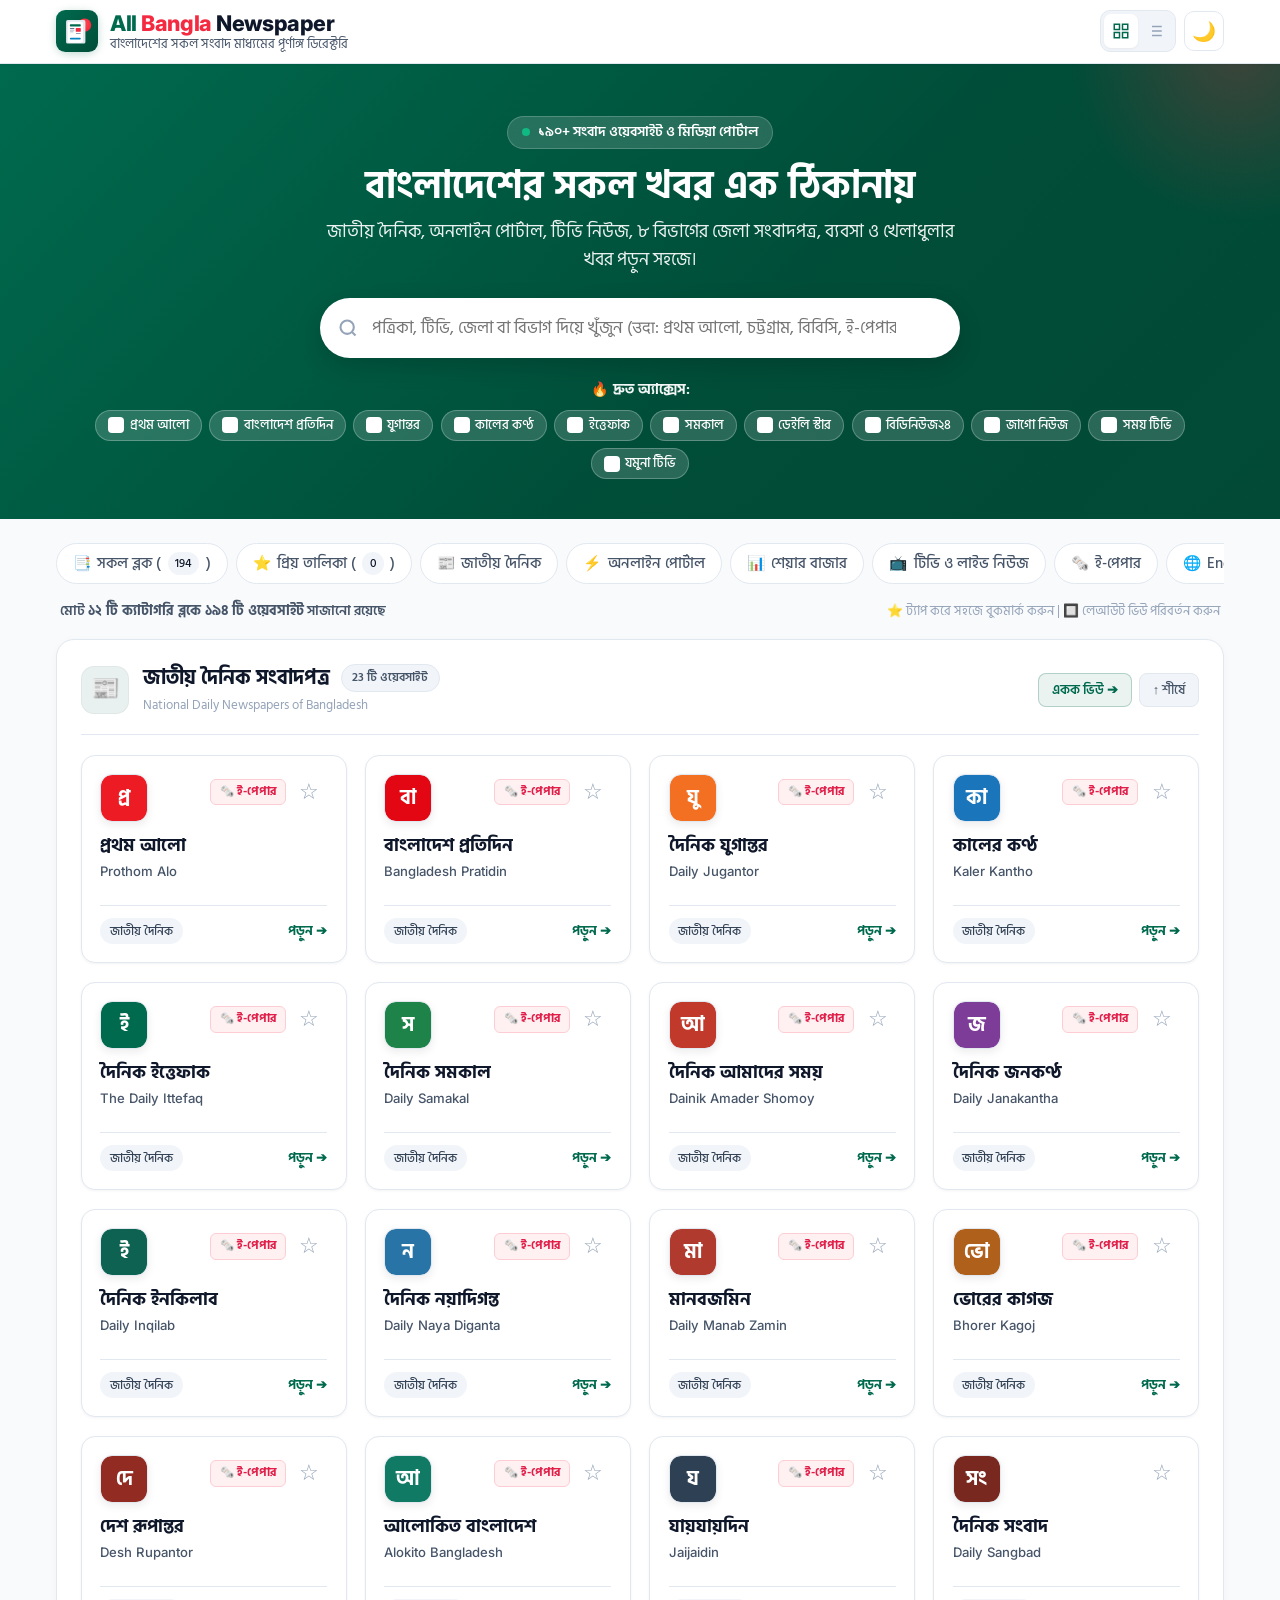
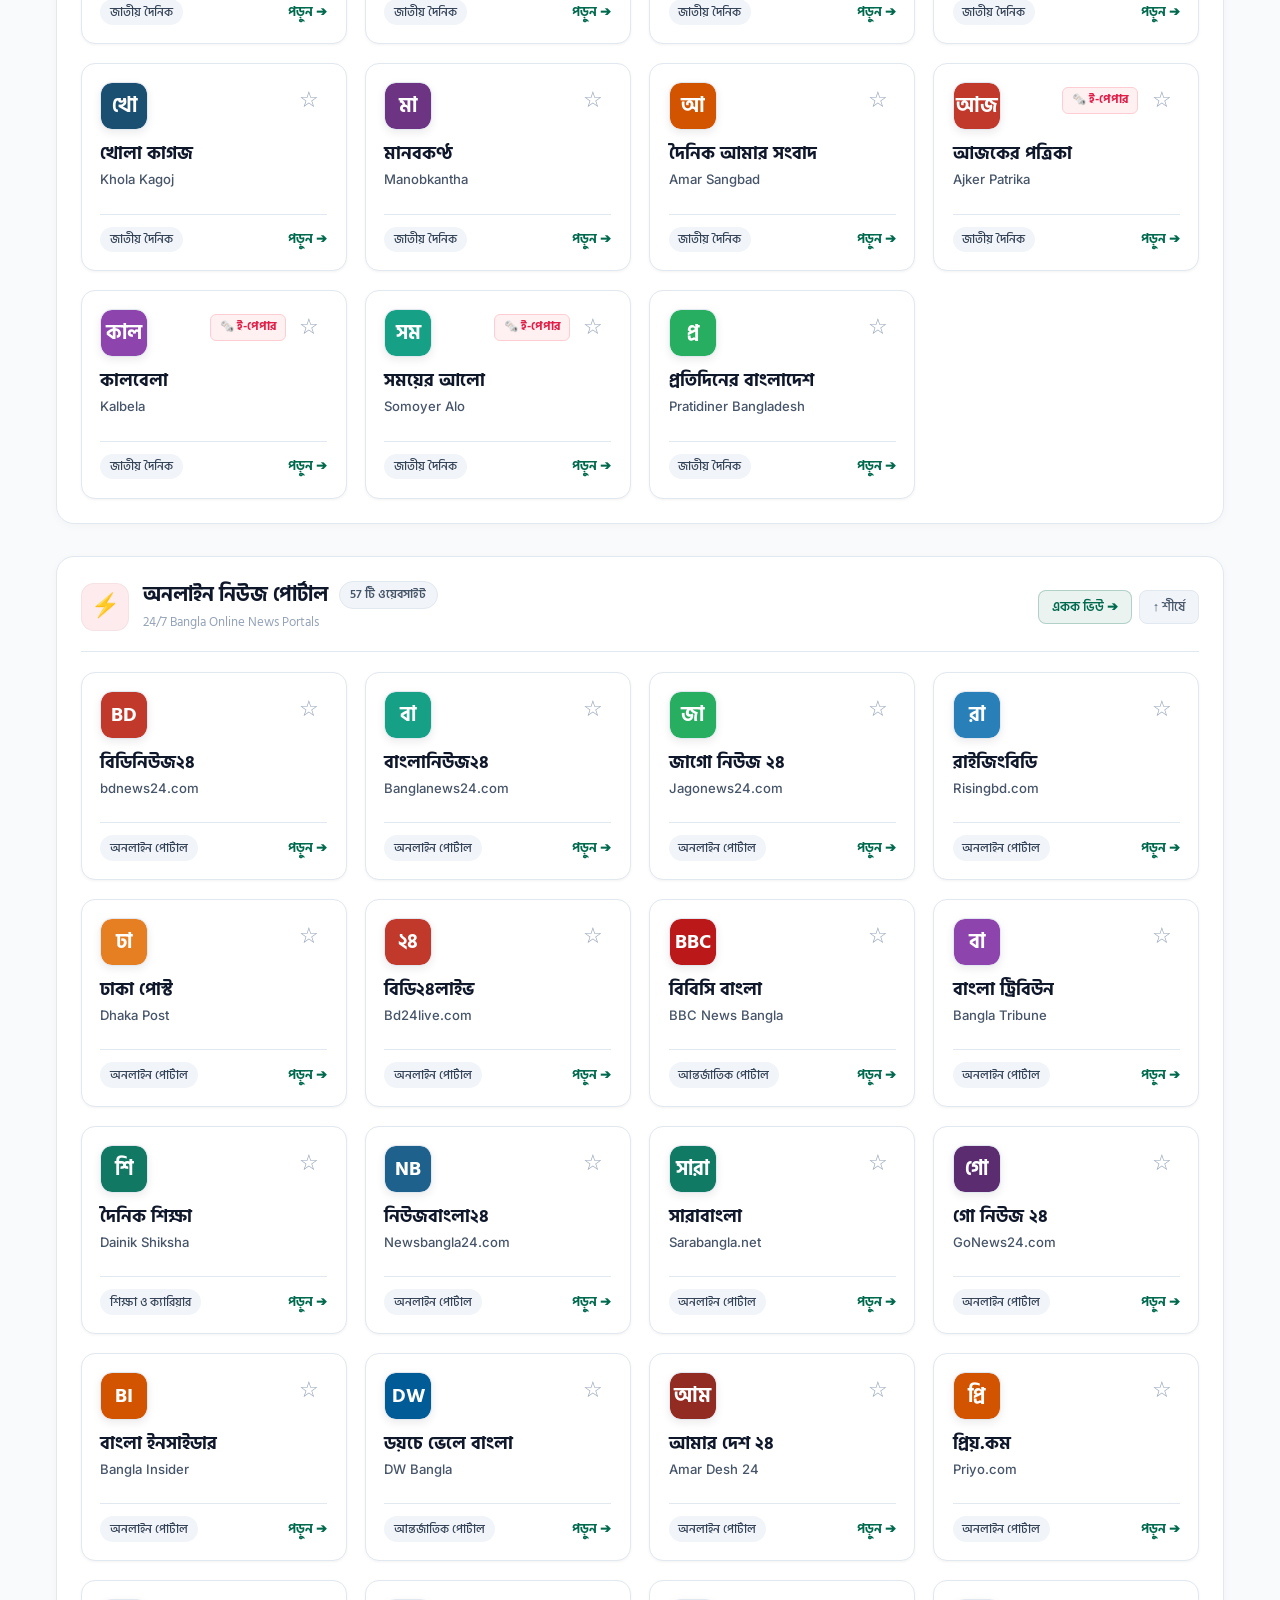
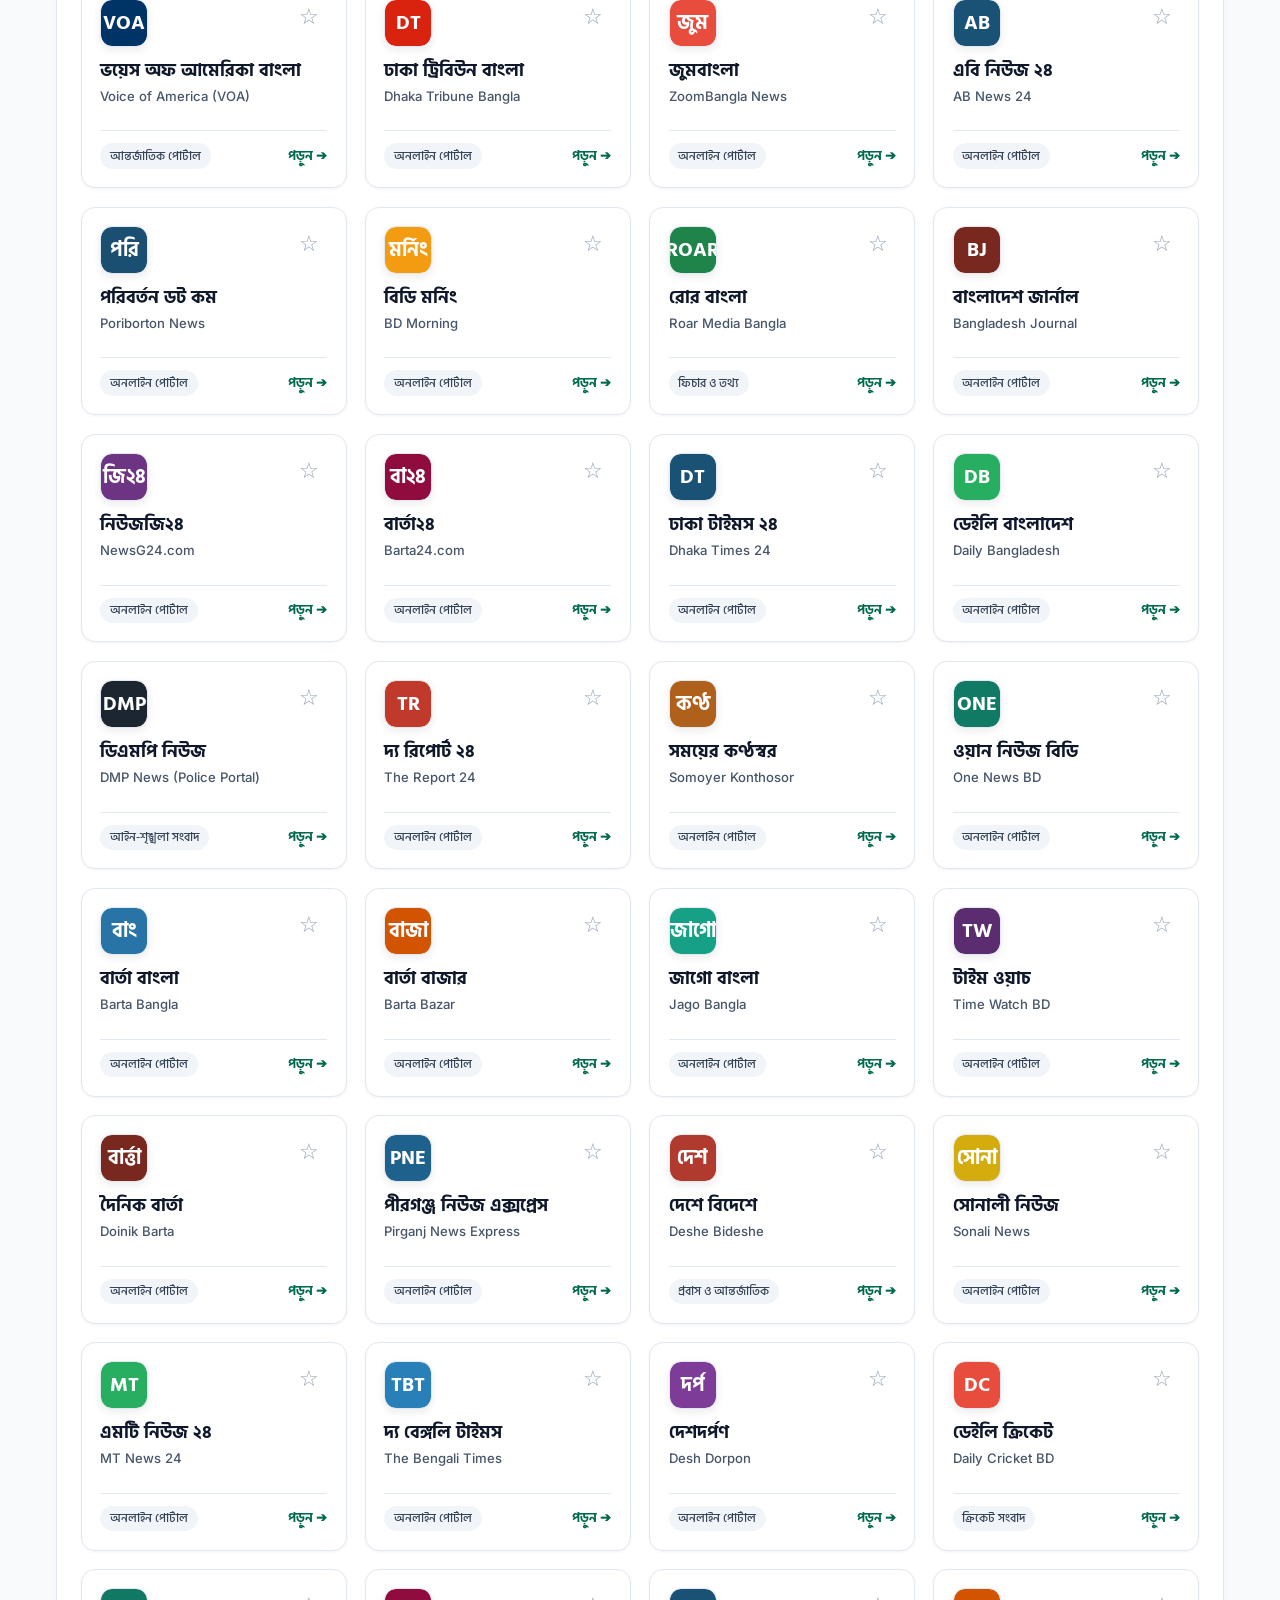
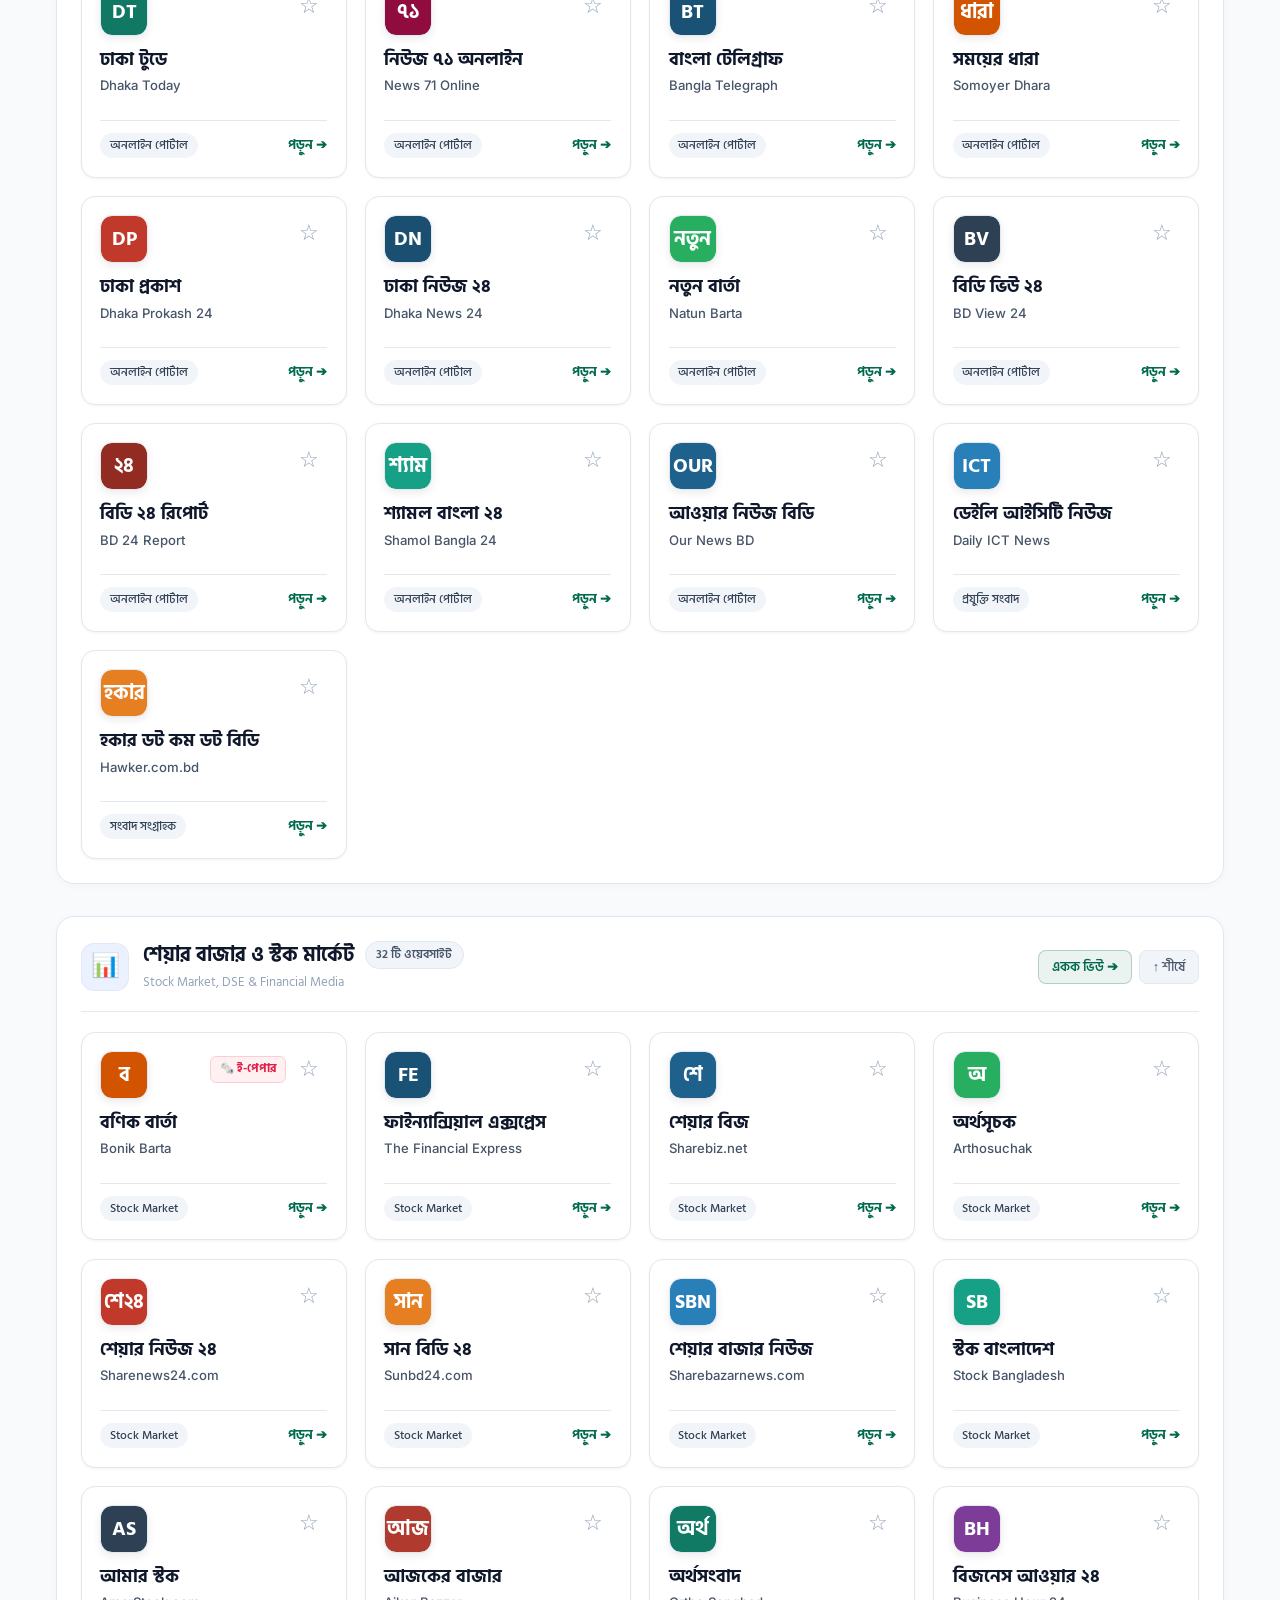
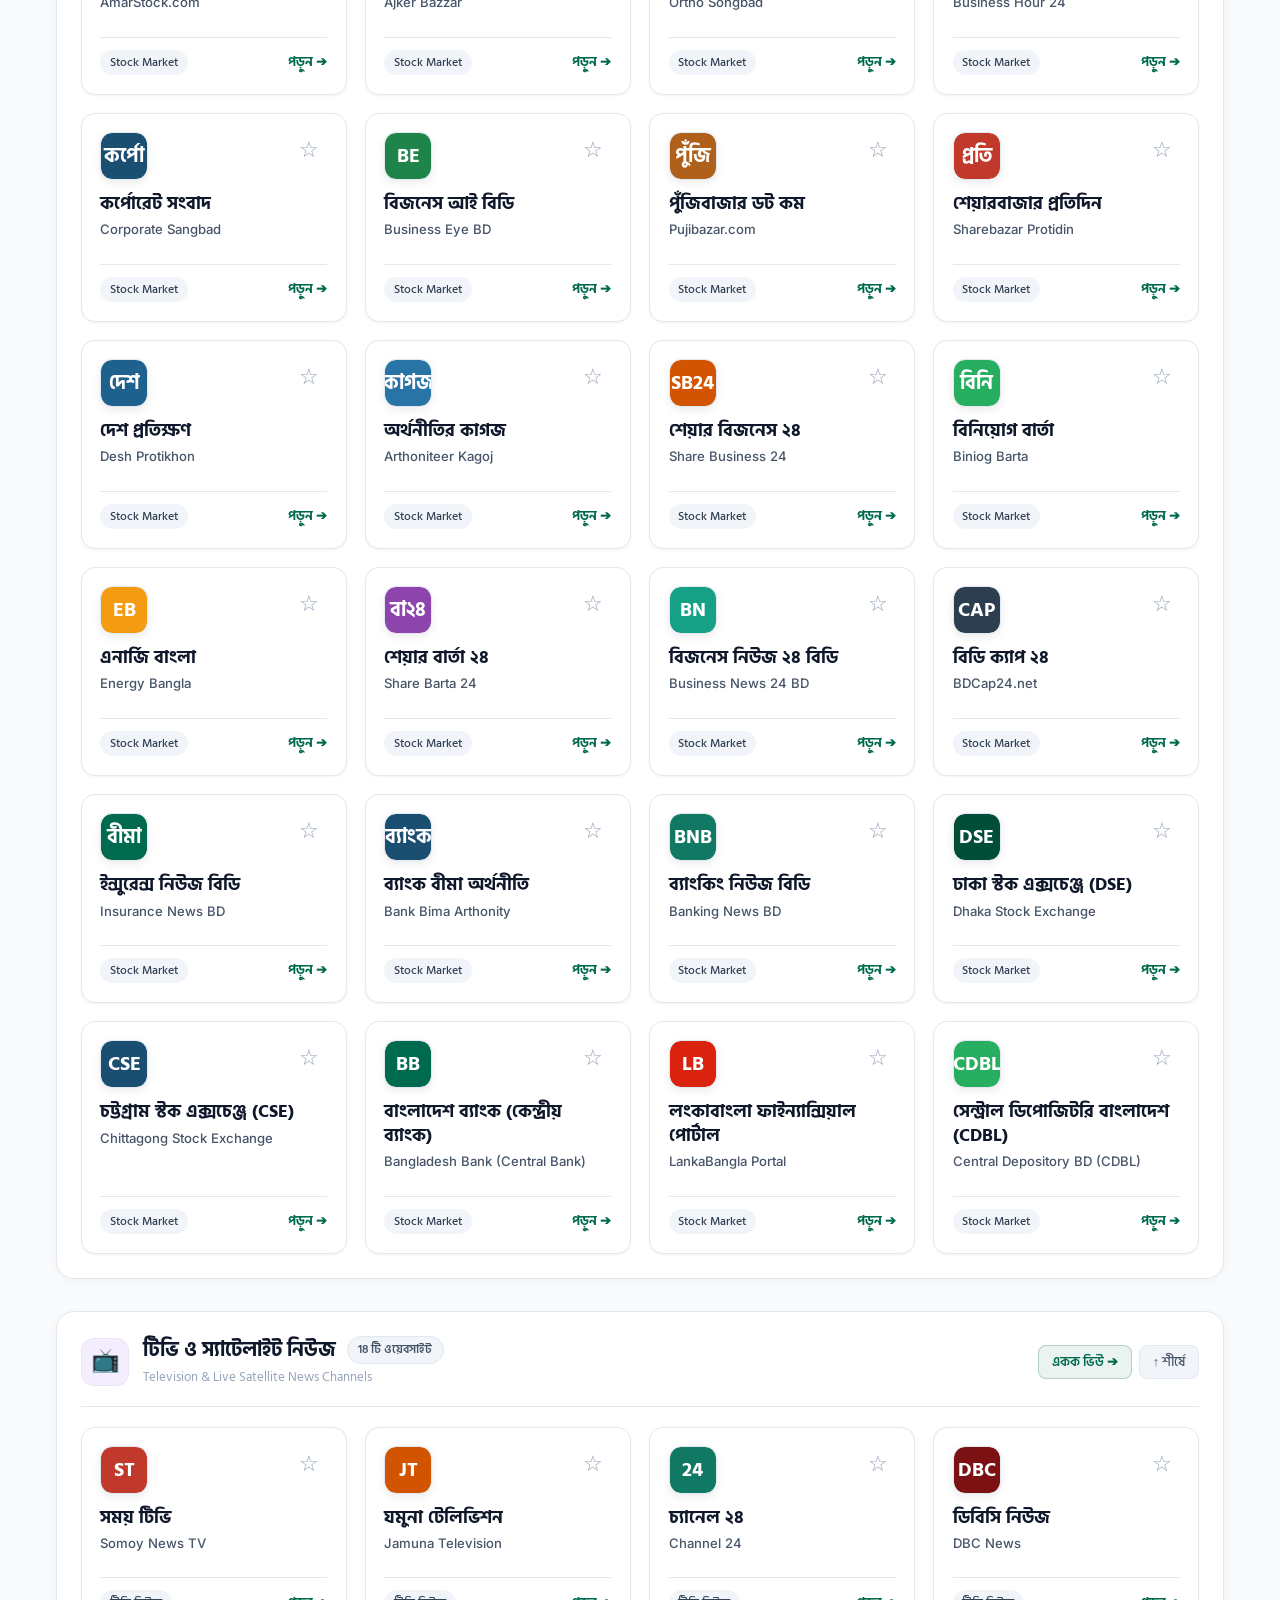
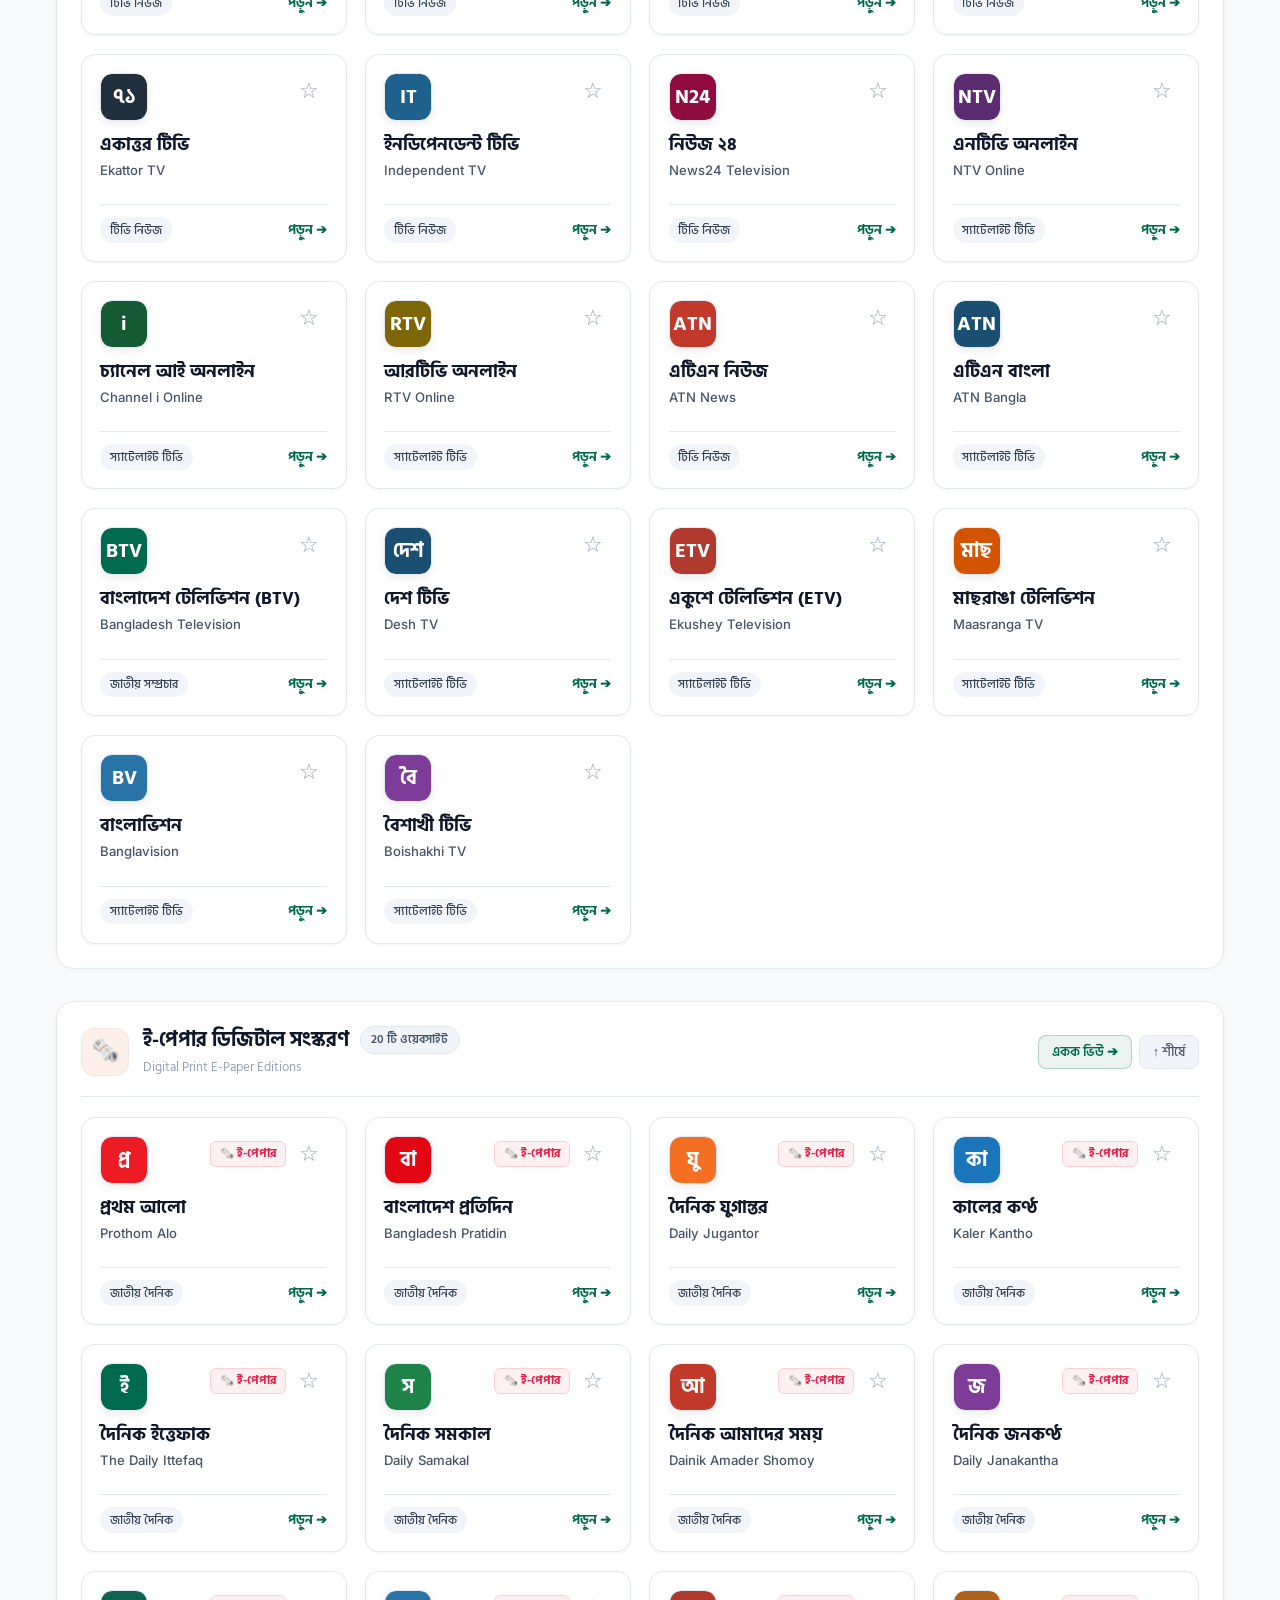
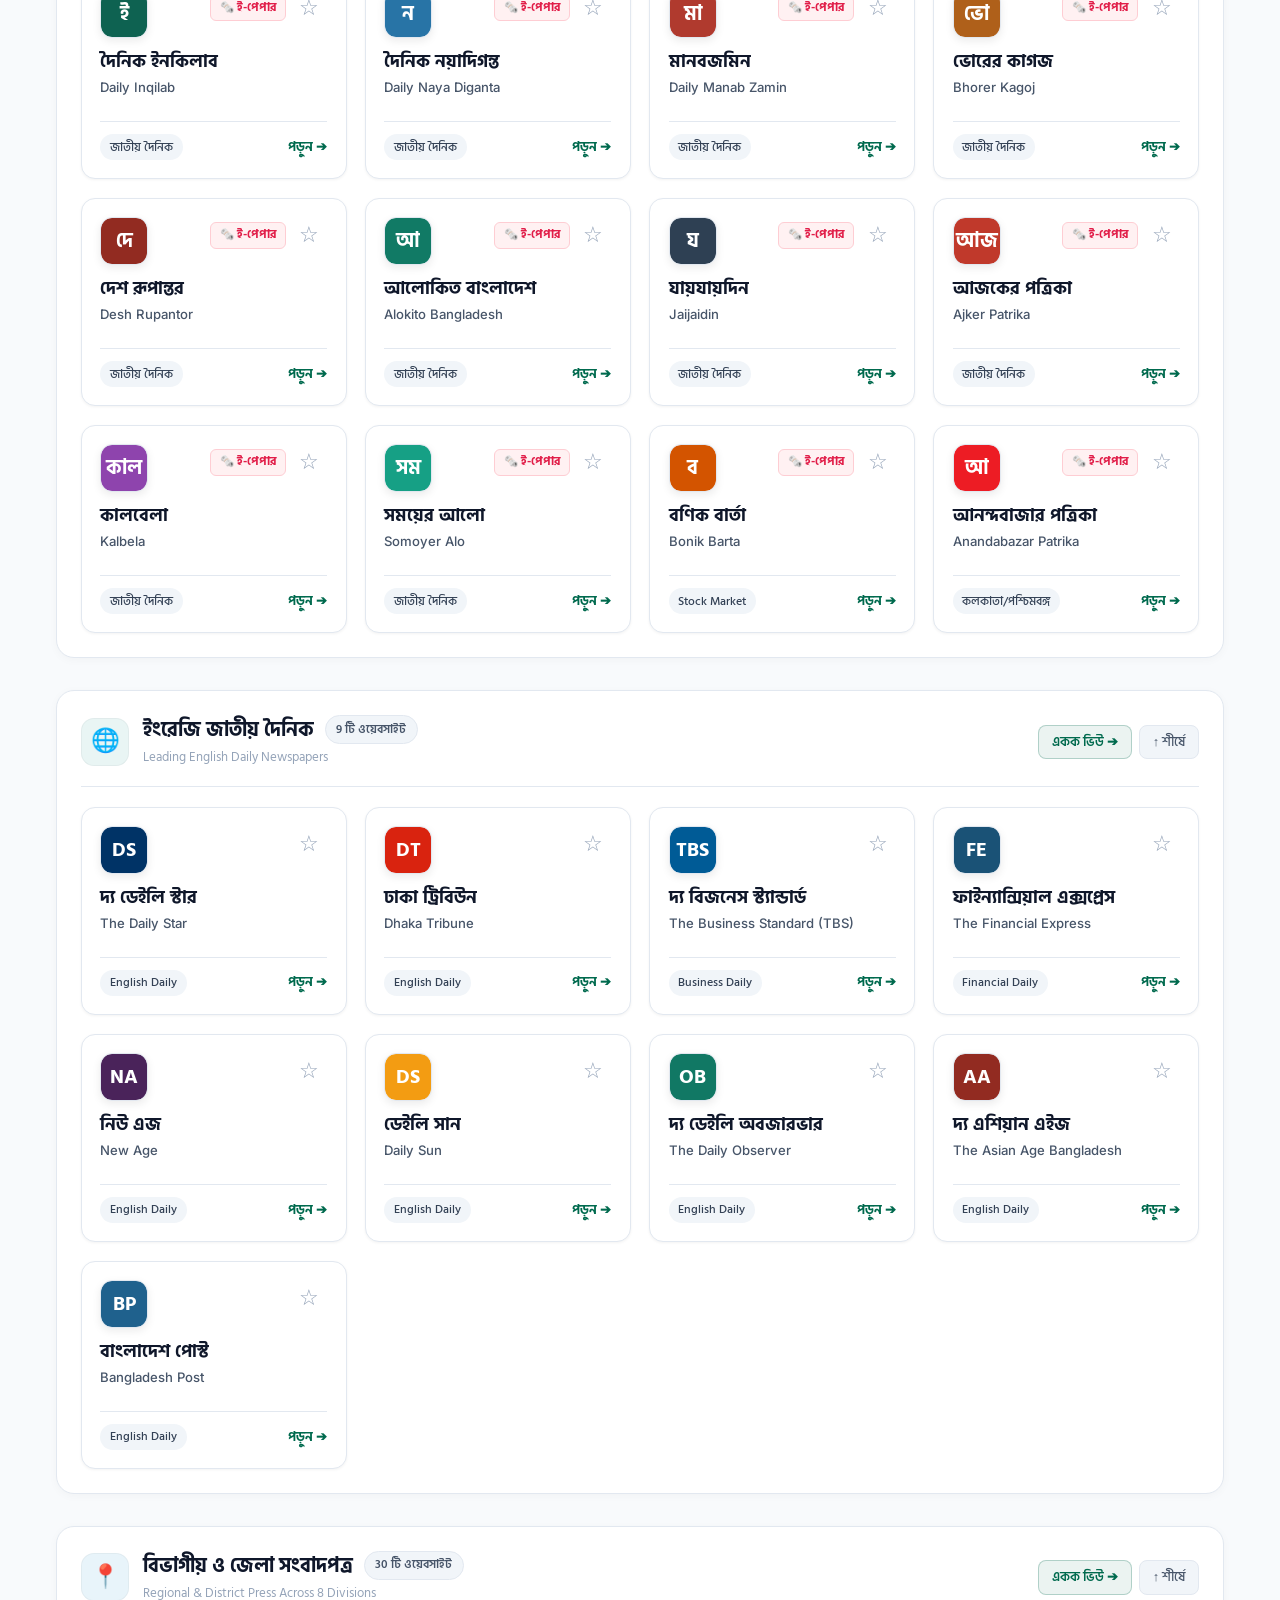
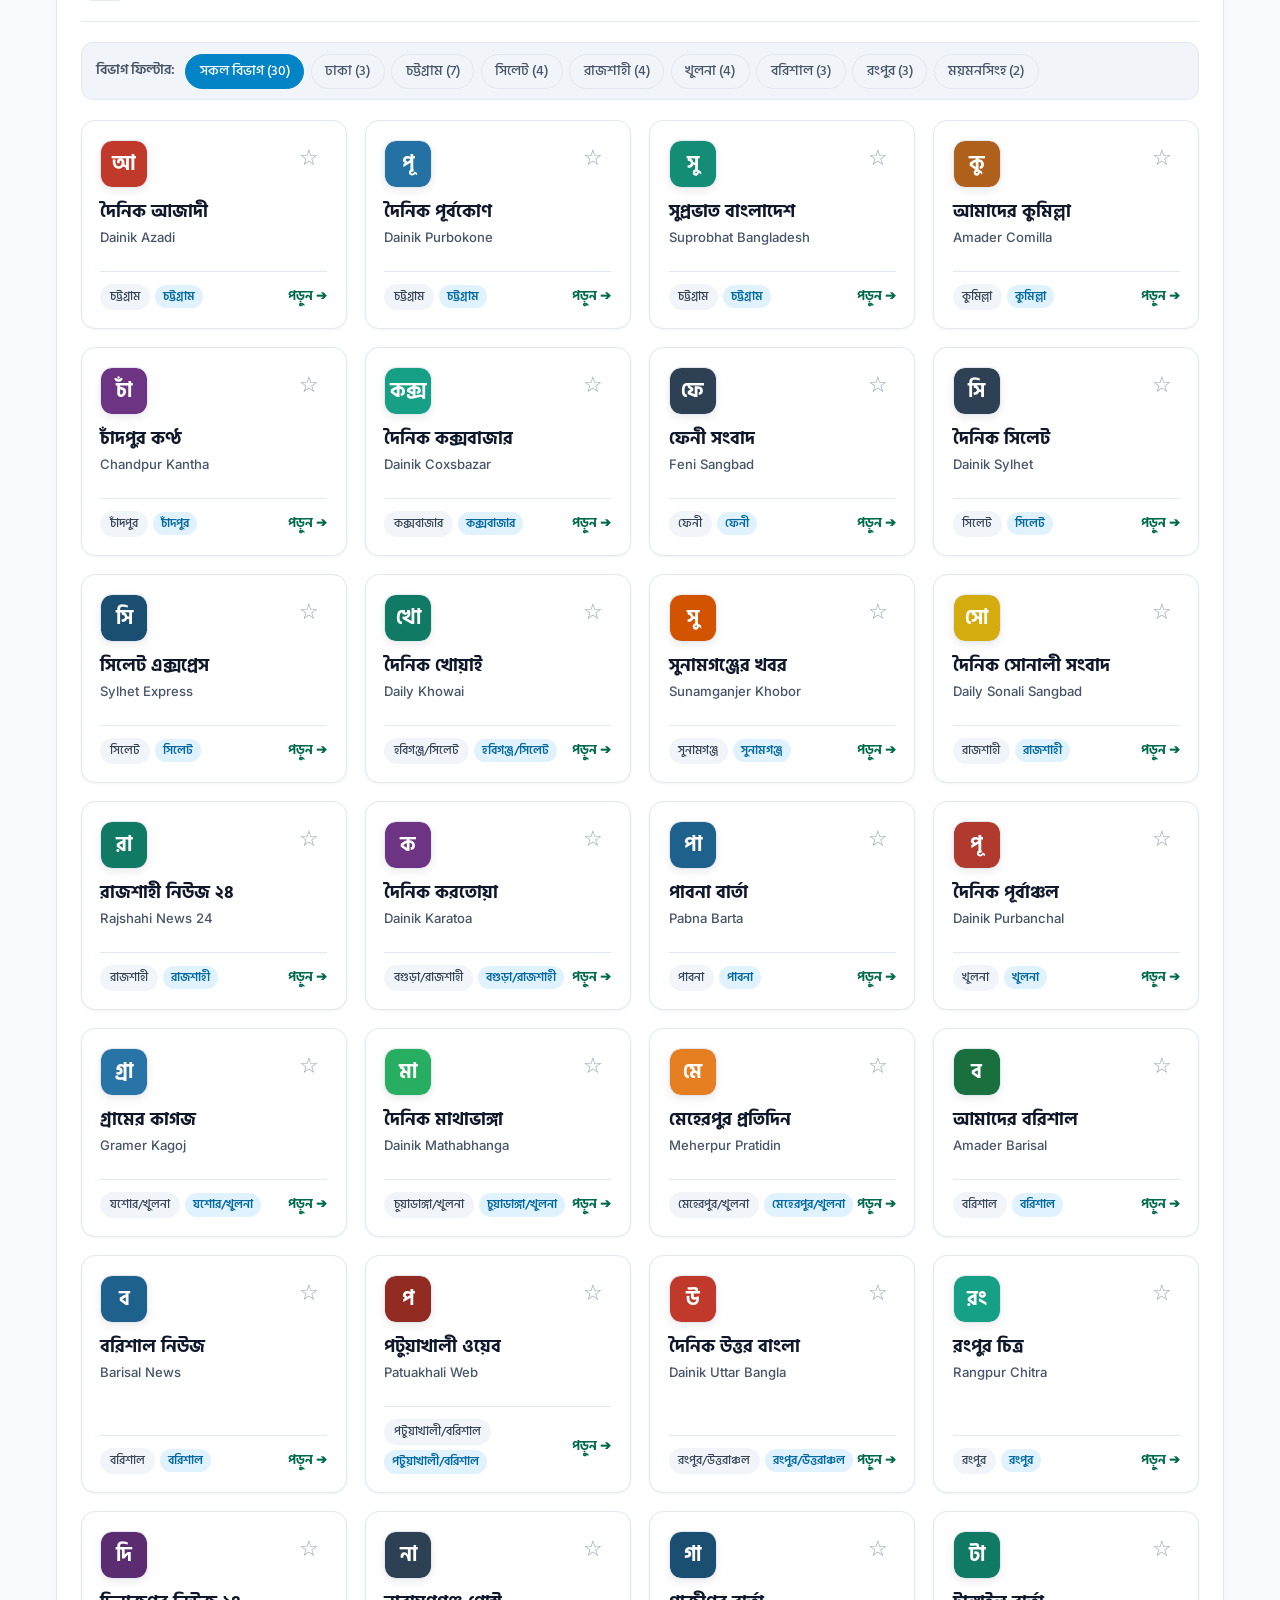
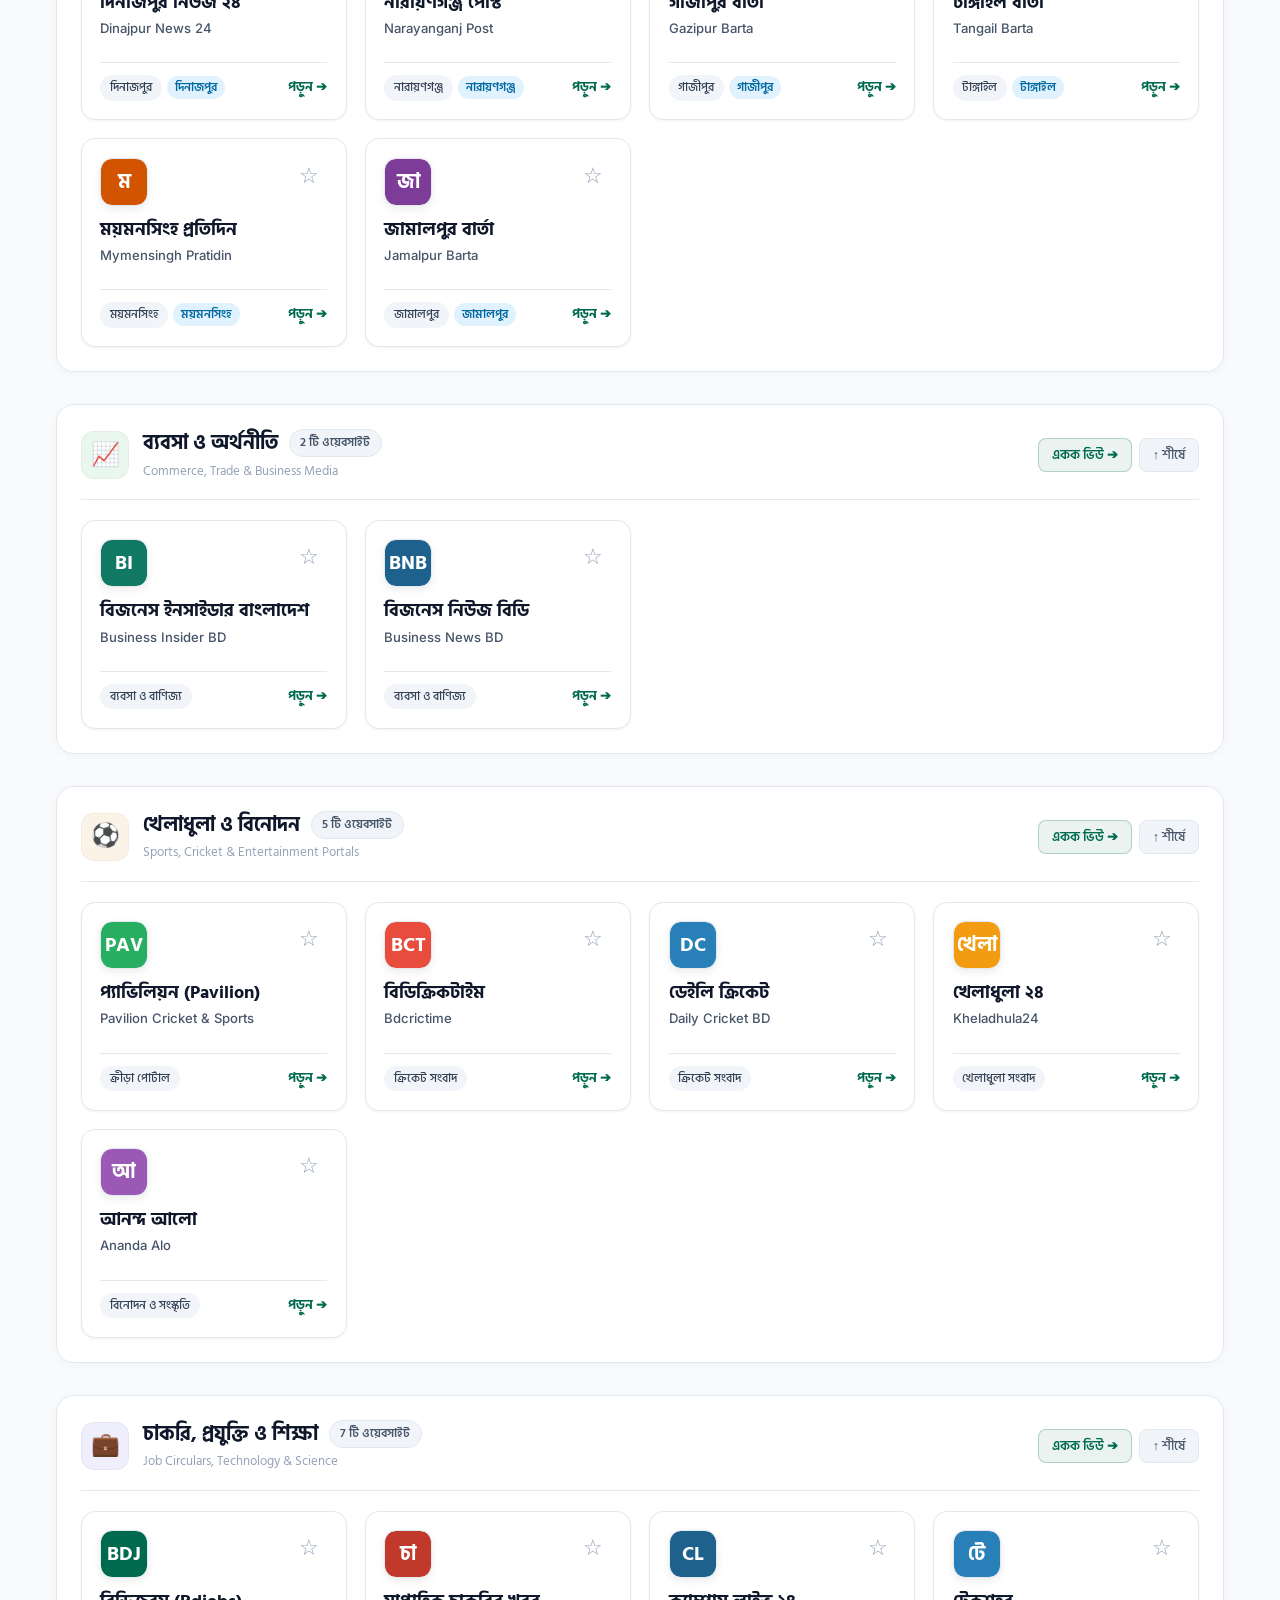
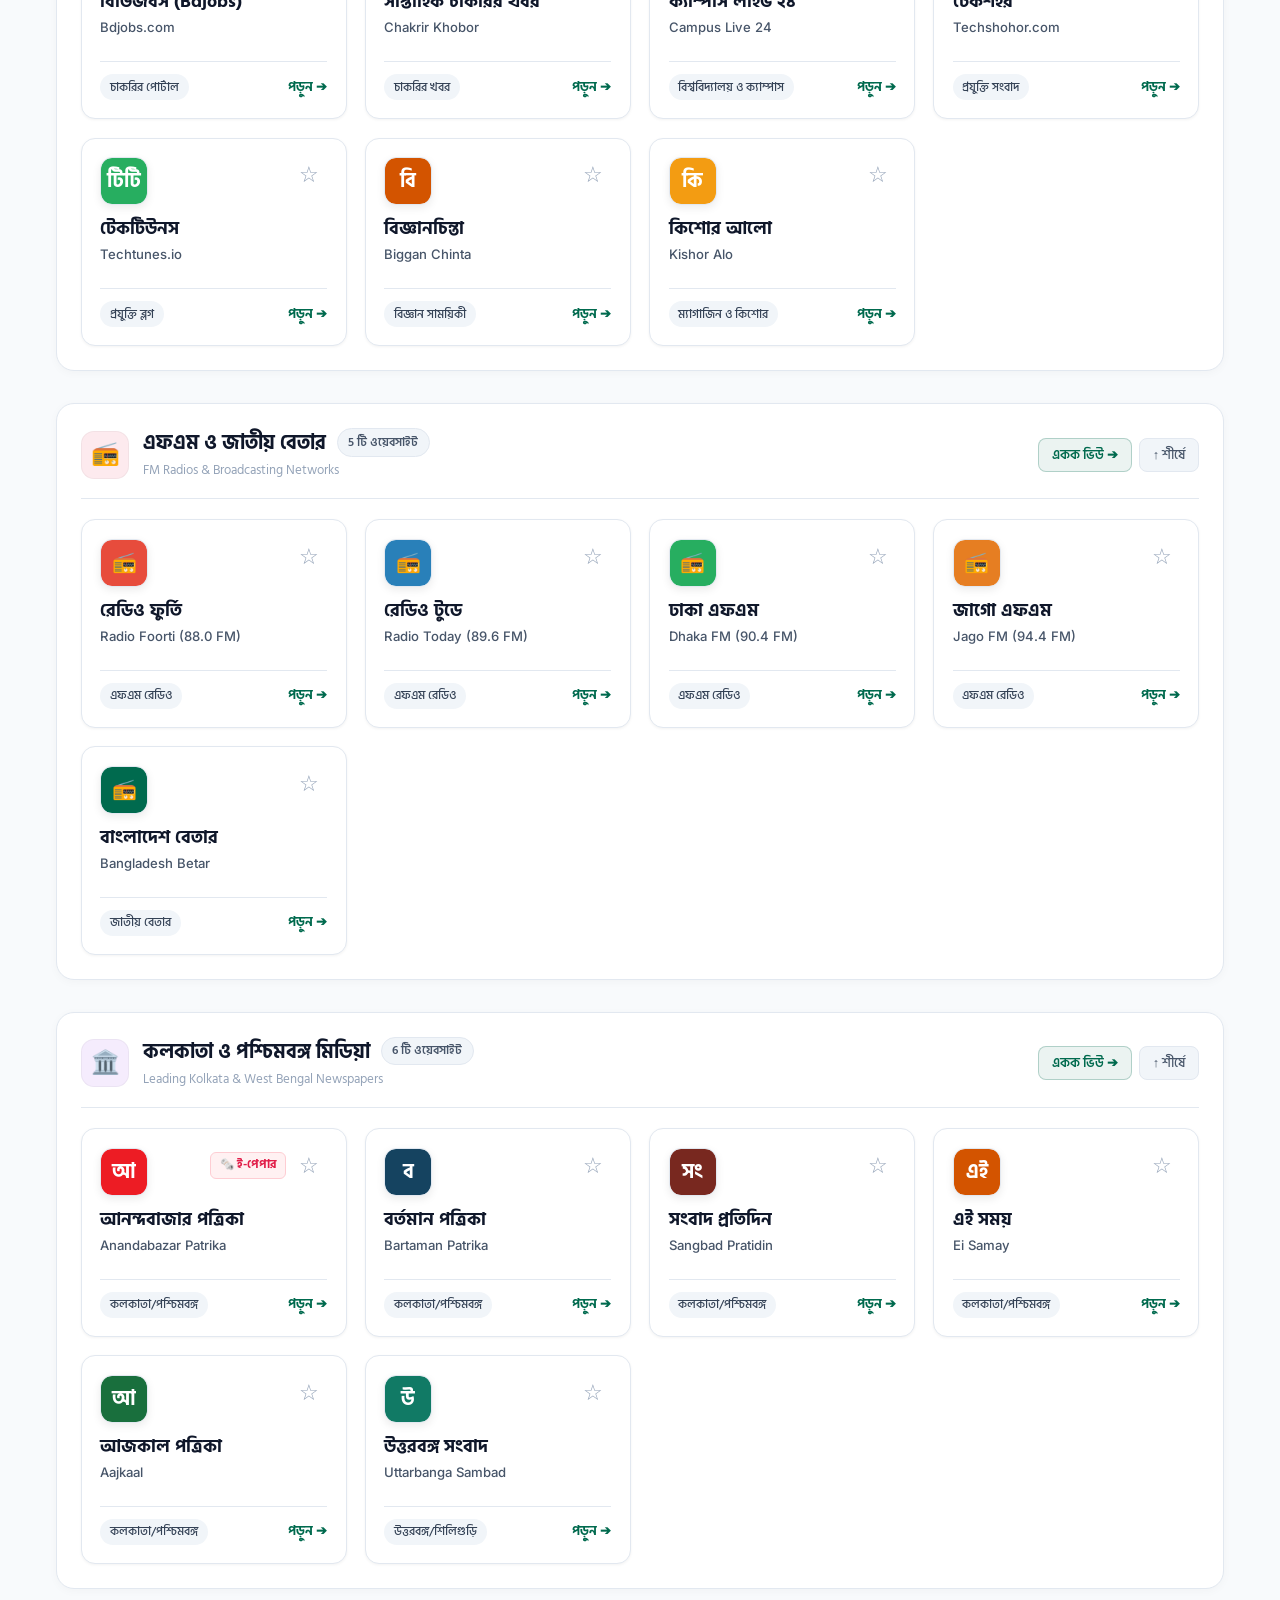
==== index.html @ 7e4e91e2 "Arrange homepage in structured block-based layout with in-block subfilters, quick jump navigation, a" ====
<!DOCTYPE html>
<html lang="bn" data-theme="light">
<head>
  <meta charset="UTF-8">
  <meta name="viewport" content="width=device-width, initial-scale=1.0, viewport-fit=cover">
  <title>All Bangla Newspaper Directory - বাংলাদেশের সকল নিউজ ওয়েবসাইট</title>
  <meta name="description" content="বাংলাদেশের সকল জাতীয় দৈনিক, অনলাইন নিউজ পোর্টাল, ই-পেপার, টিভি চ্যানেল, ৮ বিভাগের জেলা সংবাদপত্র, ইংরেজি, ব্যবসা, খেলাধুলা, চাকরি ও প্রযুক্তি সংবাদপত্রের পূর্ণাঙ্গ ডিরেক্টরি।">
  
  <!-- Favicon -->
  <link rel="icon" type="image/svg+xml" href="assets/favicon.svg">
  <link rel="apple-touch-icon" href="assets/favicon.svg">
  <meta name="theme-color" content="#006A4E">

  <!-- Google Fonts -->
  <link rel="preconnect" href="https://fonts.googleapis.com">
  <link rel="preconnect" href="https://fonts.gstatic.com" crossorigin>
  <link href="https://fonts.googleapis.com/css2?family=Hind+Siliguri:wght@400;500;600;700&family=Inter:wght@400;500;600;700;800&display=swap" rel="stylesheet">
  <link rel="stylesheet" href="styles.css">
</head>
<body>
  <!-- Header / Navigation -->
  <header class="header">
    <div class="container header-container">
      <a href="#" class="brand-link" aria-label="All Bangla Newspaper Home">
        <div class="brand-logo-wrap">
          <img src="assets/favicon.svg" alt="All Bangla Newspaper Logo" class="brand-logo-img" width="40" height="40">
        </div>
        <div class="brand-text">
          <div class="brand-title">
            <span class="text-green">All</span> <span class="text-red">Bangla</span> <span class="text-main">Newspaper</span>
          </div>
          <p class="brand-subtitle">বাংলাদেশের সকল সংবাদ মাধ্যমের পূর্ণাঙ্গ ডিরেক্টরি</p>
        </div>
      </a>

      <div class="header-actions">
        <!-- View Toggle (Grid / List) -->
        <div class="view-toggle" role="group" aria-label="Layout view">
          <button id="viewGridBtn" class="btn-toggle active" title="গ্রিড ভিউ (Grid View)" aria-label="Grid View">
            <svg width="18" height="18" viewBox="0 0 24 24" fill="none" stroke="currentColor" stroke-width="2"><rect x="3" y="3" width="7" height="7"/><rect x="14" y="3" width="7" height="7"/><rect x="14" y="14" width="7" height="7"/><rect x="3" y="14" width="7" height="7"/></svg>
          </button>
          <button id="viewListBtn" class="btn-toggle" title="লিস্ট ভিউ (List View)" aria-label="List View">
            <svg width="18" height="18" viewBox="0 0 24 24" fill="none" stroke="currentColor" stroke-width="2"><line x1="8" y1="6" x2="21" y2="6"/><line x1="8" y1="12" x2="21" y2="12"/><line x1="8" y1="18" x2="21" y2="18"/><line x1="3" y1="6" x2="3.01" y2="6"/><line x1="3" y1="12" x2="3.01" y2="12"/><line x1="3" y1="18" x2="3.01" y2="18"/></svg>
          </button>
        </div>

        <!-- Theme Toggle -->
        <button id="themeToggle" class="btn-icon" aria-label="Toggle Theme" title="ডার্ক/লাইট মোড পরিবর্তন">
          <span class="theme-icon">🌙</span>
        </button>
      </div>
    </div>
  </header>

  <!-- Hero & Search Section -->
  <section class="hero-section">
    <div class="container hero-container">
      <div class="hero-badge">
        <span class="pulse-dot"></span> ১৯০+ সংবাদ ওয়েবসাইট ও মিডিয়া পোর্টাল
      </div>
      <h1 class="hero-heading">বাংলাদেশের সকল খবর এক ঠিকানায়</h1>
      <p class="hero-desc">জাতীয় দৈনিক, অনলাইন পোর্টাল, টিভি নিউজ, ৮ বিভাগের জেলা সংবাদপত্র, ব্যবসা ও খেলাধুলার খবর পড়ুন সহজে।</p>
      
      <!-- Search Bar -->
      <div class="search-wrapper">
        <span class="search-icon">
          <svg width="20" height="20" viewBox="0 0 24 24" fill="none" stroke="currentColor" stroke-width="2.5"><circle cx="11" cy="11" r="8"/><line x1="21" y1="21" x2="16.65" y2="16.65"/></svg>
        </span>
        <input 
          type="search" 
          id="searchInput" 
          placeholder="পত্রিকা, টিভি, জেলা বা বিভাগ দিয়ে খুঁজুন (उदा: প্রথম আলো, চট্টগ্রাম, বিবিসি, ই-পেপার)..." 
          autocomplete="off"
          enterkeyhint="search"
        >
        <button id="clearSearch" class="btn-clear" style="display: none;" title="মুছে ফেলুন" aria-label="Clear search">✕</button>
      </div>

      <!-- Quick Top 10 Bar -->
      <div class="top10-quickbar">
        <span class="top10-label">🔥 দ্রুত অ্যাক্সেস:</span>
        <div class="top10-chips">
          <a href="https://www.prothomalo.com" target="_blank" rel="noopener" class="top10-chip"><img src="https://www.google.com/s2/favicons?domain=prothomalo.com&sz=32" alt="" class="chip-logo" loading="lazy"> প্রথম আলো</a>
          <a href="https://www.bd-pratidin.com" target="_blank" rel="noopener" class="top10-chip"><img src="https://www.google.com/s2/favicons?domain=bd-pratidin.com&sz=32" alt="" class="chip-logo" loading="lazy"> বাংলাদেশ প্রতিদিন</a>
          <a href="https://www.jugantor.com" target="_blank" rel="noopener" class="top10-chip"><img src="https://www.google.com/s2/favicons?domain=jugantor.com&sz=32" alt="" class="chip-logo" loading="lazy"> যুগান্তর</a>
          <a href="https://www.kalerkantho.com" target="_blank" rel="noopener" class="top10-chip"><img src="https://www.google.com/s2/favicons?domain=kalerkantho.com&sz=32" alt="" class="chip-logo" loading="lazy"> কালের কণ্ঠ</a>
          <a href="https://www.ittefaq.com.bd" target="_blank" rel="noopener" class="top10-chip"><img src="https://www.google.com/s2/favicons?domain=ittefaq.com.bd&sz=32" alt="" class="chip-logo" loading="lazy"> ইত্তেফাক</a>
          <a href="https://www.samakal.com" target="_blank" rel="noopener" class="top10-chip"><img src="https://www.google.com/s2/favicons?domain=samakal.com&sz=32" alt="" class="chip-logo" loading="lazy"> সমকাল</a>
          <a href="https://www.thedailystar.net" target="_blank" rel="noopener" class="top10-chip"><img src="https://www.google.com/s2/favicons?domain=thedailystar.net&sz=32" alt="" class="chip-logo" loading="lazy"> ডেইলি স্টার</a>
          <a href="https://bangla.bdnews24.com" target="_blank" rel="noopener" class="top10-chip"><img src="https://www.google.com/s2/favicons?domain=bangla.bdnews24.com&sz=32" alt="" class="chip-logo" loading="lazy"> বিডিনিউজ২৪</a>
          <a href="https://www.jagonews24.com" target="_blank" rel="noopener" class="top10-chip"><img src="https://www.google.com/s2/favicons?domain=jagonews24.com&sz=32" alt="" class="chip-logo" loading="lazy"> জাগো নিউজ</a>
          <a href="https://www.somoynews.tv" target="_blank" rel="noopener" class="top10-chip"><img src="https://www.google.com/s2/favicons?domain=somoynews.tv&sz=32" alt="" class="chip-logo" loading="lazy"> সময় টিভি</a>
          <a href="https://www.jamuna.tv" target="_blank" rel="noopener" class="top10-chip"><img src="https://www.google.com/s2/favicons?domain=jamuna.tv&sz=32" alt="" class="chip-logo" loading="lazy"> যমুনা টিভি</a>
        </div>
      </div>
    </div>
  </section>

  <!-- Main Content -->
  <main class="container main-content">
    <!-- Category Tabs Navigation (Block Jump Links) -->
    <div class="categories-wrapper">
      <nav class="categories-nav" aria-label="Newspaper Categories">
        <div class="categories-list" id="categoryTabs">
          <button class="category-btn active" data-category="all">
            <span class="cat-icon">📑</span> সকল ব্লক (<span id="totalCountBadge">0</span>)
          </button>
          <button class="category-btn" data-category="favorites">
            <span class="cat-icon">⭐</span> প্রিয় তালিকা (<span id="favCountBadge">0</span>)
          </button>
          <button class="category-btn" data-category="daily">
            <span class="cat-icon">📰</span> জাতীয় দৈনিক
          </button>
          <button class="category-btn" data-category="online">
            <span class="cat-icon">⚡</span> অনলাইন পোর্টাল
          </button>
          <button class="category-btn" data-category="stock">
            <span class="cat-icon">📊</span> শেয়ার বাজার
          </button>
          <button class="category-btn" data-category="tv">
            <span class="cat-icon">📺</span> টিভি ও লাইভ নিউজ
          </button>
          <button class="category-btn" data-category="epaper">
            <span class="cat-icon">🗞️</span> ই-পেপার
          </button>
          <button class="category-btn" data-category="english">
            <span class="cat-icon">🌐</span> English
          </button>
          <button class="category-btn" data-category="local">
            <span class="cat-icon">📍</span> বিভাগীয় ও জেলা
          </button>
          <button class="category-btn" data-category="business">
            <span class="cat-icon">📈</span> ব্যবসা-বাণিজ্য
          </button>
          <button class="category-btn" data-category="sports">
            <span class="cat-icon">⚽</span> খেলাধুলা
          </button>
          <button class="category-btn" data-category="jobs_tech">
            <span class="cat-icon">💼</span> চাকরি ও প্রযুক্তি
          </button>
          <button class="category-btn" data-category="radio">
            <span class="cat-icon">📻</span> এফএম রেডিও
          </button>
          <button class="category-btn" data-category="kolkata">
            <span class="cat-icon">🏛️</span> কলকাতা
          </button>
        </div>
      </nav>
    </div>

    <!-- Results Status Bar -->
    <div class="results-bar">
      <div class="results-left">
        <span id="resultsCount">সকল ওয়েবসাইট লোড হচ্ছে...</span>
      </div>
      <div class="results-right">
        <span class="hint-text">⭐ ট্যাপ করে সহজে বুকমার্ক করুন | 🔲 লেআউট ভিউ পরিবর্তন করুন</span>
      </div>
    </div>

    <!-- Newspaper Container (Category Blocks Container) -->
    <div class="newspaper-container grid-view" id="newspaperGrid">
      <!-- Category blocks rendered via JavaScript -->
    </div>

    <!-- Empty State -->
    <div id="emptyState" class="empty-state" style="display: none;">
      <div class="empty-icon">🔍</div>
      <h3>কোনো ওয়েবসাইট পাওয়া যায়নি!</h3>
      <p>আপনার অনুসন্ধানের সাথে মিলে এমন কোনো পত্রিকা পাওয়া যায়নি। অন্য কোনো নাম বা ক্যাটাগরি দিয়ে চেষ্টা করুন।</p>
      <button id="resetSearchBtn" class="btn-reset">সকল পত্রিকা পুনরায় দেখুন</button>
    </div>
  </main>

  <!-- Floating Back to Top Button for Mobile -->
  <button id="backToTopBtn" class="btn-back-to-top" aria-label="Back to top" title="উপরে যান">
    <svg width="22" height="22" viewBox="0 0 24 24" fill="none" stroke="currentColor" stroke-width="2.5"><polyline points="18 15 12 9 6 15"/></svg>
  </button>

  <!-- Footer -->
  <footer class="footer">
    <div class="container footer-content">
      <div class="footer-brand">
        <img src="assets/favicon.svg" alt="Logo" width="28" height="28">
        <span>All Bangla Newspaper Directory</span>
      </div>
      <p class="footer-copy">© 2026 সকল স্বত্ব সংরক্ষিত | বাংলাদেশের সকল সংবাদ মাধ্যমের এক প্ল্যাটফর্ম</p>
      <p class="footer-dev">
        Developed with ❤️ by <a href="https://github.com/nabil2dhaka" target="_blank" rel="noopener">nabil2dhaka</a>
      </p>
    </div>
  </footer>

  <script src="app.js"></script>
</body>
</html>
---- styles.css ----
:root {
  --font-bn: 'Hind Siliguri', -apple-system, BlinkMacSystemFont, "Segoe UI", Roboto, sans-serif;
  --font-en: 'Inter', -apple-system, BlinkMacSystemFont, "Segoe UI", Roboto, sans-serif;

  /* Theme Colors - Light */
  --bg-primary: #f8fafc;
  --bg-card: #ffffff;
  --bg-header: rgba(255, 255, 255, 0.94);
  --border-color: #e2e8f0;
  --text-primary: #0f172a;
  --text-secondary: #475569;
  --text-muted: #94a3b8;
  --accent-green: #006a4e;
  --accent-red: #f42a41;
  --accent-blue: #0284c7;
  --accent-hover: #0369a1;
  --accent-light: #f0fdf4;
  --badge-bg: #f1f5f9;
  --badge-text: #334155;
  --epaper-bg: #fff1f2;
  --epaper-text: #e11d48;
  --epaper-border: #fecdd3;
  --shadow-sm: 0 1px 3px rgba(0, 0, 0, 0.05);
  --shadow-md: 0 4px 6px -1px rgba(0, 0, 0, 0.08), 0 2px 4px -2px rgba(0, 0, 0, 0.04);
  --shadow-hover: 0 12px 20px -3px rgba(0, 0, 0, 0.12), 0 4px 6px -4px rgba(0, 0, 0, 0.05);
  --hero-gradient: linear-gradient(135deg, #006a4e 0%, #004d38 60%, #024a35 100%);
  --safe-bottom: env(safe-area-inset-bottom, 0px);
}

[data-theme="dark"] {
  --bg-primary: #0b1120;
  --bg-card: #1e293b;
  --bg-header: rgba(17, 24, 39, 0.94);
  --border-color: #334155;
  --text-primary: #f1f5f9;
  --text-secondary: #cbd5e1;
  --text-muted: #64748b;
  --accent-green: #10b981;
  --accent-red: #fb7185;
  --accent-blue: #38bdf8;
  --accent-hover: #0284c7;
  --accent-light: #064e3b;
  --badge-bg: #334155;
  --badge-text: #e2e8f0;
  --epaper-bg: #371b26;
  --epaper-text: #fda4af;
  --epaper-border: #4c1d2e;
  --shadow-sm: 0 1px 3px rgba(0, 0, 0, 0.4);
  --shadow-md: 0 4px 6px -1px rgba(0, 0, 0, 0.3);
  --shadow-hover: 0 12px 20px -3px rgba(0, 0, 0, 0.45);
  --hero-gradient: linear-gradient(135deg, #064e3b 0%, #0b1120 100%);
}

* {
  box-sizing: border-box;
  margin: 0;
  padding: 0;
  -webkit-tap-highlight-color: transparent;
}

html {
  scroll-behavior: smooth;
}

body {
  font-family: var(--font-bn);
  background-color: var(--bg-primary);
  color: var(--text-primary);
  line-height: 1.6;
  min-height: 100vh;
  display: flex;
  flex-direction: column;
  transition: background-color 0.25s ease, color 0.25s ease;
  overflow-x: hidden;
  padding-bottom: var(--safe-bottom);
}

.container {
  width: 100%;
  max-width: 1200px;
  margin: 0 auto;
  padding: 0 1rem;
}

/* ================= HEADER ================= */
.header {
  background-color: var(--bg-header);
  border-bottom: 1px solid var(--border-color);
  position: sticky;
  top: 0;
  z-index: 100;
  backdrop-filter: blur(12px);
  -webkit-backdrop-filter: blur(12px);
  box-shadow: var(--shadow-sm);
  transition: background-color 0.25s ease;
}

.header-container {
  display: flex;
  justify-content: space-between;
  align-items: center;
  padding-top: 0.65rem;
  padding-bottom: 0.65rem;
}

.brand-link {
  display: flex;
  align-items: center;
  gap: 0.75rem;
  text-decoration: none;
  color: inherit;
}

.brand-logo-wrap {
  width: 42px;
  height: 42px;
  border-radius: 12px;
  display: flex;
  align-items: center;
  justify-content: center;
  flex-shrink: 0;
  box-shadow: 0 2px 8px rgba(0, 106, 78, 0.25);
  transition: transform 0.2s ease;
}

.brand-link:hover .brand-logo-wrap {
  transform: rotate(-3deg) scale(1.05);
}

.brand-logo-img {
  width: 100%;
  height: 100%;
  display: block;
}

.brand-title {
  font-family: var(--font-en);
  font-size: clamp(1.1rem, 2.5vw, 1.35rem);
  font-weight: 800;
  line-height: 1.2;
  letter-spacing: -0.02em;
}

.text-green { color: var(--accent-green); }
.text-red { color: var(--accent-red); }
.text-main { color: var(--text-primary); }

.brand-subtitle {
  font-size: 0.8rem;
  color: var(--text-secondary);
  line-height: 1.2;
}

.header-actions {
  display: flex;
  align-items: center;
  gap: 0.5rem;
}

/* View Toggle (Grid / List) */
.view-toggle {
  display: flex;
  background-color: var(--badge-bg);
  padding: 3px;
  border-radius: 10px;
  border: 1px solid var(--border-color);
}

.btn-toggle {
  background: none;
  border: none;
  color: var(--text-muted);
  width: 34px;
  height: 34px;
  border-radius: 7px;
  display: flex;
  align-items: center;
  justify-content: center;
  cursor: pointer;
  transition: all 0.2s;
}

.btn-toggle.active {
  background-color: var(--bg-card);
  color: var(--accent-green);
  box-shadow: var(--shadow-sm);
}

/* Theme Button */
.btn-icon {
  background: var(--bg-card);
  border: 1px solid var(--border-color);
  color: var(--text-primary);
  width: 40px;
  height: 40px;
  border-radius: 10px;
  cursor: pointer;
  display: flex;
  align-items: center;
  justify-content: center;
  font-size: 1.2rem;
  transition: transform 0.2s, background-color 0.2s;
}

.btn-icon:hover {
  transform: scale(1.05);
}

.btn-icon:active {
  transform: scale(0.95);
}

/* ================= HERO & SEARCH ================= */
.hero-section {
  background: var(--hero-gradient);
  color: #ffffff;
  padding: clamp(2rem, 5vw, 3.25rem) 1rem clamp(1.75rem, 4vw, 2.5rem);
  text-align: center;
  position: relative;
  overflow: hidden;
}

.hero-section::after {
  content: '';
  position: absolute;
  top: -40%;
  right: -10%;
  width: 340px;
  height: 340px;
  background: radial-gradient(circle, rgba(244, 42, 65, 0.25) 0%, transparent 70%);
  border-radius: 50%;
  pointer-events: none;
}

.hero-badge {
  display: inline-flex;
  align-items: center;
  gap: 0.5rem;
  background: rgba(255, 255, 255, 0.15);
  backdrop-filter: blur(8px);
  padding: 0.3rem 0.85rem;
  border-radius: 9999px;
  font-size: 0.85rem;
  font-weight: 600;
  margin-bottom: 0.85rem;
  border: 1px solid rgba(255, 255, 255, 0.2);
}

.pulse-dot {
  width: 8px;
  height: 8px;
  border-radius: 50%;
  background-color: #10b981;
  box-shadow: 0 0 0 0 rgba(16, 185, 129, 0.7);
  animation: pulse 1.8s infinite;
}

@keyframes pulse {
  0% { transform: scale(0.95); box-shadow: 0 0 0 0 rgba(16, 185, 129, 0.7); }
  70% { transform: scale(1); box-shadow: 0 0 0 8px rgba(16, 185, 129, 0); }
  100% { transform: scale(0.95); box-shadow: 0 0 0 0 rgba(16, 185, 129, 0); }
}

.hero-heading {
  font-size: clamp(1.5rem, 4vw, 2.35rem);
  font-weight: 700;
  line-height: 1.25;
  margin-bottom: 0.5rem;
}

.hero-desc {
  font-size: clamp(0.95rem, 2vw, 1.1rem);
  opacity: 0.92;
  max-width: 650px;
  margin: 0 auto 1.5rem;
  font-weight: 400;
}

/* Mobile-Friendly Search Wrapper */
.search-wrapper {
  position: relative;
  max-width: 640px;
  margin: 0 auto;
}

.search-icon {
  position: absolute;
  left: 1.15rem;
  top: 50%;
  transform: translateY(-50%);
  display: flex;
  align-items: center;
  color: var(--text-muted);
  pointer-events: none;
}

#searchInput {
  width: 100%;
  padding: 0.9rem 2.85rem 0.9rem 3.1rem;
  font-size: clamp(0.95rem, 2vw, 1.05rem);
  font-family: var(--font-bn);
  border-radius: 9999px;
  border: 2px solid transparent;
  outline: none;
  background-color: var(--bg-card);
  color: var(--text-primary);
  box-shadow: 0 8px 24px rgba(0, 0, 0, 0.16);
  transition: all 0.2s ease;
}

#searchInput:focus {
  border-color: #38bdf8;
  box-shadow: 0 10px 28px rgba(56, 189, 248, 0.25);
}

.btn-clear {
  position: absolute;
  right: 1rem;
  top: 50%;
  transform: translateY(-50%);
  background: var(--badge-bg);
  border: none;
  width: 26px;
  height: 26px;
  border-radius: 50%;
  font-size: 0.8rem;
  color: var(--text-secondary);
  cursor: pointer;
  display: flex;
  align-items: center;
  justify-content: center;
  transition: background-color 0.2s;
}

/* Top 10 Quickbar */
.top10-quickbar {
  margin-top: 1.35rem;
  display: flex;
  align-items: center;
  justify-content: center;
  gap: 0.5rem;
  flex-wrap: wrap;
  font-size: 0.88rem;
}

.top10-label {
  font-weight: 700;
  opacity: 0.95;
  white-space: nowrap;
}

.top10-chips {
  display: flex;
  gap: 0.45rem;
  flex-wrap: wrap;
  justify-content: center;
}

.top10-chip {
  background: rgba(255, 255, 255, 0.16);
  color: #ffffff;
  padding: 0.25rem 0.75rem;
  border-radius: 9999px;
  text-decoration: none;
  font-size: 0.82rem;
  font-weight: 500;
  border: 1px solid rgba(255, 255, 255, 0.25);
  transition: all 0.2s ease;
  display: inline-flex;
  align-items: center;
  gap: 0.35rem;
}

.chip-logo {
  width: 16px;
  height: 16px;
  border-radius: 4px;
  object-fit: contain;
  background: #ffffff;
  padding: 1px;
}

.top10-chip:hover {
  background: #ffffff;
  color: var(--accent-green);
  transform: translateY(-1px);
}

/* ================= CATEGORIES NAV ================= */
.main-content {
  flex: 1;
  padding-top: 1.25rem;
  padding-bottom: 3.5rem;
}

.categories-wrapper {
  position: relative;
  margin-bottom: 0.75rem;
}

.categories-nav {
  overflow-x: auto;
  -webkit-overflow-scrolling: touch;
  scroll-behavior: smooth;
  scrollbar-width: none;
  padding: 0.25rem 0;
}

.categories-nav::-webkit-scrollbar {
  display: none;
}

.categories-list {
  display: flex;
  gap: 0.5rem;
  width: max-content;
}

.category-btn {
  background-color: var(--bg-card);
  border: 1px solid var(--border-color);
  color: var(--text-secondary);
  font-family: var(--font-bn);
  font-size: 0.92rem;
  font-weight: 500;
  padding: 0.5rem 1rem;
  border-radius: 9999px;
  cursor: pointer;
  transition: all 0.2s ease;
  white-space: nowrap;
  display: inline-flex;
  align-items: center;
  gap: 0.4rem;
  user-select: none;
}

.category-btn:hover {
  border-color: var(--accent-green);
  color: var(--accent-green);
}

.category-btn:active {
  transform: scale(0.96);
}

.category-btn.active {
  background-color: var(--accent-green);
  color: #ffffff;
  border-color: var(--accent-green);
  box-shadow: 0 2px 8px rgba(0, 106, 78, 0.25);
}

#favCountBadge, #totalCountBadge {
  background: rgba(255, 255, 255, 0.25);
  padding: 0.1rem 0.45rem;
  border-radius: 9999px;
  font-size: 0.75rem;
}

.category-btn:not(.active) #favCountBadge,
.category-btn:not(.active) #totalCountBadge {
  background: var(--badge-bg);
  color: var(--text-primary);
}

/* ================= DIVISION SUBFILTER ================= */
.subfilter-container {
  display: flex;
  align-items: center;
  gap: 0.75rem;
  margin-bottom: 1.15rem;
  padding: 0.75rem 1rem;
  background-color: var(--bg-card);
  border: 1px solid var(--border-color);
  border-radius: 12px;
  overflow-x: auto;
  -webkit-overflow-scrolling: touch;
}

.subfilter-label {
  font-size: 0.88rem;
  font-weight: 600;
  color: var(--text-secondary);
  white-space: nowrap;
}

.subfilter-chips {
  display: flex;
  gap: 0.4rem;
  width: max-content;
}

.subfilter-chip {
  background-color: var(--badge-bg);
  border: 1px solid var(--border-color);
  color: var(--text-secondary);
  font-family: var(--font-bn);
  font-size: 0.85rem;
  font-weight: 500;
  padding: 0.35rem 0.85rem;
  border-radius: 9999px;
  cursor: pointer;
  transition: all 0.15s ease;
  white-space: nowrap;
}

.subfilter-chip:hover {
  border-color: var(--accent-blue);
  color: var(--accent-blue);
}

.subfilter-chip.active {
  background-color: var(--accent-blue);
  color: #ffffff;
  border-color: var(--accent-blue);
}

/* ================= RESULTS BAR ================= */
.results-bar {
  display: flex;
  justify-content: space-between;
  align-items: center;
  font-size: 0.88rem;
  color: var(--text-muted);
  margin-bottom: 1rem;
  padding: 0 0.25rem;
}

.results-left {
  font-weight: 600;
  color: var(--text-secondary);
}

.hint-text {
  font-size: 0.8rem;
}

/* ================= NEWSPAPER CARDS & BLOCK CONTAINERS ================= */
.newspaper-container {
  display: flex;
  flex-direction: column;
  gap: 0;
  width: 100%;
}

.newspaper-cards-grid {
  width: 100%;
}

.newspaper-container.grid-view .newspaper-cards-grid {
  display: grid;
  grid-template-columns: repeat(auto-fill, minmax(260px, 1fr));
  gap: 1.15rem;
}

.newspaper-container.list-view .newspaper-cards-grid {
  display: flex;
  flex-direction: column;
  gap: 0.65rem;
}

/* ================= CATEGORY BLOCKS (BLOCK-BASED HOMEPAGE) ================= */
.category-block {
  background-color: var(--bg-card);
  border: 1px solid var(--border-color);
  border-radius: 18px;
  padding: 1.5rem;
  margin-bottom: 2rem;
  box-shadow: 0 2px 10px rgba(0, 0, 0, 0.03);
  transition: border-color 0.25s ease, box-shadow 0.25s ease, transform 0.2s ease;
  scroll-margin-top: 130px;
  position: relative;
}

.category-block:hover {
  border-color: rgba(0, 106, 78, 0.25);
  box-shadow: 0 6px 20px rgba(0, 0, 0, 0.06);
}

[data-theme="dark"] .category-block:hover {
  border-color: rgba(16, 185, 129, 0.35);
  box-shadow: 0 6px 20px rgba(0, 0, 0, 0.35);
}

.category-block.block-pulse {
  border-color: var(--accent-green) !important;
  box-shadow: 0 0 0 3px rgba(0, 106, 78, 0.22) !important;
  animation: pulseBlock 1.2s ease-out;
}

@keyframes pulseBlock {
  0% { transform: scale(0.995); }
  50% { transform: scale(1.004); }
  100% { transform: scale(1); }
}

/* Block Header */
.block-header {
  display: flex;
  justify-content: space-between;
  align-items: center;
  padding-bottom: 1.1rem;
  margin-bottom: 1.25rem;
  border-bottom: 1px solid var(--border-color);
  gap: 1rem;
}

.block-title-group {
  display: flex;
  align-items: center;
  gap: 0.9rem;
  min-width: 0;
}

.block-icon-wrap {
  width: 48px;
  height: 48px;
  border-radius: 13px;
  display: flex;
  align-items: center;
  justify-content: center;
  font-size: 1.45rem;
  flex-shrink: 0;
  border: 1px solid rgba(0, 0, 0, 0.04);
}

[data-theme="dark"] .block-icon-wrap {
  border-color: rgba(255, 255, 255, 0.08);
}

.block-title-text {
  min-width: 0;
}

.block-heading-row {
  display: flex;
  align-items: center;
  gap: 0.65rem;
  flex-wrap: wrap;
}

.block-title {
  font-size: 1.28rem;
  font-weight: 700;
  color: var(--text-primary);
  margin: 0;
  line-height: 1.25;
}

.block-badge {
  font-size: 0.78rem;
  font-weight: 600;
  padding: 0.2rem 0.65rem;
  border-radius: 9999px;
  background-color: var(--badge-bg);
  color: var(--text-secondary);
  border: 1px solid var(--border-color);
  white-space: nowrap;
}

.block-subtitle {
  font-size: 0.82rem;
  color: var(--text-muted);
  margin-top: 0.2rem;
  margin-bottom: 0;
  white-space: nowrap;
  overflow: hidden;
  text-overflow: ellipsis;
}

.block-actions {
  display: flex;
  align-items: center;
  gap: 0.45rem;
  flex-shrink: 0;
}

.btn-block-action {
  background-color: var(--badge-bg);
  border: 1px solid var(--border-color);
  color: var(--text-secondary);
  font-size: 0.8rem;
  font-weight: 500;
  padding: 0.38rem 0.8rem;
  border-radius: 8px;
  cursor: pointer;
  display: inline-flex;
  align-items: center;
  gap: 0.3rem;
  transition: all 0.2s ease;
  font-family: var(--font-bn);
  user-select: none;
}

.btn-block-action:hover {
  background-color: var(--border-color);
  color: var(--text-primary);
  transform: translateY(-1px);
}

.btn-block-focus {
  background-color: rgba(0, 106, 78, 0.08);
  color: var(--accent-green);
  border-color: rgba(0, 106, 78, 0.25);
  font-weight: 600;
}

.btn-block-focus:hover {
  background-color: var(--accent-green);
  color: #ffffff;
  border-color: var(--accent-green);
}

[data-theme="dark"] .btn-block-focus {
  background-color: rgba(16, 185, 129, 0.12);
  color: #34d399;
  border-color: rgba(16, 185, 129, 0.3);
}

[data-theme="dark"] .btn-block-focus:hover {
  background-color: #10b981;
  color: #ffffff;
}

/* Favorites Featured Block */
.category-block.block-favorites-featured {
  border-color: rgba(234, 179, 8, 0.4);
  background: linear-gradient(180deg, rgba(254, 240, 138, 0.08) 0%, var(--bg-card) 100%);
}

[data-theme="dark"] .category-block.block-favorites-featured {
  border-color: rgba(234, 179, 8, 0.3);
  background: linear-gradient(180deg, rgba(161, 98, 7, 0.1) 0%, var(--bg-card) 100%);
}

.empty-favorites-hint {
  text-align: center;
  padding: 2.2rem 1.5rem;
  background-color: var(--badge-bg);
  border-radius: 12px;
  margin-top: 0.5rem;
}

.hint-star-big {
  font-size: 2.5rem;
  display: block;
  margin-bottom: 0.6rem;
}

.empty-favorites-hint h3 {
  font-size: 1.15rem;
  font-weight: 700;
  color: var(--text-primary);
  margin-bottom: 0.4rem;
}

.empty-favorites-hint p {
  font-size: 0.9rem;
  color: var(--text-muted);
  max-width: 480px;
  margin: 0 auto 1.25rem;
  line-height: 1.5;
}

/* Local News Block Division Subfilter */
.block-subfilter {
  display: flex;
  align-items: center;
  gap: 0.65rem;
  margin-bottom: 1.25rem;
  padding: 0.65rem 0.85rem;
  background-color: var(--badge-bg);
  border: 1px solid var(--border-color);
  border-radius: 12px;
  overflow-x: auto;
  -webkit-overflow-scrolling: touch;
}

.block-subfilter-label {
  font-size: 0.85rem;
  font-weight: 600;
  color: var(--text-secondary);
  white-space: nowrap;
}

.block-subfilter-chips {
  display: flex;
  gap: 0.4rem;
  width: max-content;
}

/* Focus Mode Banner (Single category view) */
.focus-banner {
  display: flex;
  justify-content: space-between;
  align-items: center;
  padding: 0.9rem 1.25rem;
  margin-bottom: 1.5rem;
  background: var(--bg-card);
  border: 1px solid var(--accent-green);
  border-radius: 14px;
  box-shadow: 0 4px 14px rgba(0, 106, 78, 0.08);
  gap: 1rem;
}

.focus-banner-info {
  display: flex;
  align-items: center;
  gap: 0.75rem;
  min-width: 0;
}

.focus-banner-icon {
  font-size: 1.6rem;
}

.focus-banner-title {
  font-size: 1rem;
  font-weight: 600;
  color: var(--text-primary);
}

.focus-banner-subtitle {
  font-size: 0.8rem;
  color: var(--text-muted);
}

.btn-exit-focus {
  background-color: var(--accent-green);
  color: #ffffff;
  border: none;
  font-family: var(--font-bn);
  font-size: 0.88rem;
  font-weight: 600;
  padding: 0.5rem 1rem;
  border-radius: 8px;
  cursor: pointer;
  white-space: nowrap;
  transition: all 0.2s ease;
  flex-shrink: 0;
}

.btn-exit-focus:hover {
  background-color: #004d38;
  transform: translateY(-1px);
}

[data-theme="dark"] .btn-exit-focus:hover {
  background-color: #059669;
}

.newspaper-card {
  background-color: var(--bg-card);
  border: 1px solid var(--border-color);
  border-radius: 14px;
  padding: 1.15rem;
  display: flex;
  flex-direction: column;
  justify-content: space-between;
  text-decoration: none;
  color: inherit;
  box-shadow: var(--shadow-sm);
  transition: transform 0.2s ease, box-shadow 0.2s ease, border-color 0.2s ease;
  position: relative;
}

.newspaper-card:hover {
  transform: translateY(-3px);
  box-shadow: var(--shadow-hover);
  border-color: var(--accent-green);
}

.newspaper-card:active {
  transform: scale(0.985);
}

.card-top {
  display: flex;
  align-items: flex-start;
  justify-content: space-between;
  margin-bottom: 0.75rem;
}

.newspaper-avatar {
  width: 48px;
  height: 48px;
  border-radius: 12px;
  display: flex;
  align-items: center;
  justify-content: center;
  font-size: 1.25rem;
  font-weight: 700;
  color: #ffffff;
  flex-shrink: 0;
  box-shadow: 0 3px 8px rgba(0, 0, 0, 0.08);
  position: relative;
  overflow: hidden;
  background-color: #ffffff;
  border: 1px solid var(--border-color);
}

[data-theme="dark"] .newspaper-avatar {
  background-color: #1e293b;
  border-color: #334155;
}

.newspaper-logo-img {
  width: 100%;
  height: 100%;
  object-fit: contain;
  padding: 4px;
  border-radius: 11px;
  transition: transform 0.2s ease;
  background-color: #ffffff;
}

[data-theme="dark"] .newspaper-logo-img {
  background-color: #0f172a;
}

.newspaper-card:hover .newspaper-logo-img {
  transform: scale(1.08);
}

.avatar-fallback {
  width: 100%;
  height: 100%;
  display: flex;
  align-items: center;
  justify-content: center;
  color: #ffffff;
  font-weight: 700;
  border-radius: 11px;
}

.card-actions {
  display: flex;
  align-items: center;
  gap: 0.35rem;
}

.btn-epaper-pill {
  font-size: 0.72rem;
  font-weight: 700;
  padding: 0.2rem 0.55rem;
  border-radius: 6px;
  background-color: var(--epaper-bg);
  color: var(--epaper-text);
  border: 1px solid var(--epaper-border);
  text-decoration: none;
  display: inline-flex;
  align-items: center;
  gap: 0.2rem;
  transition: all 0.15s ease;
}

.btn-epaper-pill:hover {
  background-color: var(--epaper-text);
  color: #ffffff;
}

.favorite-btn {
  background: none;
  border: none;
  font-size: 1.35rem;
  cursor: pointer;
  color: var(--text-muted);
  width: 36px;
  height: 36px;
  display: flex;
  align-items: center;
  justify-content: center;
  border-radius: 50%;
  transition: all 0.2s ease;
}

.favorite-btn:hover {
  transform: scale(1.15);
  background-color: var(--badge-bg);
}

.favorite-btn.favorited {
  color: #f59e0b;
}

.newspaper-name-bn {
  font-size: 1.15rem;
  font-weight: 700;
  color: var(--text-primary);
  margin-bottom: 0.2rem;
  line-height: 1.3;
}

.newspaper-name-en {
  font-family: var(--font-en);
  font-size: 0.82rem;
  color: var(--text-secondary);
  margin-bottom: 0.6rem;
  font-weight: 500;
}

.card-footer {
  display: flex;
  align-items: center;
  justify-content: space-between;
  margin-top: 0.85rem;
  padding-top: 0.75rem;
  border-top: 1px solid var(--border-color);
}

.badges-group {
  display: flex;
  align-items: center;
  gap: 0.35rem;
  flex-wrap: wrap;
}

.category-tag {
  font-size: 0.75rem;
  padding: 0.2rem 0.6rem;
  border-radius: 9999px;
  background-color: var(--badge-bg);
  color: var(--badge-text);
  font-weight: 500;
}

.district-tag {
  font-size: 0.72rem;
  padding: 0.15rem 0.5rem;
  border-radius: 9999px;
  background-color: #e0f2fe;
  color: #0369a1;
  font-weight: 600;
}

[data-theme="dark"] .district-tag {
  background-color: #1e3a5f;
  color: #7dd3fc;
}

.visit-link {
  font-size: 0.82rem;
  color: var(--accent-green);
  font-weight: 700;
  display: inline-flex;
  align-items: center;
  gap: 0.25rem;
  white-space: nowrap;
}

/* ================= NEWSPAPER CARDS (COMPACT LIST VIEW) ================= */
.newspaper-container.list-view {
  display: flex;
  flex-direction: column;
  gap: 0.65rem;
}

.newspaper-container.list-view .newspaper-card {
  padding: 0.85rem 1.1rem;
  border-radius: 12px;
}

.newspaper-container.list-view .card-layout-list {
  display: flex;
  align-items: center;
  justify-content: space-between;
  gap: 0.85rem;
}

.newspaper-container.list-view .card-left {
  display: flex;
  align-items: center;
  gap: 0.85rem;
  min-width: 0;
  flex: 1;
}

.newspaper-container.list-view .newspaper-avatar {
  width: 40px;
  height: 40px;
  font-size: 1.05rem;
  border-radius: 10px;
}

.newspaper-container.list-view .newspaper-info {
  min-width: 0;
}

.newspaper-container.list-view .newspaper-name-bn {
  font-size: 1.05rem;
  margin-bottom: 0;
  white-space: nowrap;
  overflow: hidden;
  text-overflow: ellipsis;
}

.newspaper-container.list-view .newspaper-name-en {
  font-size: 0.75rem;
  margin-bottom: 0;
  white-space: nowrap;
  overflow: hidden;
  text-overflow: ellipsis;
}

.newspaper-container.list-view .card-right {
  display: flex;
  align-items: center;
  gap: 0.5rem;
  flex-shrink: 0;
}

.newspaper-container.list-view .card-footer,
.newspaper-container.list-view .card-top {
  display: none;
}

/* ================= EMPTY STATE ================= */
.empty-state {
  text-align: center;
  padding: 3.5rem 1.5rem;
  background-color: var(--bg-card);
  border: 1px dashed var(--border-color);
  border-radius: 16px;
  margin-top: 1rem;
}

.empty-icon {
  font-size: 2.85rem;
  margin-bottom: 0.5rem;
}

.empty-state h3 {
  font-size: 1.25rem;
  margin-bottom: 0.35rem;
}

.empty-state p {
  color: var(--text-secondary);
  font-size: 0.95rem;
}

.btn-reset {
  margin-top: 1.15rem;
  background-color: var(--accent-green);
  color: #ffffff;
  border: none;
  padding: 0.65rem 1.4rem;
  font-size: 0.95rem;
  font-family: var(--font-bn);
  font-weight: 600;
  border-radius: 10px;
  cursor: pointer;
  box-shadow: 0 4px 12px rgba(0, 106, 78, 0.25);
  transition: transform 0.2s;
}

/* ================= FLOATING BACK TO TOP BUTTON ================= */
.btn-back-to-top {
  position: fixed;
  bottom: calc(1.5rem + var(--safe-bottom));
  right: 1.25rem;
  width: 46px;
  height: 46px;
  border-radius: 50%;
  background-color: var(--accent-green);
  color: #ffffff;
  border: none;
  cursor: pointer;
  display: flex;
  align-items: center;
  justify-content: center;
  box-shadow: 0 4px 14px rgba(0, 0, 0, 0.25);
  opacity: 0;
  visibility: hidden;
  transform: translateY(15px);
  transition: all 0.25s ease;
  z-index: 99;
}

.btn-back-to-top.visible {
  opacity: 1;
  visibility: visible;
  transform: translateY(0);
}

.btn-back-to-top:hover {
  background-color: #004d38;
}

/* ================= FOOTER ================= */
.footer {
  background-color: var(--bg-header);
  border-top: 1px solid var(--border-color);
  padding: 1.75rem 0 calc(1.75rem + var(--safe-bottom));
  text-align: center;
  font-size: 0.85rem;
  color: var(--text-muted);
}

.footer-content {
  display: flex;
  flex-direction: column;
  align-items: center;
  gap: 0.4rem;
}

.footer-brand {
  display: flex;
  align-items: center;
  gap: 0.5rem;
  font-weight: 700;
  color: var(--text-primary);
  font-size: 0.95rem;
}

.footer-dev a {
  color: var(--accent-green);
  text-decoration: none;
  font-weight: 600;
}

.footer-dev a:hover {
  text-decoration: underline;
}

/* ================= RESPONSIVE MEDIA QUERIES ================= */

@media (max-width: 768px) {
  .top10-quickbar {
    justify-content: flex-start;
    overflow-x: auto;
    -webkit-overflow-scrolling: touch;
    flex-wrap: nowrap;
    padding-bottom: 0.35rem;
  }
  .top10-chips {
    flex-wrap: nowrap;
  }
  .top10-chip {
    white-space: nowrap;
  }

  .newspaper-container.grid-view .newspaper-cards-grid {
    grid-template-columns: repeat(2, 1fr);
    gap: 0.85rem;
  }

  .category-block {
    padding: 1.2rem 1.1rem;
    border-radius: 16px;
    margin-bottom: 1.6rem;
  }
  
  .newspaper-card {
    padding: 0.95rem;
  }

  .newspaper-avatar {
    width: 40px;
    height: 40px;
    font-size: 1.1rem;
    border-radius: 10px;
  }

  .newspaper-name-bn {
    font-size: 1.05rem;
  }
}

@media (max-width: 520px) {
  .container {
    padding: 0 0.85rem;
  }

  .brand-subtitle {
    display: none;
  }

  .brand-logo-wrap {
    width: 36px;
    height: 36px;
    border-radius: 10px;
  }

  .newspaper-container.grid-view .newspaper-cards-grid {
    grid-template-columns: 1fr;
    gap: 0.75rem;
  }

  .category-block {
    padding: 1.05rem 0.85rem;
    border-radius: 14px;
    margin-bottom: 1.35rem;
  }

  .block-header {
    flex-direction: column;
    align-items: flex-start;
    gap: 0.75rem;
    padding-bottom: 0.85rem;
  }

  .block-actions {
    width: 100%;
    justify-content: flex-end;
  }

  .block-icon-wrap {
    width: 40px;
    height: 40px;
    font-size: 1.25rem;
    border-radius: 10px;
  }

  .block-title {
    font-size: 1.12rem;
  }

  .block-subtitle {
    font-size: 0.76rem;
  }

  .focus-banner {
    flex-direction: column;
    align-items: flex-start;
    gap: 0.75rem;
  }

  .btn-exit-focus {
    width: 100%;
    text-align: center;
  }

  .results-bar {
    flex-direction: column;
    align-items: flex-start;
    gap: 0.2rem;
  }

  .hint-text {
    display: none;
  }

  .btn-epaper-pill {
    padding: 0.15rem 0.45rem;
    font-size: 0.7rem;
  }
}
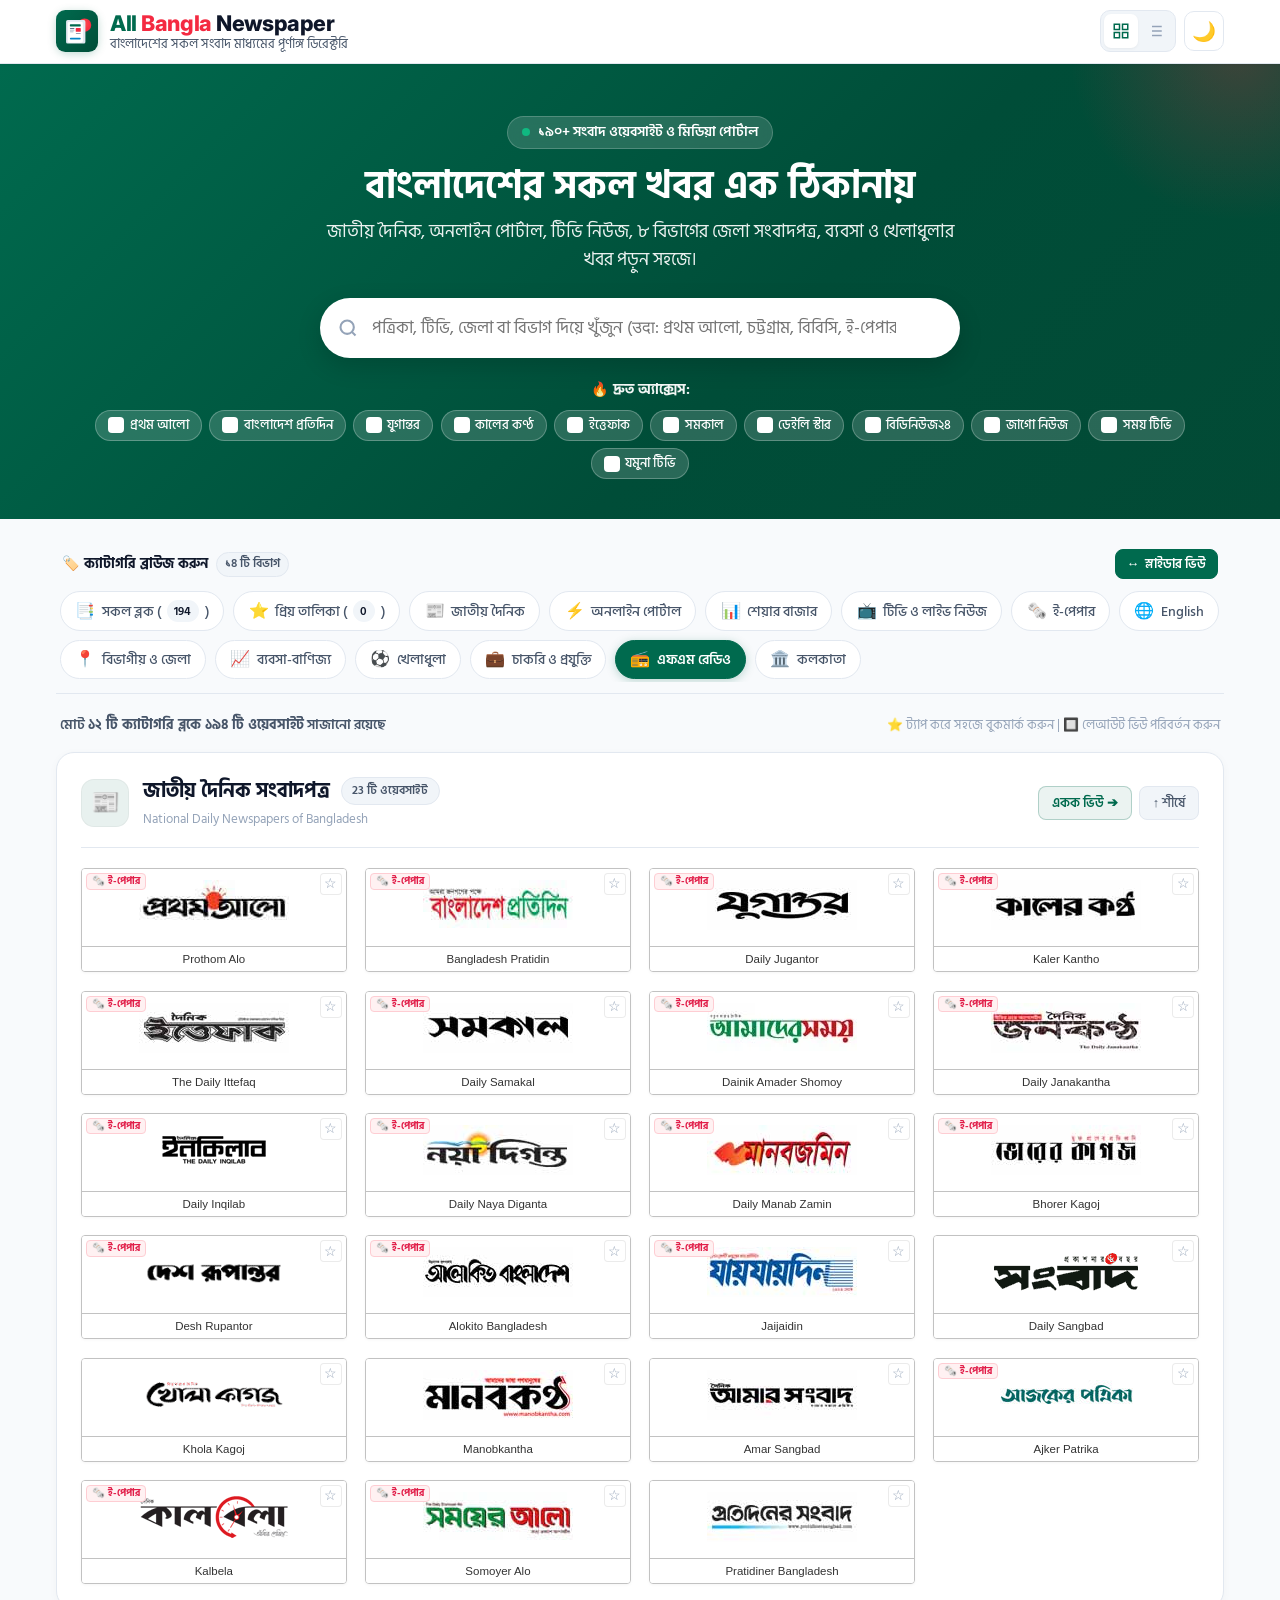
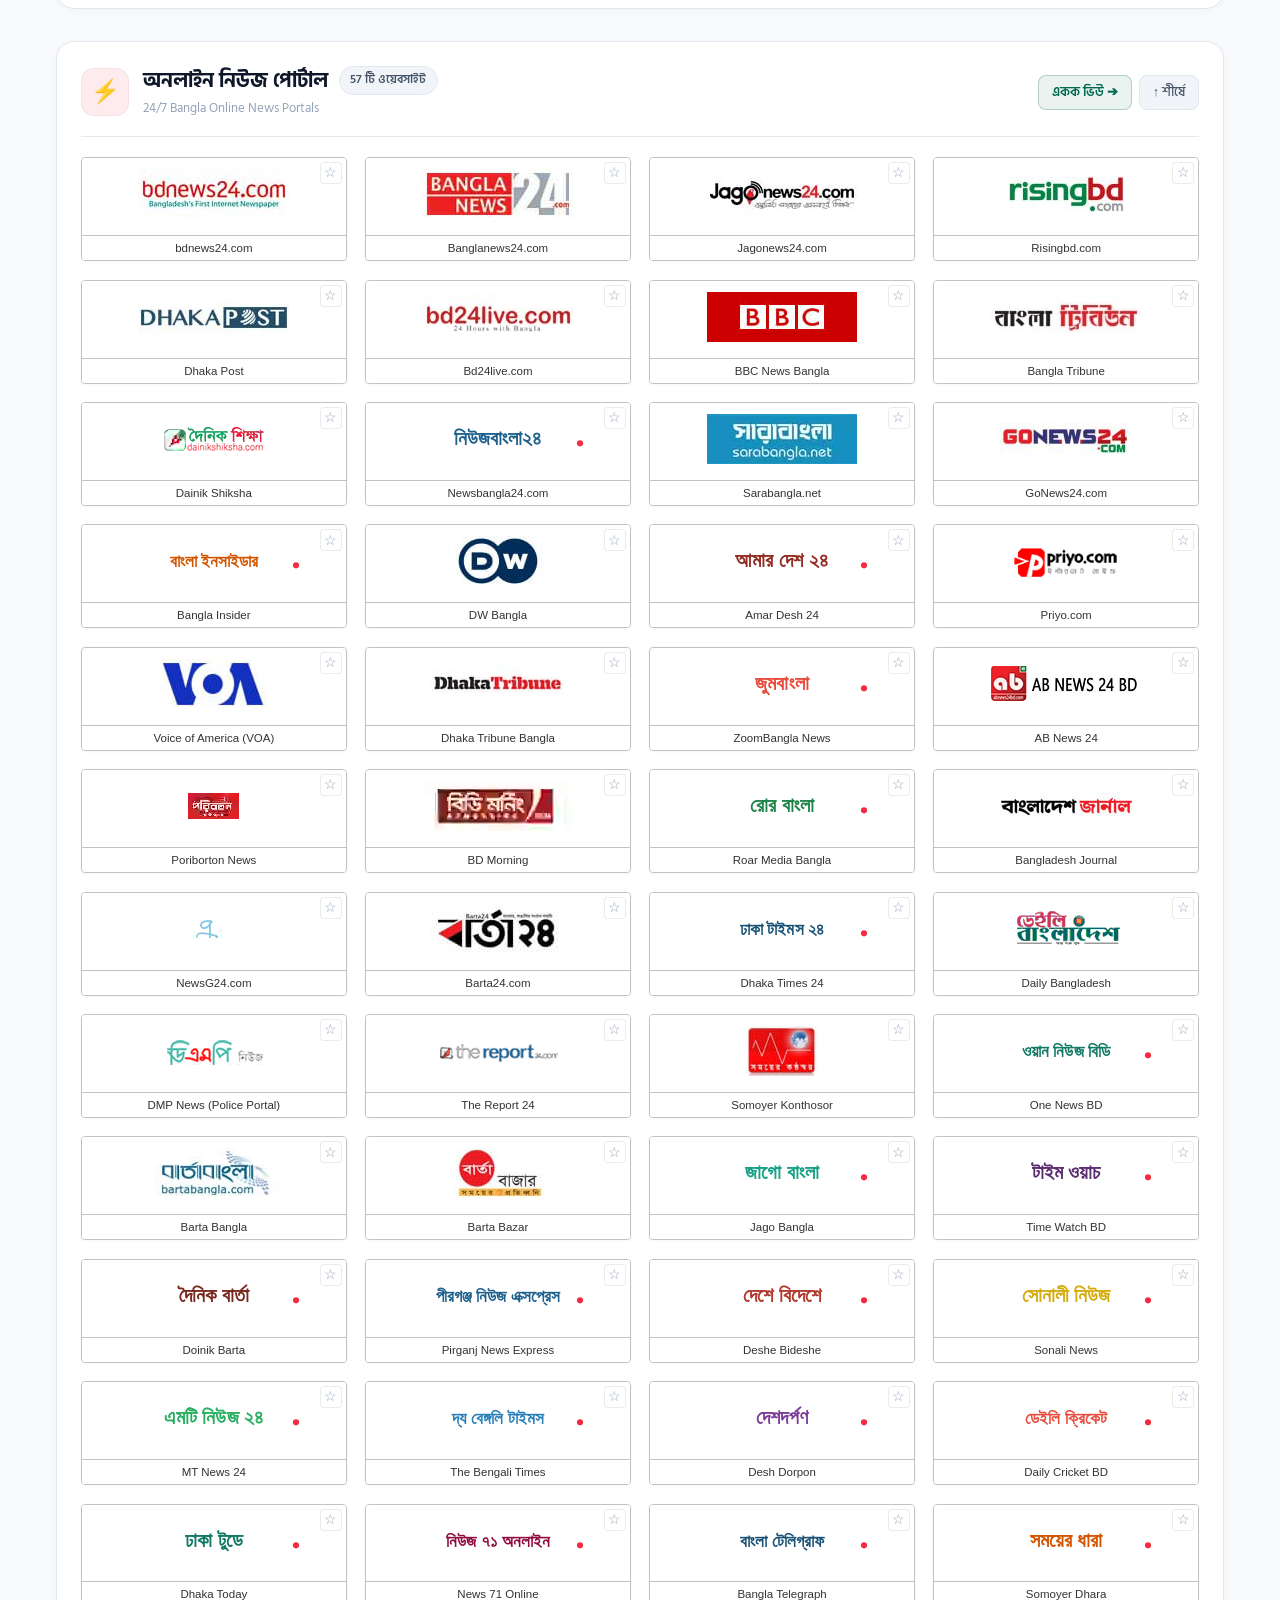
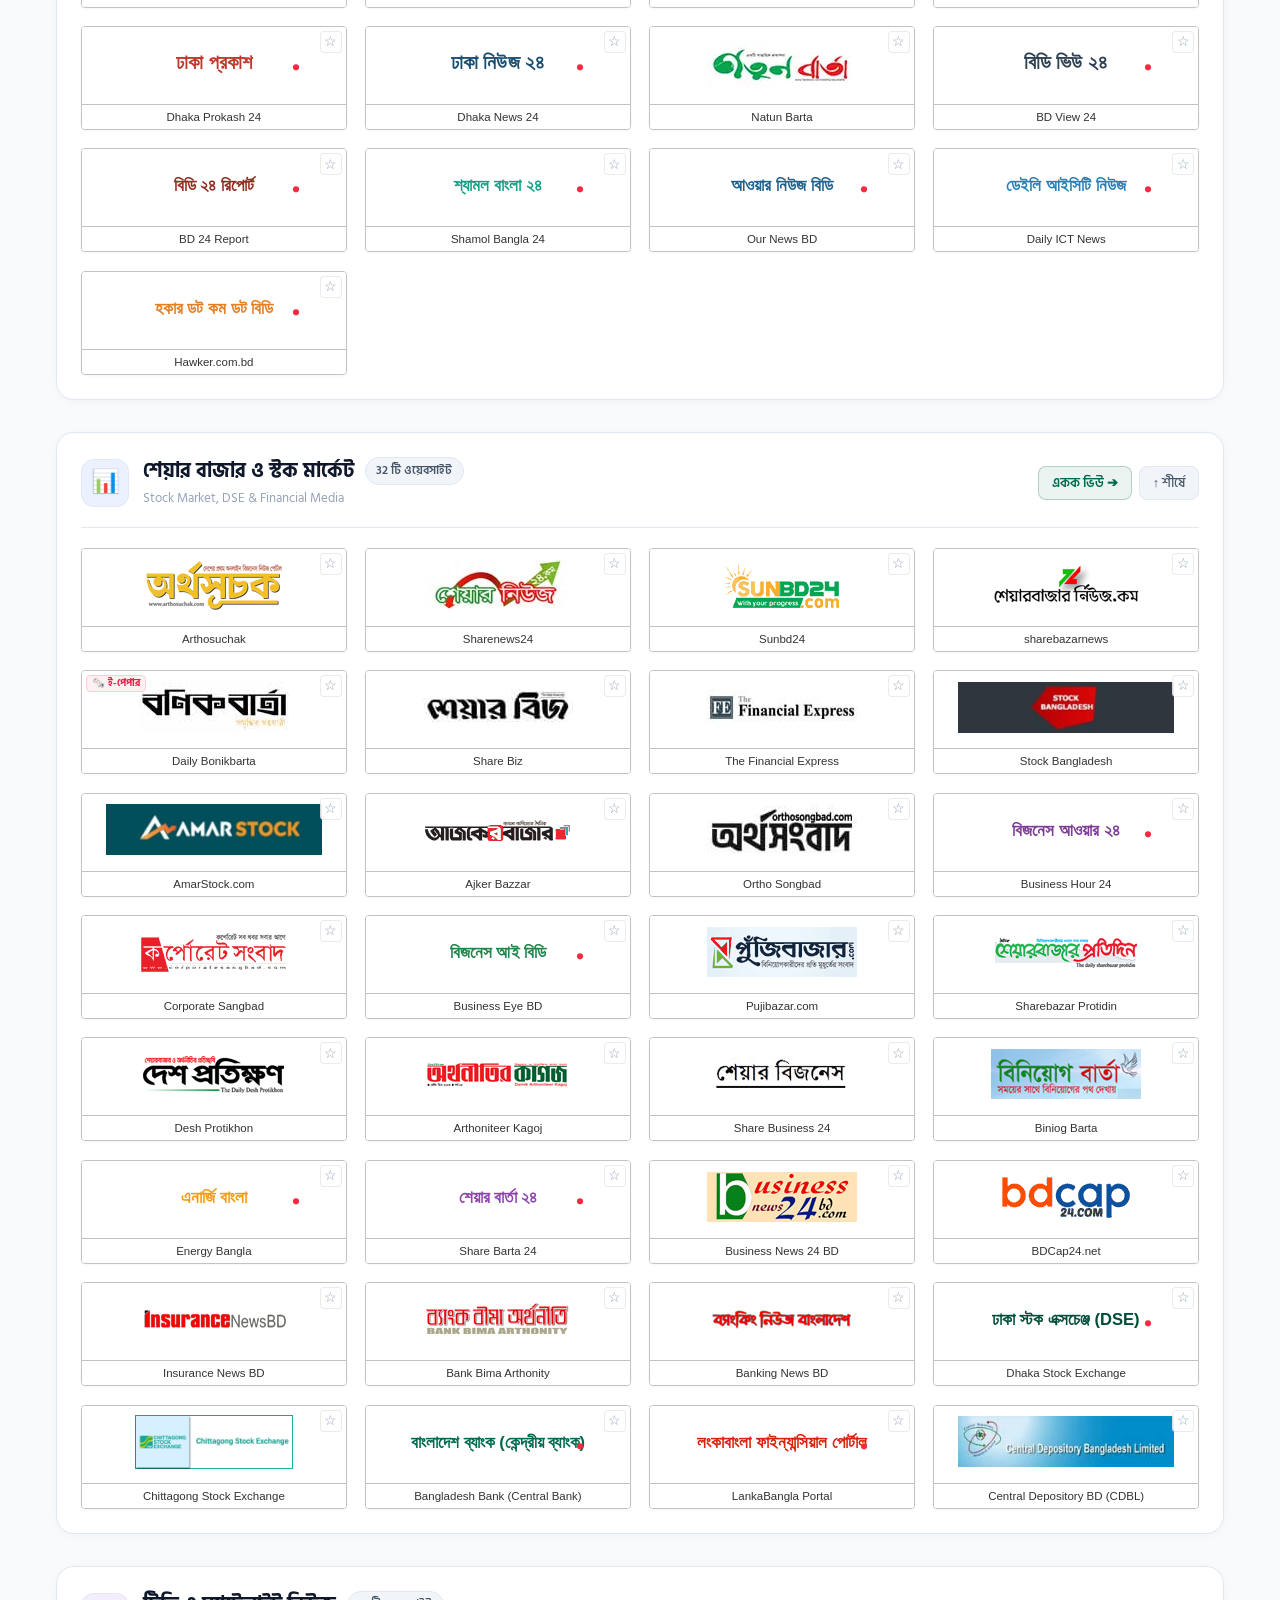
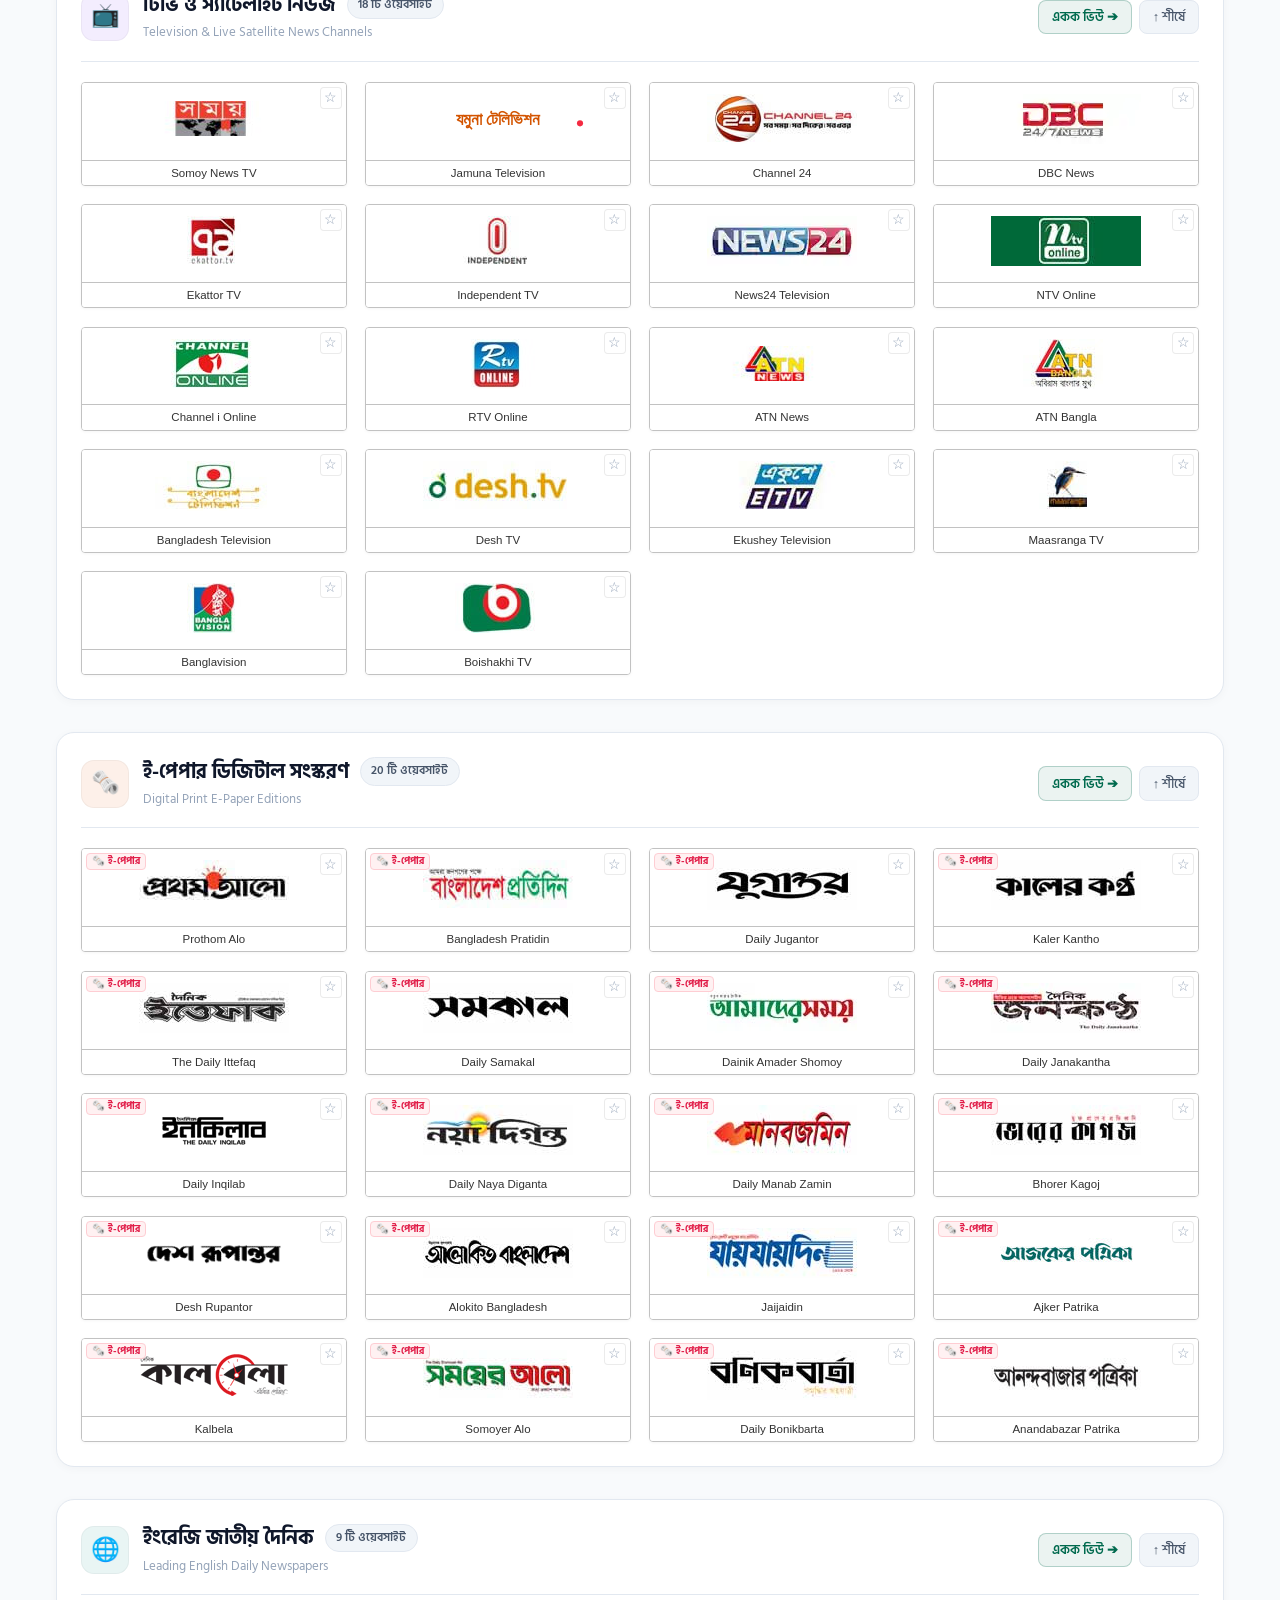
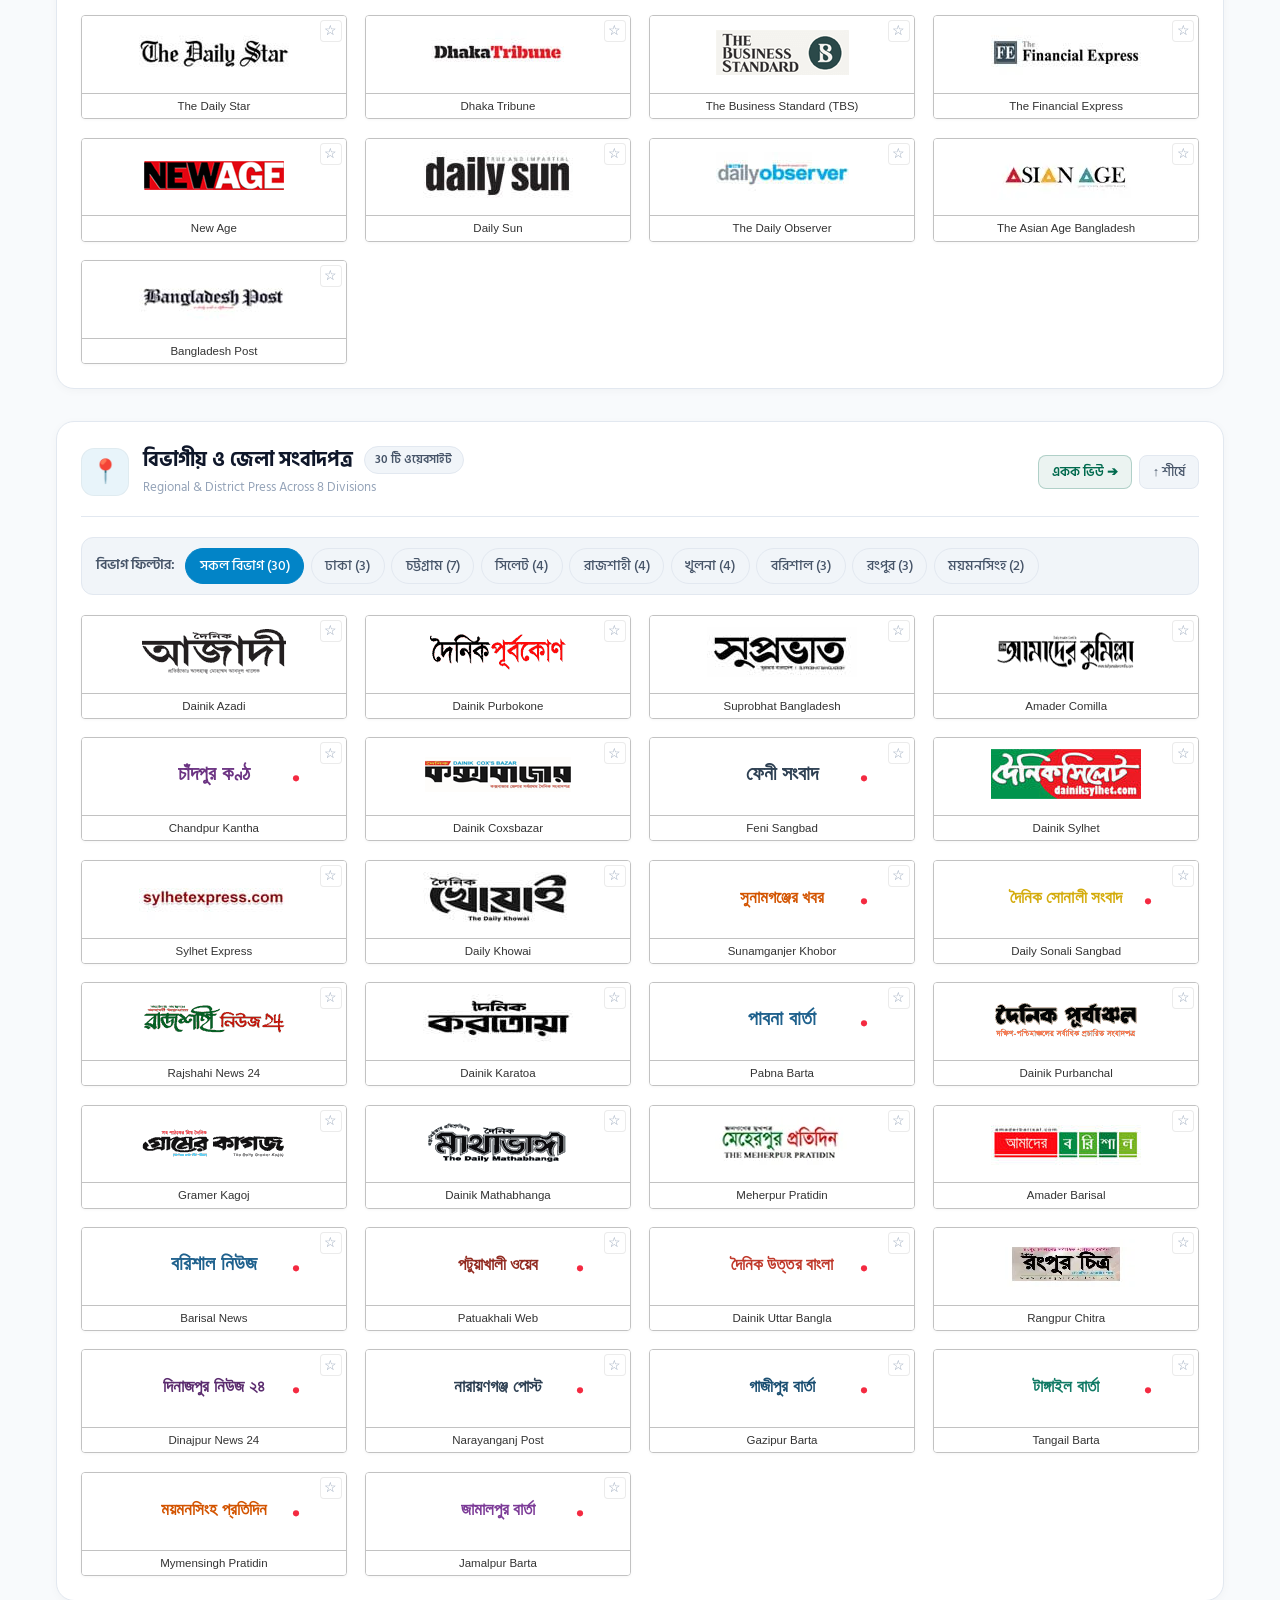
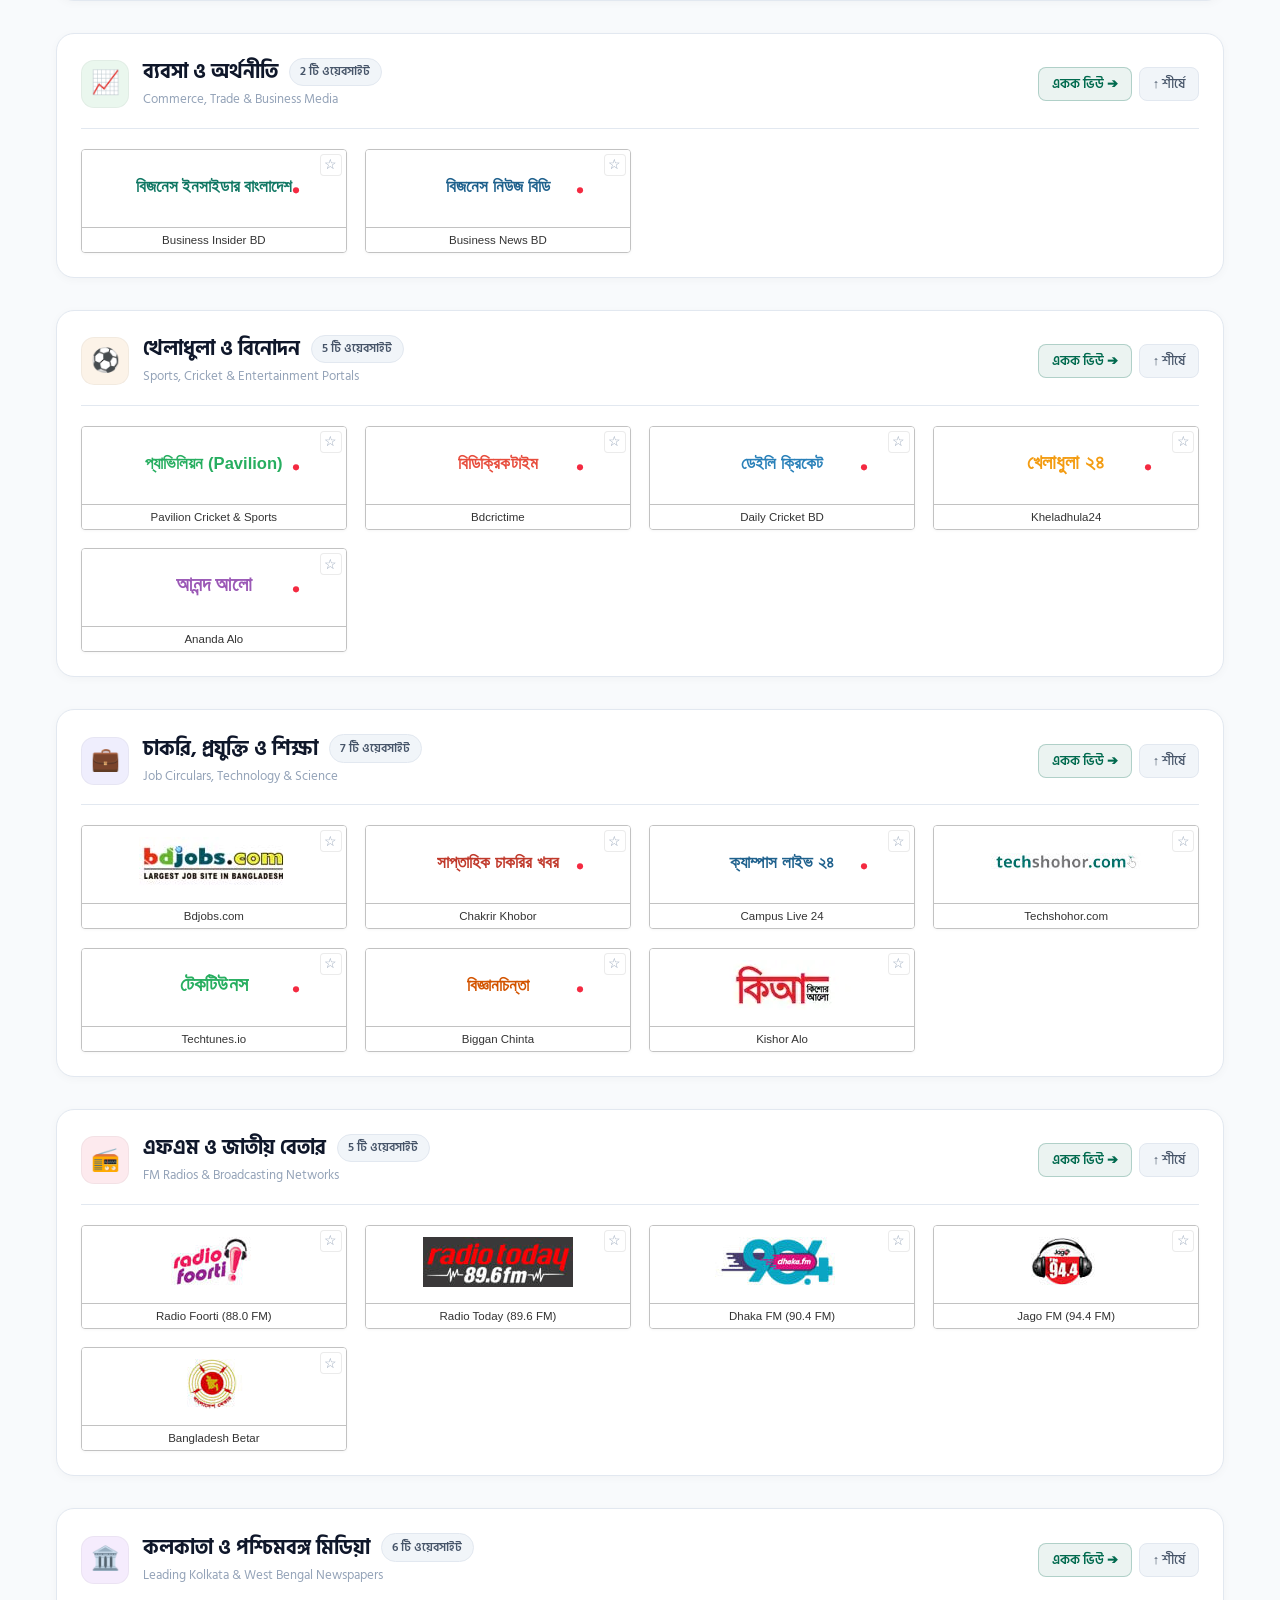
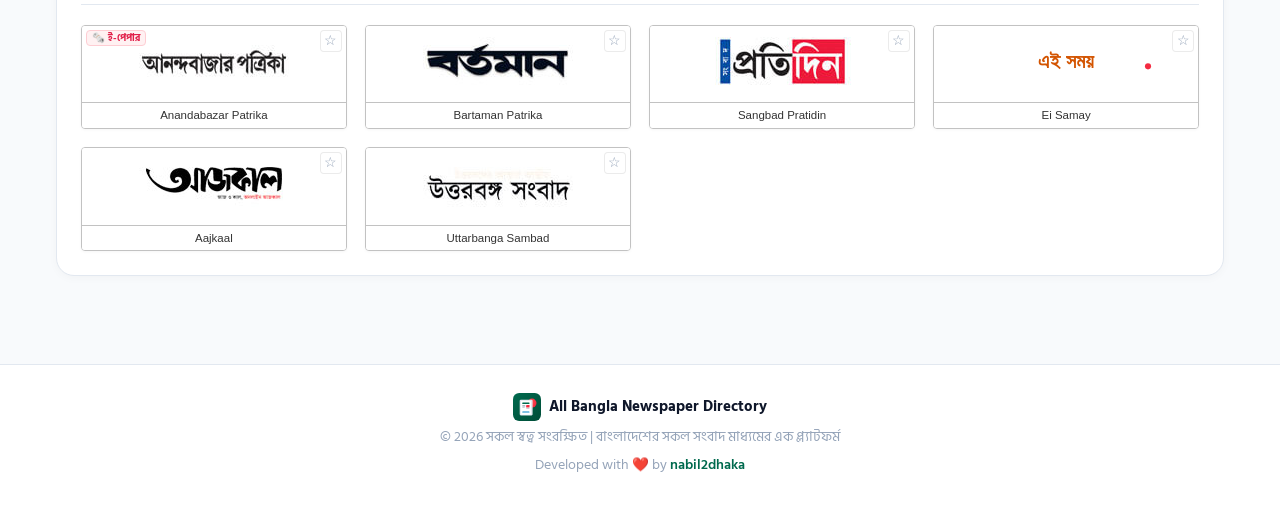
==== commit 584c8ba9: "Make categories responsive and flexible with dual wrap/scroll modes, scroll arrows, and sticky toolb" ====
--- a/index.html
+++ b/index.html
@@ -98,9 +98,29 @@
 
   <!-- Main Content -->
   <main class="container main-content">
-    <!-- Category Tabs Navigation (Block Jump Links) -->
-    <div class="categories-wrapper">
-      <nav class="categories-nav" aria-label="Newspaper Categories">
+    <!-- Category Tabs Navigation (Responsive & Flexible) -->
+    <div class="categories-wrapper scroll-mode" id="categoriesWrapper">
+      <div class="categories-header-bar">
+        <div class="categories-header-left">
+          <span class="categories-header-title">🏷️ ক্যাটাগরি ব্রাউজ করুন</span>
+          <span class="categories-count-badge">১৪ টি বিভাগ</span>
+        </div>
+        <div class="categories-header-actions">
+          <!-- Horizontal Scroll Arrows (for scroll mode) -->
+          <button class="btn-cat-scroll" id="catScrollLeftBtn" title="বামে স্ক্রোল করুন" aria-label="Scroll left">
+            ‹
+          </button>
+          <button class="btn-cat-scroll" id="catScrollRightBtn" title="ডানে স্ক্রোল করুন" aria-label="Scroll right">
+            ›
+          </button>
+          <!-- Flexible Layout Toggle: Wrap / Scroll -->
+          <button class="btn-cat-toggle-wrap" id="catToggleWrapBtn" title="ক্যাটাগরি লেআউট পরিবর্তন করুন">
+            <span class="toggle-icon">⊞</span> <span class="toggle-label">সবগুলো দেখুন</span>
+          </button>
+        </div>
+      </div>
+
+      <nav class="categories-nav" id="categoriesNav" aria-label="Newspaper Categories">
         <div class="categories-list" id="categoryTabs">
           <button class="category-btn active" data-category="all">
             <span class="cat-icon">📑</span> সকল ব্লক (<span id="totalCountBadge">0</span>)
--- a/styles.css
+++ b/styles.css
@@ -393,37 +393,170 @@
   padding-bottom: 3.5rem;
 }
 
+/* ================= RESPONSIVE & FLEXIBLE CATEGORIES NAV ================= */
 .categories-wrapper {
+  position: sticky;
+  top: 68px; /* Below sticky header */
+  z-index: 80;
+  background-color: var(--bg-primary);
+  padding: 0.65rem 0.25rem;
+  margin-bottom: 1.25rem;
+  border-bottom: 1px solid var(--border-color);
+  transition: all 0.25s ease;
+}
+
+[data-theme="dark"] .categories-wrapper {
+  background-color: var(--bg-primary);
+  border-bottom-color: #334155;
+}
+
+.categories-header-bar {
+  display: flex;
+  justify-content: space-between;
+  align-items: center;
+  margin-bottom: 0.55rem;
+  padding: 0 0.15rem;
+}
+
+.categories-header-left {
+  display: flex;
+  align-items: center;
+  gap: 0.5rem;
+}
+
+.categories-header-title {
+  font-size: 0.88rem;
+  font-weight: 700;
+  color: var(--text-primary);
+  display: inline-flex;
+  align-items: center;
+  gap: 0.35rem;
+}
+
+.categories-count-badge {
+  font-size: 0.72rem;
+  font-weight: 600;
+  padding: 0.12rem 0.5rem;
+  border-radius: 9999px;
+  background-color: var(--badge-bg);
+  color: var(--text-secondary);
+  border: 1px solid var(--border-color);
+}
+
+.categories-header-actions {
+  display: flex;
+  align-items: center;
+  gap: 0.35rem;
+}
+
+/* Scroll Arrow Buttons */
+.btn-cat-scroll {
+  width: 28px;
+  height: 28px;
+  border-radius: 50%;
+  border: 1px solid var(--border-color);
+  background-color: var(--bg-card);
+  color: var(--text-secondary);
+  display: flex;
+  align-items: center;
+  justify-content: center;
+  cursor: pointer;
+  font-size: 1.15rem;
+  line-height: 1;
+  transition: all 0.2s ease;
+  user-select: none;
+}
+
+.btn-cat-scroll:hover {
+  background-color: var(--accent-green);
+  color: #ffffff;
+  border-color: var(--accent-green);
+}
+
+.btn-cat-scroll:disabled {
+  opacity: 0.35;
+  cursor: not-allowed;
+  pointer-events: none;
+}
+
+/* Flexible Layout Toggle Button */
+.btn-cat-toggle-wrap {
+  display: inline-flex;
+  align-items: center;
+  gap: 0.35rem;
+  font-family: var(--font-bn);
+  font-size: 0.8rem;
+  font-weight: 600;
+  color: var(--text-secondary);
+  background-color: var(--bg-card);
+  border: 1px solid var(--border-color);
+  padding: 0.25rem 0.65rem;
+  border-radius: 8px;
+  cursor: pointer;
+  transition: all 0.2s ease;
+  user-select: none;
+}
+
+.btn-cat-toggle-wrap:hover {
+  border-color: var(--accent-green);
+  color: var(--accent-green);
+}
+
+.btn-cat-toggle-wrap.active {
+  background-color: var(--accent-green);
+  color: #ffffff;
+  border-color: var(--accent-green);
+}
+
+/* Categories Nav (Slider & Overflow Container) */
+.categories-nav {
   position: relative;
-  margin-bottom: 0.75rem;
-}
-
-.categories-nav {
   overflow-x: auto;
   -webkit-overflow-scrolling: touch;
   scroll-behavior: smooth;
   scrollbar-width: none;
-  padding: 0.25rem 0;
+  padding: 0.2rem 0;
+  transition: all 0.25s ease;
 }
 
 .categories-nav::-webkit-scrollbar {
   display: none;
 }
 
+/* Categories List Container */
 .categories-list {
   display: flex;
   gap: 0.5rem;
+  align-items: center;
+  transition: all 0.25s ease;
+}
+
+/* Scroll Mode: Single-row horizontal slider */
+.categories-wrapper.scroll-mode .categories-list {
   width: max-content;
-}
-
+  flex-wrap: nowrap;
+}
+
+/* Flexible Wrap Mode: Multi-row wrapping grid of pills */
+.categories-wrapper.wrap-mode .categories-list {
+  width: 100%;
+  flex-wrap: wrap;
+  gap: 0.55rem;
+}
+
+.categories-wrapper.wrap-mode .btn-cat-scroll {
+  display: none; /* Hide scroll arrows in wrap mode */
+}
+
+/* Category Button Styling */
 .category-btn {
   background-color: var(--bg-card);
   border: 1px solid var(--border-color);
   color: var(--text-secondary);
   font-family: var(--font-bn);
-  font-size: 0.92rem;
+  font-size: 0.88rem;
   font-weight: 500;
-  padding: 0.5rem 1rem;
+  padding: 0.45rem 0.9rem;
   border-radius: 9999px;
   cursor: pointer;
   transition: all 0.2s ease;
@@ -432,11 +565,13 @@
   align-items: center;
   gap: 0.4rem;
   user-select: none;
+  flex-shrink: 0;
 }
 
 .category-btn:hover {
   border-color: var(--accent-green);
   color: var(--accent-green);
+  transform: translateY(-1px);
 }
 
 .category-btn:active {
@@ -447,7 +582,13 @@
   background-color: var(--accent-green);
   color: #ffffff;
   border-color: var(--accent-green);
-  box-shadow: 0 2px 8px rgba(0, 106, 78, 0.25);
+  box-shadow: 0 2px 10px rgba(0, 106, 78, 0.25);
+  font-weight: 600;
+}
+
+.cat-icon {
+  font-size: 1rem;
+  line-height: 1;
 }
 
 #favCountBadge, #totalCountBadge {
@@ -455,6 +596,7 @@
   padding: 0.1rem 0.45rem;
   border-radius: 9999px;
   font-size: 0.75rem;
+  font-weight: 600;
 }
 
 .category-btn:not(.active) #favCountBadge,
@@ -549,7 +691,7 @@
 
 .newspaper-container.grid-view .newspaper-cards-grid {
   display: grid;
-  grid-template-columns: repeat(auto-fill, minmax(260px, 1fr));
+  grid-template-columns: repeat(auto-fill, minmax(210px, 1fr));
   gap: 1.15rem;
 }
 
@@ -772,8 +914,7 @@
   background-color: var(--badge-bg);
   border: 1px solid var(--border-color);
   border-radius: 12px;
-  overflow-x: auto;
-  -webkit-overflow-scrolling: touch;
+  flex-wrap: wrap;
 }
 
 .block-subfilter-label {
@@ -786,7 +927,8 @@
 .block-subfilter-chips {
   display: flex;
   gap: 0.4rem;
-  width: max-content;
+  flex-wrap: wrap;
+  align-items: center;
 }
 
 /* Focus Mode Banner (Single category view) */
@@ -864,6 +1006,155 @@
   position: relative;
 }
 
+/* ================= SCREENSHOT-STYLE NEWSPAPER CARDS ================= */
+.newspaper-card.card-screenshot-style {
+  background-color: #ffffff;
+  border: 1px solid #c2c2c2;
+  border-radius: 4px;
+  overflow: hidden;
+  display: flex;
+  flex-direction: column;
+  justify-content: space-between;
+  text-decoration: none;
+  color: #333333;
+  padding: 0;
+  box-shadow: 0 1px 3px rgba(0, 0, 0, 0.04);
+  transition: transform 0.2s ease, box-shadow 0.2s ease, border-color 0.2s ease;
+  position: relative;
+  min-height: 104px;
+}
+
+[data-theme="dark"] .newspaper-card.card-screenshot-style {
+  background-color: #1e293b;
+  border-color: #334155;
+  color: #f1f5f9;
+}
+
+.newspaper-card.card-screenshot-style:hover {
+  transform: translateY(-2px);
+  box-shadow: 0 4px 12px rgba(0, 0, 0, 0.1);
+  border-color: var(--accent-green);
+}
+
+[data-theme="dark"] .newspaper-card.card-screenshot-style:hover {
+  border-color: var(--accent-green);
+  box-shadow: 0 4px 12px rgba(0, 0, 0, 0.4);
+}
+
+/* Logo Box (Top section) */
+.card-logo-box {
+  height: 72px;
+  display: flex;
+  align-items: center;
+  justify-content: center;
+  padding: 6px 12px;
+  background-color: #ffffff;
+  position: relative;
+  overflow: hidden;
+}
+
+.card-masthead-logo {
+  max-width: 90%;
+  max-height: 54px;
+  width: auto;
+  height: auto;
+  object-fit: contain;
+  transition: transform 0.2s ease;
+  display: block;
+  margin: 0 auto;
+}
+
+.newspaper-card:hover .card-masthead-logo {
+  transform: scale(1.04);
+}
+
+/* Name Bar (Bottom section) - Matching screenshot exactly */
+.banglanewspaperlistname,
+.card-name-bar {
+  padding: 4px 6px;
+  border-top: 1px solid #c2c2c2;
+  text-align: center;
+  font-family: Verdana, Arial, Helvetica, var(--font-en), sans-serif;
+  font-size: 11.5px;
+  font-weight: 500;
+  color: #333333;
+  background-color: #ffffff;
+  white-space: nowrap;
+  overflow: hidden;
+  text-overflow: ellipsis;
+  line-height: 1.4;
+}
+
+[data-theme="dark"] .banglanewspaperlistname,
+[data-theme="dark"] .card-name-bar {
+  background-color: #0f172a;
+  border-top-color: #334155;
+  color: #cbd5e1;
+}
+
+/* Subtle corner buttons for favorite star & e-paper */
+.card-fav-btn {
+  position: absolute;
+  top: 4px;
+  right: 4px;
+  background: rgba(255, 255, 255, 0.9);
+  border: 1px solid rgba(0, 0, 0, 0.08);
+  border-radius: 4px;
+  width: 22px;
+  height: 22px;
+  display: flex;
+  align-items: center;
+  justify-content: center;
+  font-size: 0.85rem;
+  color: #94a3b8;
+  cursor: pointer;
+  transition: all 0.15s ease;
+  z-index: 2;
+  line-height: 1;
+}
+
+.card-fav-btn:hover,
+.card-fav-btn.favorited {
+  color: #eab308;
+  background-color: #ffffff;
+  border-color: #fde047;
+}
+
+.card-epaper-badge {
+  position: absolute;
+  top: 4px;
+  left: 4px;
+  font-size: 0.65rem;
+  font-weight: 700;
+  padding: 1px 5px;
+  border-radius: 4px;
+  background-color: var(--epaper-bg);
+  color: var(--epaper-text);
+  border: 1px solid var(--epaper-border);
+  text-decoration: none;
+  z-index: 2;
+  line-height: 1.2;
+}
+
+/* List view support for screenshot-style cards */
+.newspaper-container.list-view .card-logo-box-list {
+  width: 90px;
+  height: 44px;
+  display: flex;
+  align-items: center;
+  justify-content: center;
+  background-color: #ffffff;
+  border: 1px solid #c2c2c2;
+  border-radius: 4px;
+  padding: 3px 6px;
+  flex-shrink: 0;
+}
+
+.newspaper-container.list-view .card-logo-box-list .card-masthead-logo {
+  max-width: 100%;
+  max-height: 38px;
+}
+
 .newspaper-card:hover {
   transform: translateY(-3px);
   box-shadow: var(--shadow-hover);
@@ -1226,6 +1517,40 @@
 /* ================= RESPONSIVE MEDIA QUERIES ================= */
 
 @media (max-width: 768px) {
+  .categories-wrapper {
+    top: 60px;
+    padding: 0.45rem 0.15rem;
+    margin-bottom: 0.9rem;
+  }
+
+  .categories-header-title {
+    font-size: 0.8rem;
+  }
+
+  .btn-cat-toggle-wrap {
+    font-size: 0.74rem;
+    padding: 0.2rem 0.5rem;
+  }
+
+  .category-btn {
+    font-size: 0.82rem;
+    padding: 0.36rem 0.72rem;
+    gap: 0.3rem;
+  }
+
+  .categories-wrapper.wrap-mode .categories-list {
+    display: grid;
+    grid-template-columns: repeat(2, 1fr);
+    gap: 0.4rem;
+    width: 100%;
+  }
+
+  .categories-wrapper.wrap-mode .category-btn {
+    width: 100%;
+    justify-content: flex-start;
+    padding: 0.4rem 0.6rem;
+  }
+
   .top10-quickbar {
     justify-content: flex-start;
     overflow-x: auto;
@@ -1283,8 +1608,23 @@
   }
 
   .newspaper-container.grid-view .newspaper-cards-grid {
-    grid-template-columns: 1fr;
-    gap: 0.75rem;
+    grid-template-columns: repeat(2, 1fr);
+    gap: 0.65rem;
+  }
+
+  .card-logo-box {
+    height: 58px;
+    padding: 3px 6px;
+  }
+
+  .card-masthead-logo {
+    max-height: 44px;
+  }
+
+  .banglanewspaperlistname,
+  .card-name-bar {
+    font-size: 10.5px;
+    padding: 3px 4px;
   }
 
   .category-block {
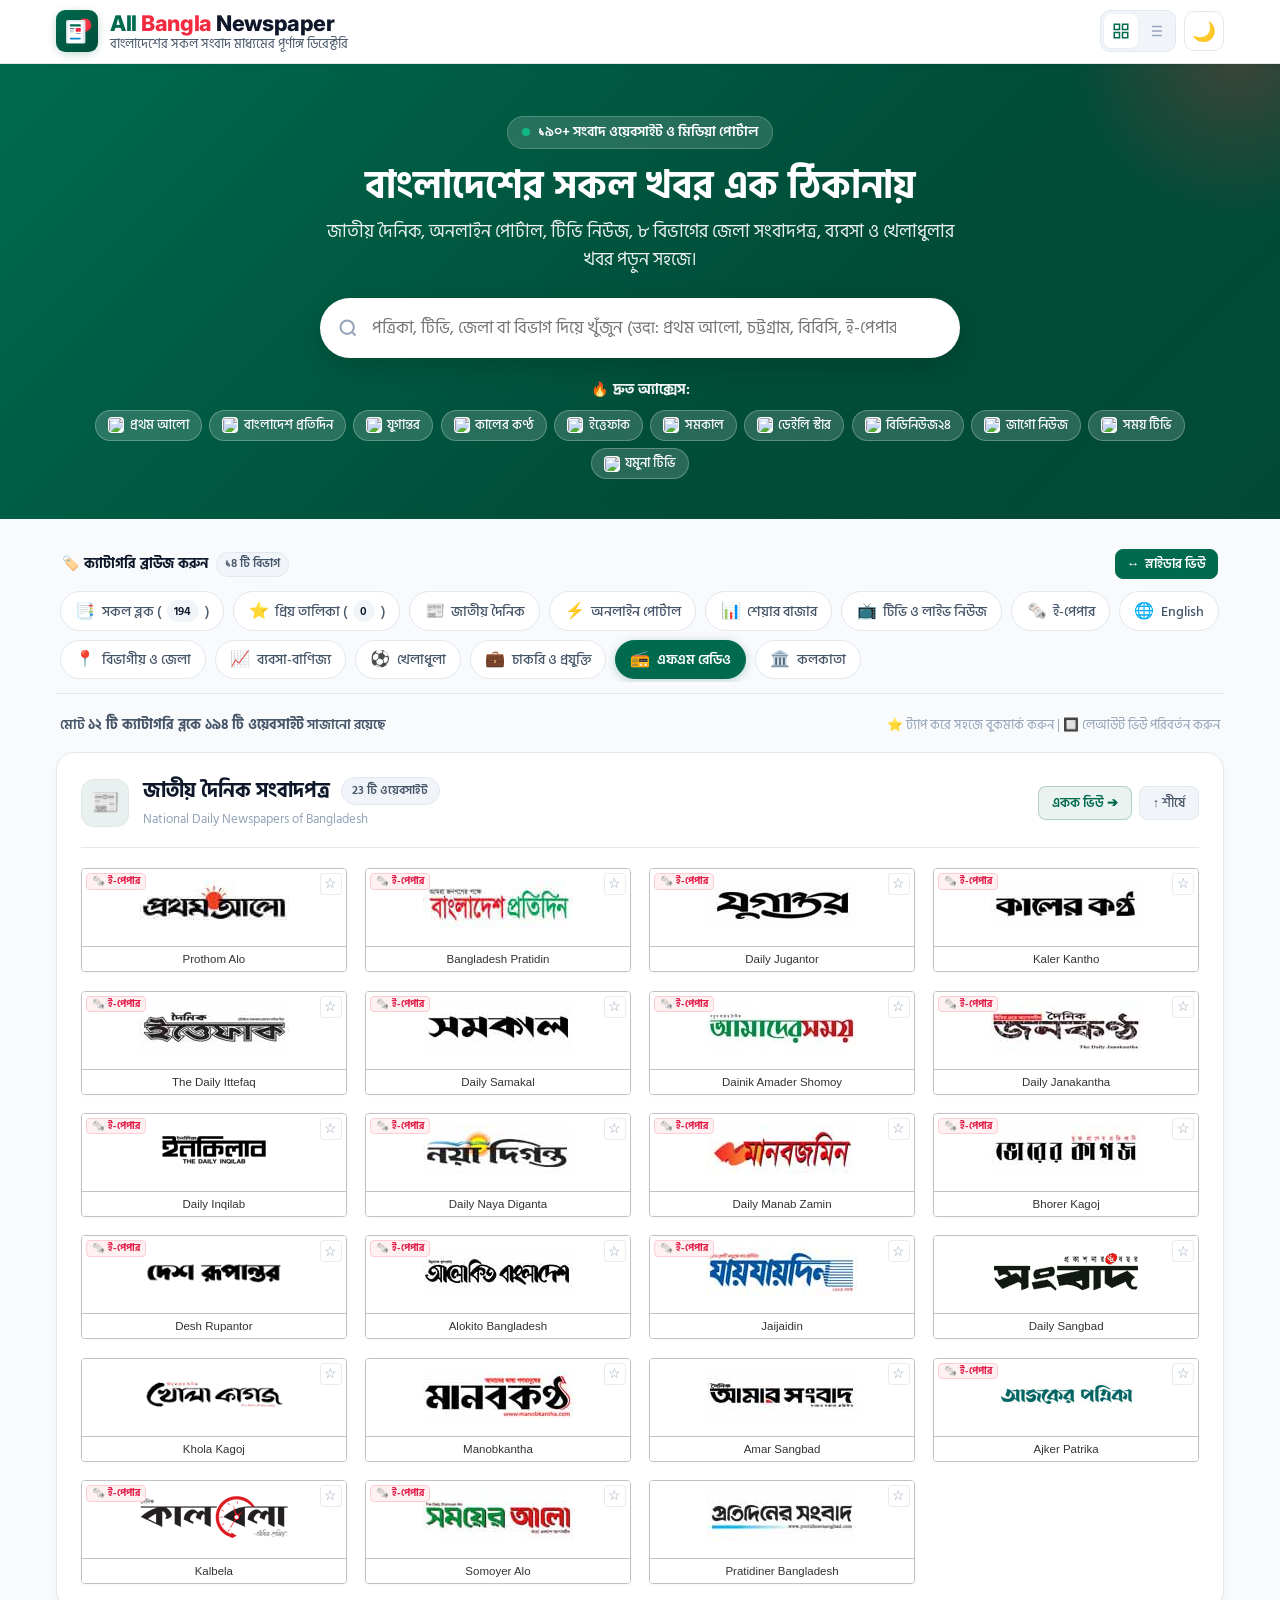
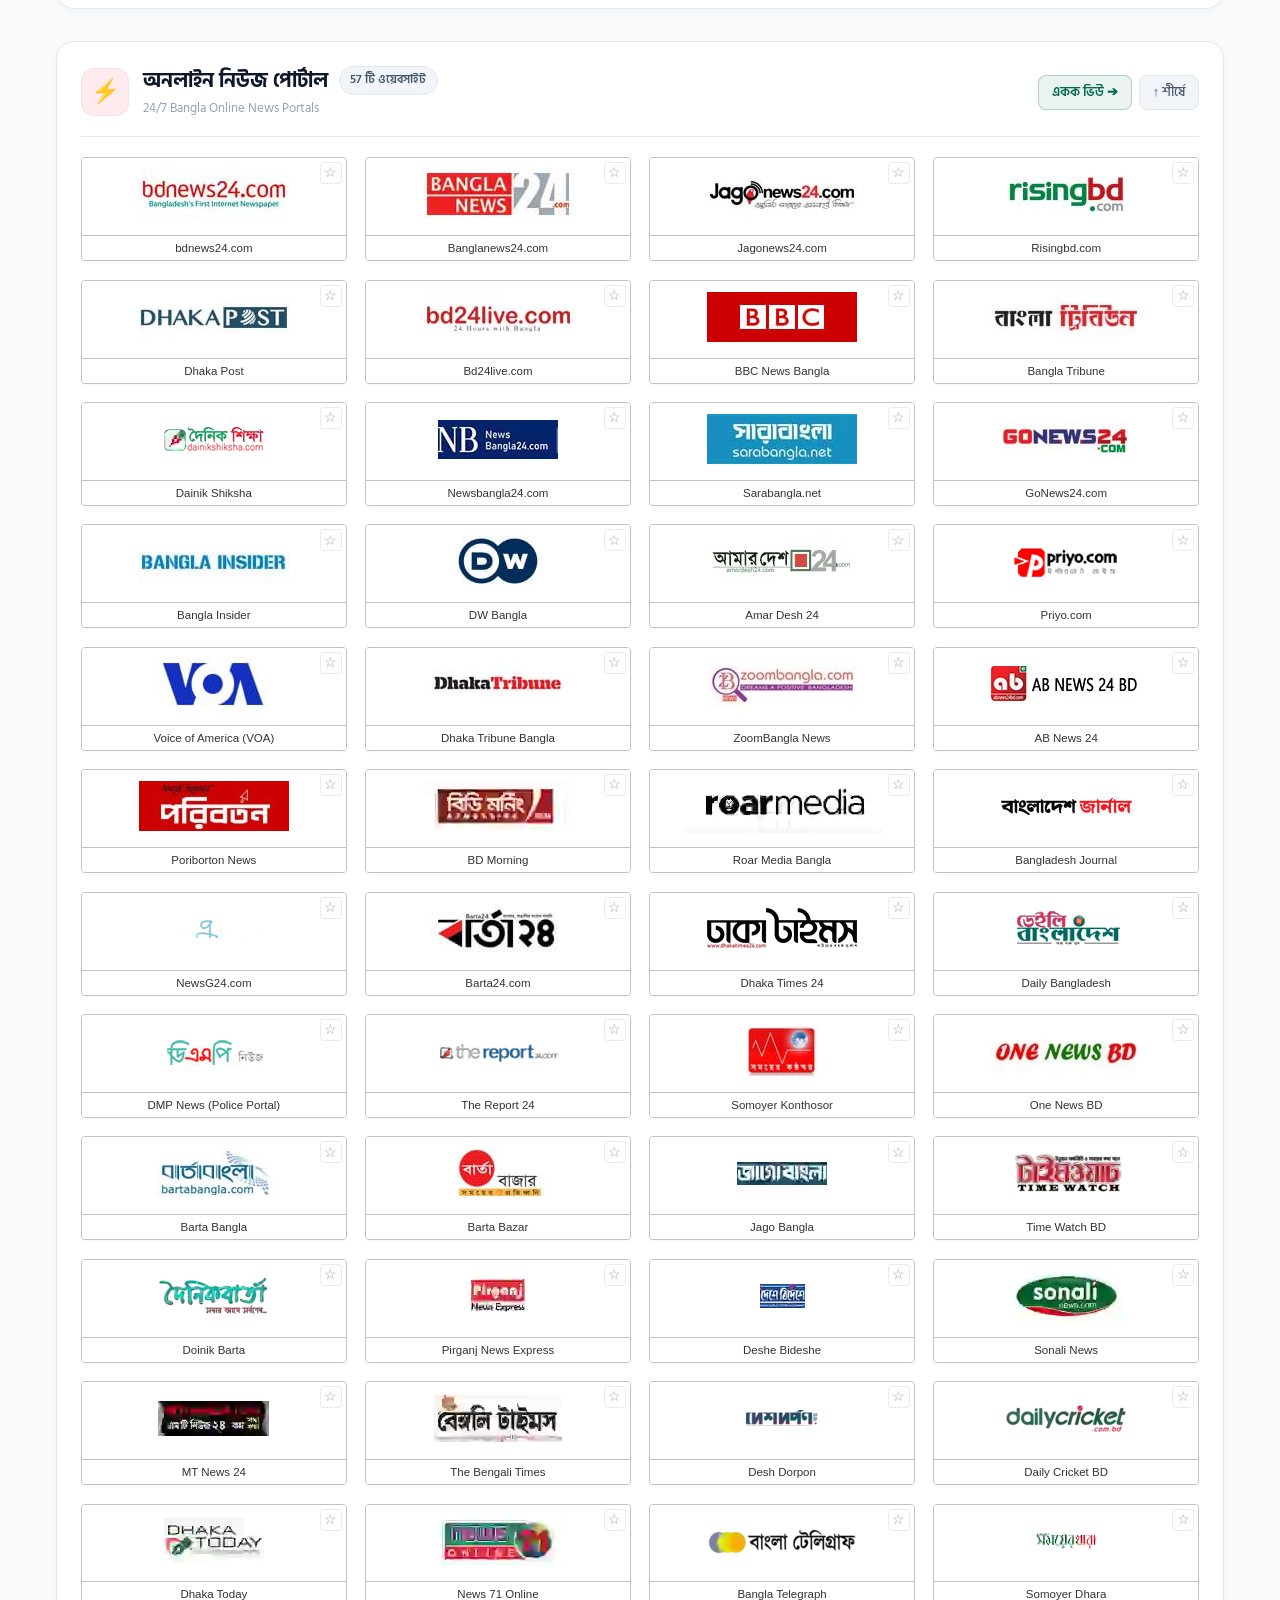
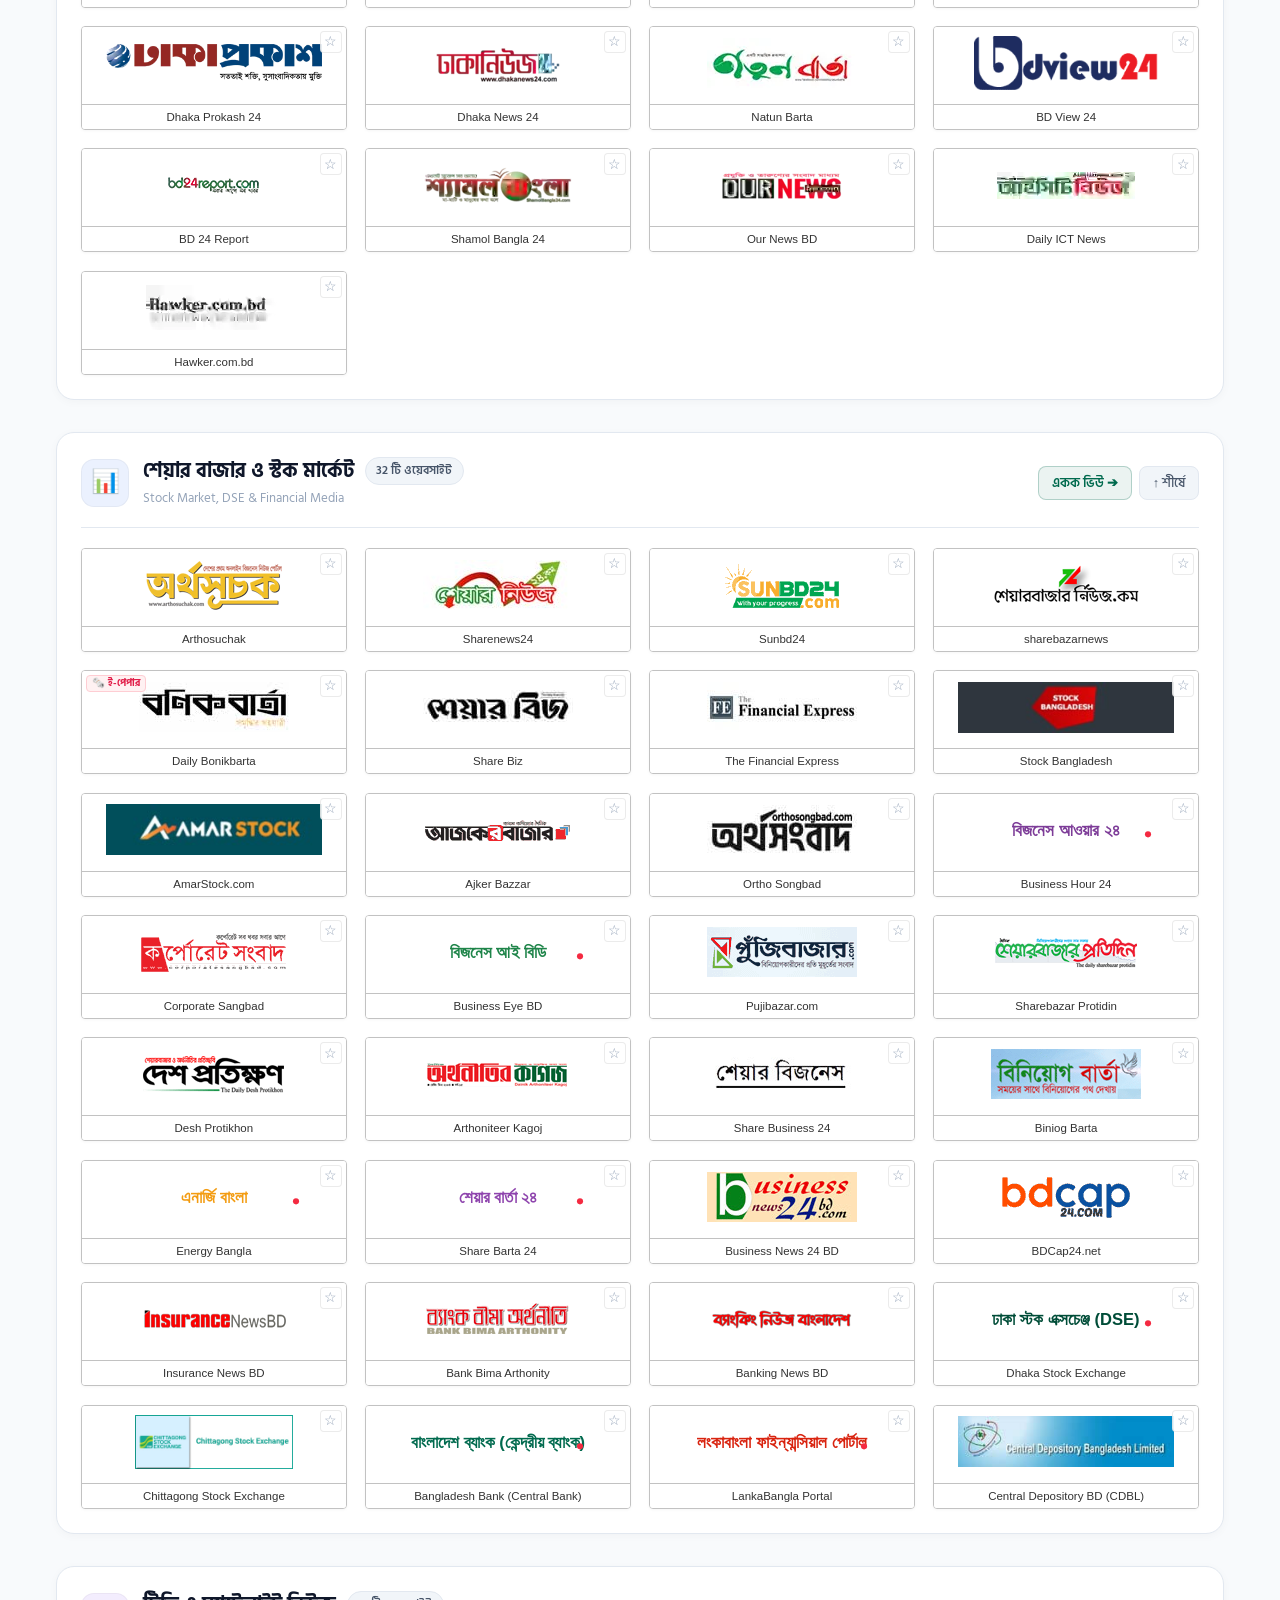
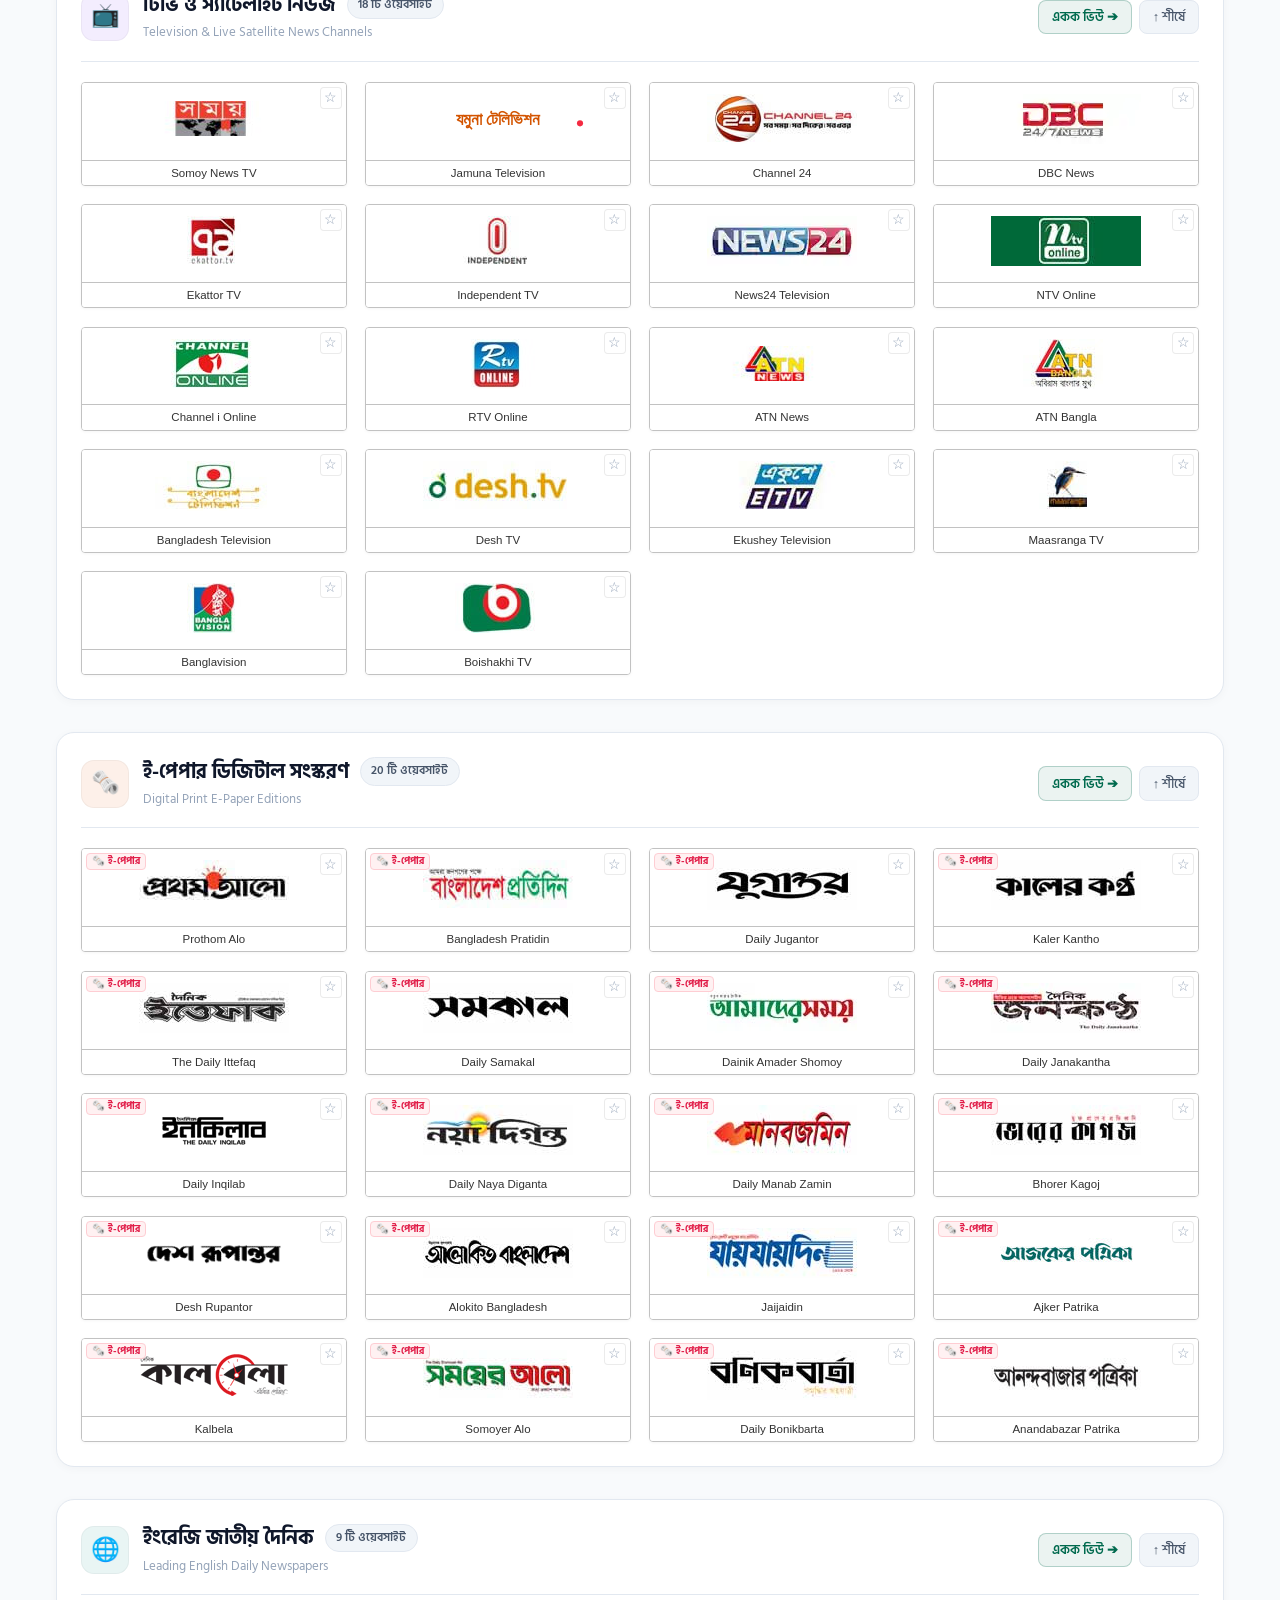
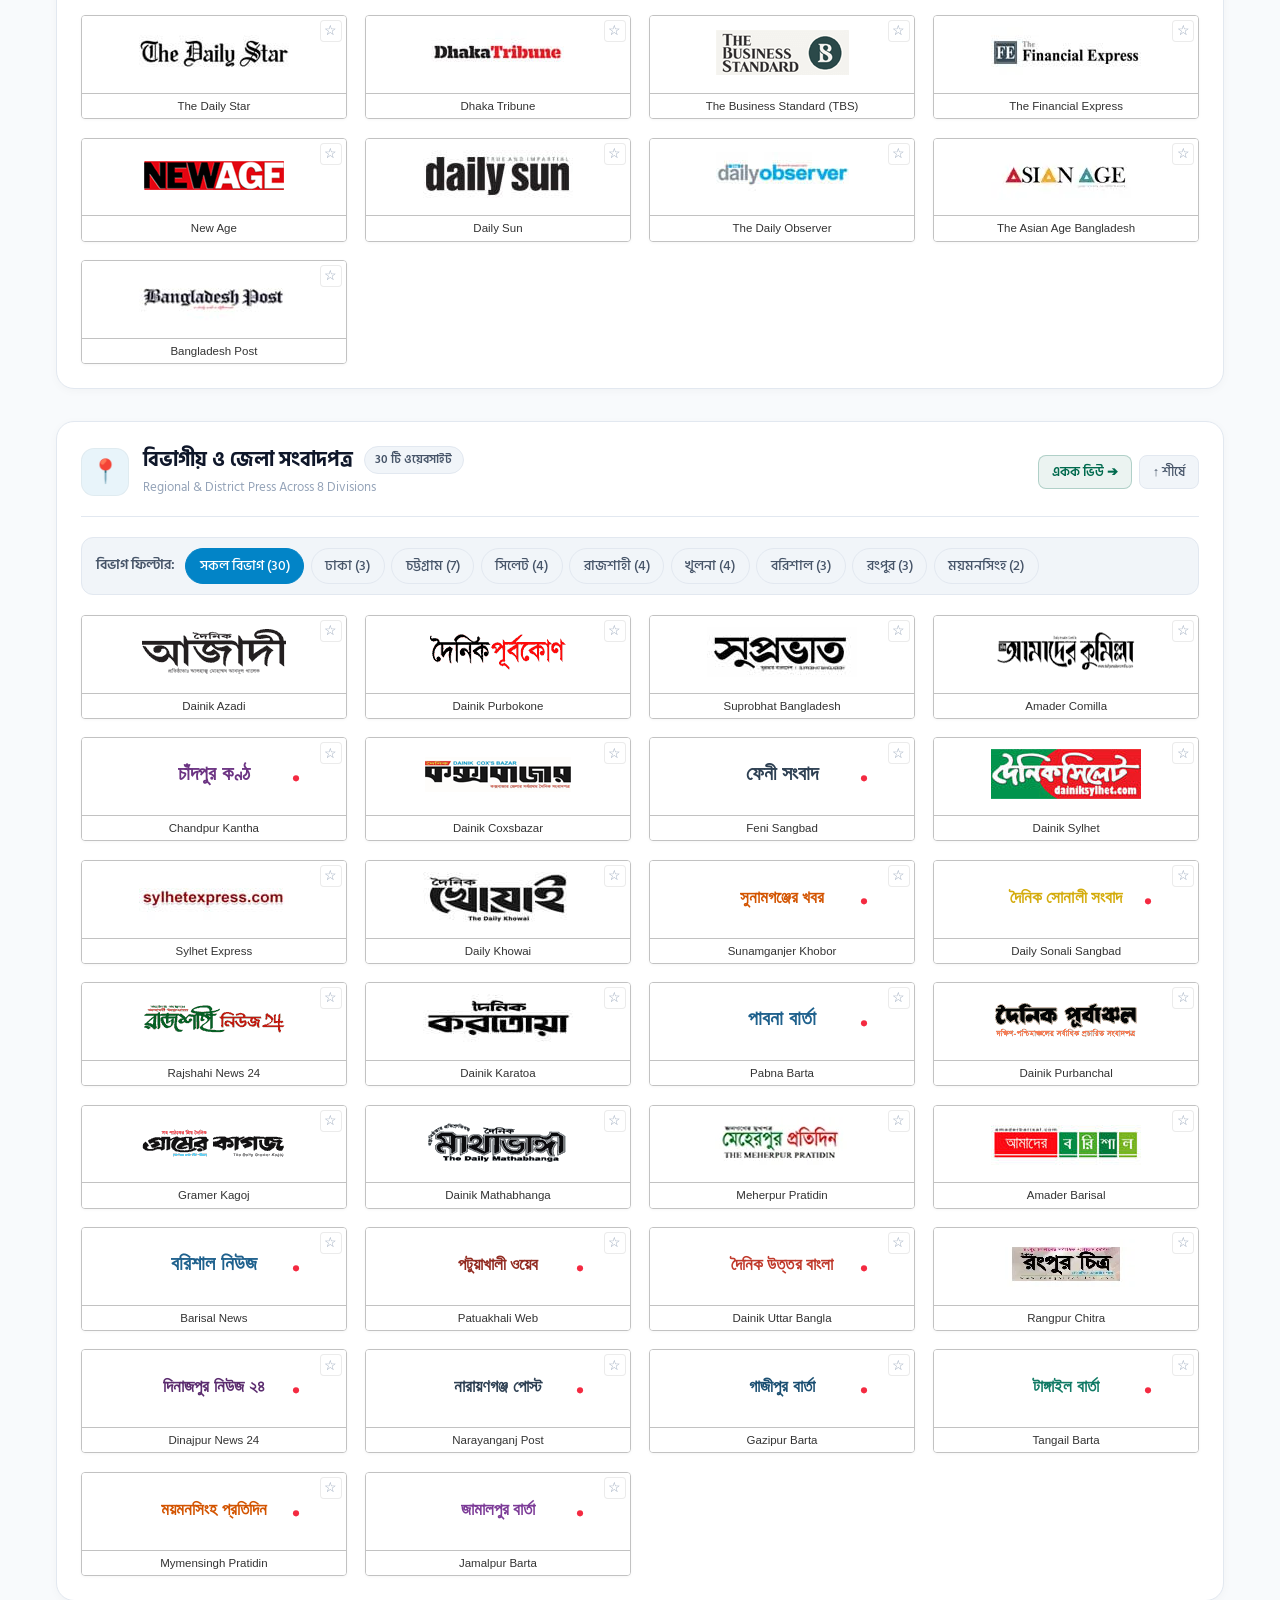
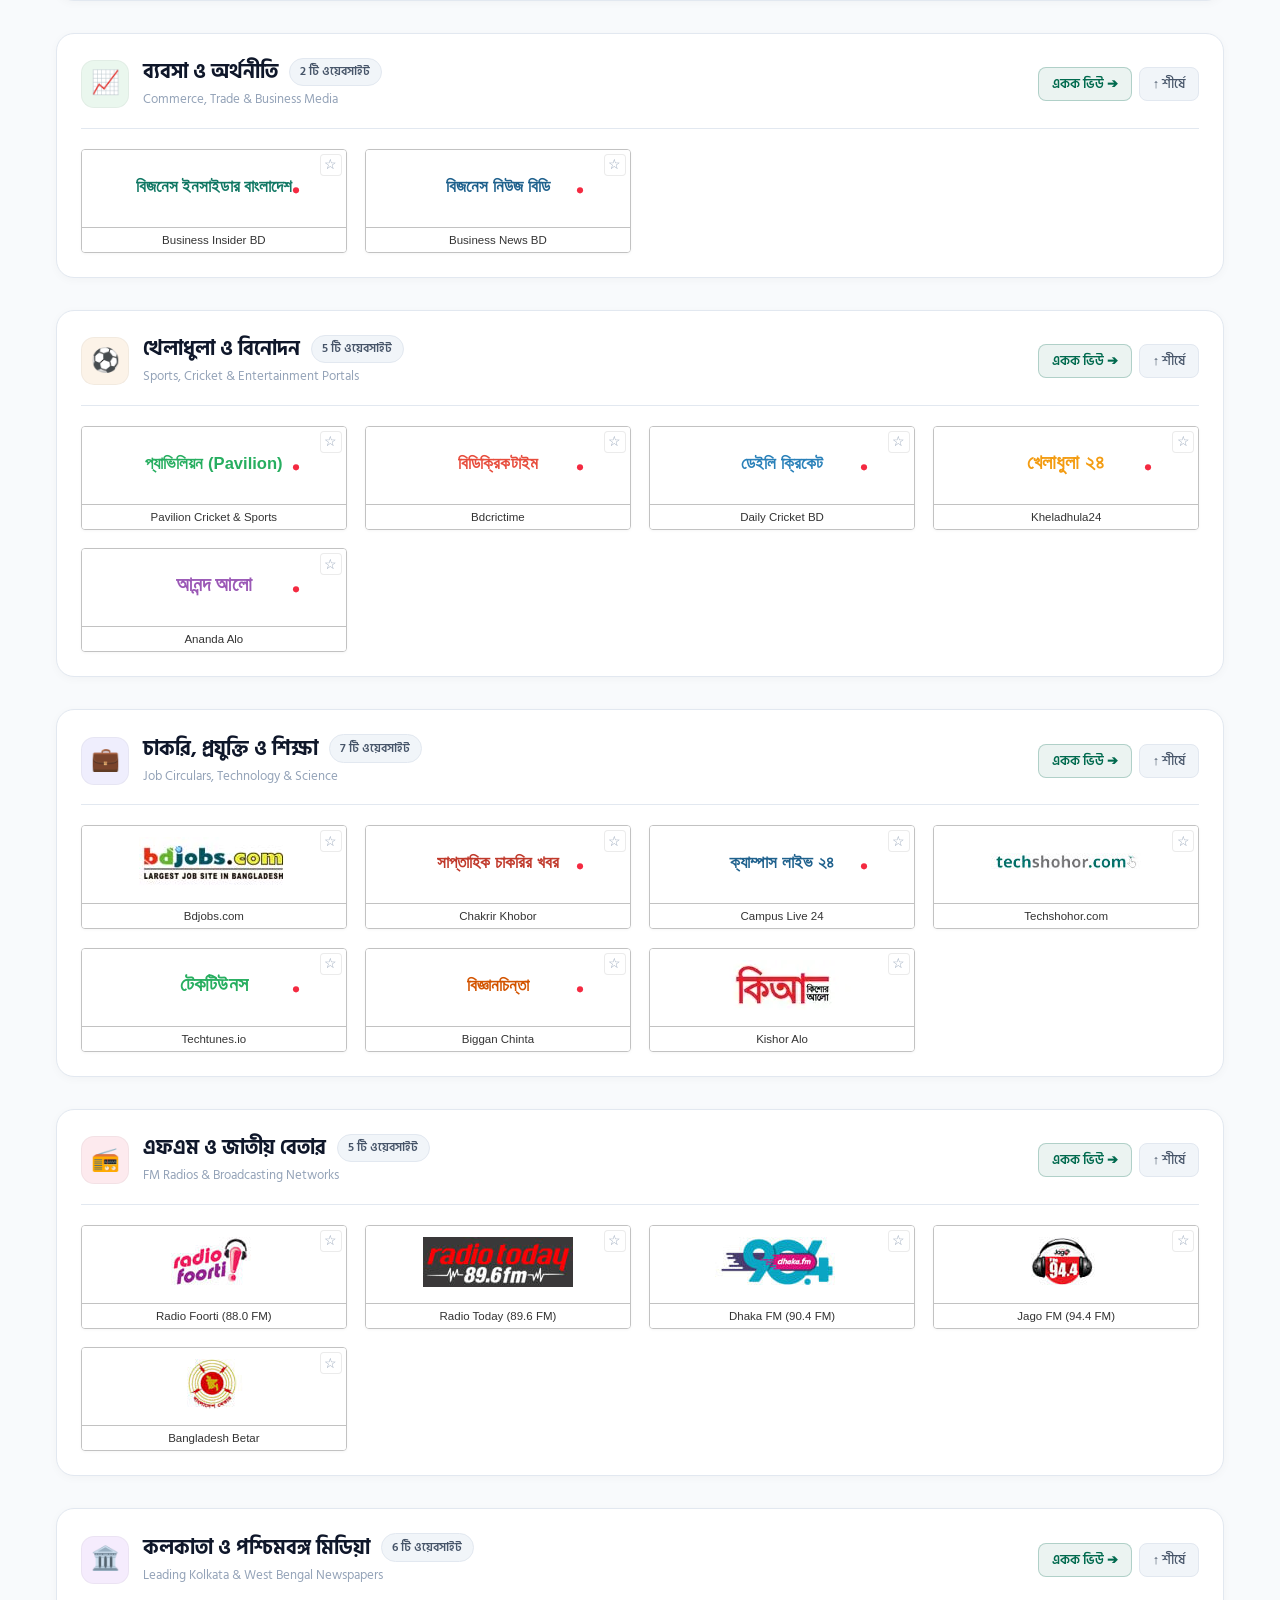
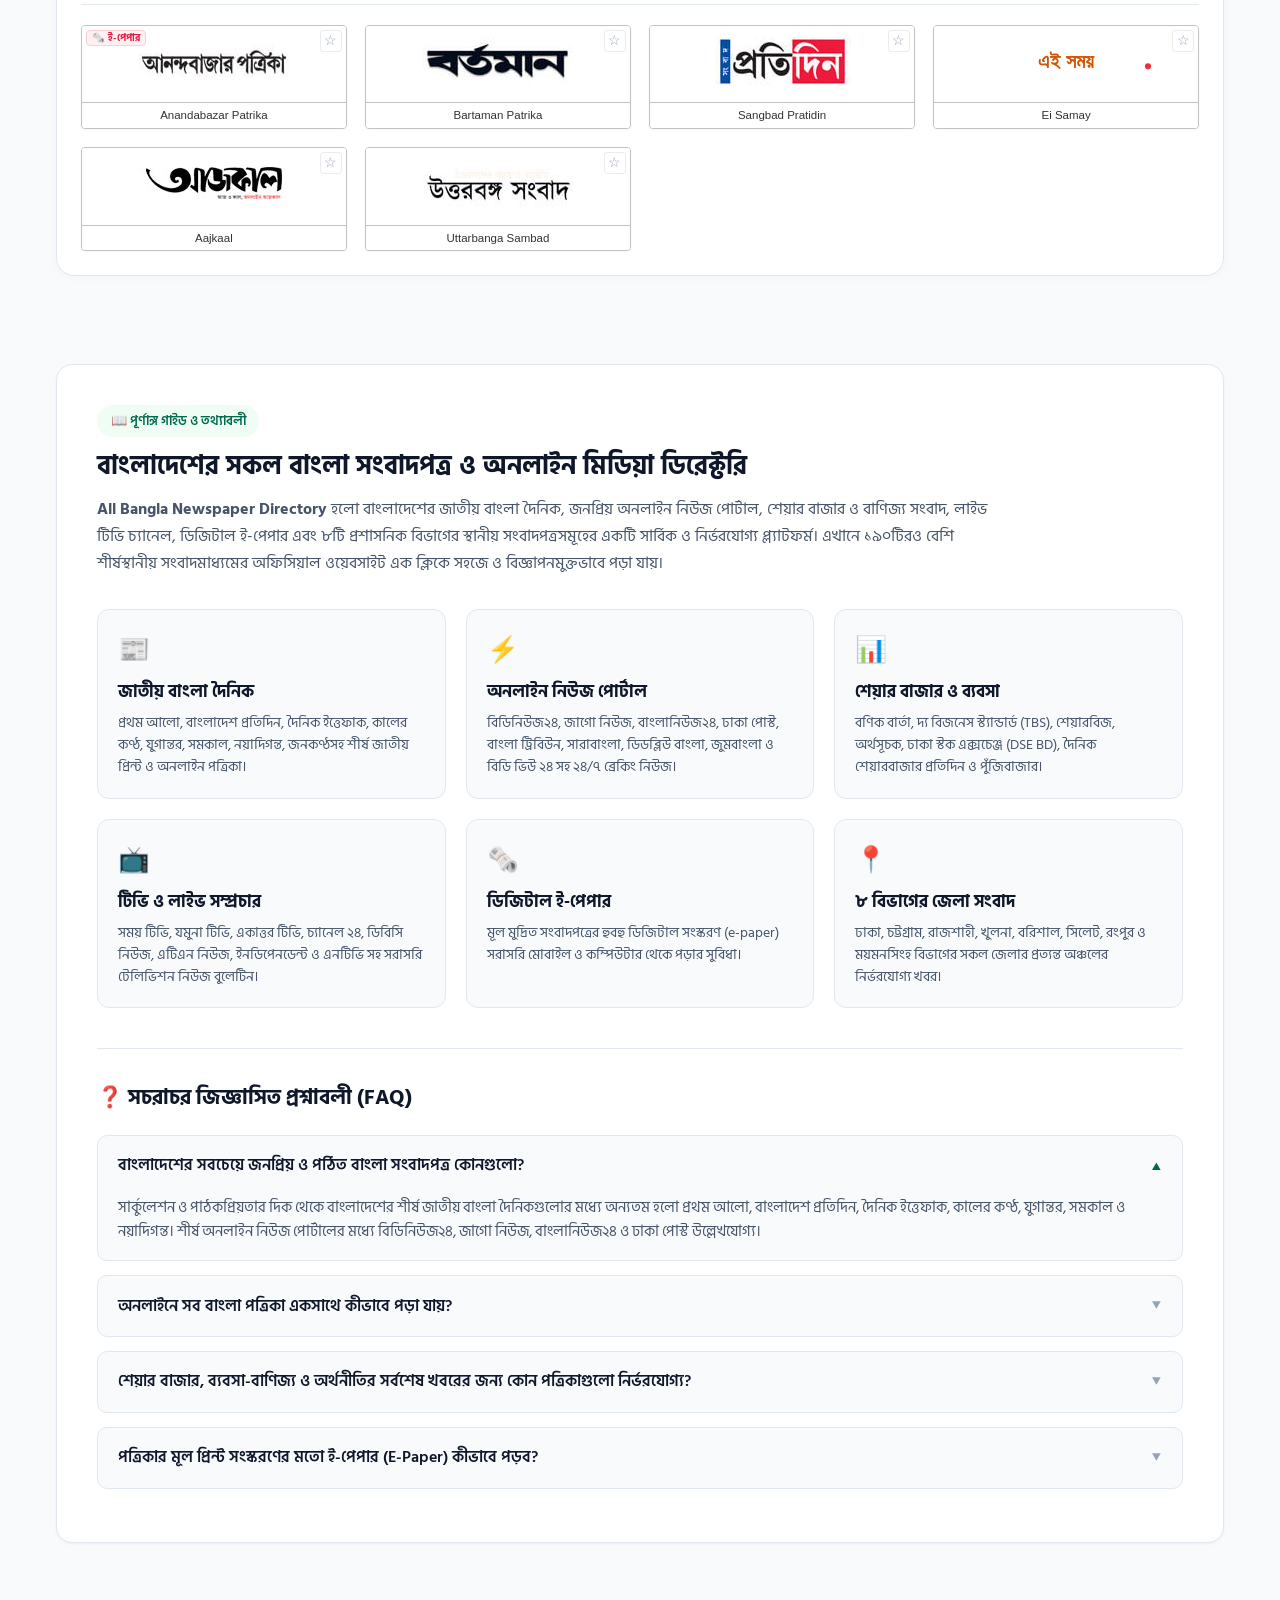
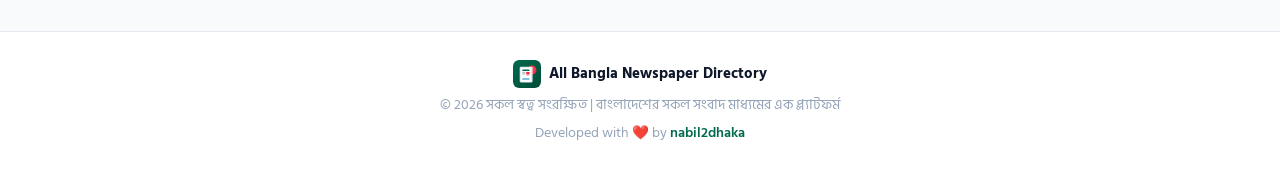
==== commit bfdbc443: "Implement full SEO and GEO suite following notfair-plugin standards (meta tags, JSON-LD, sitemap, Op" ====
--- a/index.html
+++ b/index.html
@@ -3,19 +3,250 @@
 <head>
   <meta charset="UTF-8">
   <meta name="viewport" content="width=device-width, initial-scale=1.0, viewport-fit=cover">
-  <title>All Bangla Newspaper Directory - বাংলাদেশের সকল নিউজ ওয়েবসাইট</title>
-  <meta name="description" content="বাংলাদেশের সকল জাতীয় দৈনিক, অনলাইন নিউজ পোর্টাল, ই-পেপার, টিভি চ্যানেল, ৮ বিভাগের জেলা সংবাদপত্র, ইংরেজি, ব্যবসা, খেলাধুলা, চাকরি ও প্রযুক্তি সংবাদপত্রের পূর্ণাঙ্গ ডিরেক্টরি।">
   
-  <!-- Favicon -->
+  <!-- SEO Primary Meta Tags (notfair:meta-tags-optimizer) -->
+  <title>All Bangla Newspaper List (সকল বাংলা সংবাদপত্র) | 190+ News Portals</title>
+  <meta name="title" content="All Bangla Newspaper List (সকল বাংলা সংবাদপত্র) | 190+ News Portals">
+  <meta name="description" content="Browse 190+ verified Bangla newspapers, national dailies, online news portals, share market news, TV channels, epapers & job portals in one fast directory.">
+  <meta name="keywords" content="all bangla newspaper, all bangla newspaper list, bangla newspaper, bangla news portal, prothom alo, bdnews24, bangladesh newspapers, sharebazar news, bangla epaper, dainik bangla, all bangla news, live tv news bangladesh">
+  <meta name="author" content="nabil2dhaka">
+  <meta name="publisher" content="All Bangla Newspaper">
+  
+  <!-- Canonical & Crawling Directives -->
+  <link rel="canonical" href="https://nabil2dhaka.github.io/allbanglanewspaper/">
+  <meta name="robots" content="index, follow, max-snippet:-1, max-image-preview:large, max-video-preview:-1">
+  <meta name="googlebot" content="index, follow, max-snippet:-1, max-image-preview:large, max-video-preview:-1">
+  <meta name="bingbot" content="index, follow, max-snippet:-1, max-image-preview:large">
+  
+  <!-- Geographic & Language Meta -->
+  <meta name="geo.region" content="BD">
+  <meta name="geo.placename" content="Dhaka, Bangladesh">
+  <meta name="geo.position" content="23.8103;90.4125">
+  <meta name="ICBM" content="23.8103, 90.4125">
+  <meta http-equiv="content-language" content="bn, en">
+  
+  <!-- Open Graph / Facebook Protocol -->
+  <meta property="og:type" content="website">
+  <meta property="og:site_name" content="All Bangla Newspaper Directory">
+  <meta property="og:url" content="https://nabil2dhaka.github.io/allbanglanewspaper/">
+  <meta property="og:title" content="All Bangla Newspaper List (সকল বাংলা সংবাদপত্র) | 190+ Portals">
+  <meta property="og:description" content="Complete directory of 190+ verified Bangladeshi newspapers, online news portals, share market news, epapers, and live TV channels.">
+  <meta property="og:image" content="https://nabil2dhaka.github.io/allbanglanewspaper/assets/og-preview.png">
+  <meta property="og:image:secure_url" content="https://nabil2dhaka.github.io/allbanglanewspaper/assets/og-preview.png">
+  <meta property="og:image:type" content="image/png">
+  <meta property="og:image:width" content="1200">
+  <meta property="og:image:height" content="630">
+  <meta property="og:image:alt" content="All Bangla Newspaper Directory - 190+ Verified Publications">
+  <meta property="og:locale" content="bn_BD">
+  <meta property="og:locale:alternate" content="en_US">
+  
+  <!-- Twitter Card Protocol -->
+  <meta name="twitter:card" content="summary_large_image">
+  <meta name="twitter:url" content="https://nabil2dhaka.github.io/allbanglanewspaper/">
+  <meta name="twitter:title" content="All Bangla Newspaper List - সকল বাংলা সংবাদপত্র ডিরেক্টরি">
+  <meta name="twitter:description" content="Browse 190+ verified Bangla newspapers, national dailies, online news portals, share market news, TV channels & epapers in one fast directory.">
+  <meta name="twitter:image" content="https://nabil2dhaka.github.io/allbanglanewspaper/assets/og-preview.png">
+  <meta name="twitter:image:alt" content="All Bangla Newspaper Directory">
+  
+  <!-- Favicon & Mobile Theme -->
   <link rel="icon" type="image/svg+xml" href="assets/favicon.svg">
   <link rel="apple-touch-icon" href="assets/favicon.svg">
   <meta name="theme-color" content="#006A4E">
-
-  <!-- Google Fonts -->
+  <meta name="apple-mobile-web-app-capable" content="yes">
+  <meta name="apple-mobile-web-app-status-bar-style" content="default">
+  <meta name="apple-mobile-web-app-title" content="Bangla News">
+
+  <!-- Performance: Preconnect & Fonts -->
   <link rel="preconnect" href="https://fonts.googleapis.com">
   <link rel="preconnect" href="https://fonts.gstatic.com" crossorigin>
   <link href="https://fonts.googleapis.com/css2?family=Hind+Siliguri:wght@400;500;600;700&family=Inter:wght@400;500;600;700;800&display=swap" rel="stylesheet">
   <link rel="stylesheet" href="styles.css">
+
+  <!-- JSON-LD Structured Data (notfair:schema-markup-generator) -->
+  <script type="application/ld+json">
+  {
+    "@context": "https://schema.org",
+    "@graph": [
+      {
+        "@type": "WebSite",
+        "@id": "https://nabil2dhaka.github.io/allbanglanewspaper/#website",
+        "url": "https://nabil2dhaka.github.io/allbanglanewspaper/",
+        "name": "All Bangla Newspaper Directory",
+        "alternateName": [
+          "সকল বাংলা সংবাদপত্র",
+          "All Bangla Newspaper",
+          "Bangla News Directory"
+        ],
+        "description": "Comprehensive directory of 190+ verified Bangla national dailies, online news portals, stock market publications, TV news, e-papers, and regional newspapers.",
+        "inLanguage": ["bn-BD", "en-US"],
+        "publisher": {
+          "@id": "https://nabil2dhaka.github.io/allbanglanewspaper/#organization"
+        },
+        "potentialAction": {
+          "@type": "SearchAction",
+          "target": {
+            "@type": "EntryPoint",
+            "urlTemplate": "https://nabil2dhaka.github.io/allbanglanewspaper/?q={search_term_string}"
+          },
+          "query-input": "required name=search_term_string"
+        }
+      },
+      {
+        "@type": "Organization",
+        "@id": "https://nabil2dhaka.github.io/allbanglanewspaper/#organization",
+        "name": "All Bangla Newspaper",
+        "url": "https://nabil2dhaka.github.io/allbanglanewspaper/",
+        "logo": {
+          "@type": "ImageObject",
+          "@id": "https://nabil2dhaka.github.io/allbanglanewspaper/#logo",
+          "url": "https://nabil2dhaka.github.io/allbanglanewspaper/assets/favicon.svg",
+          "caption": "All Bangla Newspaper Logo"
+        },
+        "image": "https://nabil2dhaka.github.io/allbanglanewspaper/assets/og-preview.png",
+        "sameAs": [
+          "https://github.com/nabil2dhaka/allbanglanewspaper"
+        ]
+      },
+      {
+        "@type": "CollectionPage",
+        "@id": "https://nabil2dhaka.github.io/allbanglanewspaper/#webpage",
+        "url": "https://nabil2dhaka.github.io/allbanglanewspaper/",
+        "name": "All Bangla Newspaper List (সকল বাংলা সংবাদপত্র) | 190+ News Portals",
+        "isPartOf": {
+          "@id": "https://nabil2dhaka.github.io/allbanglanewspaper/#website"
+        },
+        "about": {
+          "@id": "https://nabil2dhaka.github.io/allbanglanewspaper/#organization"
+        },
+        "description": "Browse 190+ verified Bangla newspapers, national dailies, online news portals, share market news, TV channels, epapers & job portals in one fast directory.",
+        "inLanguage": "bn-BD",
+        "breadcrumb": {
+          "@type": "BreadcrumbList",
+          "itemListElement": [
+            {
+              "@type": "ListItem",
+              "position": 1,
+              "name": "Home",
+              "item": "https://nabil2dhaka.github.io/allbanglanewspaper/"
+            },
+            {
+              "@type": "ListItem",
+              "position": 2,
+              "name": "All Bangla Newspaper List",
+              "item": "https://nabil2dhaka.github.io/allbanglanewspaper/"
+            }
+          ]
+        },
+        "mainEntity": {
+          "@type": "ItemList",
+          "name": "Major Bangladesh Newspapers & Portals",
+          "itemListOrder": "https://schema.org/ItemListOrderDescending",
+          "numberOfItems": 10,
+          "itemListElement": [
+            {
+              "@type": "ListItem",
+              "position": 1,
+              "name": "প্রথম আলো (Prothom Alo)",
+              "url": "https://www.prothomalo.com"
+            },
+            {
+              "@type": "ListItem",
+              "position": 2,
+              "name": "বাংলাদেশ প্রতিদিন (Bangladesh Pratidin)",
+              "url": "https://www.bd-pratidin.com"
+            },
+            {
+              "@type": "ListItem",
+              "position": 3,
+              "name": "ইত্তেফাক (Daily Ittefaq)",
+              "url": "https://www.ittefaq.com.bd"
+            },
+            {
+              "@type": "ListItem",
+              "position": 4,
+              "name": "কালের কণ্ঠ (Kaler Kantho)",
+              "url": "https://www.kalerkantho.com"
+            },
+            {
+              "@type": "ListItem",
+              "position": 5,
+              "name": "যুগান্তর (Daily Jugantor)",
+              "url": "https://www.jugantor.com"
+            },
+            {
+              "@type": "ListItem",
+              "position": 6,
+              "name": "বিডিনিউজ২৪ (bdnews24)",
+              "url": "https://bangla.bdnews24.com"
+            },
+            {
+              "@type": "ListItem",
+              "position": 7,
+              "name": "বাংলানিউজ২৪ (banglanews24)",
+              "url": "https://www.banglanews24.com"
+            },
+            {
+              "@type": "ListItem",
+              "position": 8,
+              "name": "জাগো নিউজ ২৪ (Jago News 24)",
+              "url": "https://www.jagonews24.com"
+            },
+            {
+              "@type": "ListItem",
+              "position": 9,
+              "name": "The Daily Star (ডেইলি স্টার)",
+              "url": "https://www.thedailystar.net"
+            },
+            {
+              "@type": "ListItem",
+              "position": 10,
+              "name": "বণিক বার্তা (Bonik Barta)",
+              "url": "https://bonikbarta.net"
+            }
+          ]
+        }
+      },
+      {
+        "@type": "FAQPage",
+        "@id": "https://nabil2dhaka.github.io/allbanglanewspaper/#faq",
+        "mainEntity": [
+          {
+            "@type": "Question",
+            "name": "বাংলাদেশের সবচেয়ে জনপ্রিয় বাংলা সংবাদপত্র কোনগুলো? (What are the top Bangla newspapers?)",
+            "acceptedAnswer": {
+              "@type": "Answer",
+              "text": "বাংলাদেশের শীর্ষ ও সর্বাধিক পঠিত জাতীয় বাংলা দৈনিকগুলোর মধ্যে রয়েছে প্রথম আলো, বাংলাদেশ প্রতিদিন, দৈনিক ইত্তেফাক, কালের কণ্ঠ, যুগান্তর, সমকাল, জনকণ্ঠ ও নয়াদিগন্ত। শীর্ষ অনলাইন পোর্টালগুলোর মধ্যে রয়েছে বিডিনিউজ২৪, জাগোনিউজ২৪, বাংলা ট্রিবিউন এবং ঢাকা পোস্ট।"
+            }
+          },
+          {
+            "@type": "Question",
+            "name": "অনলাইনে সব বাংলা পত্রিকা একসাথে কীভাবে পড়া যায়?",
+            "acceptedAnswer": {
+              "@type": "Answer",
+              "text": "All Bangla Newspaper ডিরেক্টরির মাধ্যমে বাংলাদেশের ১৯০টিরও বেশি জাতীয় দৈনিক, অনলাইন পোর্টাল, টিভি সংবাদ ও ৮ বিভাগের আঞ্চলিক পত্রিকা এক ক্লিকে সহজে ও বিজ্ঞাপনমুক্তভাবে পড়া যায়।"
+            }
+          },
+          {
+            "@type": "Question",
+            "name": "শেয়ার বাজার ও অর্থনীতির খবরের জন্য সেরা পত্রিকা কোনগুলো?",
+            "acceptedAnswer": {
+              "@type": "Answer",
+              "text": "শেয়ার বাজার ও ব্যবসা-বাণিজ্যের খবরের জন্য উল্লেখযোগ্য পত্রিকা ও পোর্টালগুলো হলো: বণিক বার্তা, দ্য বিজনেস স্ট্যান্ডার্ড (TBS), শেয়ারবিজ, অর্থসূচক, ঢাকা স্টক এক্সচেঞ্জ (DSE BD), দৈনিক শেয়ারবাজার প্রতিদিন ও পুঁজিবাজার।"
+            }
+          },
+          {
+            "@type": "Question",
+            "name": "বাংলা পত্রিকার ই-পেপার (E-Paper) সংস্করণ কীভাবে পড়া যাবে?",
+            "acceptedAnswer": {
+              "@type": "Answer",
+              "text": "এই ডিরেক্টরির 'ই-পেপার' ক্যাটাগরি বা প্রতিটি পত্রিকার কার্ডের '🗞️ ই-পেপার' ব্যাজে ক্লিক করে সরাসরি সংশ্লিষ্ট সংবাদপত্রের অফিসিয়াল ডিজিটাল প্রিন্ট সংস্করণ (E-Paper) পড়া যায়।"
+            }
+          }
+        ]
+      }
+    ]
+  }
+  </script>
 </head>
 <body>
   <!-- Header / Navigation -->
@@ -80,17 +311,17 @@
       <div class="top10-quickbar">
         <span class="top10-label">🔥 দ্রুত অ্যাক্সেস:</span>
         <div class="top10-chips">
-          <a href="https://www.prothomalo.com" target="_blank" rel="noopener" class="top10-chip"><img src="https://www.google.com/s2/favicons?domain=prothomalo.com&sz=32" alt="" class="chip-logo" loading="lazy"> প্রথম আলো</a>
-          <a href="https://www.bd-pratidin.com" target="_blank" rel="noopener" class="top10-chip"><img src="https://www.google.com/s2/favicons?domain=bd-pratidin.com&sz=32" alt="" class="chip-logo" loading="lazy"> বাংলাদেশ প্রতিদিন</a>
-          <a href="https://www.jugantor.com" target="_blank" rel="noopener" class="top10-chip"><img src="https://www.google.com/s2/favicons?domain=jugantor.com&sz=32" alt="" class="chip-logo" loading="lazy"> যুগান্তর</a>
-          <a href="https://www.kalerkantho.com" target="_blank" rel="noopener" class="top10-chip"><img src="https://www.google.com/s2/favicons?domain=kalerkantho.com&sz=32" alt="" class="chip-logo" loading="lazy"> কালের কণ্ঠ</a>
-          <a href="https://www.ittefaq.com.bd" target="_blank" rel="noopener" class="top10-chip"><img src="https://www.google.com/s2/favicons?domain=ittefaq.com.bd&sz=32" alt="" class="chip-logo" loading="lazy"> ইত্তেফাক</a>
-          <a href="https://www.samakal.com" target="_blank" rel="noopener" class="top10-chip"><img src="https://www.google.com/s2/favicons?domain=samakal.com&sz=32" alt="" class="chip-logo" loading="lazy"> সমকাল</a>
-          <a href="https://www.thedailystar.net" target="_blank" rel="noopener" class="top10-chip"><img src="https://www.google.com/s2/favicons?domain=thedailystar.net&sz=32" alt="" class="chip-logo" loading="lazy"> ডেইলি স্টার</a>
-          <a href="https://bangla.bdnews24.com" target="_blank" rel="noopener" class="top10-chip"><img src="https://www.google.com/s2/favicons?domain=bangla.bdnews24.com&sz=32" alt="" class="chip-logo" loading="lazy"> বিডিনিউজ২৪</a>
-          <a href="https://www.jagonews24.com" target="_blank" rel="noopener" class="top10-chip"><img src="https://www.google.com/s2/favicons?domain=jagonews24.com&sz=32" alt="" class="chip-logo" loading="lazy"> জাগো নিউজ</a>
-          <a href="https://www.somoynews.tv" target="_blank" rel="noopener" class="top10-chip"><img src="https://www.google.com/s2/favicons?domain=somoynews.tv&sz=32" alt="" class="chip-logo" loading="lazy"> সময় টিভি</a>
-          <a href="https://www.jamuna.tv" target="_blank" rel="noopener" class="top10-chip"><img src="https://www.google.com/s2/favicons?domain=jamuna.tv&sz=32" alt="" class="chip-logo" loading="lazy"> যমুনা টিভি</a>
+          <a href="https://www.prothomalo.com" target="_blank" rel="noopener" class="top10-chip"><img src="https://www.google.com/s2/favicons?domain=prothomalo.com&sz=32" alt="প্রথম আলো" class="chip-logo" width="18" height="18" loading="lazy" decoding="async"> প্রথম আলো</a>
+          <a href="https://www.bd-pratidin.com" target="_blank" rel="noopener" class="top10-chip"><img src="https://www.google.com/s2/favicons?domain=bd-pratidin.com&sz=32" alt="বাংলাদেশ প্রতিদিন" class="chip-logo" width="18" height="18" loading="lazy" decoding="async"> বাংলাদেশ প্রতিদিন</a>
+          <a href="https://www.jugantor.com" target="_blank" rel="noopener" class="top10-chip"><img src="https://www.google.com/s2/favicons?domain=jugantor.com&sz=32" alt="যুগান্তর" class="chip-logo" width="18" height="18" loading="lazy" decoding="async"> যুগান্তর</a>
+          <a href="https://www.kalerkantho.com" target="_blank" rel="noopener" class="top10-chip"><img src="https://www.google.com/s2/favicons?domain=kalerkantho.com&sz=32" alt="কালের কণ্ঠ" class="chip-logo" width="18" height="18" loading="lazy" decoding="async"> কালের কণ্ঠ</a>
+          <a href="https://www.ittefaq.com.bd" target="_blank" rel="noopener" class="top10-chip"><img src="https://www.google.com/s2/favicons?domain=ittefaq.com.bd&sz=32" alt="ইত্তেফাক" class="chip-logo" width="18" height="18" loading="lazy" decoding="async"> ইত্তেফাক</a>
+          <a href="https://www.samakal.com" target="_blank" rel="noopener" class="top10-chip"><img src="https://www.google.com/s2/favicons?domain=samakal.com&sz=32" alt="সমকাল" class="chip-logo" width="18" height="18" loading="lazy" decoding="async"> সমকাল</a>
+          <a href="https://www.thedailystar.net" target="_blank" rel="noopener" class="top10-chip"><img src="https://www.google.com/s2/favicons?domain=thedailystar.net&sz=32" alt="ডেইলি স্টার" class="chip-logo" width="18" height="18" loading="lazy" decoding="async"> ডেইলি স্টার</a>
+          <a href="https://bangla.bdnews24.com" target="_blank" rel="noopener" class="top10-chip"><img src="https://www.google.com/s2/favicons?domain=bangla.bdnews24.com&sz=32" alt="বিডিনিউজ২৪" class="chip-logo" width="18" height="18" loading="lazy" decoding="async"> বিডিনিউজ২৪</a>
+          <a href="https://www.jagonews24.com" target="_blank" rel="noopener" class="top10-chip"><img src="https://www.google.com/s2/favicons?domain=jagonews24.com&sz=32" alt="জাগো নিউজ" class="chip-logo" width="18" height="18" loading="lazy" decoding="async"> জাগো নিউজ</a>
+          <a href="https://www.somoynews.tv" target="_blank" rel="noopener" class="top10-chip"><img src="https://www.google.com/s2/favicons?domain=somoynews.tv&sz=32" alt="সময় টিভি" class="chip-logo" width="18" height="18" loading="lazy" decoding="async"> সময় টিভি</a>
+          <a href="https://www.jamuna.tv" target="_blank" rel="noopener" class="top10-chip"><img src="https://www.google.com/s2/favicons?domain=jamuna.tv&sz=32" alt="যমুনা টিভি" class="chip-logo" width="18" height="18" loading="lazy" decoding="async"> যমুনা টিভি</a>
         </div>
       </div>
     </div>
@@ -190,6 +421,96 @@
       <p>আপনার অনুসন্ধানের সাথে মিলে এমন কোনো পত্রিকা পাওয়া যায়নি। অন্য কোনো নাম বা ক্যাটাগরি দিয়ে চেষ্টা করুন।</p>
       <button id="resetSearchBtn" class="btn-reset">সকল পত্রিকা পুনরায় দেখুন</button>
     </div>
+
+    <!-- Editorial Guide & FAQ Section (GEO & SXO Optimization) -->
+    <section class="seo-guide-section" id="editorialGuide" aria-labelledby="guideHeading">
+      <div class="seo-guide-header">
+        <span class="seo-guide-badge">📖 পূর্ণাঙ্গ গাইড ও তথ্যাবলী</span>
+        <h2 id="guideHeading" class="seo-guide-title">বাংলাদেশের সকল বাংলা সংবাদপত্র ও অনলাইন মিডিয়া ডিরেক্টরি</h2>
+        <p class="seo-guide-intro">
+          <strong>All Bangla Newspaper Directory</strong> হলো বাংলাদেশের জাতীয় বাংলা দৈনিক, জনপ্রিয় অনলাইন নিউজ পোর্টাল, শেয়ার বাজার ও বাণিজ্য সংবাদ, লাইভ টিভি চ্যানেল, ডিজিটাল ই-পেপার এবং ৮টি প্রশাসনিক বিভাগের স্থানীয় সংবাদপত্রসমূহের একটি সার্বিক ও নির্ভরযোগ্য প্ল্যাটফর্ম। এখানে ১৯০টিরও বেশি শীর্ষস্থানীয় সংবাদমাধ্যমের অফিসিয়াল ওয়েবসাইট এক ক্লিকে সহজে ও বিজ্ঞাপনমুক্তভাবে পড়া যায়।
+        </p>
+      </div>
+
+      <!-- Quick Facts / Summary Grid (High GEO Citation Signal) -->
+      <div class="seo-facts-grid">
+        <div class="seo-fact-card">
+          <div class="fact-icon">📰</div>
+          <h3 class="fact-title">জাতীয় বাংলা দৈনিক</h3>
+          <p class="fact-desc">প্রথম আলো, বাংলাদেশ প্রতিদিন, দৈনিক ইত্তেফাক, কালের কণ্ঠ, যুগান্তর, সমকাল, নয়াদিগন্ত, জনকণ্ঠসহ শীর্ষ জাতীয় প্রিন্ট ও অনলাইন পত্রিকা।</p>
+        </div>
+        <div class="seo-fact-card">
+          <div class="fact-icon">⚡</div>
+          <h3 class="fact-title">অনলাইন নিউজ পোর্টাল</h3>
+          <p class="fact-desc">বিডিনিউজ২৪, জাগো নিউজ, বাংলানিউজ২৪, ঢাকা পোস্ট, বাংলা ট্রিবিউন, সারাবাংলা, ডিডব্লিউ বাংলা, জুমবাংলা ও বিডি ভিউ ২৪ সহ ২৪/৭ ব্রেকিং নিউজ।</p>
+        </div>
+        <div class="seo-fact-card">
+          <div class="fact-icon">📊</div>
+          <h3 class="fact-title">শেয়ার বাজার ও ব্যবসা</h3>
+          <p class="fact-desc">বণিক বার্তা, দ্য বিজনেস স্ট্যান্ডার্ড (TBS), শেয়ারবিজ, অর্থসূচক, ঢাকা স্টক এক্সচেঞ্জ (DSE BD), দৈনিক শেয়ারবাজার প্রতিদিন ও পুঁজিবাজার।</p>
+        </div>
+        <div class="seo-fact-card">
+          <div class="fact-icon">📺</div>
+          <h3 class="fact-title">টিভি ও লাইভ সম্প্রচার</h3>
+          <p class="fact-desc">সময় টিভি, যমুনা টিভি, একাত্তর টিভি, চ্যানেল ২৪, ডিবিসি নিউজ, এটিএন নিউজ, ইনডিপেনডেন্ট ও এনটিভি সহ সরাসরি টেলিভিশন নিউজ বুলেটিন।</p>
+        </div>
+        <div class="seo-fact-card">
+          <div class="fact-icon">🗞️</div>
+          <h3 class="fact-title">ডিজিটাল ই-পেপার</h3>
+          <p class="fact-desc">মূল মুদ্রিত সংবাদপত্রের হুবহু ডিজিটাল সংস্করণ (e-paper) সরাসরি মোবাইল ও কম্পিউটার থেকে পড়ার সুবিধা।</p>
+        </div>
+        <div class="seo-fact-card">
+          <div class="fact-icon">📍</div>
+          <h3 class="fact-title">৮ বিভাগের জেলা সংবাদ</h3>
+          <p class="fact-desc">ঢাকা, চট্টগ্রাম, রাজশাহী, খুলনা, বরিশাল, সিলেট, রংপুর ও ময়মনসিংহ বিভাগের সকল জেলার প্রত্যন্ত অঞ্চলের নির্ভরযোগ্য খবর।</p>
+        </div>
+      </div>
+
+      <!-- Interactive FAQ Accordion (Aligned with FAQPage JSON-LD) -->
+      <div class="seo-faq-wrapper">
+        <h3 class="faq-section-title">❓ সচরাচর জিজ্ঞাসিত প্রশ্নাবলী (FAQ)</h3>
+        
+        <details class="faq-item" open>
+          <summary class="faq-question">
+            <span>বাংলাদেশের সবচেয়ে জনপ্রিয় ও পঠিত বাংলা সংবাদপত্র কোনগুলো?</span>
+            <span class="faq-chevron">▾</span>
+          </summary>
+          <div class="faq-answer">
+            <p>সার্কুলেশন ও পাঠকপ্রিয়তার দিক থেকে বাংলাদেশের শীর্ষ জাতীয় বাংলা দৈনিকগুলোর মধ্যে অন্যতম হলো প্রথম আলো, বাংলাদেশ প্রতিদিন, দৈনিক ইত্তেফাক, কালের কণ্ঠ, যুগান্তর, সমকাল ও নয়াদিগন্ত। শীর্ষ অনলাইন নিউজ পোর্টালের মধ্যে বিডিনিউজ২৪, জাগো নিউজ, বাংলানিউজ২৪ ও ঢাকা পোস্ট উল্লেখযোগ্য।</p>
+          </div>
+        </details>
+
+        <details class="faq-item">
+          <summary class="faq-question">
+            <span>অনলাইনে সব বাংলা পত্রিকা একসাথে কীভাবে পড়া যায়?</span>
+            <span class="faq-chevron">▾</span>
+          </summary>
+          <div class="faq-answer">
+            <p>All Bangla Newspaper ডিরেক্টরি ব্যবহার করে আপনি যেকোনো ডিভাইস থেকে ১৯০টিরও বেশি জাতীয় দৈনিক, অনলাইন পোর্টাল, টিভি ও আঞ্চলিক সংবাদপত্র এক ঠিকানায় কোনো ঝামেলা ছাড়াই সরাসরি ব্রাউজ করতে পারবেন। এখানে দ্রুত খোঁজার জন্য সার্চ বার এবং পছন্দসই পত্রিকা সহজে সেভ করার জন্য ফেভারিট বুকমার্ক সুবিধা রয়েছে।</p>
+          </div>
+        </details>
+
+        <details class="faq-item">
+          <summary class="faq-question">
+            <span>শেয়ার বাজার, ব্যবসা-বাণিজ্য ও অর্থনীতির সর্বশেষ খবরের জন্য কোন পত্রিকাগুলো নির্ভরযোগ্য?</span>
+            <span class="faq-chevron">▾</span>
+          </summary>
+          <div class="faq-answer">
+            <p>পুঁজিবাজার ও বাণিজ্য খবরের জন্য সবচেয়ে বিশ্বস্ত মাধ্যমগুলোর মধ্যে রয়েছে বণিক বার্তা, দ্য বিজনেস স্ট্যান্ডার্ড (TBS), শেয়ারবিজ, অর্থসূচক, DSE BD (ঢাকা স্টক এক্সচেঞ্জ), দৈনিক শেয়ারবাজার প্রতিদিন, শেয়ার বিজনেস ২৪ ও পুঁজিবাজার।</p>
+          </div>
+        </details>
+
+        <details class="faq-item">
+          <summary class="faq-question">
+            <span>পত্রিকার মূল প্রিন্ট সংস্করণের মতো ই-পেপার (E-Paper) কীভাবে পড়ব?</span>
+            <span class="faq-chevron">▾</span>
+          </summary>
+          <div class="faq-answer">
+            <p>আমাদের সাইটের 'ই-পেপার' ক্যাটাগরি ট্যাবে ক্লিক করে অথবা যেকোনো সংবাদপত্রের কার্ডে থাকা '🗞️ ই-পেপার' ব্যাজে ক্লিক করলে আপনি সরাসরি সেই পত্রিকার অফিসিয়াল ডিজিটাল ই-পেপার সংস্করণে প্রবেশ করতে পারবেন।</p>
+          </div>
+        </details>
+      </div>
+    </section>
   </main>
 
   <!-- Floating Back to Top Button for Mobile -->
--- a/styles.css
+++ b/styles.css
@@ -1686,3 +1686,172 @@
     font-size: 0.7rem;
   }
 }
+
+/* =========================================================================
+   SEO Guide & FAQ Section (notfair:geo-optimizer & notfair:sxo)
+   ========================================================================= */
+.seo-guide-section {
+  margin: 3.5rem 0 2rem 0;
+  padding: 2.5rem;
+  background-color: var(--bg-card);
+  border: 1px solid var(--border-color);
+  border-radius: 16px;
+  box-shadow: var(--shadow-sm);
+}
+
+.seo-guide-header {
+  margin-bottom: 2rem;
+}
+
+.seo-guide-badge {
+  display: inline-block;
+  padding: 0.35rem 0.85rem;
+  font-size: 0.82rem;
+  font-weight: 600;
+  background-color: var(--accent-light);
+  color: var(--accent-green);
+  border-radius: 9999px;
+  margin-bottom: 0.75rem;
+}
+
+[data-theme="dark"] .seo-guide-badge {
+  background-color: rgba(0, 106, 78, 0.25);
+  color: #34d399;
+}
+
+.seo-guide-title {
+  font-size: 1.6rem;
+  font-weight: 700;
+  color: var(--text-primary);
+  margin-bottom: 0.85rem;
+  line-height: 1.35;
+}
+
+.seo-guide-intro {
+  font-size: 0.98rem;
+  color: var(--text-secondary);
+  line-height: 1.7;
+  max-width: 900px;
+}
+
+.seo-facts-grid {
+  display: grid;
+  grid-template-columns: repeat(auto-fill, minmax(280px, 1fr));
+  gap: 1.25rem;
+  margin-bottom: 2.5rem;
+}
+
+.seo-fact-card {
+  padding: 1.25rem;
+  background-color: var(--bg-primary);
+  border: 1px solid var(--border-color);
+  border-radius: 12px;
+  transition: transform 0.2s ease, box-shadow 0.2s ease;
+}
+
+.seo-fact-card:hover {
+  transform: translateY(-2px);
+  box-shadow: var(--shadow-md);
+}
+
+.fact-icon {
+  font-size: 1.6rem;
+  margin-bottom: 0.5rem;
+}
+
+.fact-title {
+  font-size: 1.05rem;
+  font-weight: 700;
+  color: var(--text-primary);
+  margin-bottom: 0.4rem;
+}
+
+.fact-desc {
+  font-size: 0.88rem;
+  color: var(--text-secondary);
+  line-height: 1.55;
+}
+
+.seo-faq-wrapper {
+  border-top: 1px solid var(--border-color);
+  padding-top: 2rem;
+}
+
+.faq-section-title {
+  font-size: 1.3rem;
+  font-weight: 700;
+  color: var(--text-primary);
+  margin-bottom: 1.25rem;
+}
+
+.faq-item {
+  margin-bottom: 0.85rem;
+  background-color: var(--bg-primary);
+  border: 1px solid var(--border-color);
+  border-radius: 10px;
+  overflow: hidden;
+  transition: border-color 0.2s;
+}
+
+.faq-item:hover {
+  border-color: var(--accent-green);
+}
+
+.faq-question {
+  padding: 1rem 1.25rem;
+  font-size: 0.98rem;
+  font-weight: 600;
+  color: var(--text-primary);
+  cursor: pointer;
+  display: flex;
+  justify-content: space-between;
+  align-items: center;
+  user-select: none;
+  list-style: none;
+}
+
+.faq-question::-webkit-details-marker {
+  display: none;
+}
+
+.faq-chevron {
+  transition: transform 0.2s ease;
+  font-size: 1.1rem;
+  color: var(--text-muted);
+}
+
+.faq-item[open] .faq-chevron {
+  transform: rotate(180deg);
+  color: var(--accent-green);
+}
+
+.faq-answer {
+  padding: 0 1.25rem 1rem 1.25rem;
+  font-size: 0.92rem;
+  color: var(--text-secondary);
+  line-height: 1.65;
+}
+
+@media (max-width: 640px) {
+  .seo-guide-section {
+    padding: 1.5rem 1rem;
+    margin: 2rem 0 1.5rem 0;
+  }
+
+  .seo-guide-title {
+    font-size: 1.25rem;
+  }
+
+  .seo-facts-grid {
+    grid-template-columns: 1fr;
+  }
+
+  .faq-question {
+    padding: 0.85rem 1rem;
+    font-size: 0.92rem;
+  }
+
+  .faq-answer {
+    padding: 0 1rem 0.85rem 1rem;
+  }
+}
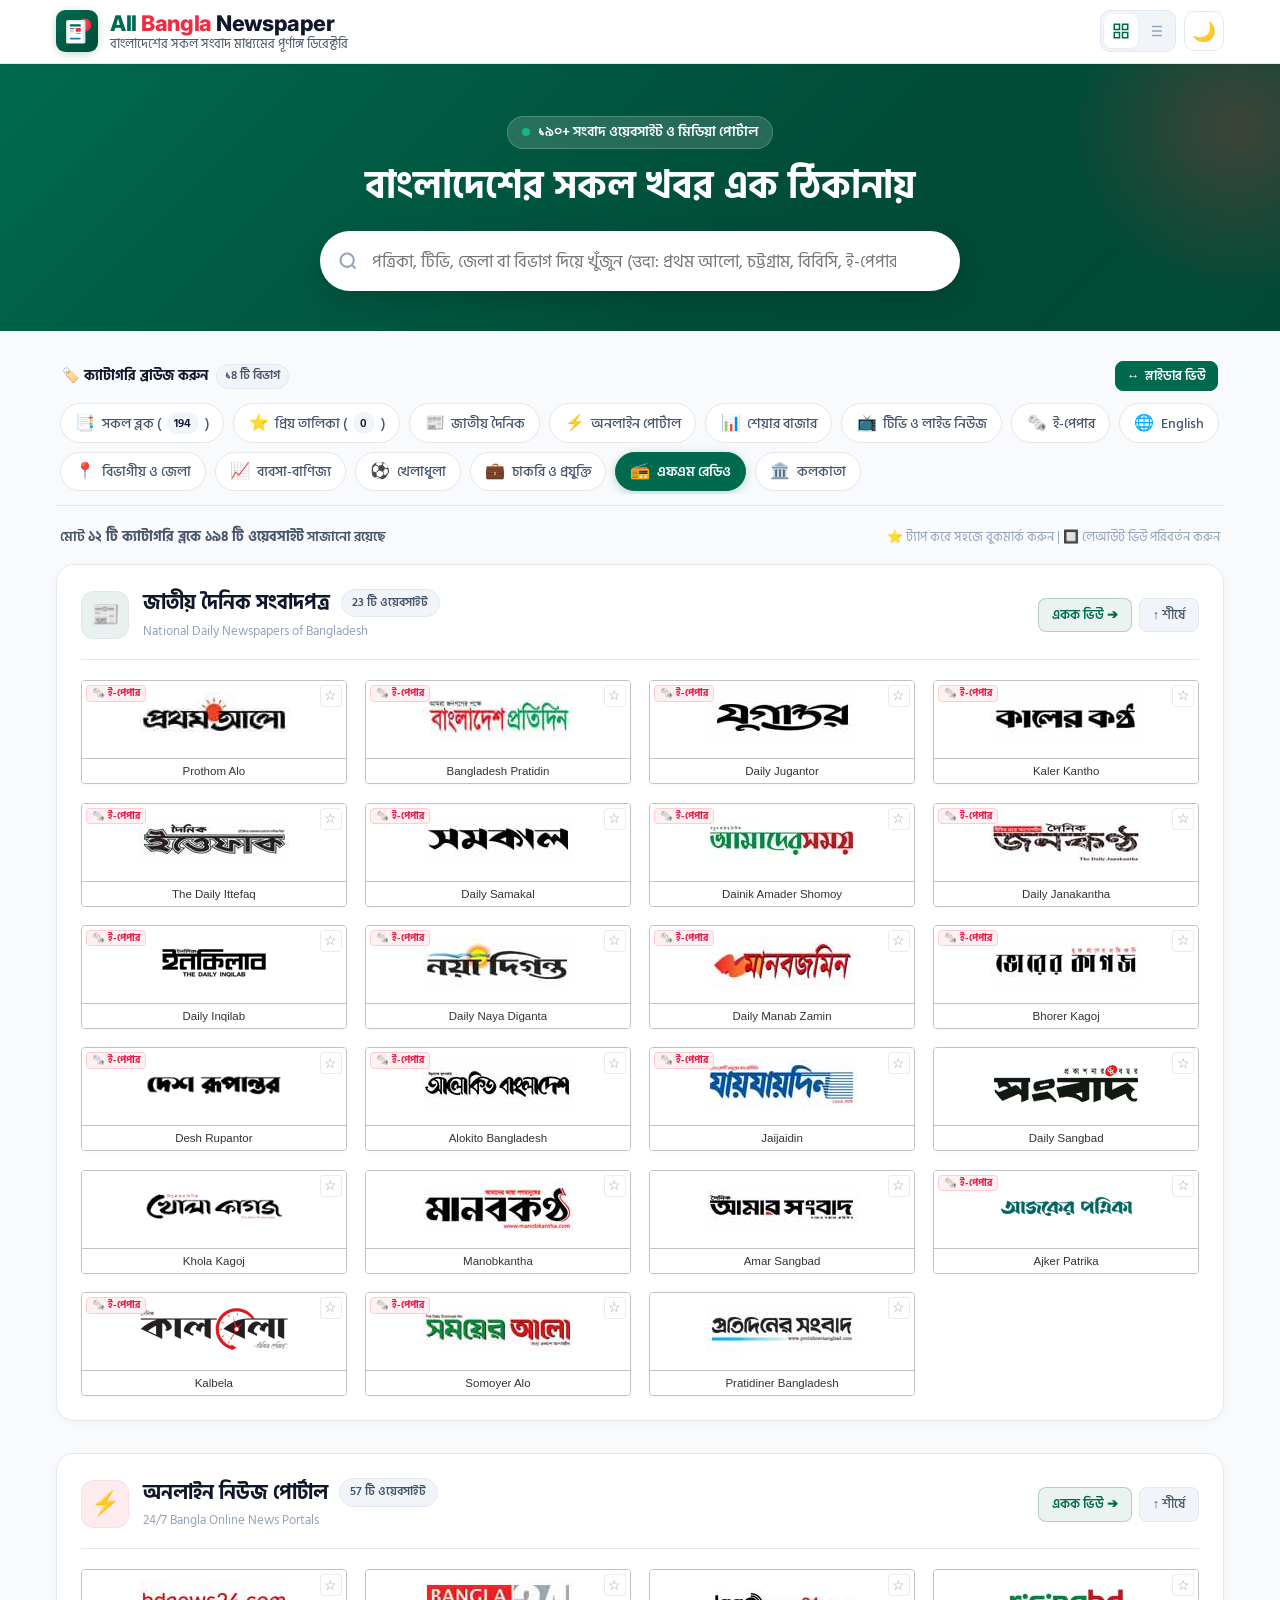
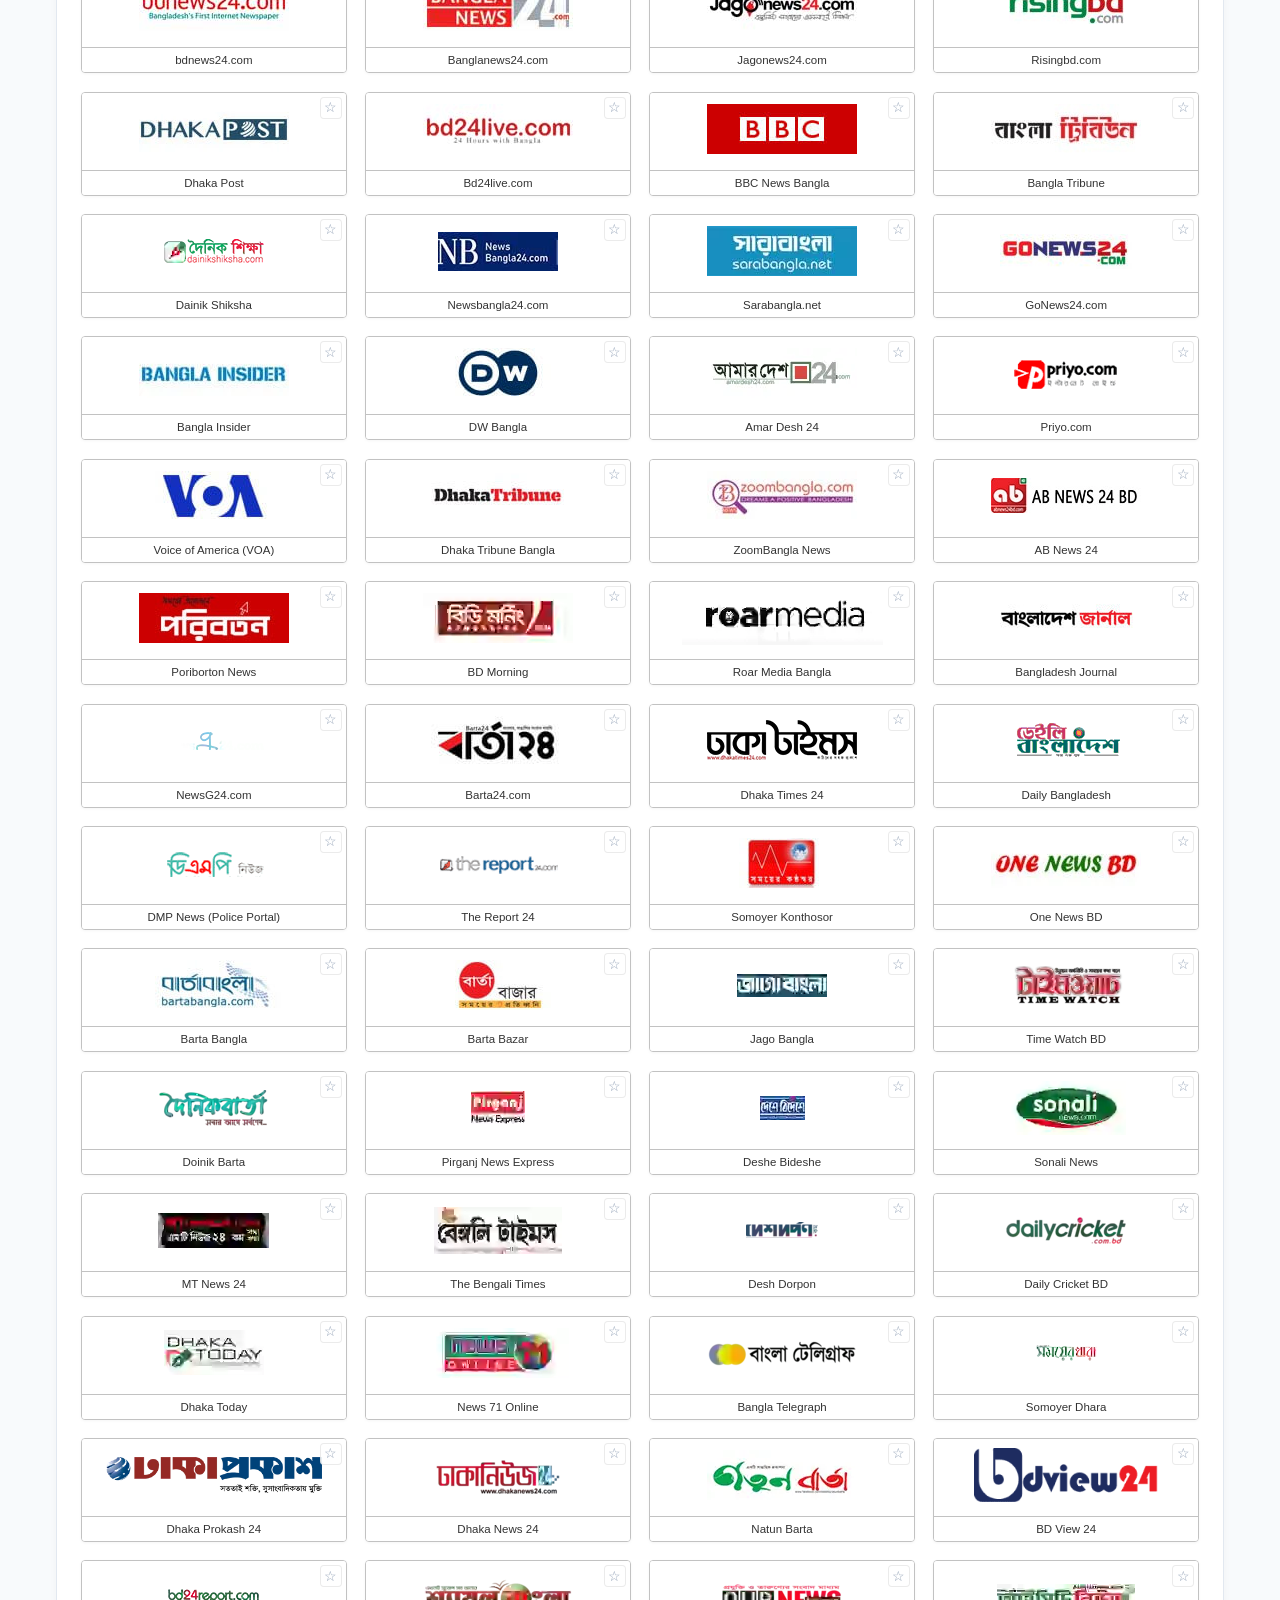
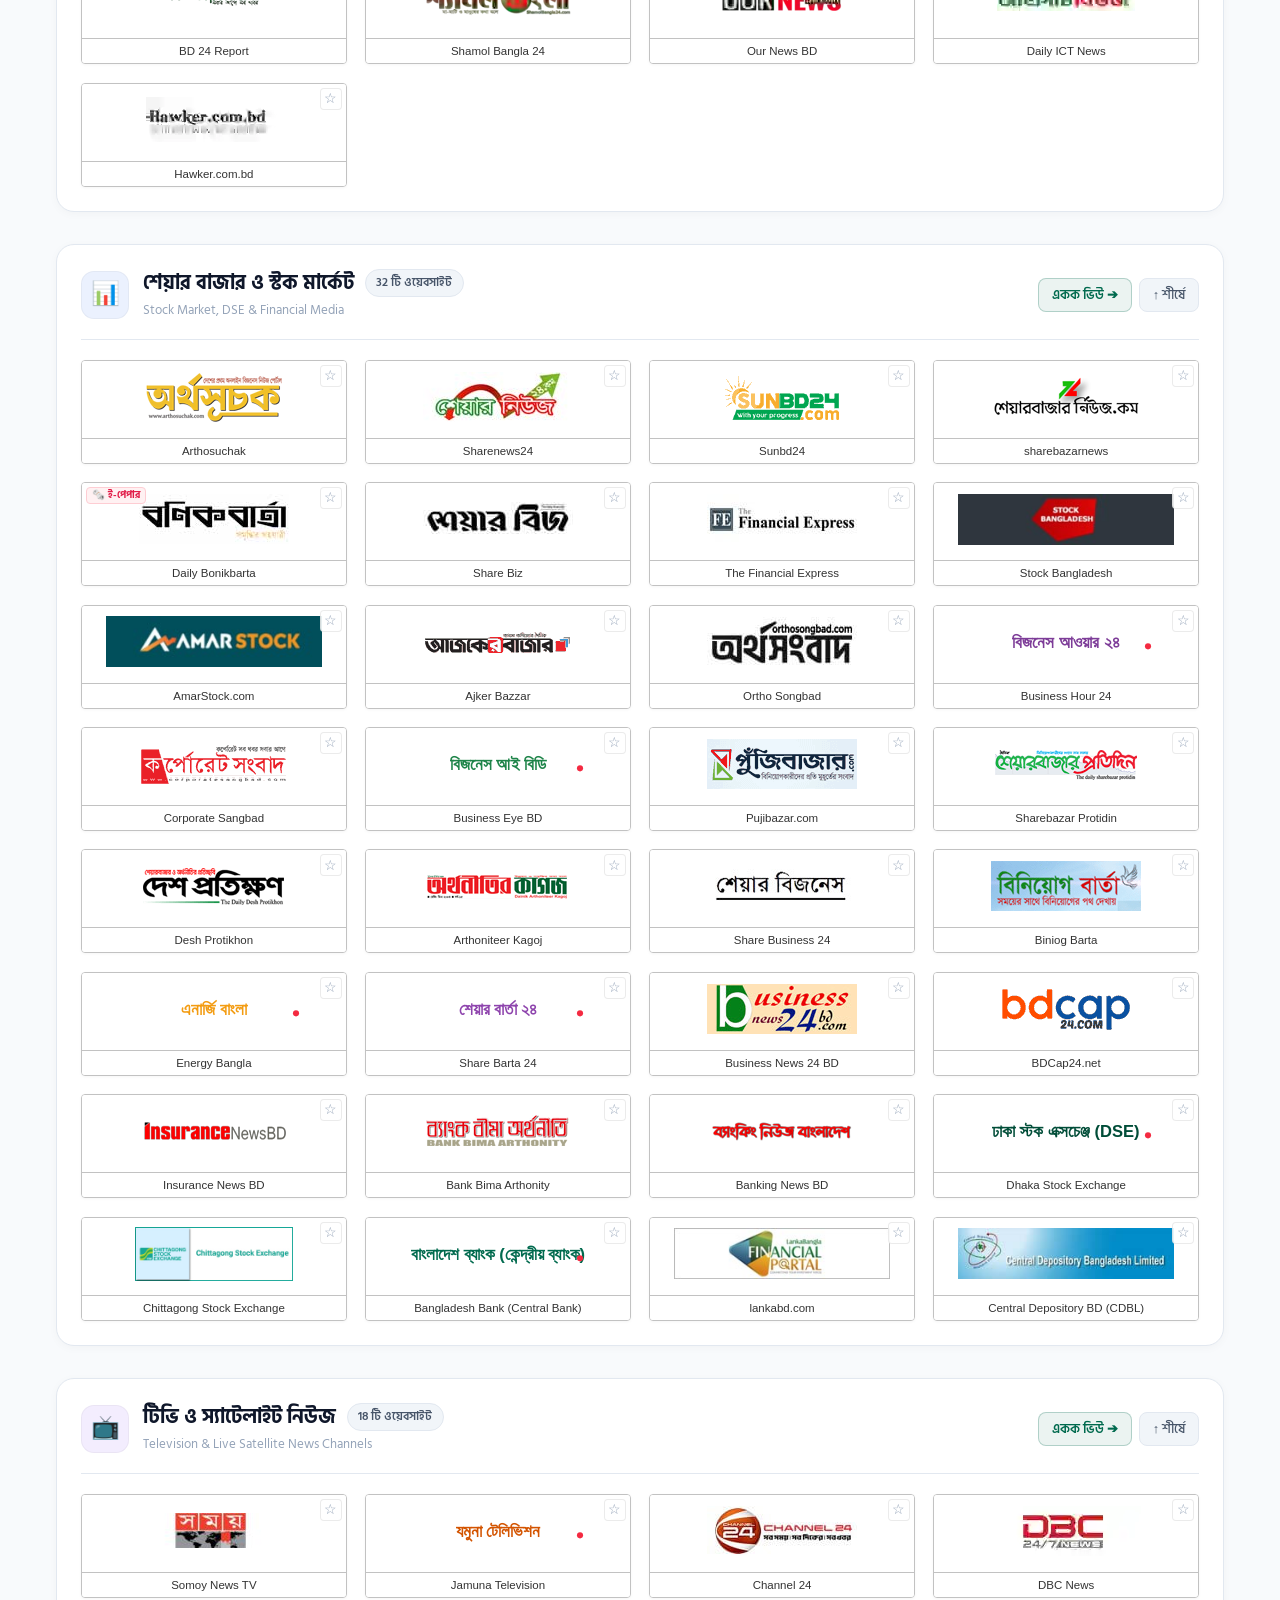
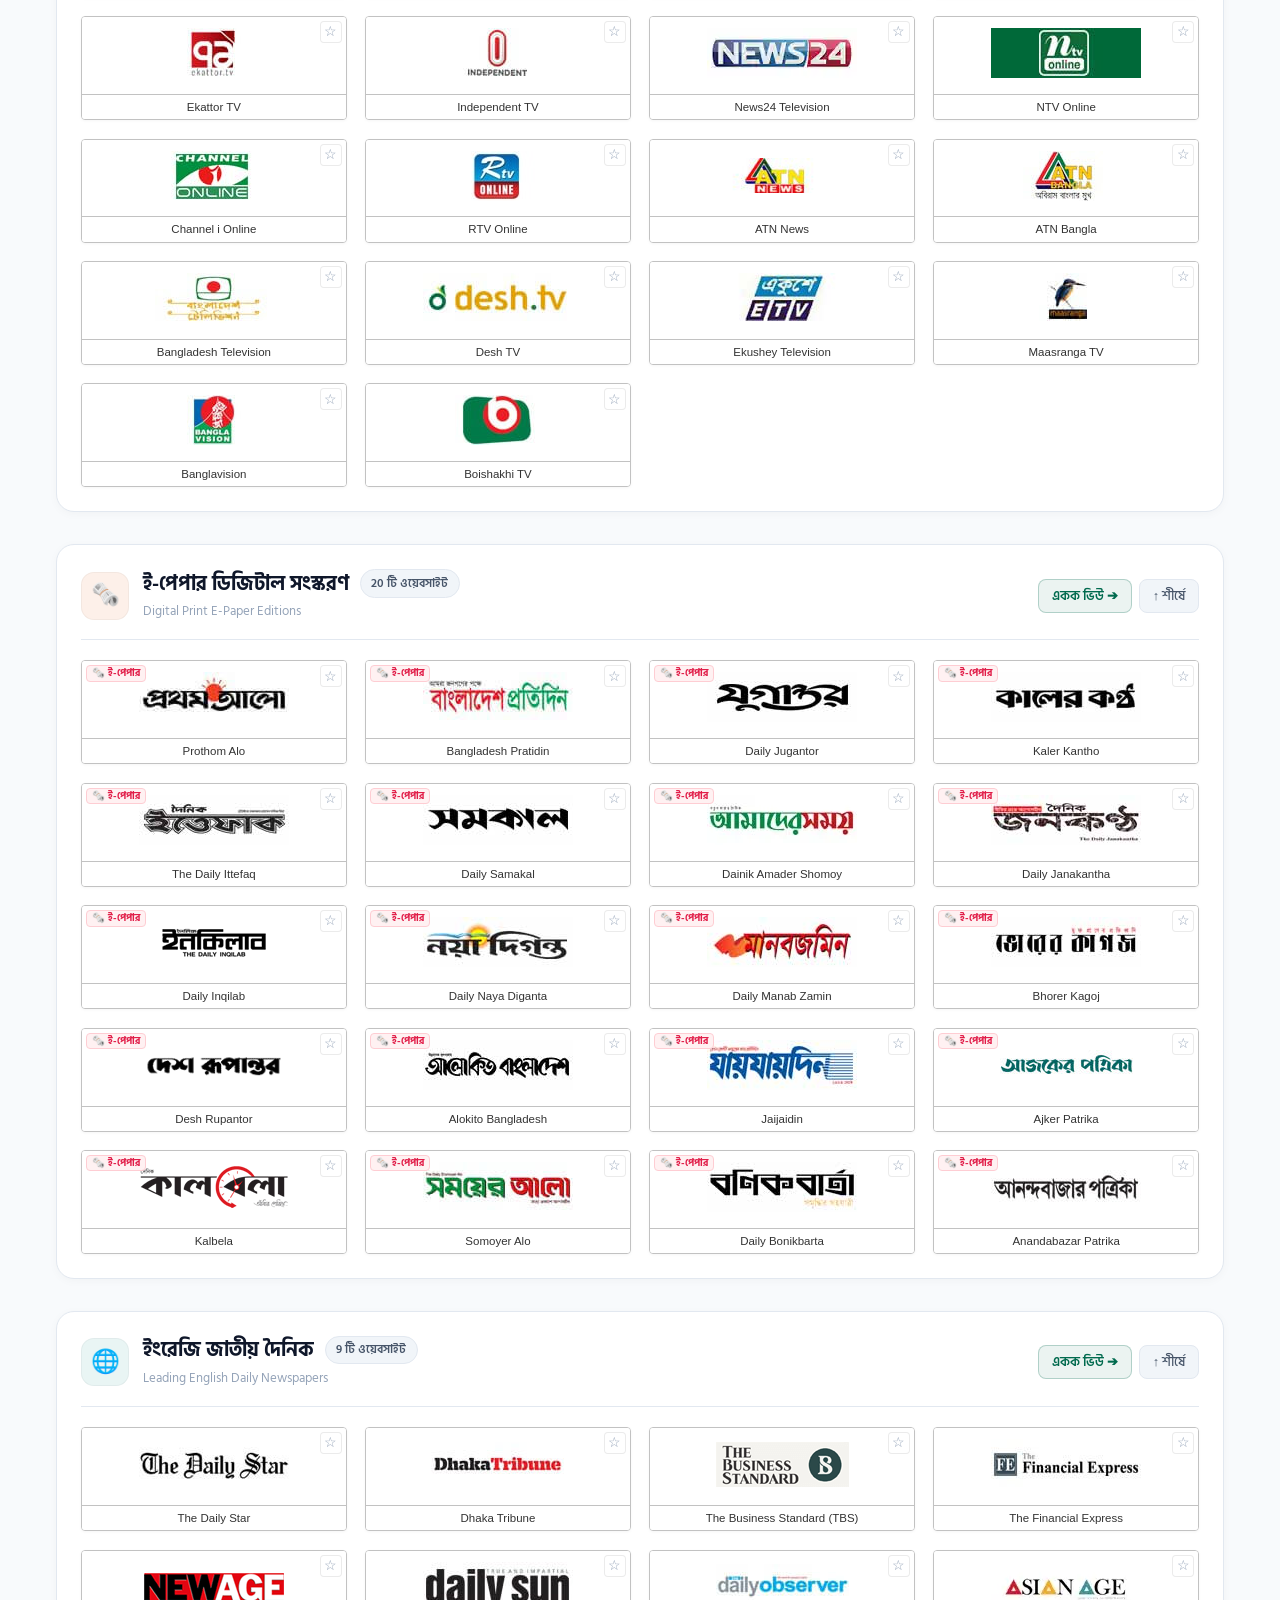
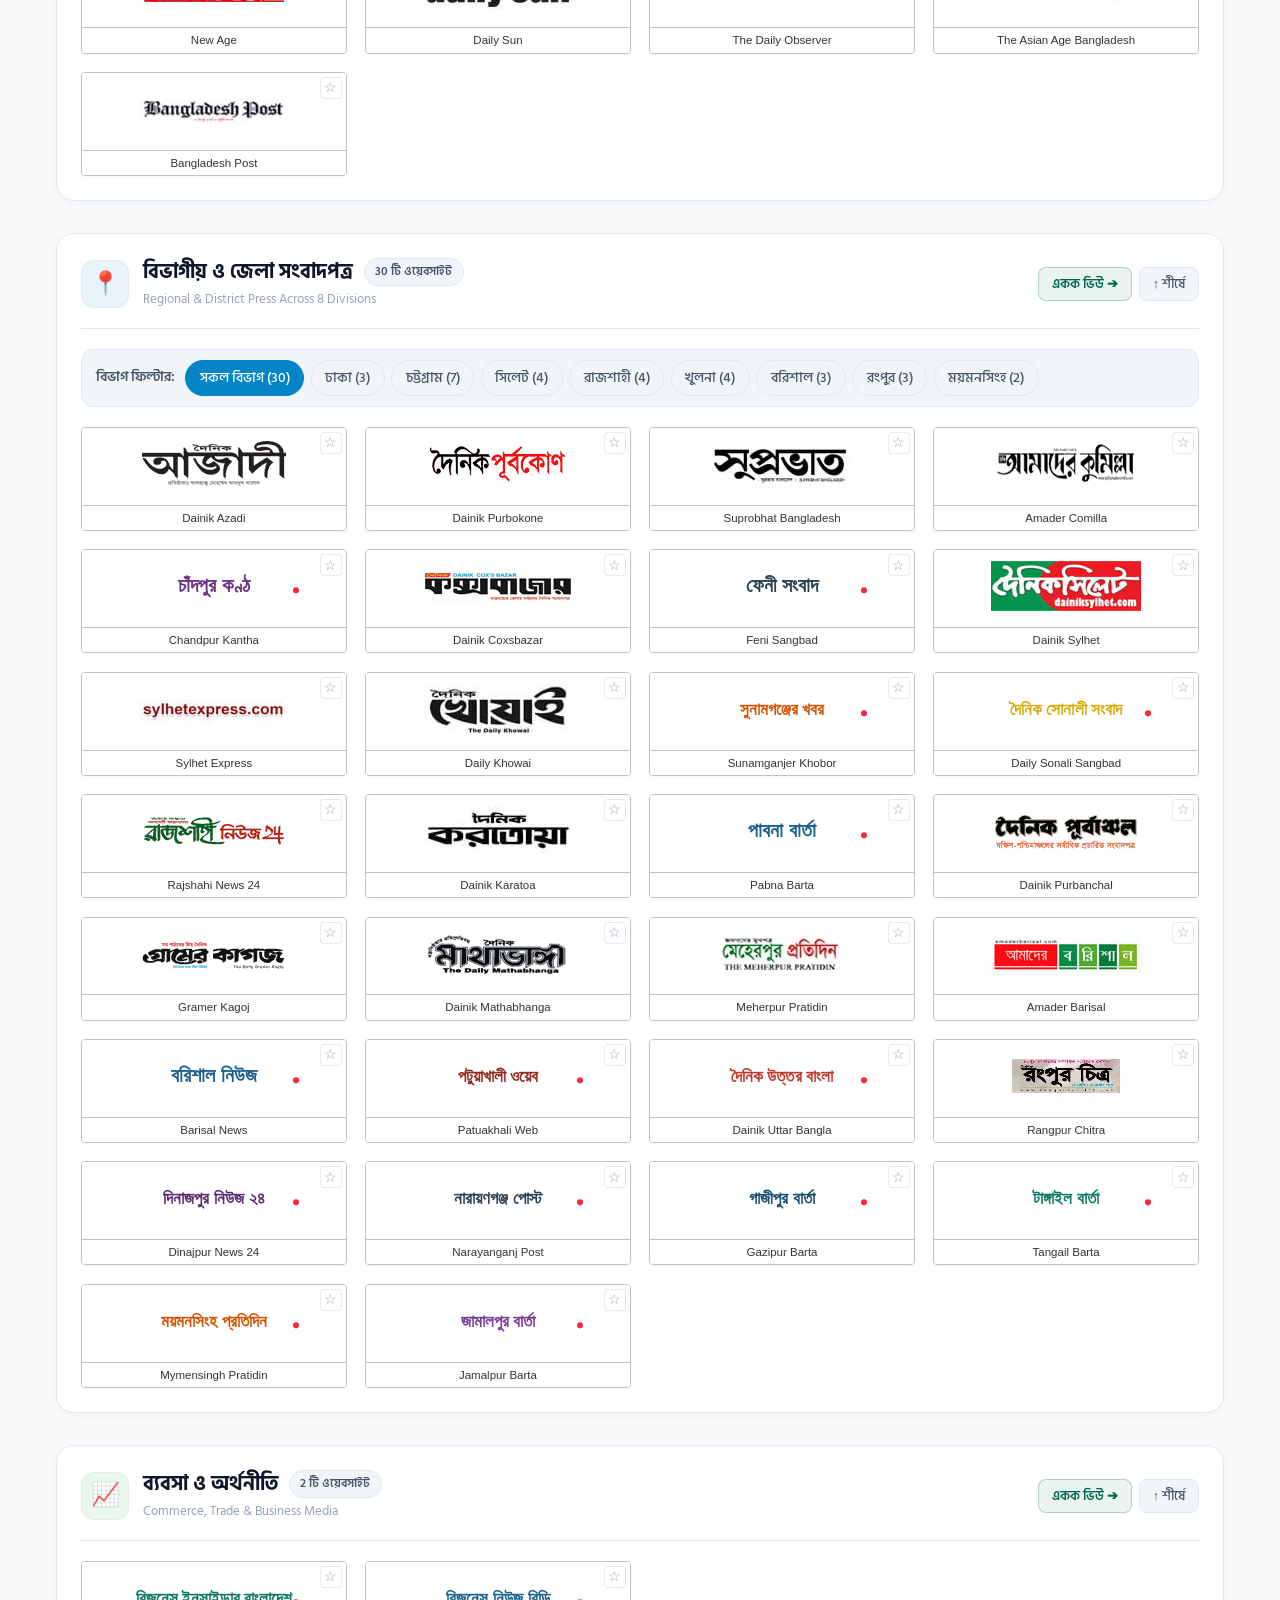
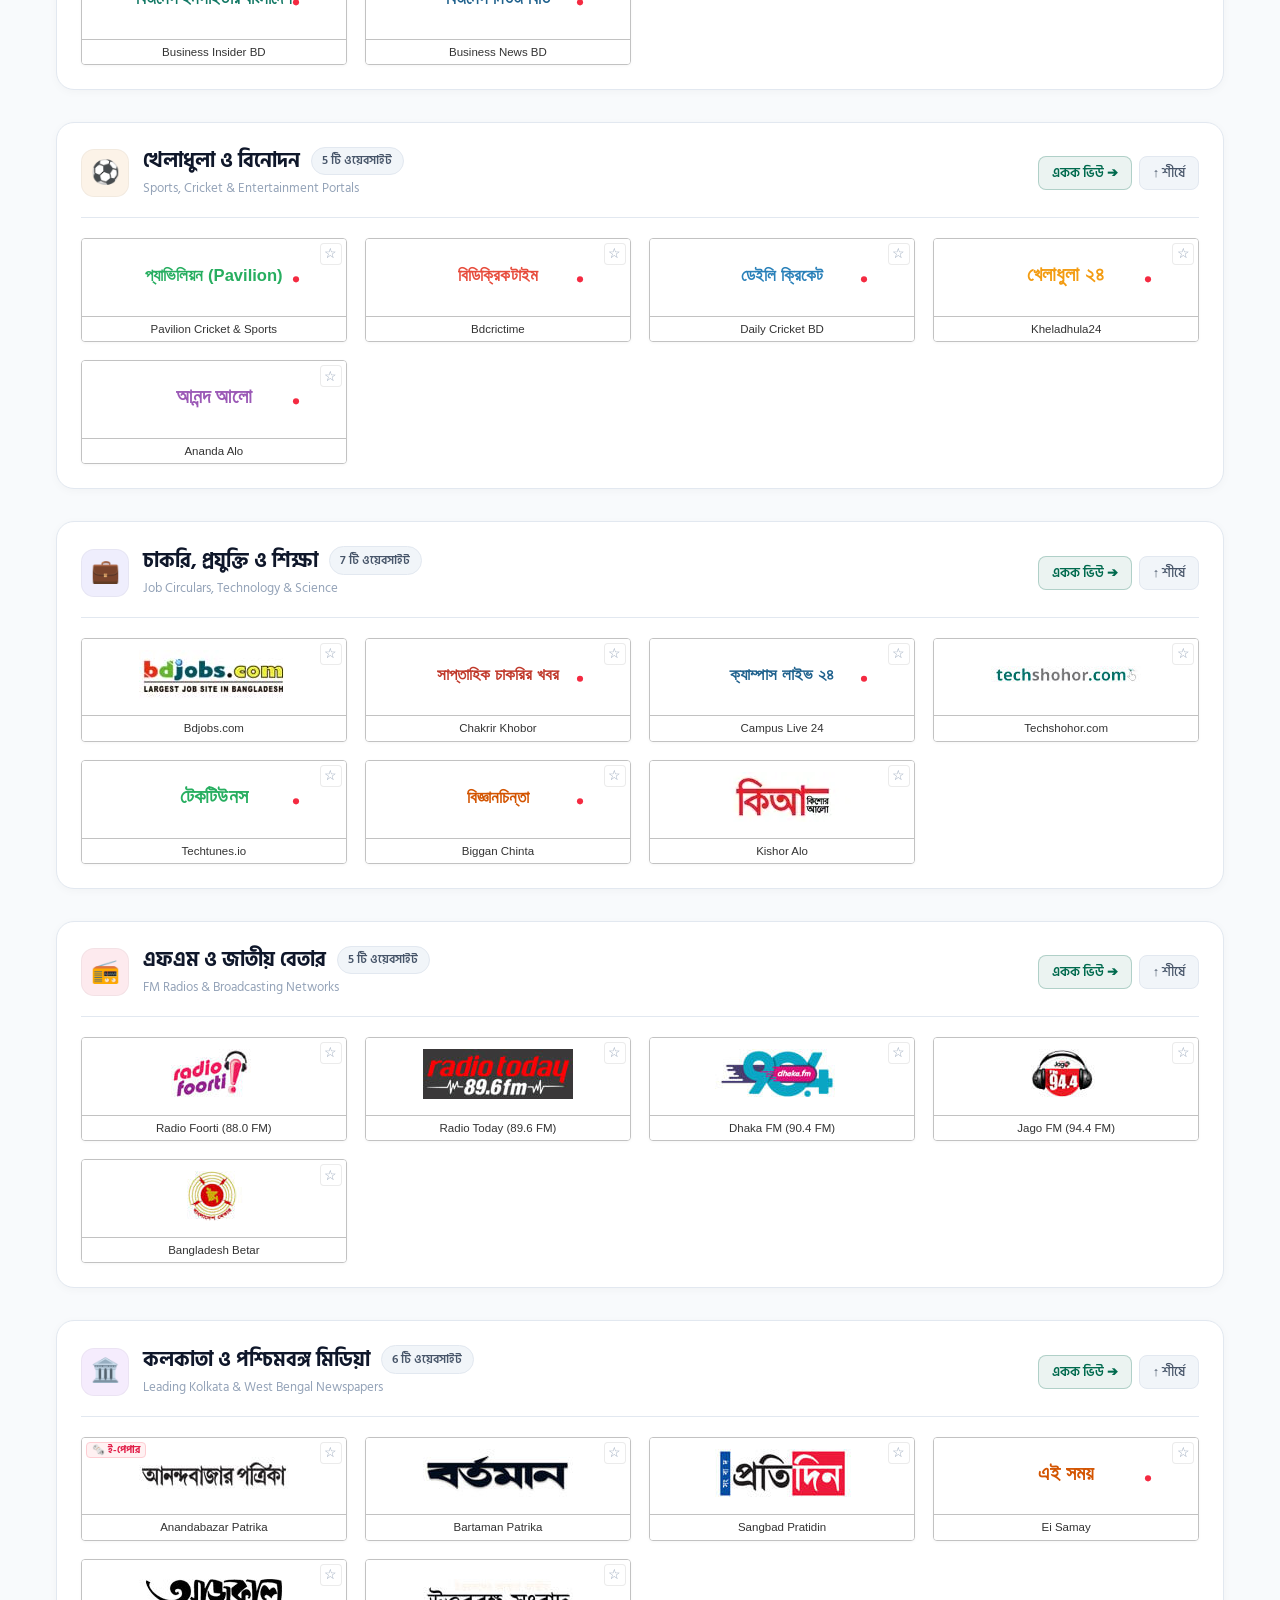
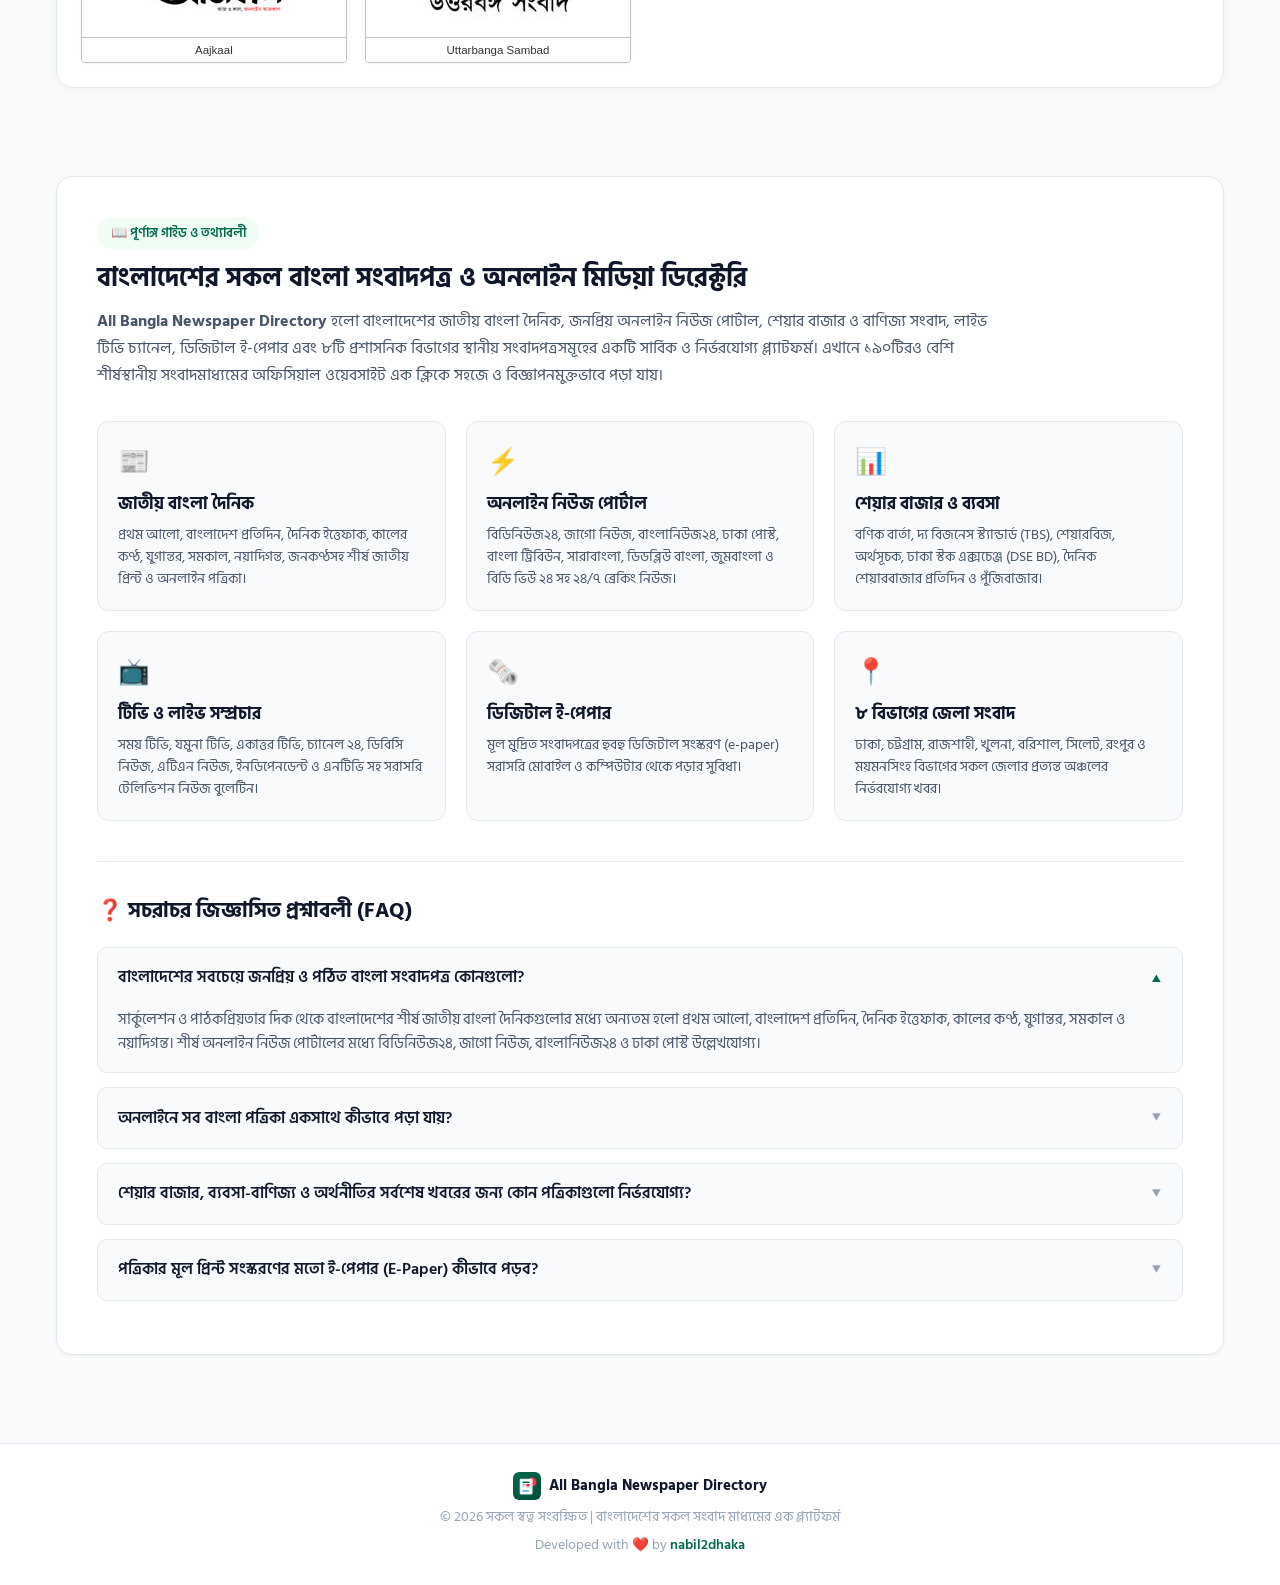
==== commit 9e8b3c60: "Remove hero description subtitle and quick-access top 10 chips from header" ====
--- a/index.html
+++ b/index.html
@@ -290,7 +290,6 @@
         <span class="pulse-dot"></span> ১৯০+ সংবাদ ওয়েবসাইট ও মিডিয়া পোর্টাল
       </div>
       <h1 class="hero-heading">বাংলাদেশের সকল খবর এক ঠিকানায়</h1>
-      <p class="hero-desc">জাতীয় দৈনিক, অনলাইন পোর্টাল, টিভি নিউজ, ৮ বিভাগের জেলা সংবাদপত্র, ব্যবসা ও খেলাধুলার খবর পড়ুন সহজে।</p>
       
       <!-- Search Bar -->
       <div class="search-wrapper">
@@ -306,24 +305,6 @@
         >
         <button id="clearSearch" class="btn-clear" style="display: none;" title="মুছে ফেলুন" aria-label="Clear search">✕</button>
       </div>
-
-      <!-- Quick Top 10 Bar -->
-      <div class="top10-quickbar">
-        <span class="top10-label">🔥 দ্রুত অ্যাক্সেস:</span>
-        <div class="top10-chips">
-          <a href="https://www.prothomalo.com" target="_blank" rel="noopener" class="top10-chip"><img src="https://www.google.com/s2/favicons?domain=prothomalo.com&sz=32" alt="প্রথম আলো" class="chip-logo" width="18" height="18" loading="lazy" decoding="async"> প্রথম আলো</a>
-          <a href="https://www.bd-pratidin.com" target="_blank" rel="noopener" class="top10-chip"><img src="https://www.google.com/s2/favicons?domain=bd-pratidin.com&sz=32" alt="বাংলাদেশ প্রতিদিন" class="chip-logo" width="18" height="18" loading="lazy" decoding="async"> বাংলাদেশ প্রতিদিন</a>
-          <a href="https://www.jugantor.com" target="_blank" rel="noopener" class="top10-chip"><img src="https://www.google.com/s2/favicons?domain=jugantor.com&sz=32" alt="যুগান্তর" class="chip-logo" width="18" height="18" loading="lazy" decoding="async"> যুগান্তর</a>
-          <a href="https://www.kalerkantho.com" target="_blank" rel="noopener" class="top10-chip"><img src="https://www.google.com/s2/favicons?domain=kalerkantho.com&sz=32" alt="কালের কণ্ঠ" class="chip-logo" width="18" height="18" loading="lazy" decoding="async"> কালের কণ্ঠ</a>
-          <a href="https://www.ittefaq.com.bd" target="_blank" rel="noopener" class="top10-chip"><img src="https://www.google.com/s2/favicons?domain=ittefaq.com.bd&sz=32" alt="ইত্তেফাক" class="chip-logo" width="18" height="18" loading="lazy" decoding="async"> ইত্তেফাক</a>
-          <a href="https://www.samakal.com" target="_blank" rel="noopener" class="top10-chip"><img src="https://www.google.com/s2/favicons?domain=samakal.com&sz=32" alt="সমকাল" class="chip-logo" width="18" height="18" loading="lazy" decoding="async"> সমকাল</a>
-          <a href="https://www.thedailystar.net" target="_blank" rel="noopener" class="top10-chip"><img src="https://www.google.com/s2/favicons?domain=thedailystar.net&sz=32" alt="ডেইলি স্টার" class="chip-logo" width="18" height="18" loading="lazy" decoding="async"> ডেইলি স্টার</a>
-          <a href="https://bangla.bdnews24.com" target="_blank" rel="noopener" class="top10-chip"><img src="https://www.google.com/s2/favicons?domain=bangla.bdnews24.com&sz=32" alt="বিডিনিউজ২৪" class="chip-logo" width="18" height="18" loading="lazy" decoding="async"> বিডিনিউজ২৪</a>
-          <a href="https://www.jagonews24.com" target="_blank" rel="noopener" class="top10-chip"><img src="https://www.google.com/s2/favicons?domain=jagonews24.com&sz=32" alt="জাগো নিউজ" class="chip-logo" width="18" height="18" loading="lazy" decoding="async"> জাগো নিউজ</a>
-          <a href="https://www.somoynews.tv" target="_blank" rel="noopener" class="top10-chip"><img src="https://www.google.com/s2/favicons?domain=somoynews.tv&sz=32" alt="সময় টিভি" class="chip-logo" width="18" height="18" loading="lazy" decoding="async"> সময় টিভি</a>
-          <a href="https://www.jamuna.tv" target="_blank" rel="noopener" class="top10-chip"><img src="https://www.google.com/s2/favicons?domain=jamuna.tv&sz=32" alt="যমুনা টিভি" class="chip-logo" width="18" height="18" loading="lazy" decoding="async"> যমুনা টিভি</a>
-        </div>
-      </div>
     </div>
   </section>
 
--- a/styles.css
+++ b/styles.css
@@ -265,7 +265,7 @@
   font-size: clamp(1.5rem, 4vw, 2.35rem);
   font-weight: 700;
   line-height: 1.25;
-  margin-bottom: 0.5rem;
+  margin-bottom: 1.35rem;
 }
 
 .hero-desc {
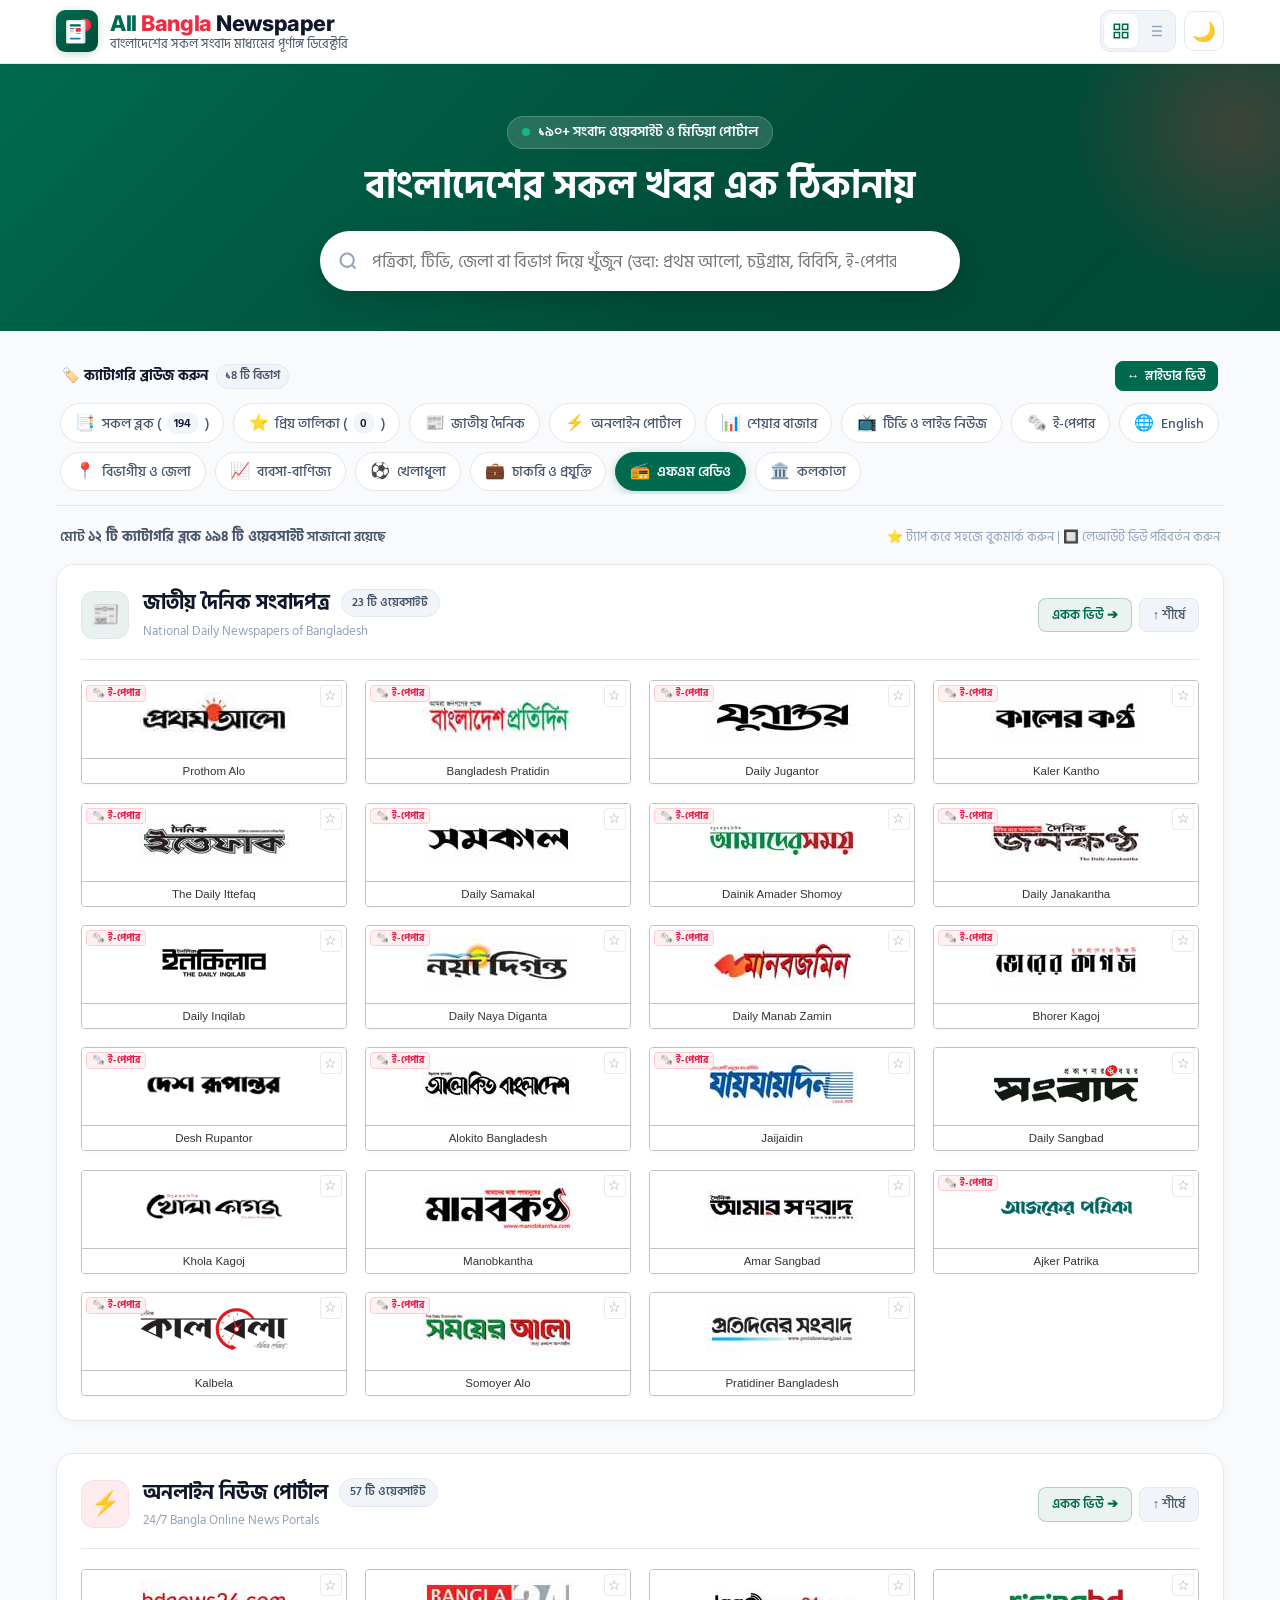
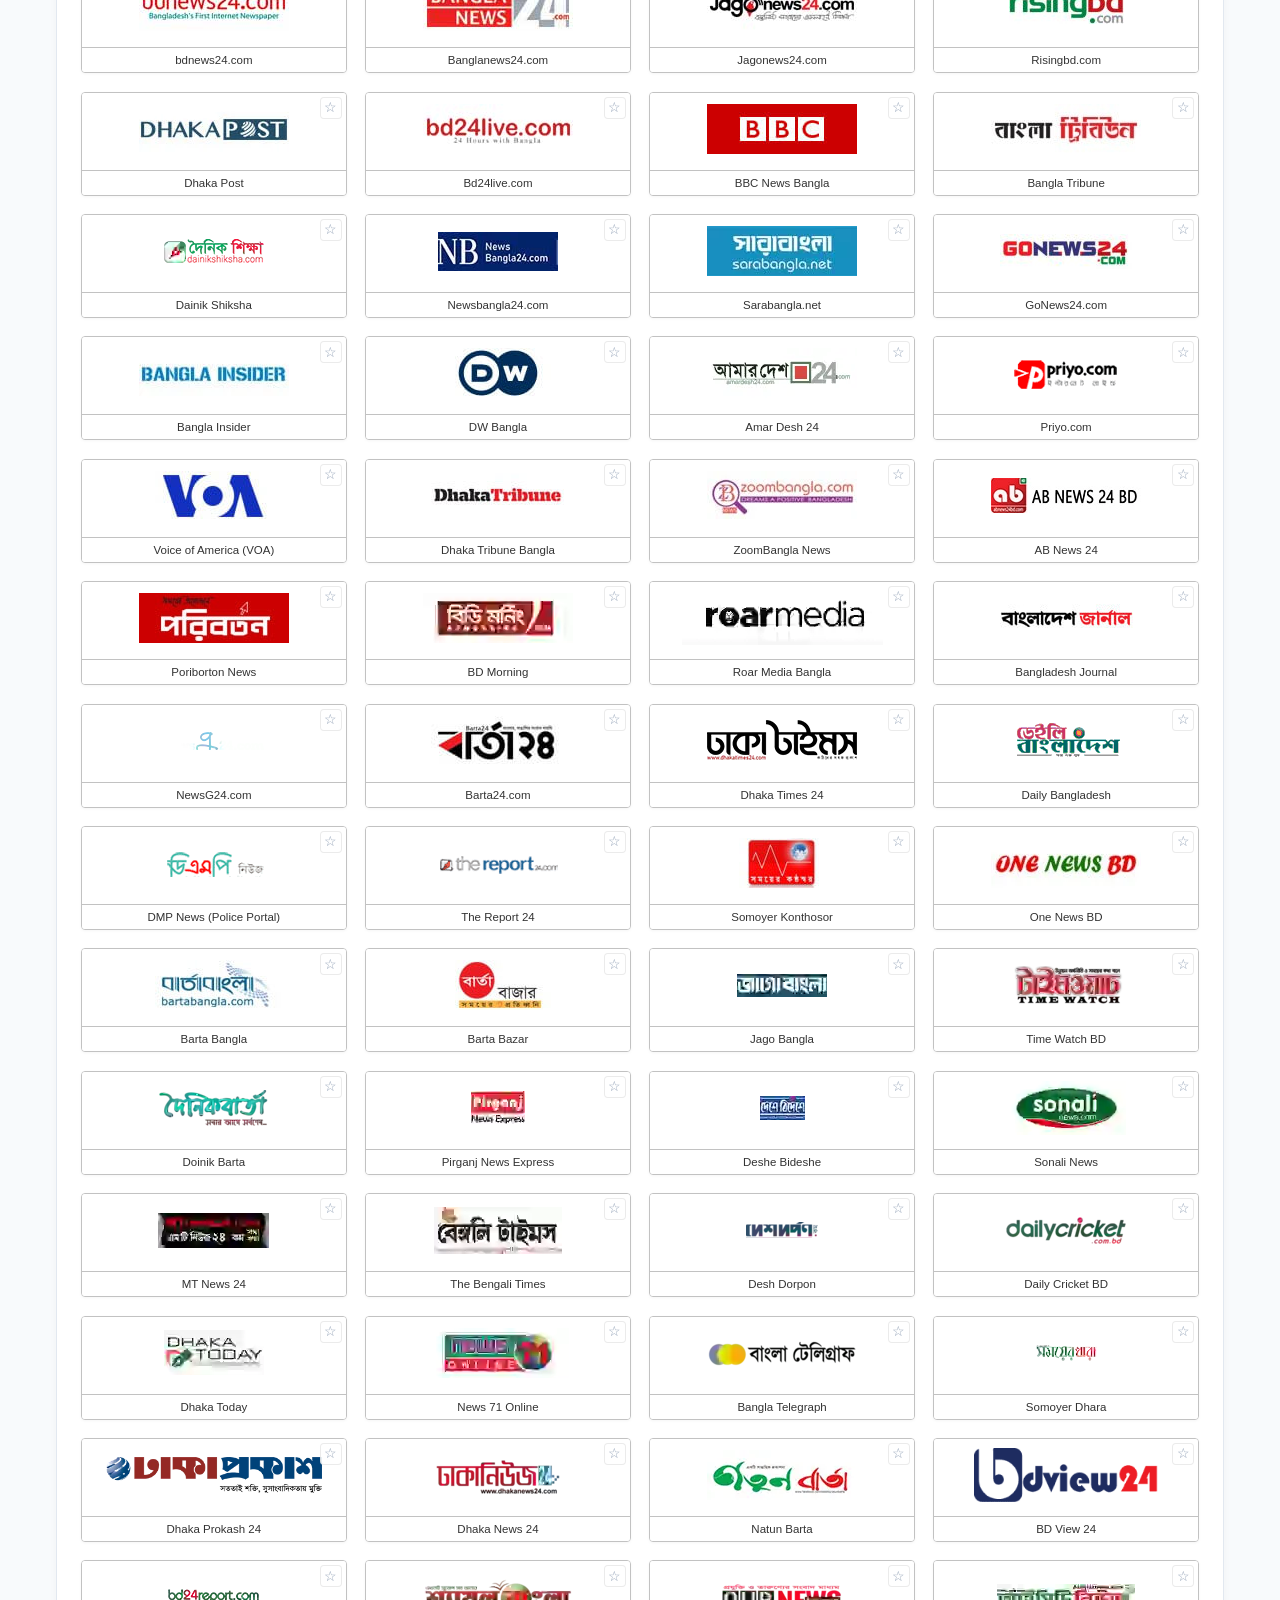
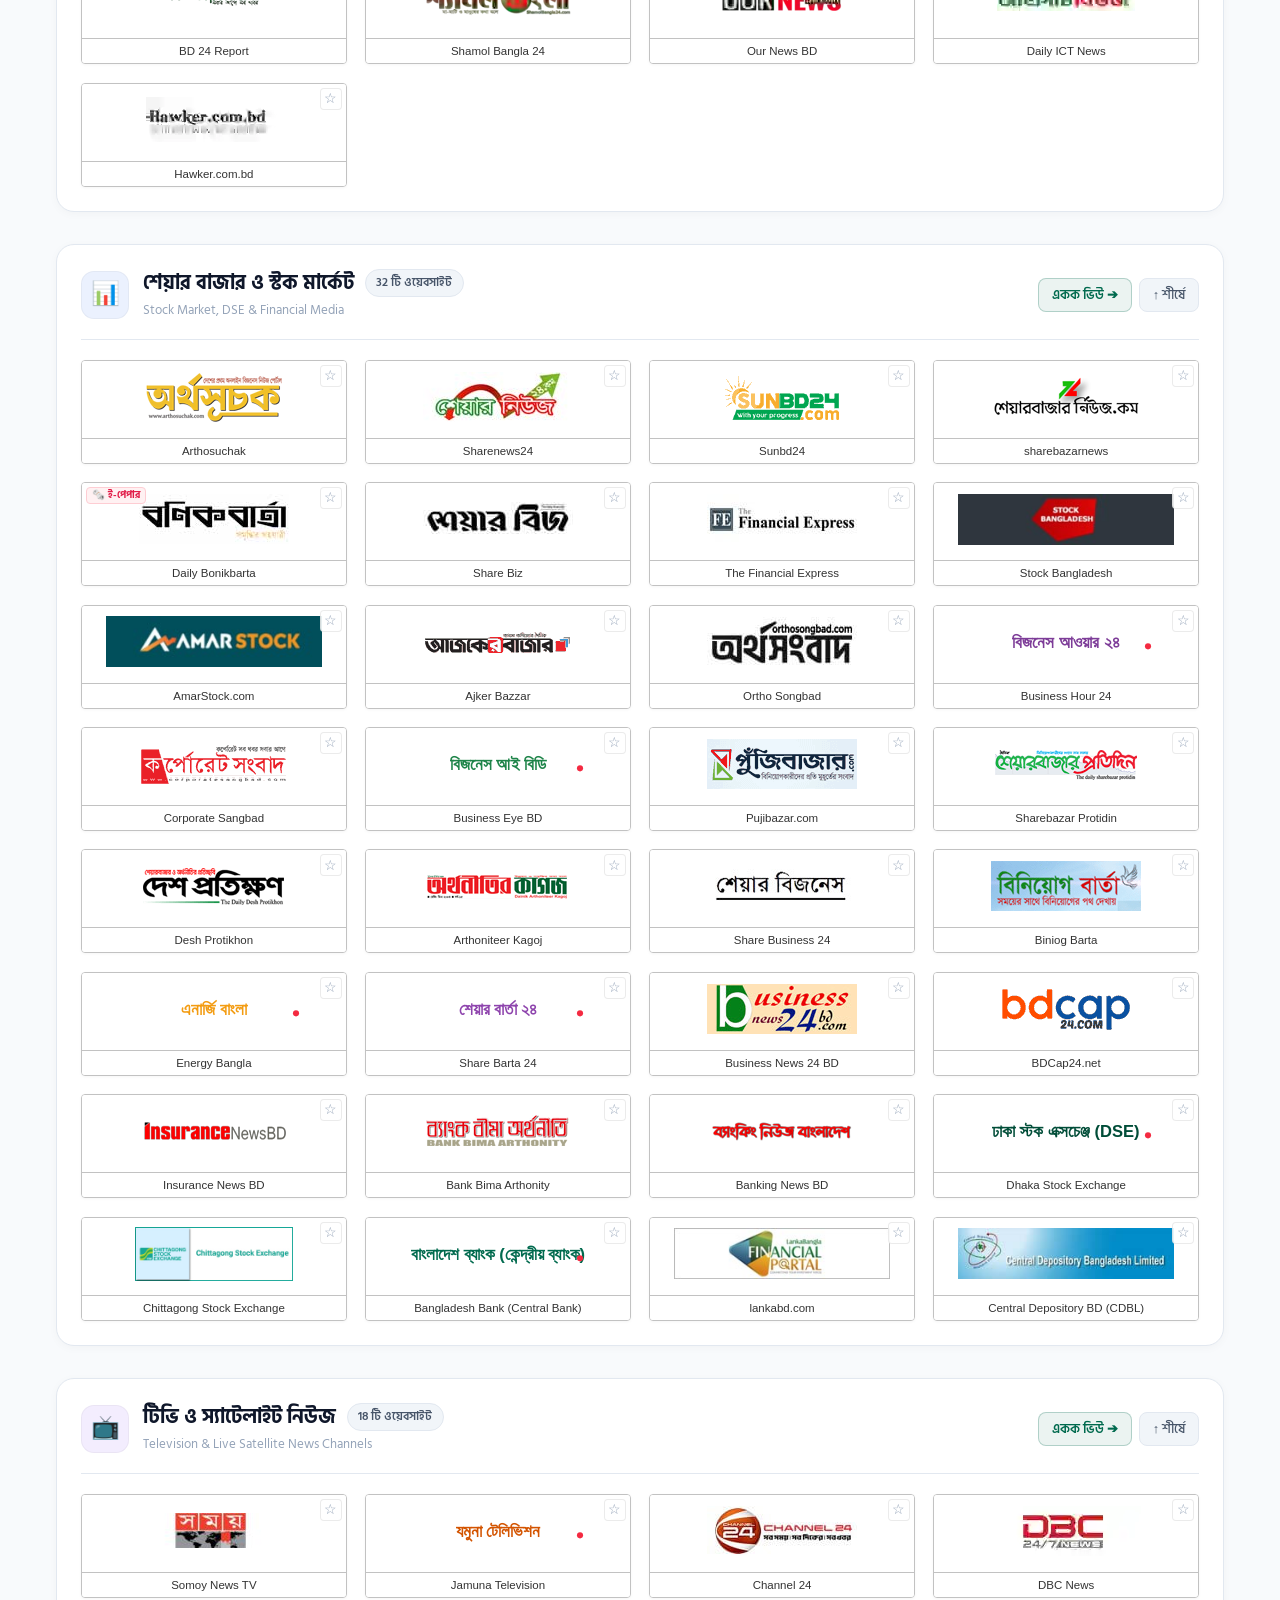
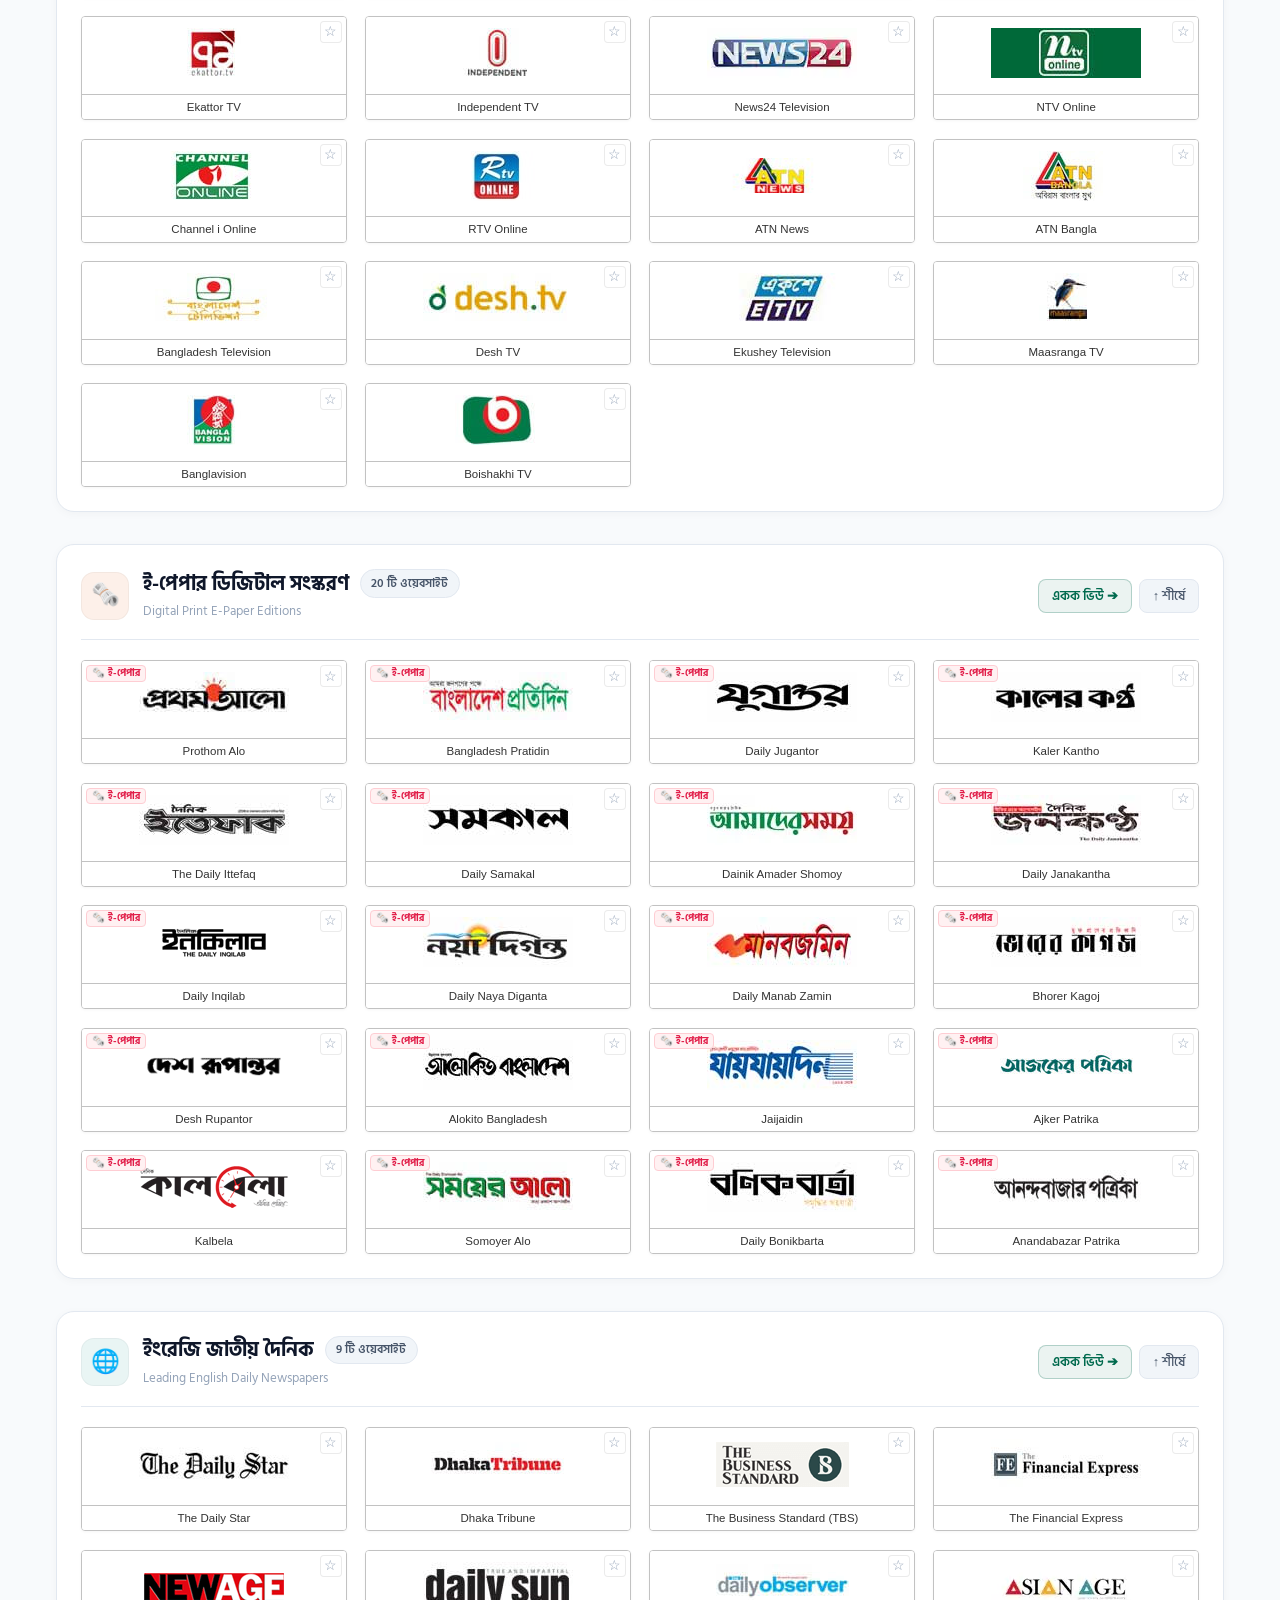
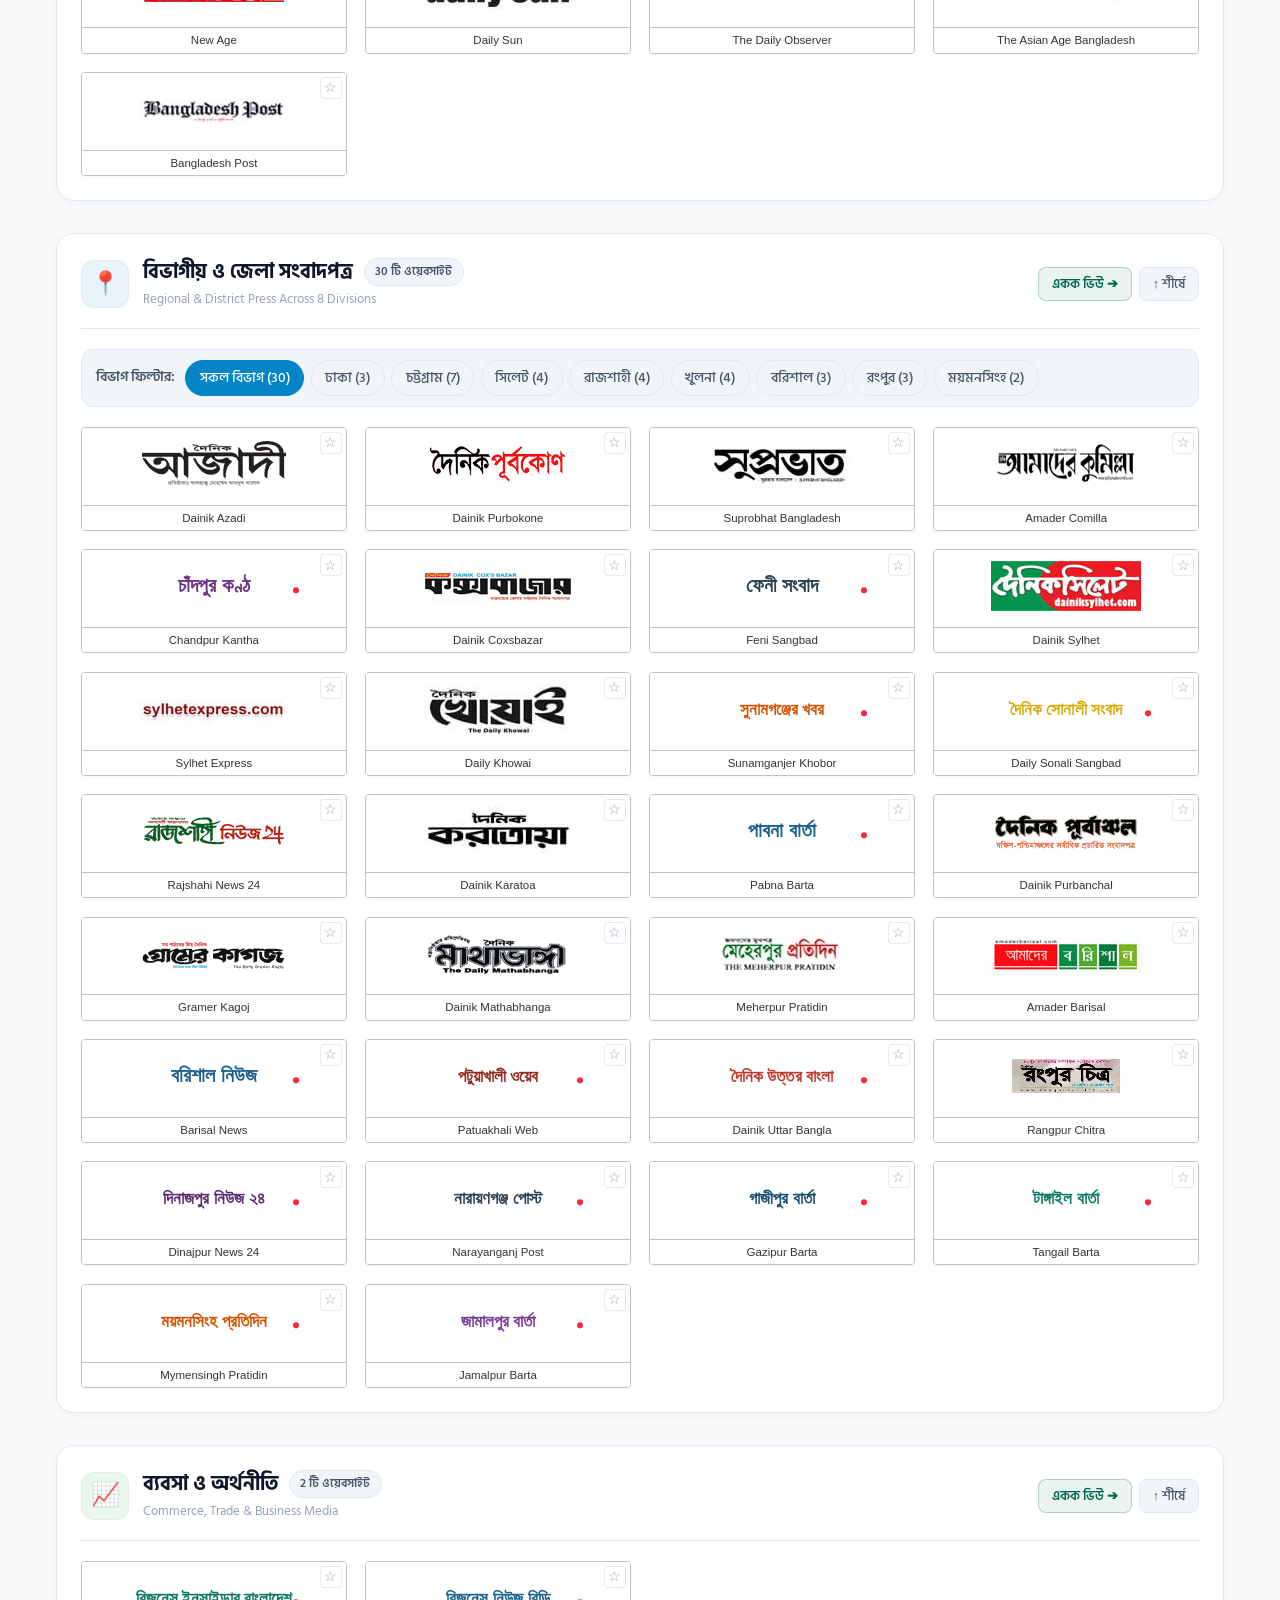
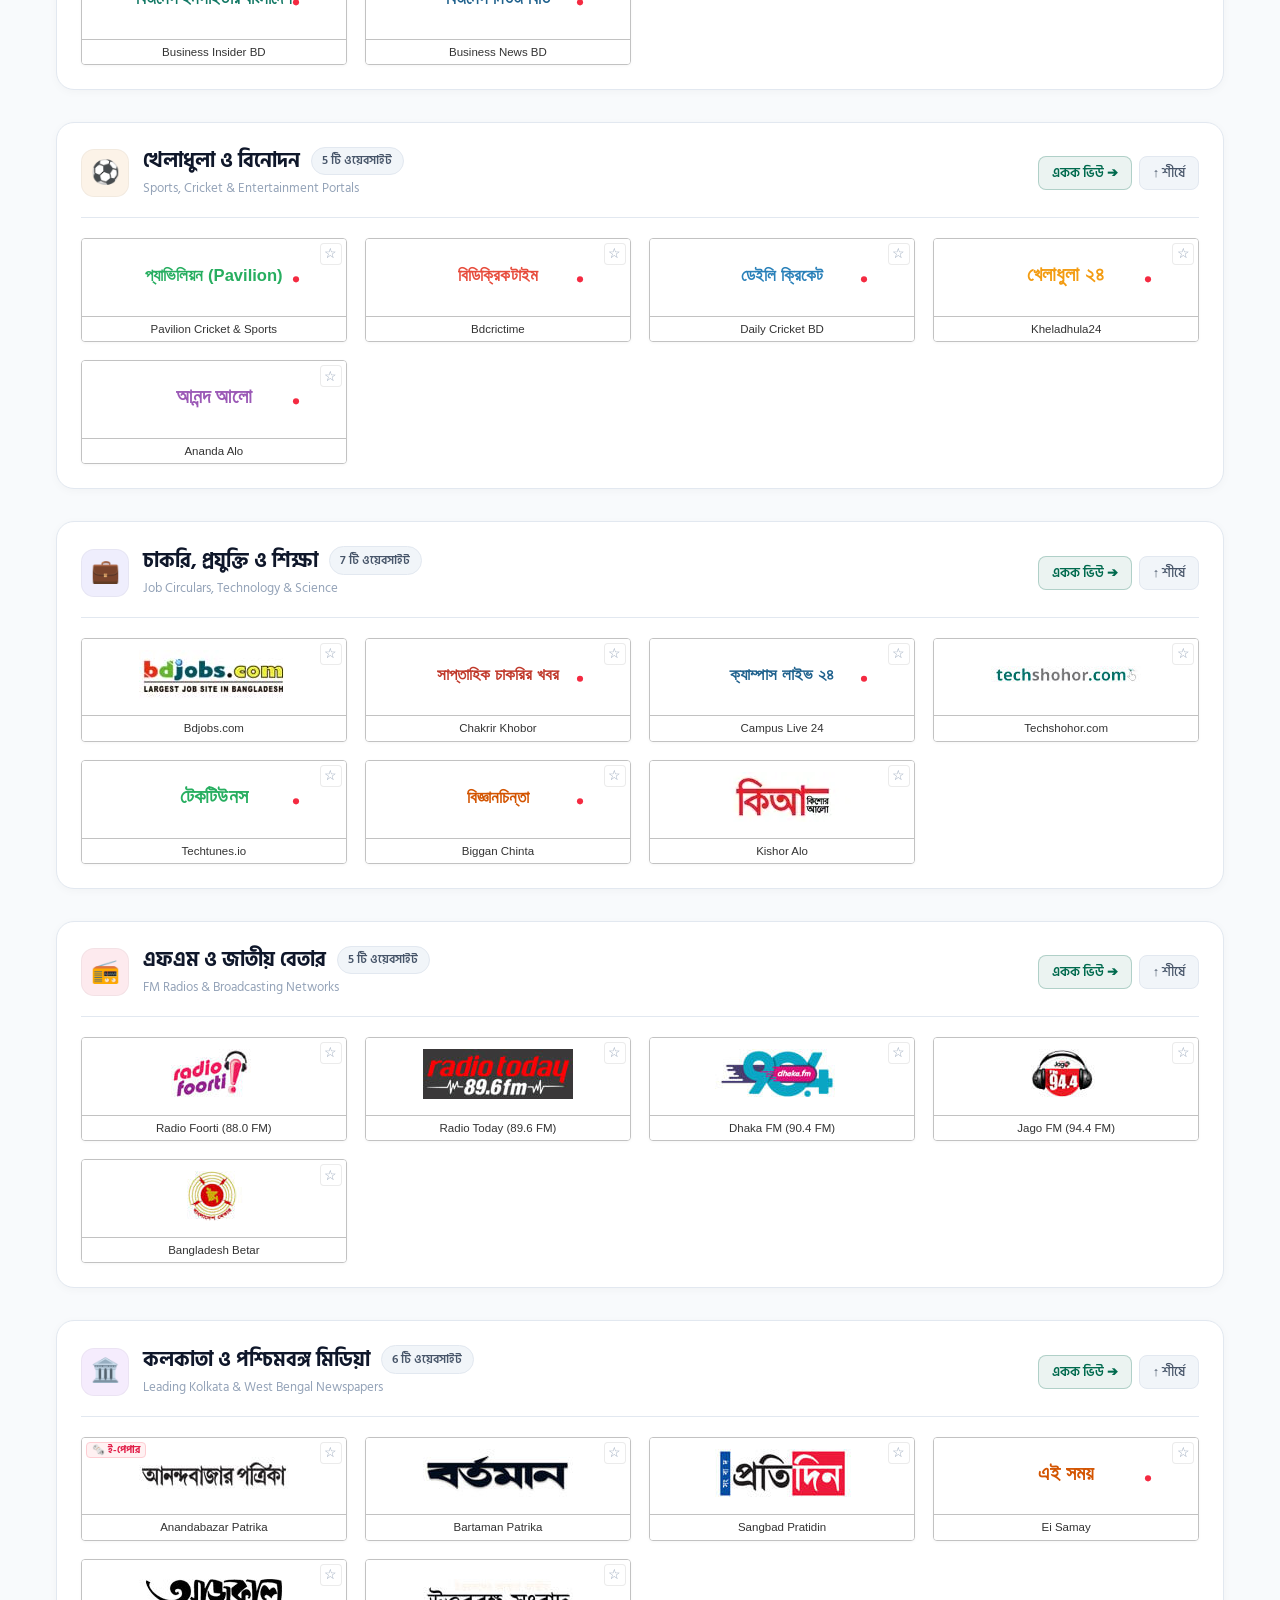
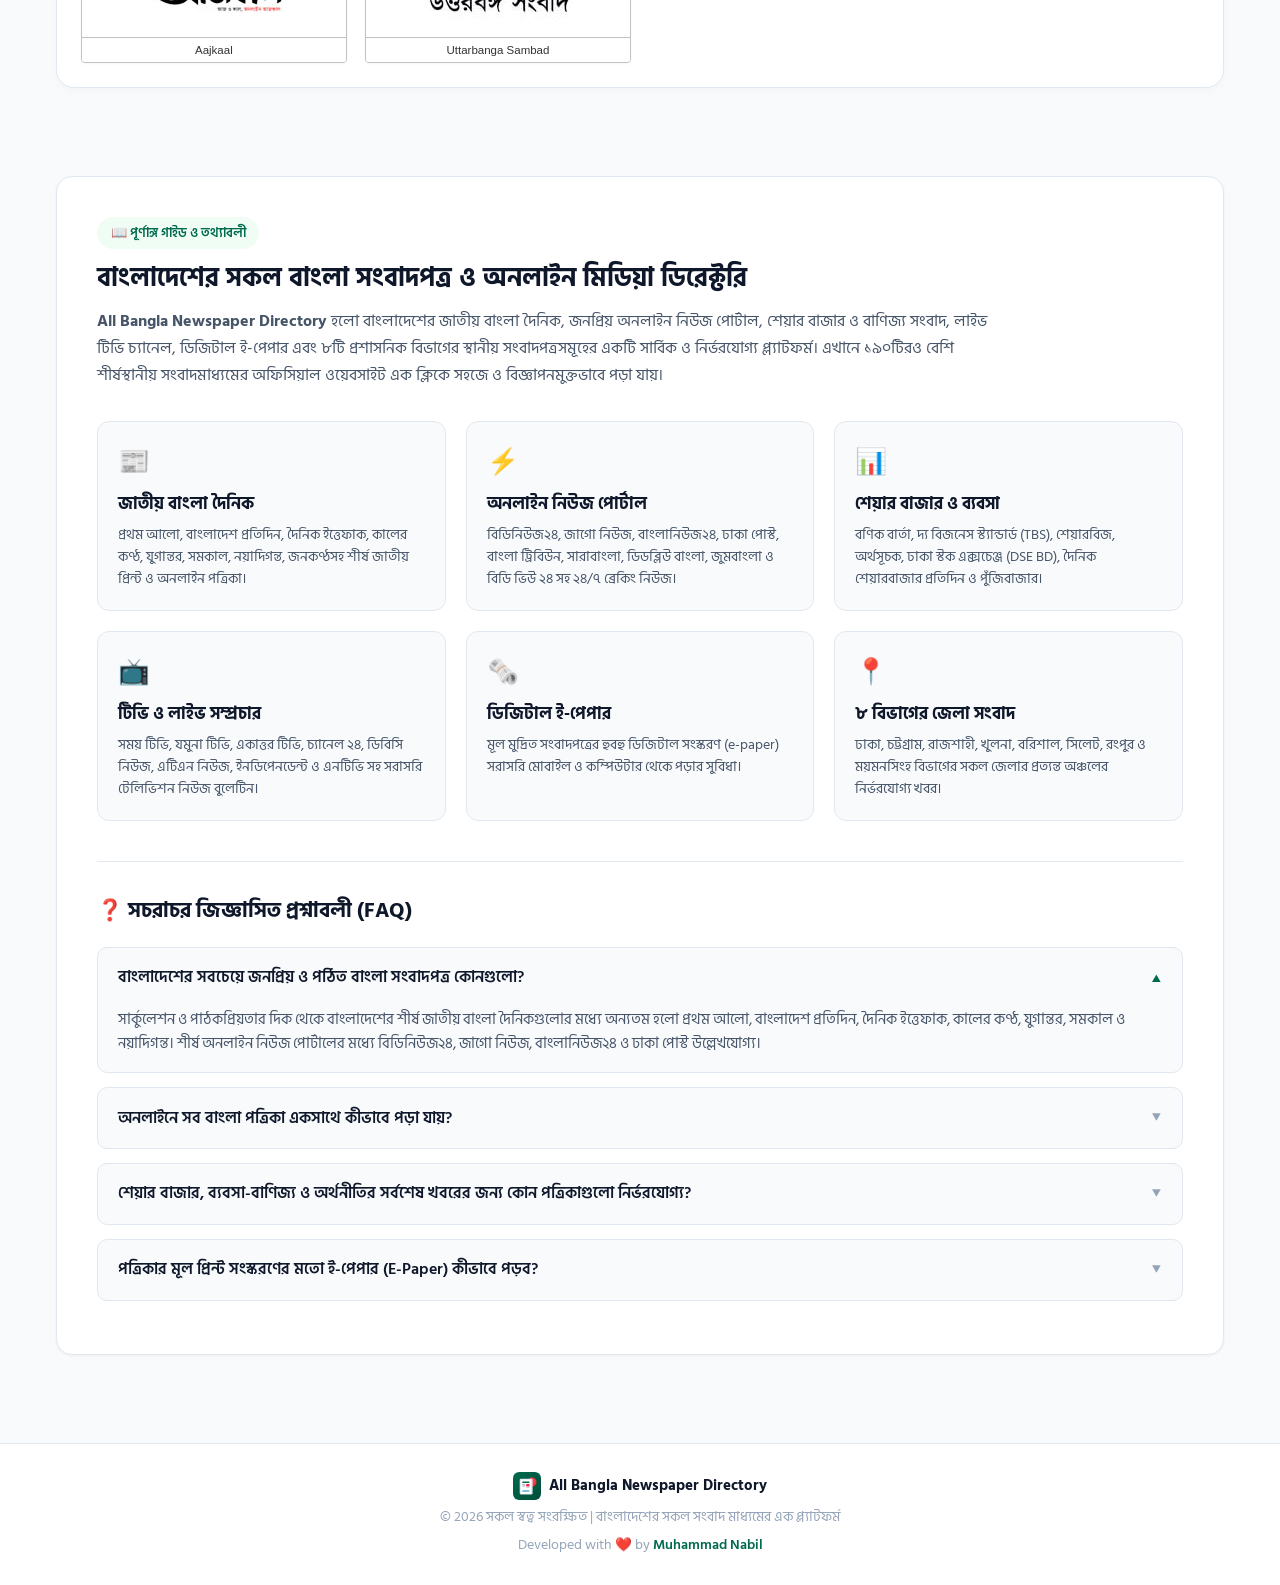
==== commit 67d454e7: "Update developer attribution to Muhammad Nabil with link to muhammadnabil.com" ====
--- a/index.html
+++ b/index.html
@@ -9,7 +9,7 @@
   <meta name="title" content="All Bangla Newspaper List (সকল বাংলা সংবাদপত্র) | 190+ News Portals">
   <meta name="description" content="Browse 190+ verified Bangla newspapers, national dailies, online news portals, share market news, TV channels, epapers & job portals in one fast directory.">
   <meta name="keywords" content="all bangla newspaper, all bangla newspaper list, bangla newspaper, bangla news portal, prothom alo, bdnews24, bangladesh newspapers, sharebazar news, bangla epaper, dainik bangla, all bangla news, live tv news bangladesh">
-  <meta name="author" content="nabil2dhaka">
+  <meta name="author" content="Muhammad Nabil">
   <meta name="publisher" content="All Bangla Newspaper">
   
   <!-- Canonical & Crawling Directives -->
@@ -508,7 +508,7 @@
       </div>
       <p class="footer-copy">© 2026 সকল স্বত্ব সংরক্ষিত | বাংলাদেশের সকল সংবাদ মাধ্যমের এক প্ল্যাটফর্ম</p>
       <p class="footer-dev">
-        Developed with ❤️ by <a href="https://github.com/nabil2dhaka" target="_blank" rel="noopener">nabil2dhaka</a>
+        Developed with ❤️ by <a href="https://muhammadnabil.com/" target="_blank" rel="noopener">Muhammad Nabil</a>
       </p>
     </div>
   </footer>
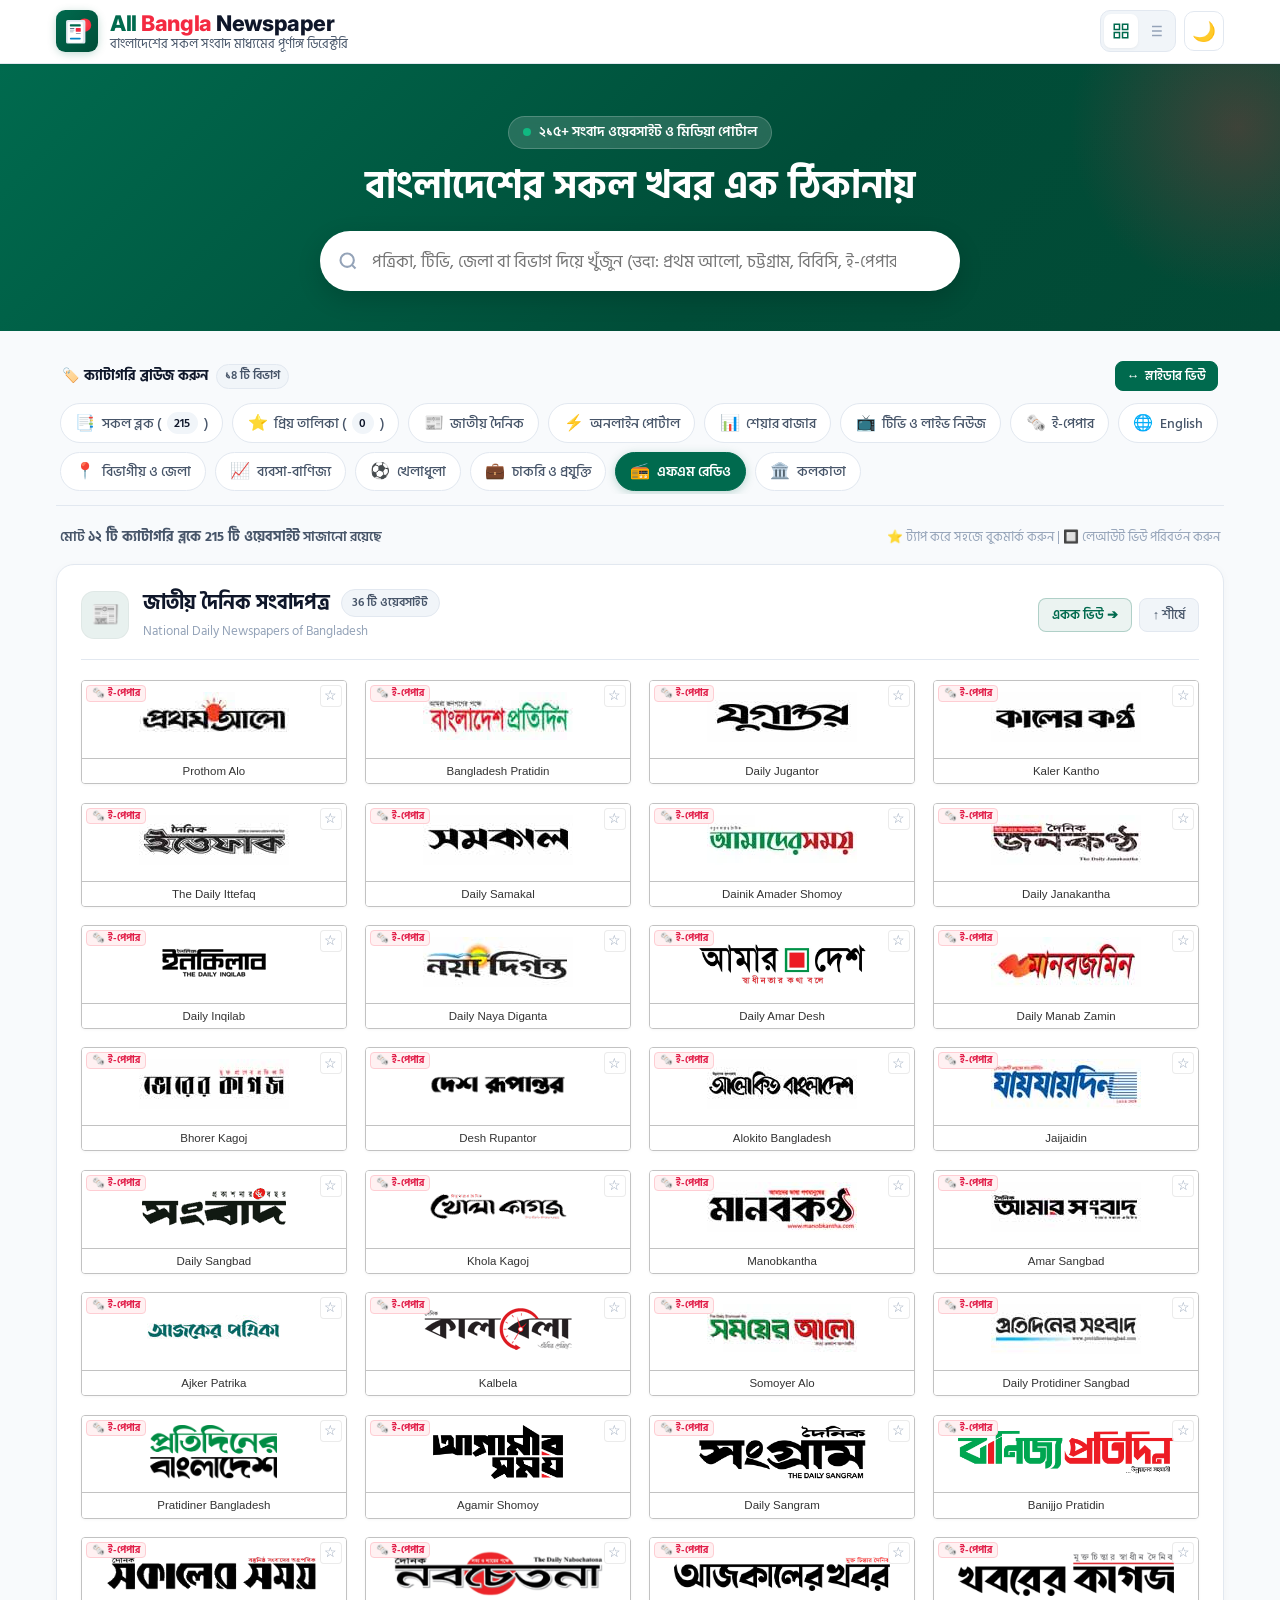
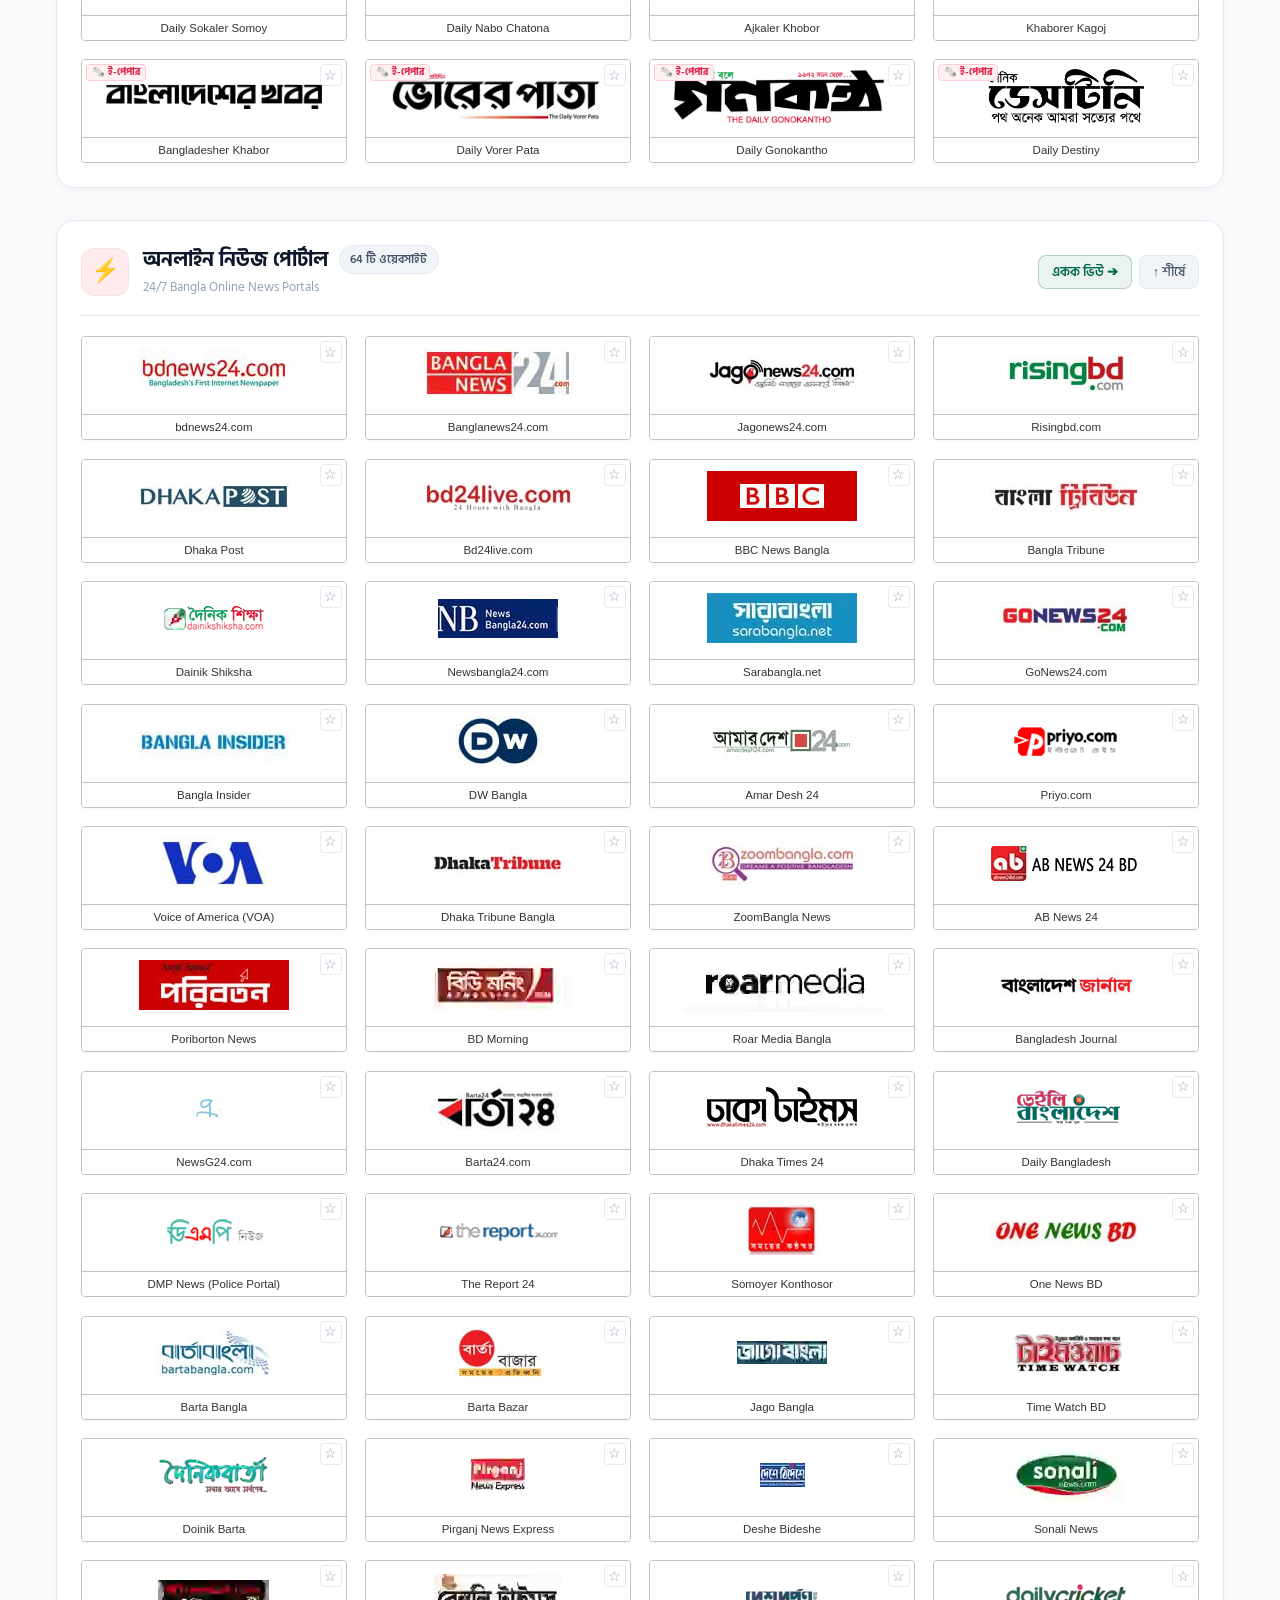
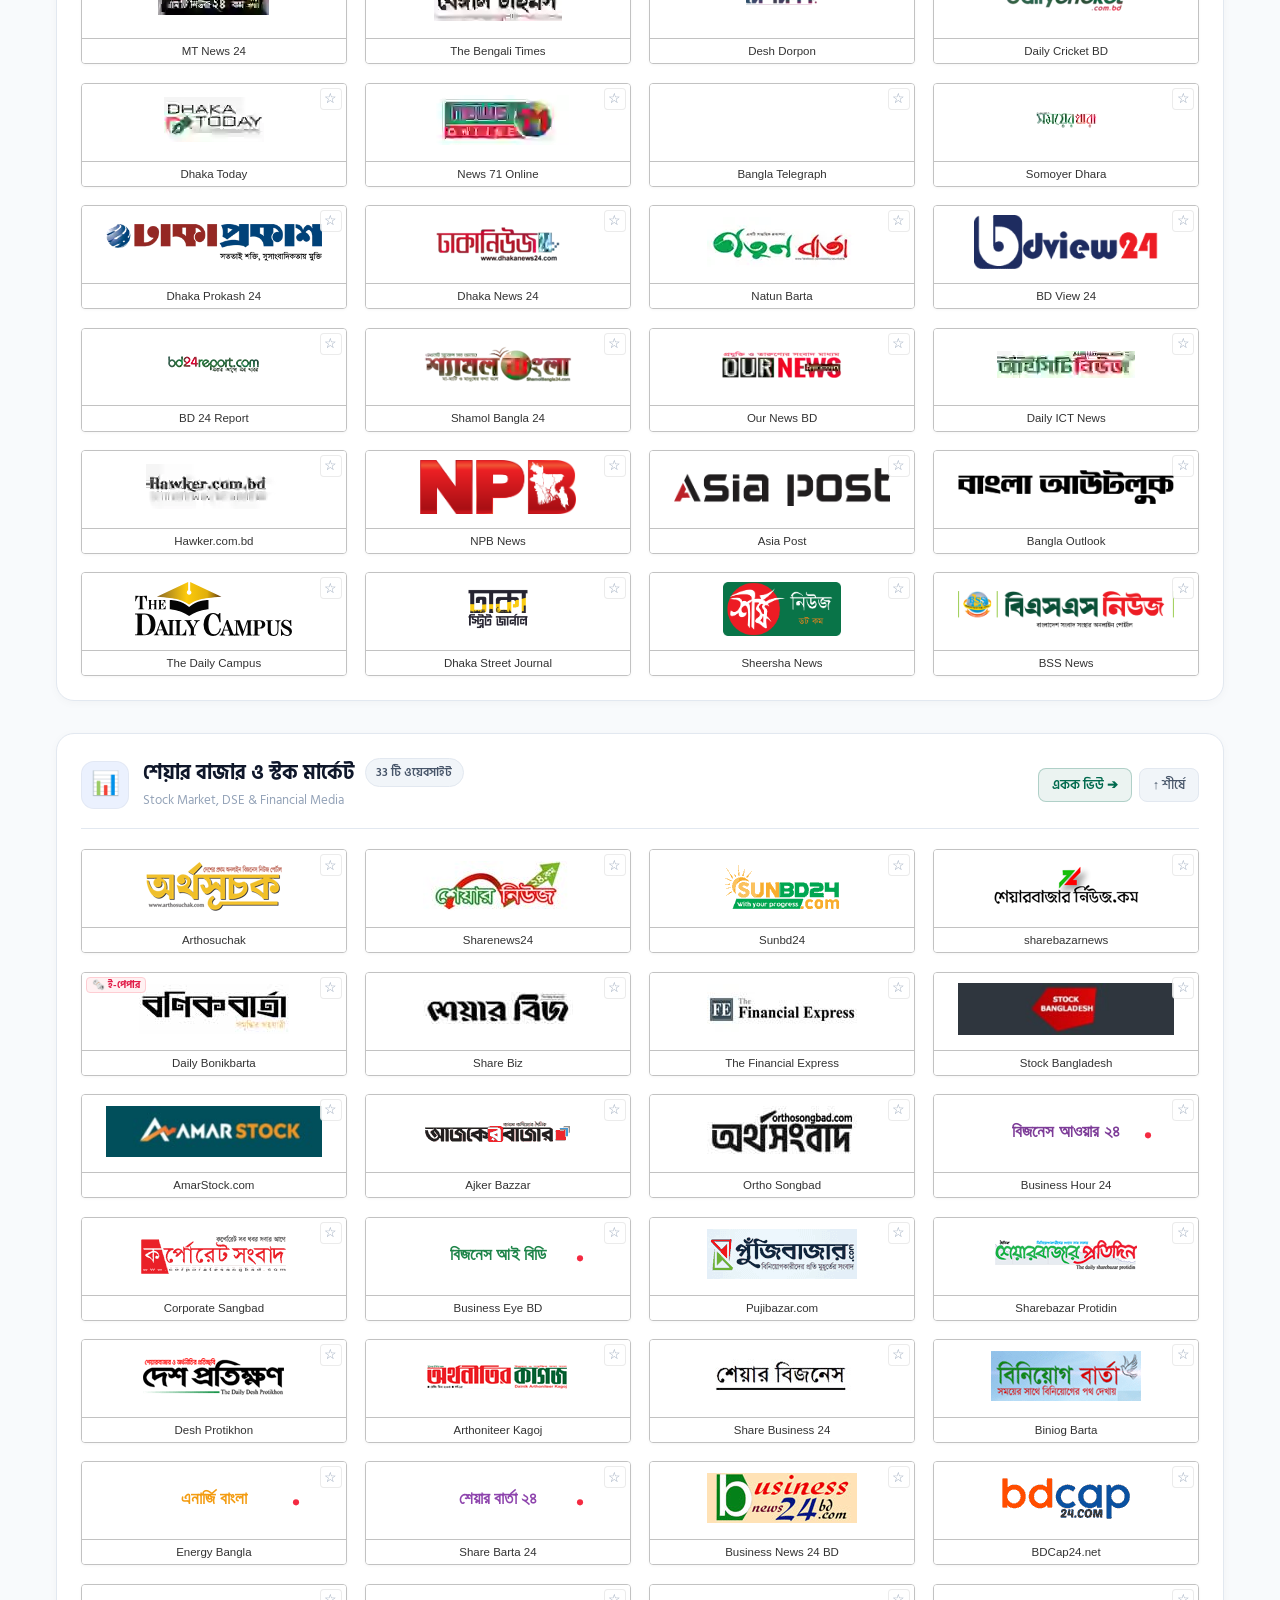
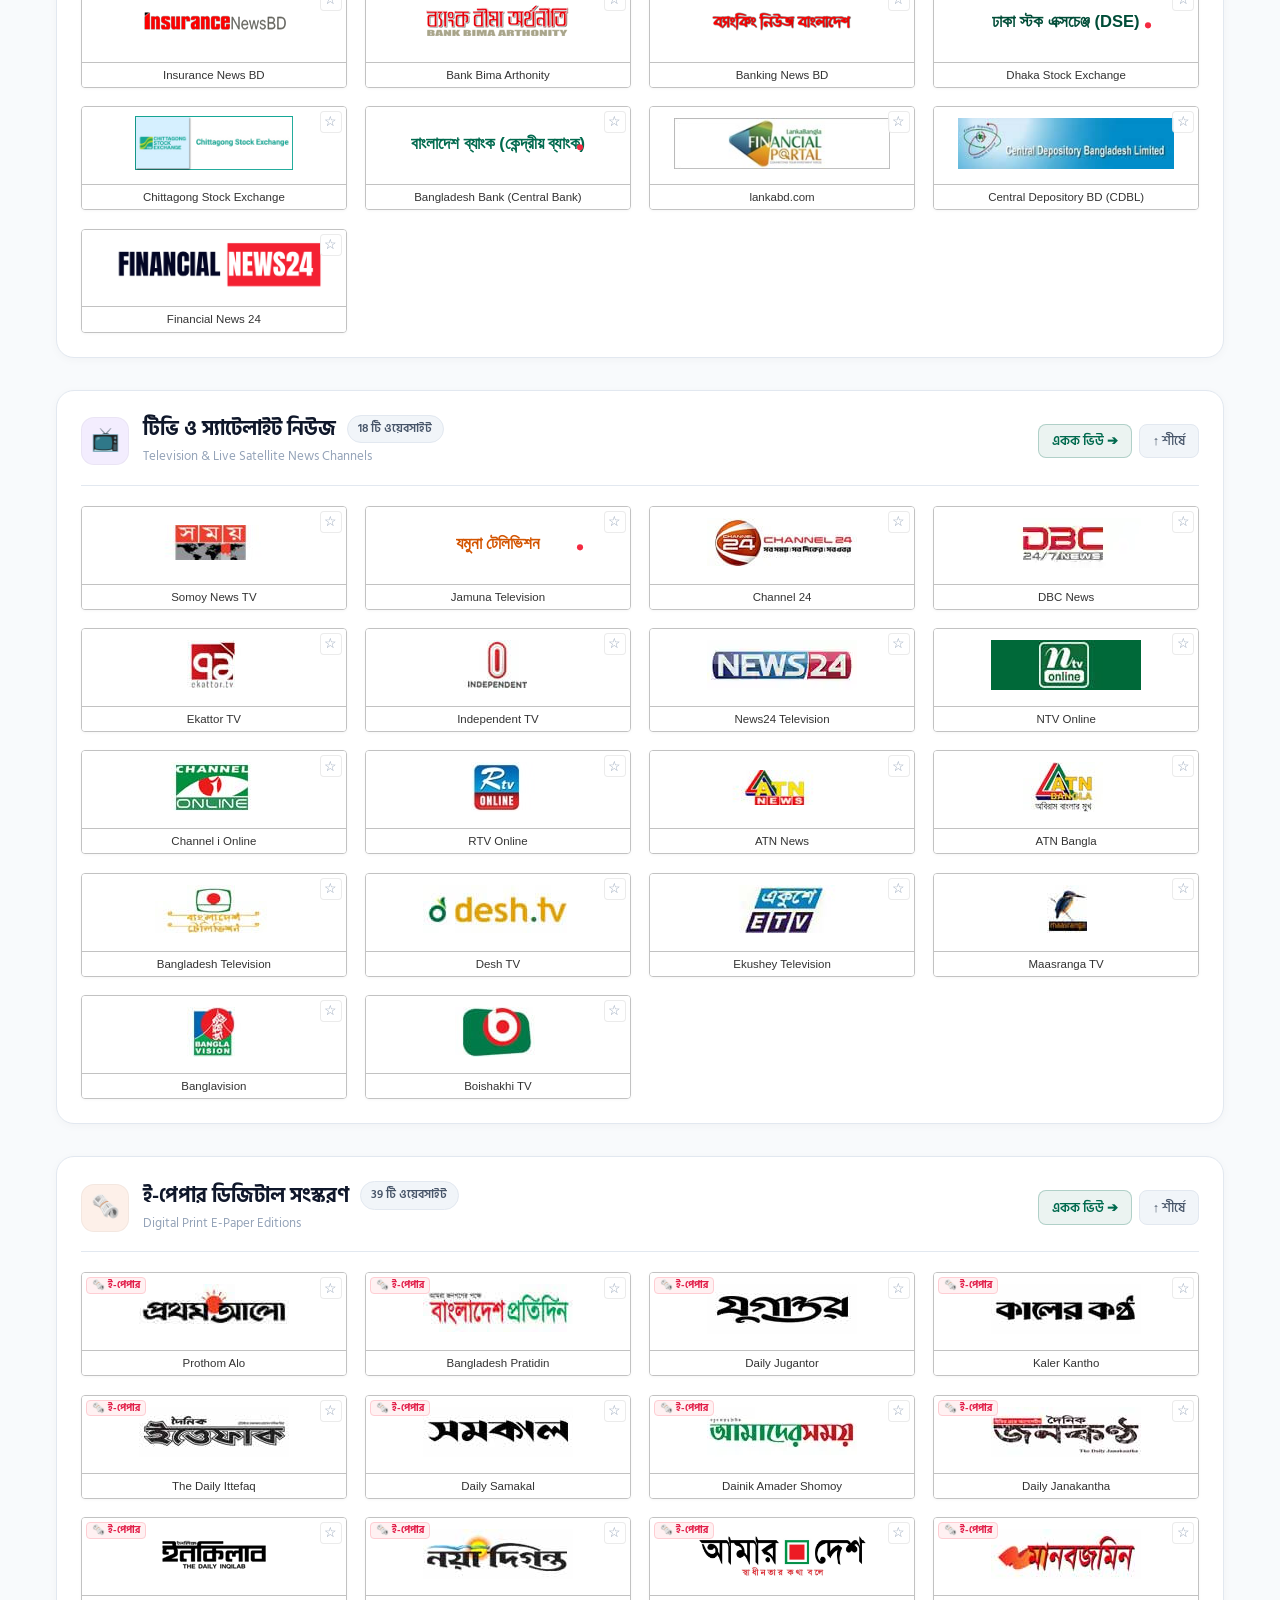
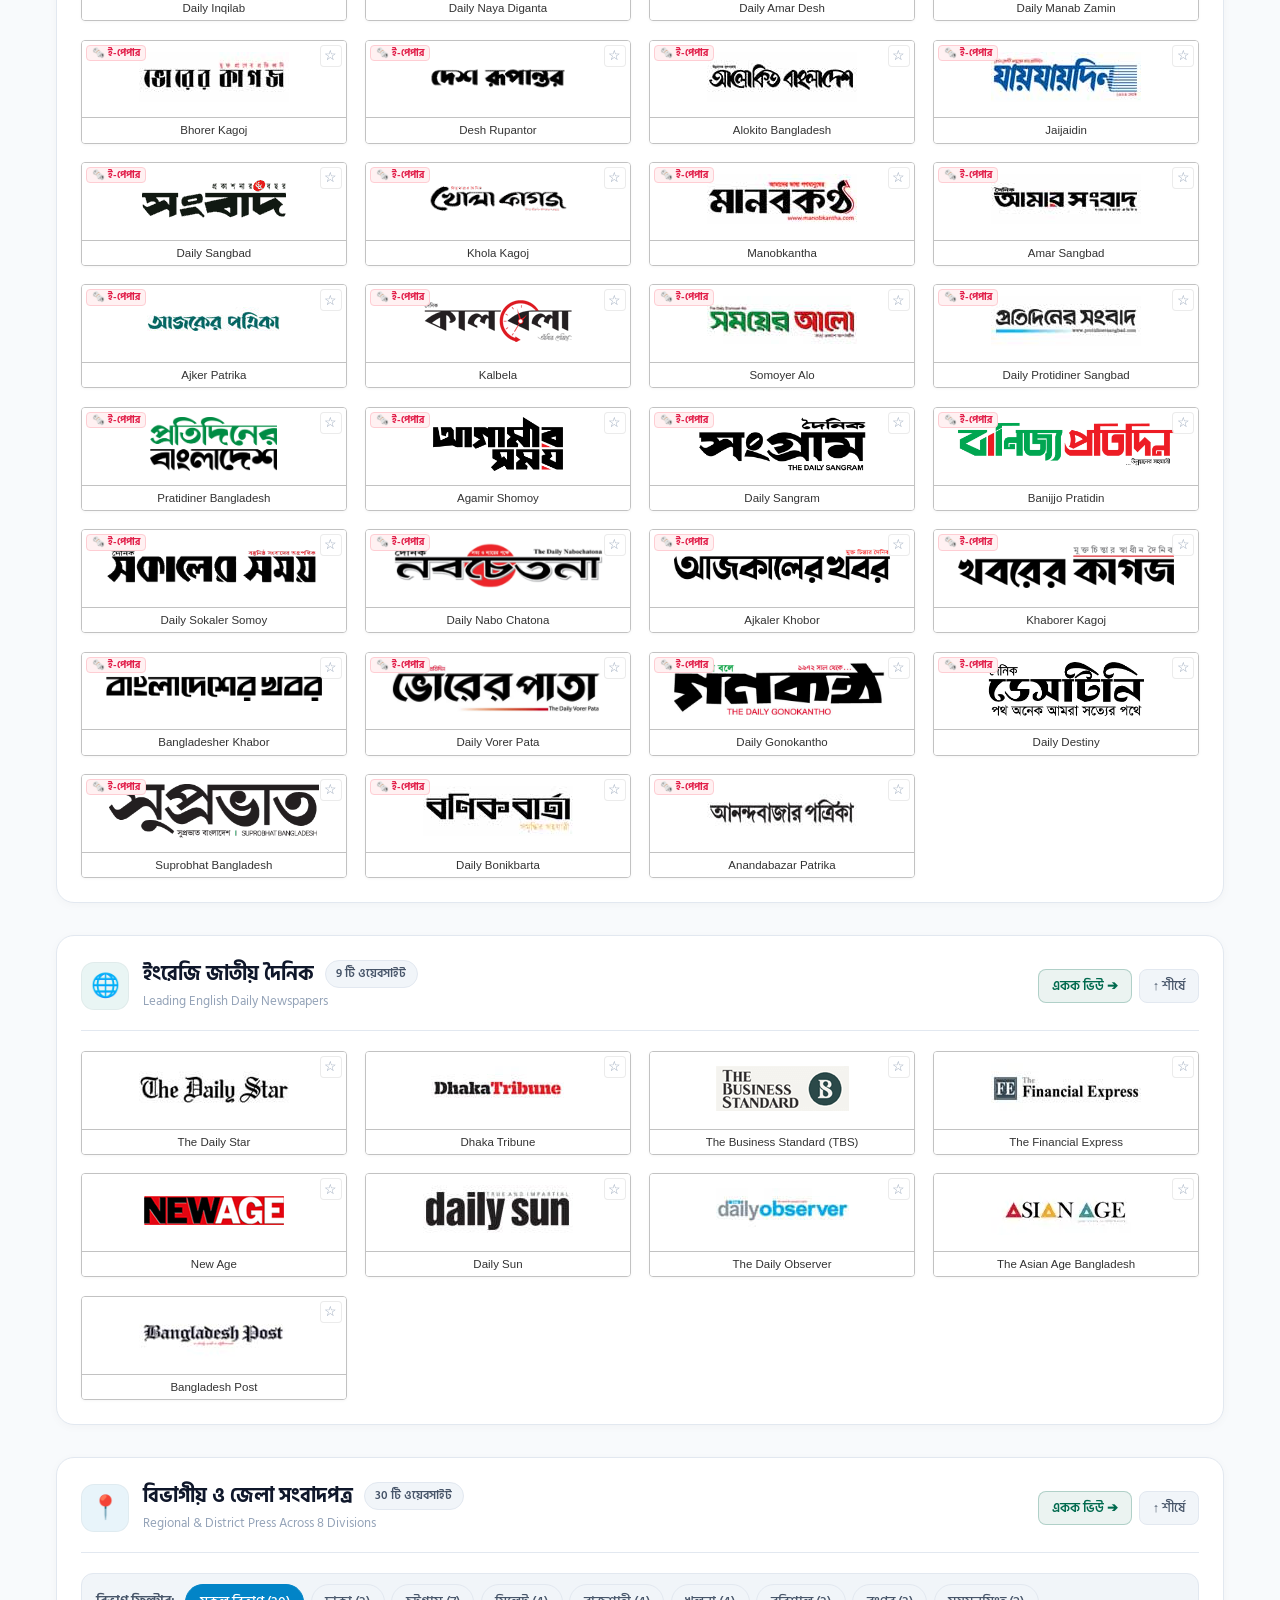
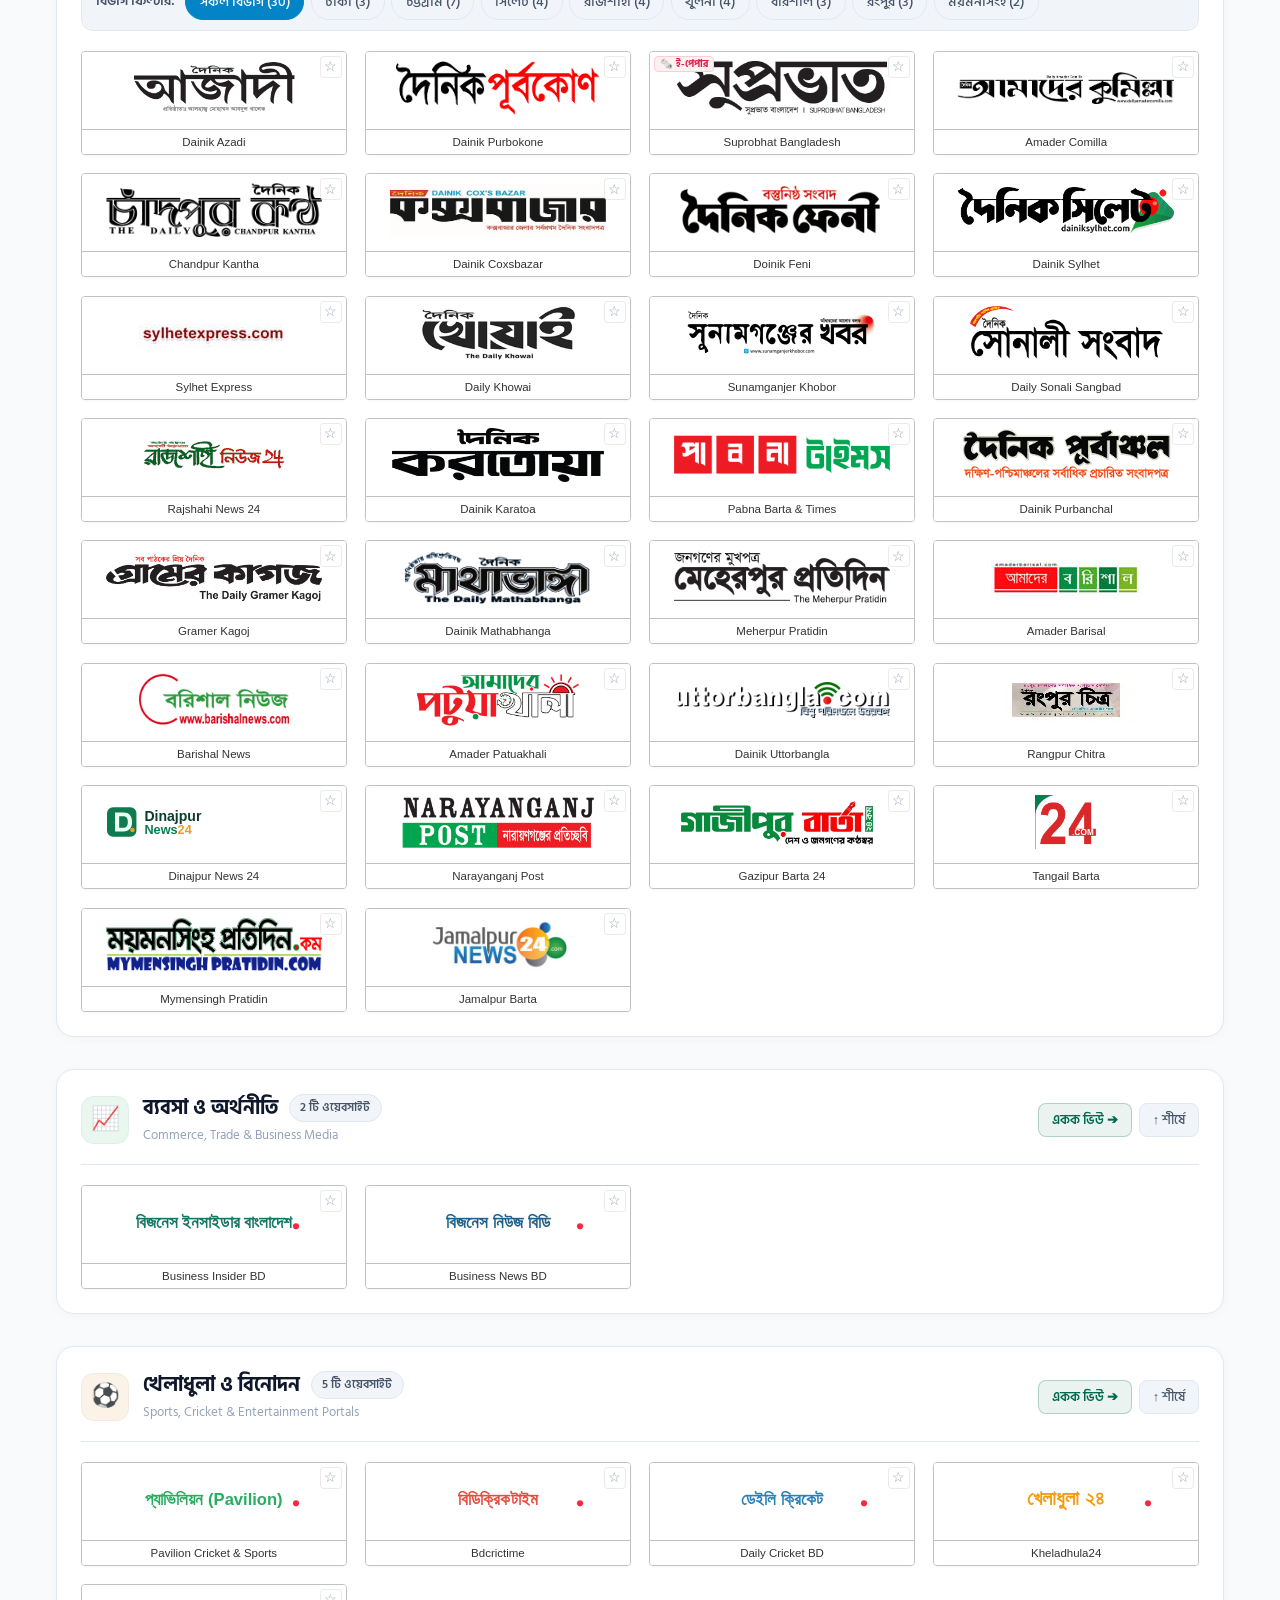
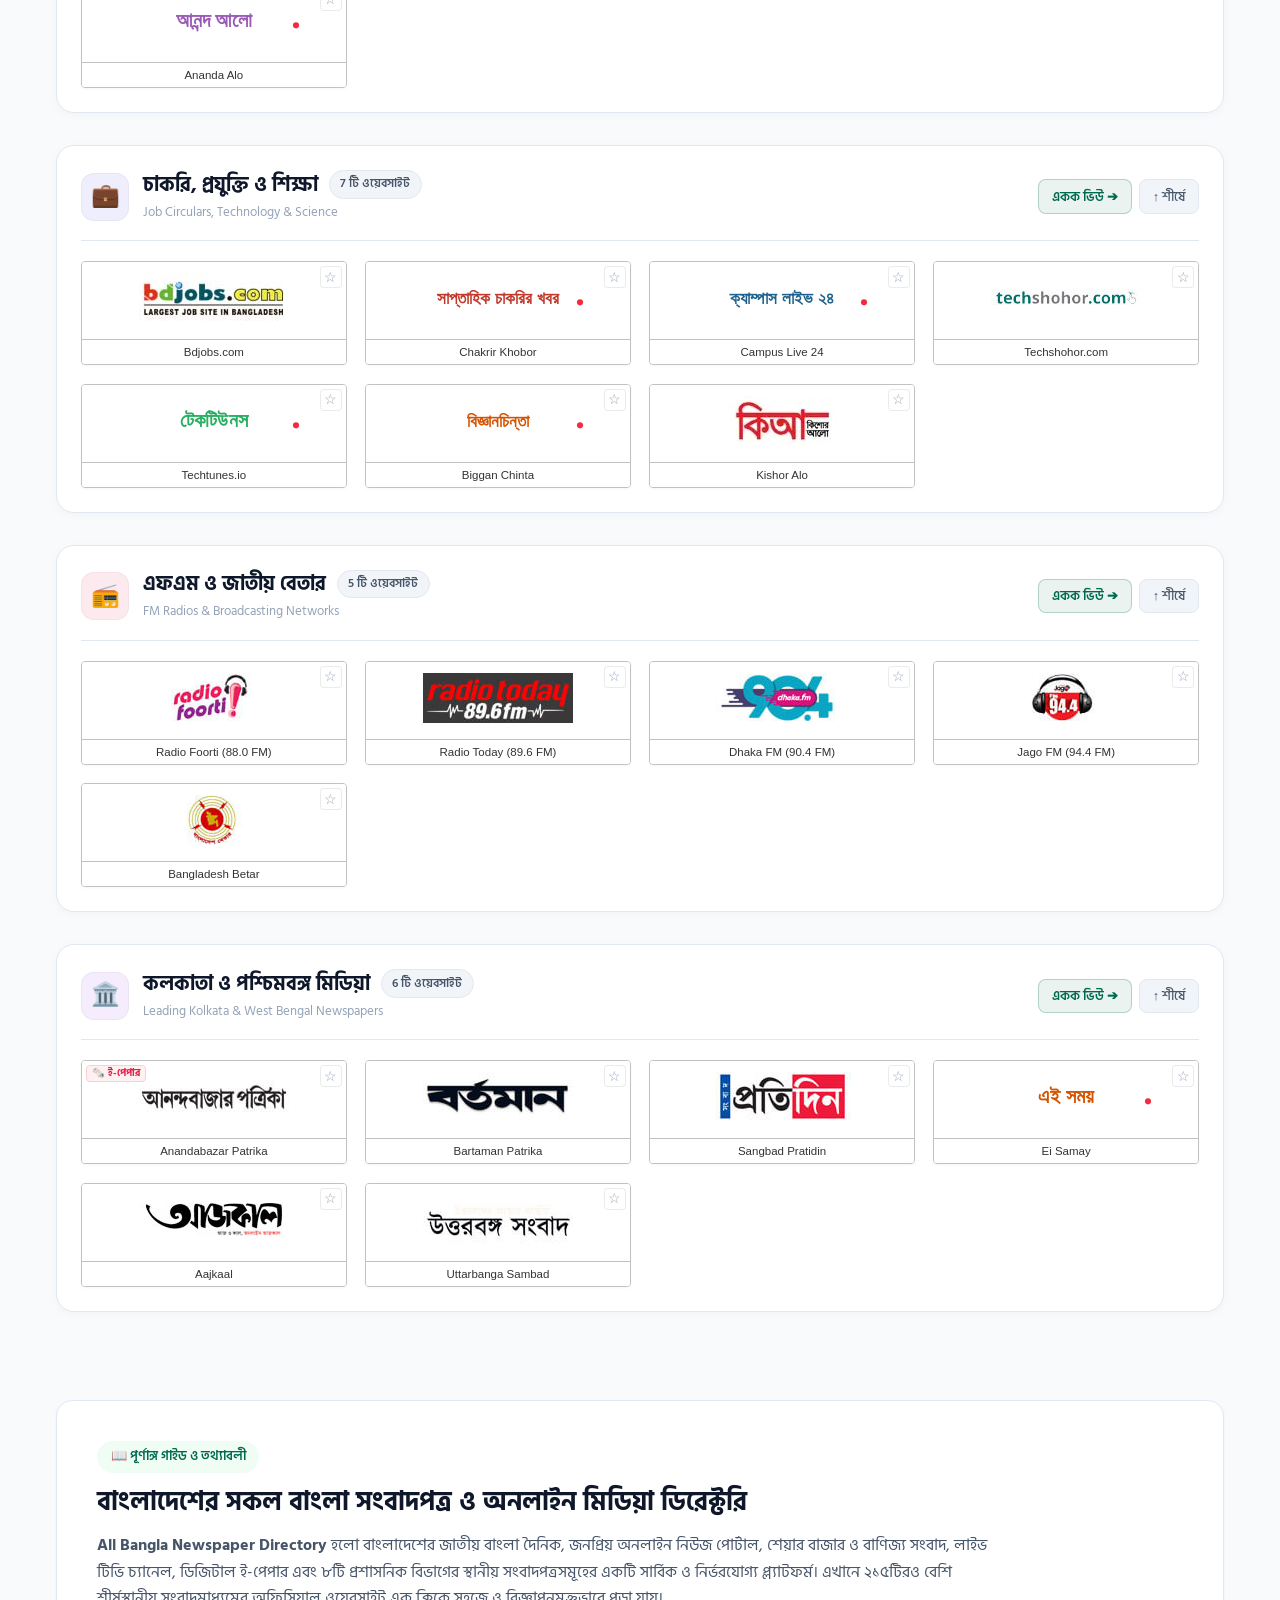
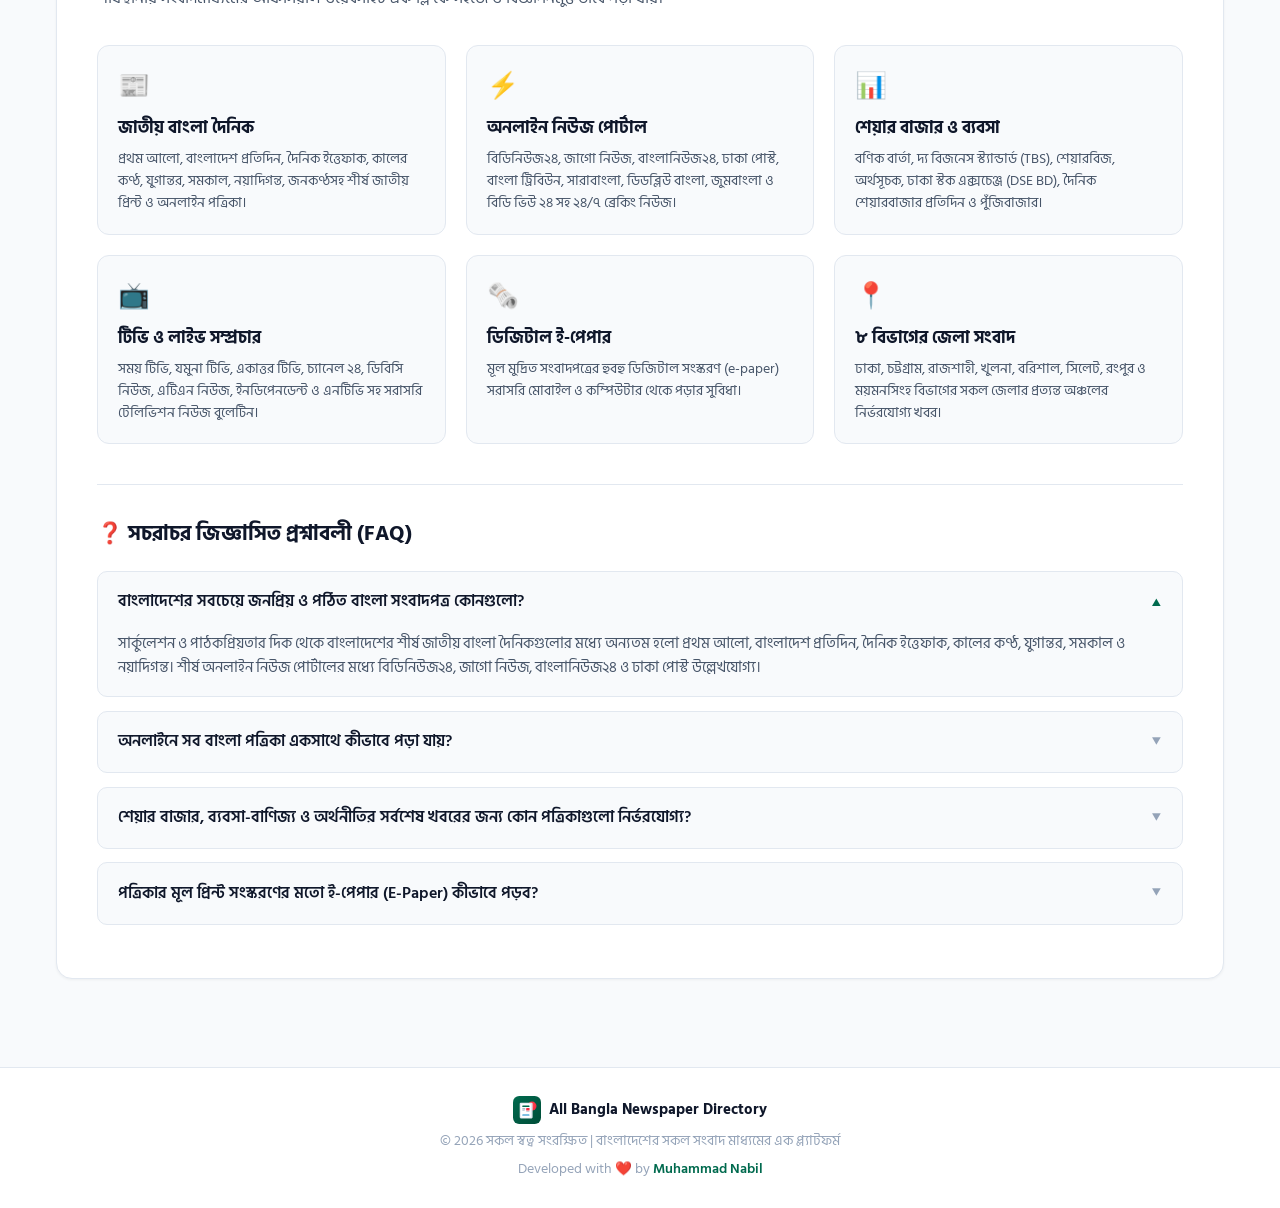
==== commit 62588f29: "Update total website count to 215+ across hero badge, metadata, and guides" ====
--- a/index.html
+++ b/index.html
@@ -5,9 +5,9 @@
   <meta name="viewport" content="width=device-width, initial-scale=1.0, viewport-fit=cover">
   
   <!-- SEO Primary Meta Tags (notfair:meta-tags-optimizer) -->
-  <title>All Bangla Newspaper List (সকল বাংলা সংবাদপত্র) | 190+ News Portals</title>
-  <meta name="title" content="All Bangla Newspaper List (সকল বাংলা সংবাদপত্র) | 190+ News Portals">
-  <meta name="description" content="Browse 190+ verified Bangla newspapers, national dailies, online news portals, share market news, TV channels, epapers & job portals in one fast directory.">
+  <title>All Bangla Newspaper List (সকল বাংলা সংবাদপত্র) | 215+ News Portals</title>
+  <meta name="title" content="All Bangla Newspaper List (সকল বাংলা সংবাদপত্র) | 215+ News Portals">
+  <meta name="description" content="Browse 215+ verified Bangla newspapers, national dailies, online news portals, share market news, TV channels, epapers & job portals in one fast directory.">
   <meta name="keywords" content="all bangla newspaper, all bangla newspaper list, bangla newspaper, bangla news portal, prothom alo, bdnews24, bangladesh newspapers, sharebazar news, bangla epaper, dainik bangla, all bangla news, live tv news bangladesh">
   <meta name="author" content="Muhammad Nabil">
   <meta name="publisher" content="All Bangla Newspaper">
@@ -29,14 +29,14 @@
   <meta property="og:type" content="website">
   <meta property="og:site_name" content="All Bangla Newspaper Directory">
   <meta property="og:url" content="https://nabil2dhaka.github.io/allbanglanewspaper/">
-  <meta property="og:title" content="All Bangla Newspaper List (সকল বাংলা সংবাদপত্র) | 190+ Portals">
-  <meta property="og:description" content="Complete directory of 190+ verified Bangladeshi newspapers, online news portals, share market news, epapers, and live TV channels.">
+  <meta property="og:title" content="All Bangla Newspaper List (সকল বাংলা সংবাদপত্র) | 215+ Portals">
+  <meta property="og:description" content="Complete directory of 215+ verified Bangladeshi newspapers, online news portals, share market news, epapers, and live TV channels.">
   <meta property="og:image" content="https://nabil2dhaka.github.io/allbanglanewspaper/assets/og-preview.png">
   <meta property="og:image:secure_url" content="https://nabil2dhaka.github.io/allbanglanewspaper/assets/og-preview.png">
   <meta property="og:image:type" content="image/png">
   <meta property="og:image:width" content="1200">
   <meta property="og:image:height" content="630">
-  <meta property="og:image:alt" content="All Bangla Newspaper Directory - 190+ Verified Publications">
+  <meta property="og:image:alt" content="All Bangla Newspaper Directory - 215+ Verified Publications">
   <meta property="og:locale" content="bn_BD">
   <meta property="og:locale:alternate" content="en_US">
   
@@ -44,7 +44,7 @@
   <meta name="twitter:card" content="summary_large_image">
   <meta name="twitter:url" content="https://nabil2dhaka.github.io/allbanglanewspaper/">
   <meta name="twitter:title" content="All Bangla Newspaper List - সকল বাংলা সংবাদপত্র ডিরেক্টরি">
-  <meta name="twitter:description" content="Browse 190+ verified Bangla newspapers, national dailies, online news portals, share market news, TV channels & epapers in one fast directory.">
+  <meta name="twitter:description" content="Browse 215+ verified Bangla newspapers, national dailies, online news portals, share market news, TV channels & epapers in one fast directory.">
   <meta name="twitter:image" content="https://nabil2dhaka.github.io/allbanglanewspaper/assets/og-preview.png">
   <meta name="twitter:image:alt" content="All Bangla Newspaper Directory">
   
@@ -77,7 +77,7 @@
           "All Bangla Newspaper",
           "Bangla News Directory"
         ],
-        "description": "Comprehensive directory of 190+ verified Bangla national dailies, online news portals, stock market publications, TV news, e-papers, and regional newspapers.",
+        "description": "Comprehensive directory of 215+ verified Bangla national dailies, online news portals, stock market publications, TV news, e-papers, and regional newspapers.",
         "inLanguage": ["bn-BD", "en-US"],
         "publisher": {
           "@id": "https://nabil2dhaka.github.io/allbanglanewspaper/#organization"
@@ -111,14 +111,14 @@
         "@type": "CollectionPage",
         "@id": "https://nabil2dhaka.github.io/allbanglanewspaper/#webpage",
         "url": "https://nabil2dhaka.github.io/allbanglanewspaper/",
-        "name": "All Bangla Newspaper List (সকল বাংলা সংবাদপত্র) | 190+ News Portals",
+        "name": "All Bangla Newspaper List (সকল বাংলা সংবাদপত্র) | 215+ News Portals",
         "isPartOf": {
           "@id": "https://nabil2dhaka.github.io/allbanglanewspaper/#website"
         },
         "about": {
           "@id": "https://nabil2dhaka.github.io/allbanglanewspaper/#organization"
         },
-        "description": "Browse 190+ verified Bangla newspapers, national dailies, online news portals, share market news, TV channels, epapers & job portals in one fast directory.",
+        "description": "Browse 215+ verified Bangla newspapers, national dailies, online news portals, share market news, TV channels, epapers & job portals in one fast directory.",
         "inLanguage": "bn-BD",
         "breadcrumb": {
           "@type": "BreadcrumbList",
@@ -223,7 +223,7 @@
             "name": "অনলাইনে সব বাংলা পত্রিকা একসাথে কীভাবে পড়া যায়?",
             "acceptedAnswer": {
               "@type": "Answer",
-              "text": "All Bangla Newspaper ডিরেক্টরির মাধ্যমে বাংলাদেশের ১৯০টিরও বেশি জাতীয় দৈনিক, অনলাইন পোর্টাল, টিভি সংবাদ ও ৮ বিভাগের আঞ্চলিক পত্রিকা এক ক্লিকে সহজে ও বিজ্ঞাপনমুক্তভাবে পড়া যায়।"
+              "text": "All Bangla Newspaper ডিরেক্টরির মাধ্যমে বাংলাদেশের ২১৫টিরও বেশি জাতীয় দৈনিক, অনলাইন পোর্টাল, টিভি সংবাদ ও ৮ বিভাগের আঞ্চলিক পত্রিকা এক ক্লিকে সহজে ও বিজ্ঞাপনমুক্তভাবে পড়া যায়।"
             }
           },
           {
@@ -286,8 +286,8 @@
   <!-- Hero & Search Section -->
   <section class="hero-section">
     <div class="container hero-container">
-      <div class="hero-badge">
-        <span class="pulse-dot"></span> ১৯০+ সংবাদ ওয়েবসাইট ও মিডিয়া পোর্টাল
+      <div class="hero-badge" id="heroBadge">
+        <span class="pulse-dot"></span> ২১৫+ সংবাদ ওয়েবসাইট ও মিডিয়া পোর্টাল
       </div>
       <h1 class="hero-heading">বাংলাদেশের সকল খবর এক ঠিকানায়</h1>
       
@@ -409,7 +409,7 @@
         <span class="seo-guide-badge">📖 পূর্ণাঙ্গ গাইড ও তথ্যাবলী</span>
         <h2 id="guideHeading" class="seo-guide-title">বাংলাদেশের সকল বাংলা সংবাদপত্র ও অনলাইন মিডিয়া ডিরেক্টরি</h2>
         <p class="seo-guide-intro">
-          <strong>All Bangla Newspaper Directory</strong> হলো বাংলাদেশের জাতীয় বাংলা দৈনিক, জনপ্রিয় অনলাইন নিউজ পোর্টাল, শেয়ার বাজার ও বাণিজ্য সংবাদ, লাইভ টিভি চ্যানেল, ডিজিটাল ই-পেপার এবং ৮টি প্রশাসনিক বিভাগের স্থানীয় সংবাদপত্রসমূহের একটি সার্বিক ও নির্ভরযোগ্য প্ল্যাটফর্ম। এখানে ১৯০টিরও বেশি শীর্ষস্থানীয় সংবাদমাধ্যমের অফিসিয়াল ওয়েবসাইট এক ক্লিকে সহজে ও বিজ্ঞাপনমুক্তভাবে পড়া যায়।
+          <strong>All Bangla Newspaper Directory</strong> হলো বাংলাদেশের জাতীয় বাংলা দৈনিক, জনপ্রিয় অনলাইন নিউজ পোর্টাল, শেয়ার বাজার ও বাণিজ্য সংবাদ, লাইভ টিভি চ্যানেল, ডিজিটাল ই-পেপার এবং ৮টি প্রশাসনিক বিভাগের স্থানীয় সংবাদপত্রসমূহের একটি সার্বিক ও নির্ভরযোগ্য প্ল্যাটফর্ম। এখানে ২১৫টিরও বেশি শীর্ষস্থানীয় সংবাদমাধ্যমের অফিসিয়াল ওয়েবসাইট এক ক্লিকে সহজে ও বিজ্ঞাপনমুক্তভাবে পড়া যায়।
         </p>
       </div>
 
@@ -467,7 +467,7 @@
             <span class="faq-chevron">▾</span>
           </summary>
           <div class="faq-answer">
-            <p>All Bangla Newspaper ডিরেক্টরি ব্যবহার করে আপনি যেকোনো ডিভাইস থেকে ১৯০টিরও বেশি জাতীয় দৈনিক, অনলাইন পোর্টাল, টিভি ও আঞ্চলিক সংবাদপত্র এক ঠিকানায় কোনো ঝামেলা ছাড়াই সরাসরি ব্রাউজ করতে পারবেন। এখানে দ্রুত খোঁজার জন্য সার্চ বার এবং পছন্দসই পত্রিকা সহজে সেভ করার জন্য ফেভারিট বুকমার্ক সুবিধা রয়েছে।</p>
+            <p>All Bangla Newspaper ডিরেক্টরি ব্যবহার করে আপনি যেকোনো ডিভাইস থেকে ২১৫টিরও বেশি জাতীয় দৈনিক, অনলাইন পোর্টাল, টিভি ও আঞ্চলিক সংবাদপত্র এক ঠিকানায় কোনো ঝামেলা ছাড়াই সরাসরি ব্রাউজ করতে পারবেন। এখানে দ্রুত খোঁজার জন্য সার্চ বার এবং পছন্দসই পত্রিকা সহজে সেভ করার জন্য ফেভারিট বুকমার্ক সুবিধা রয়েছে।</p>
           </div>
         </details>
 
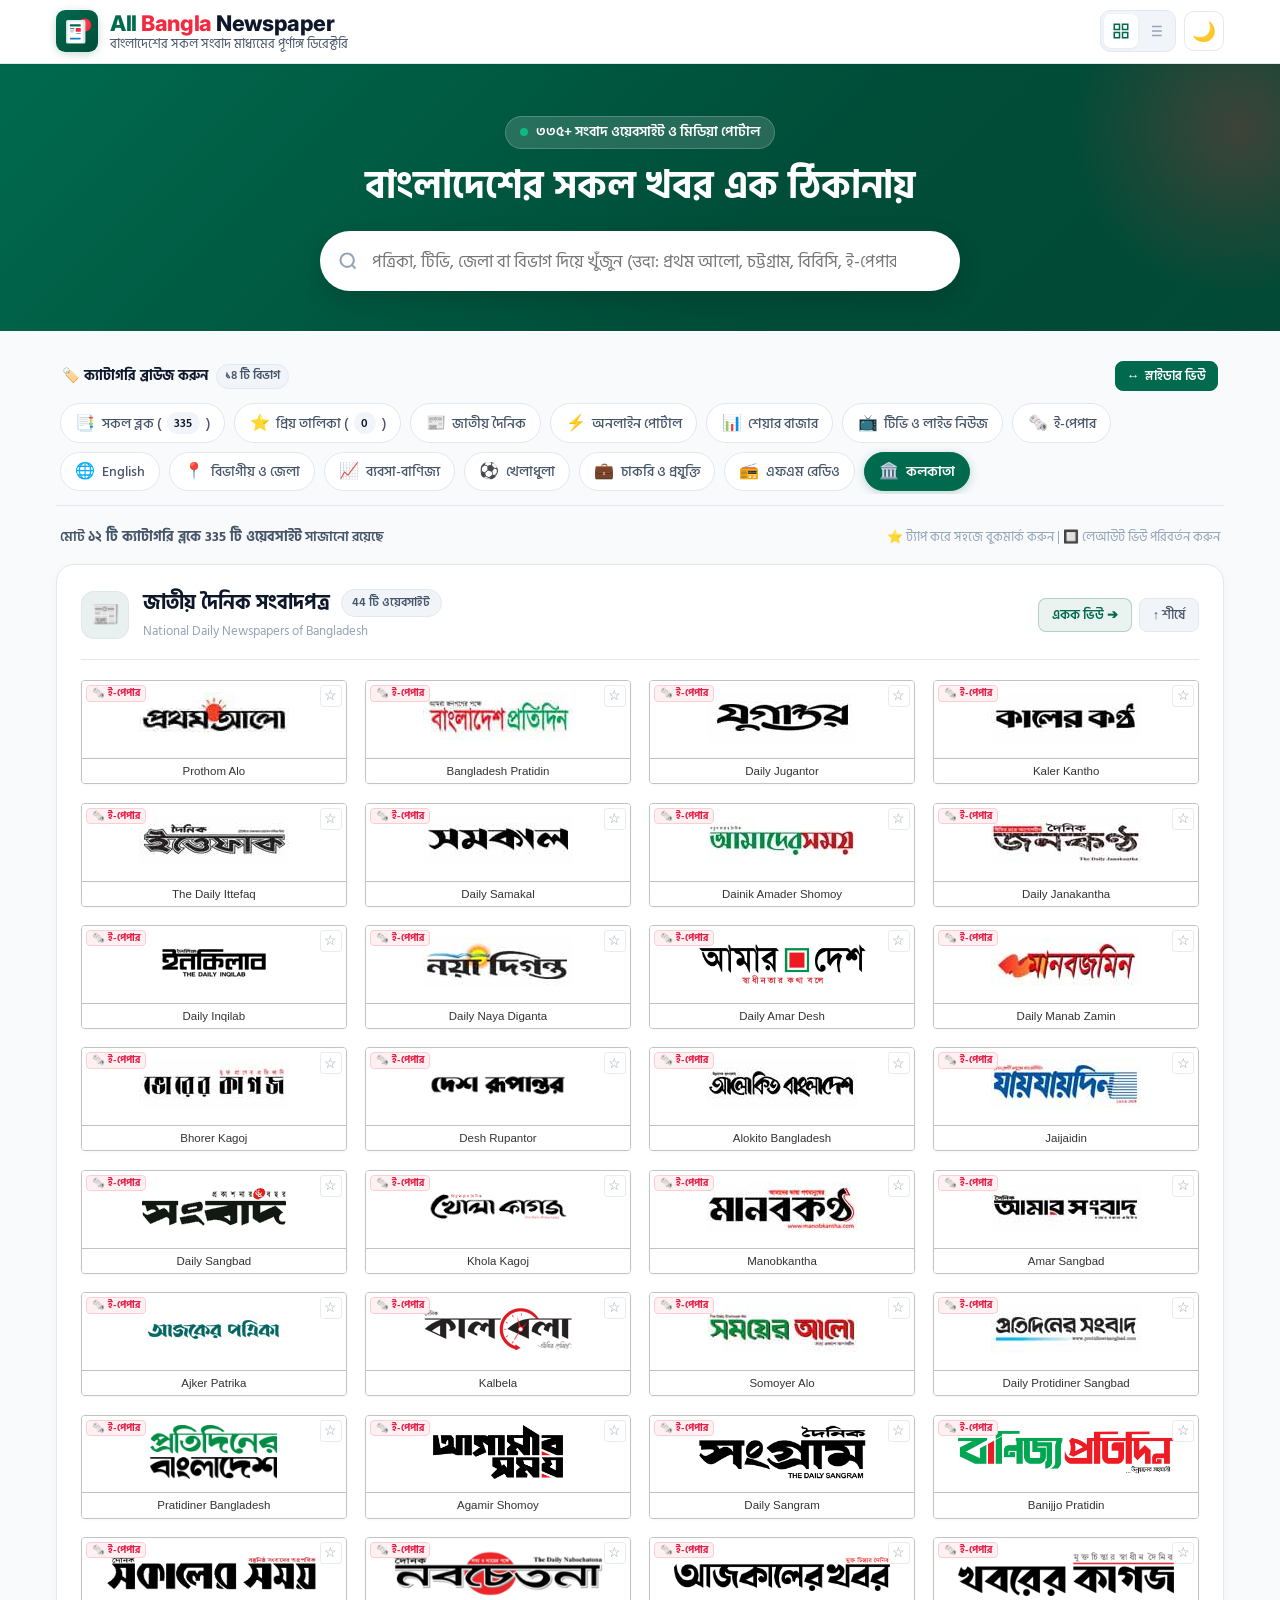
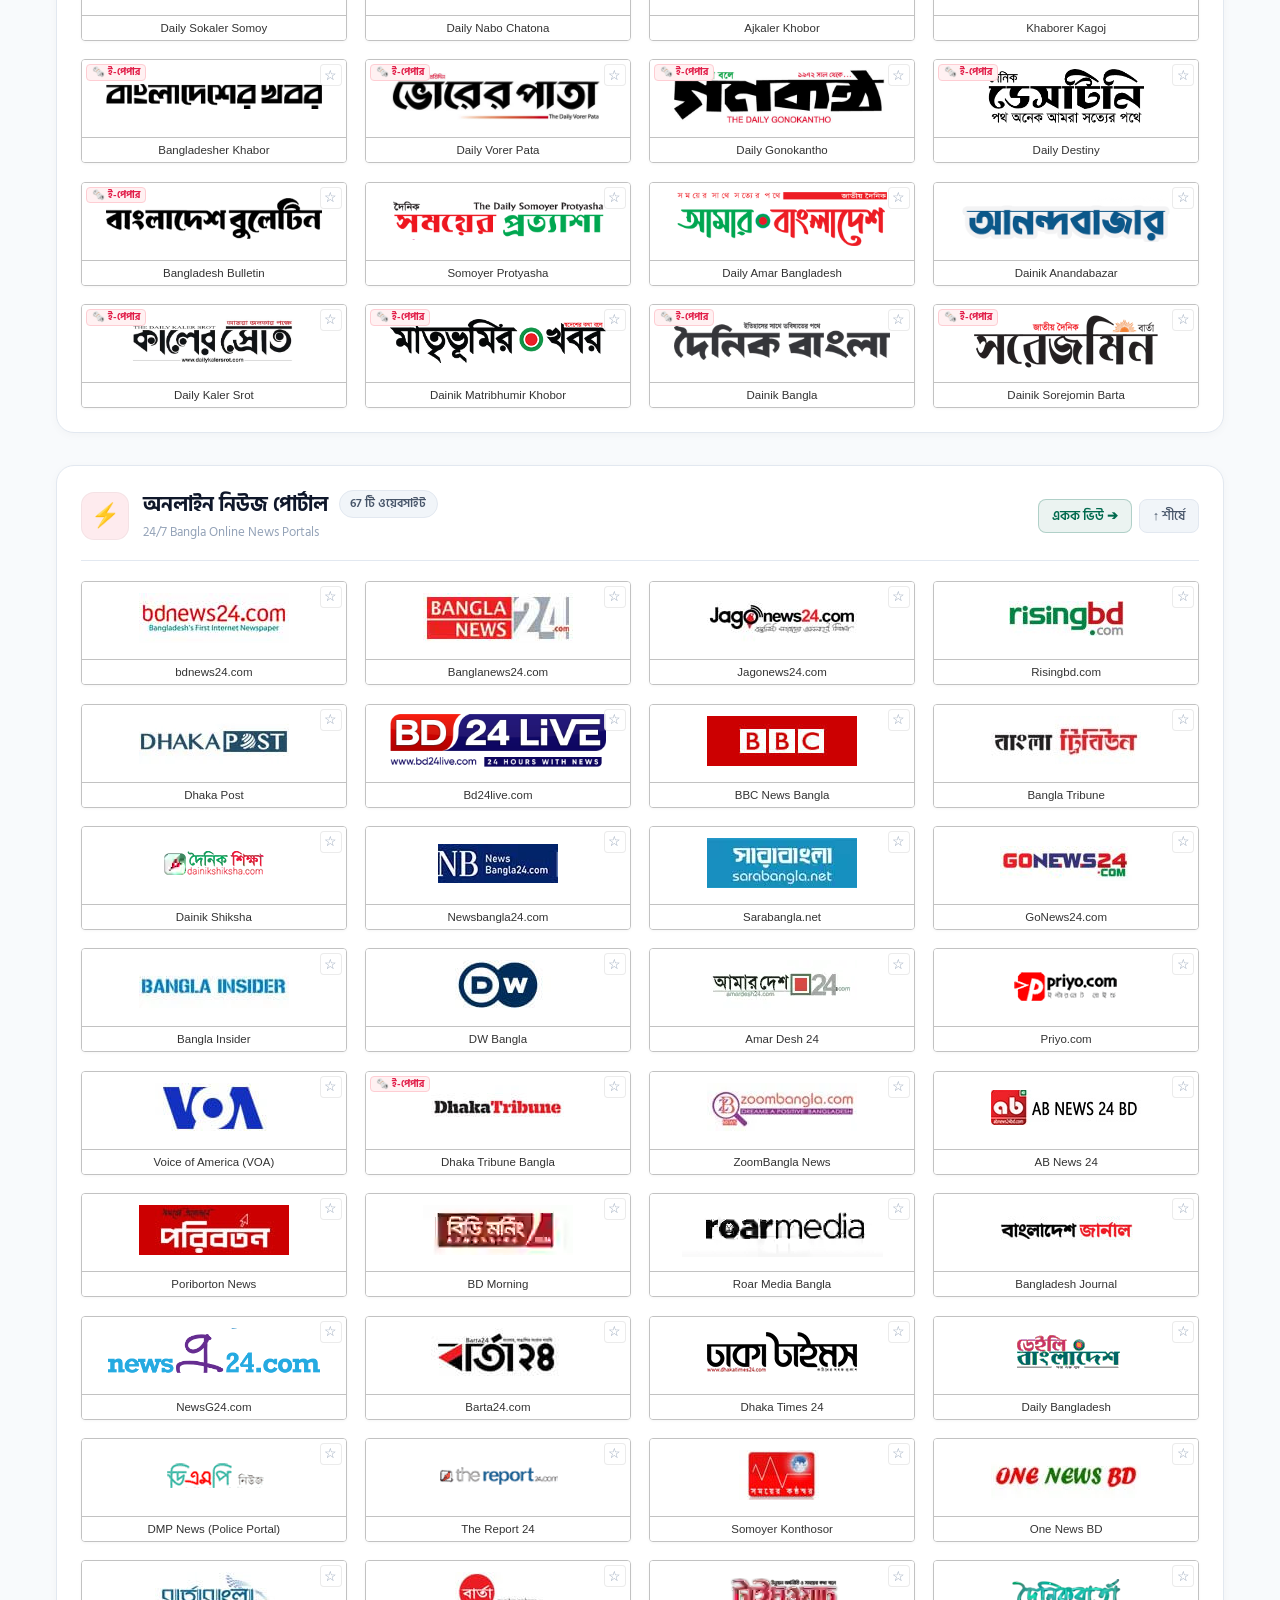
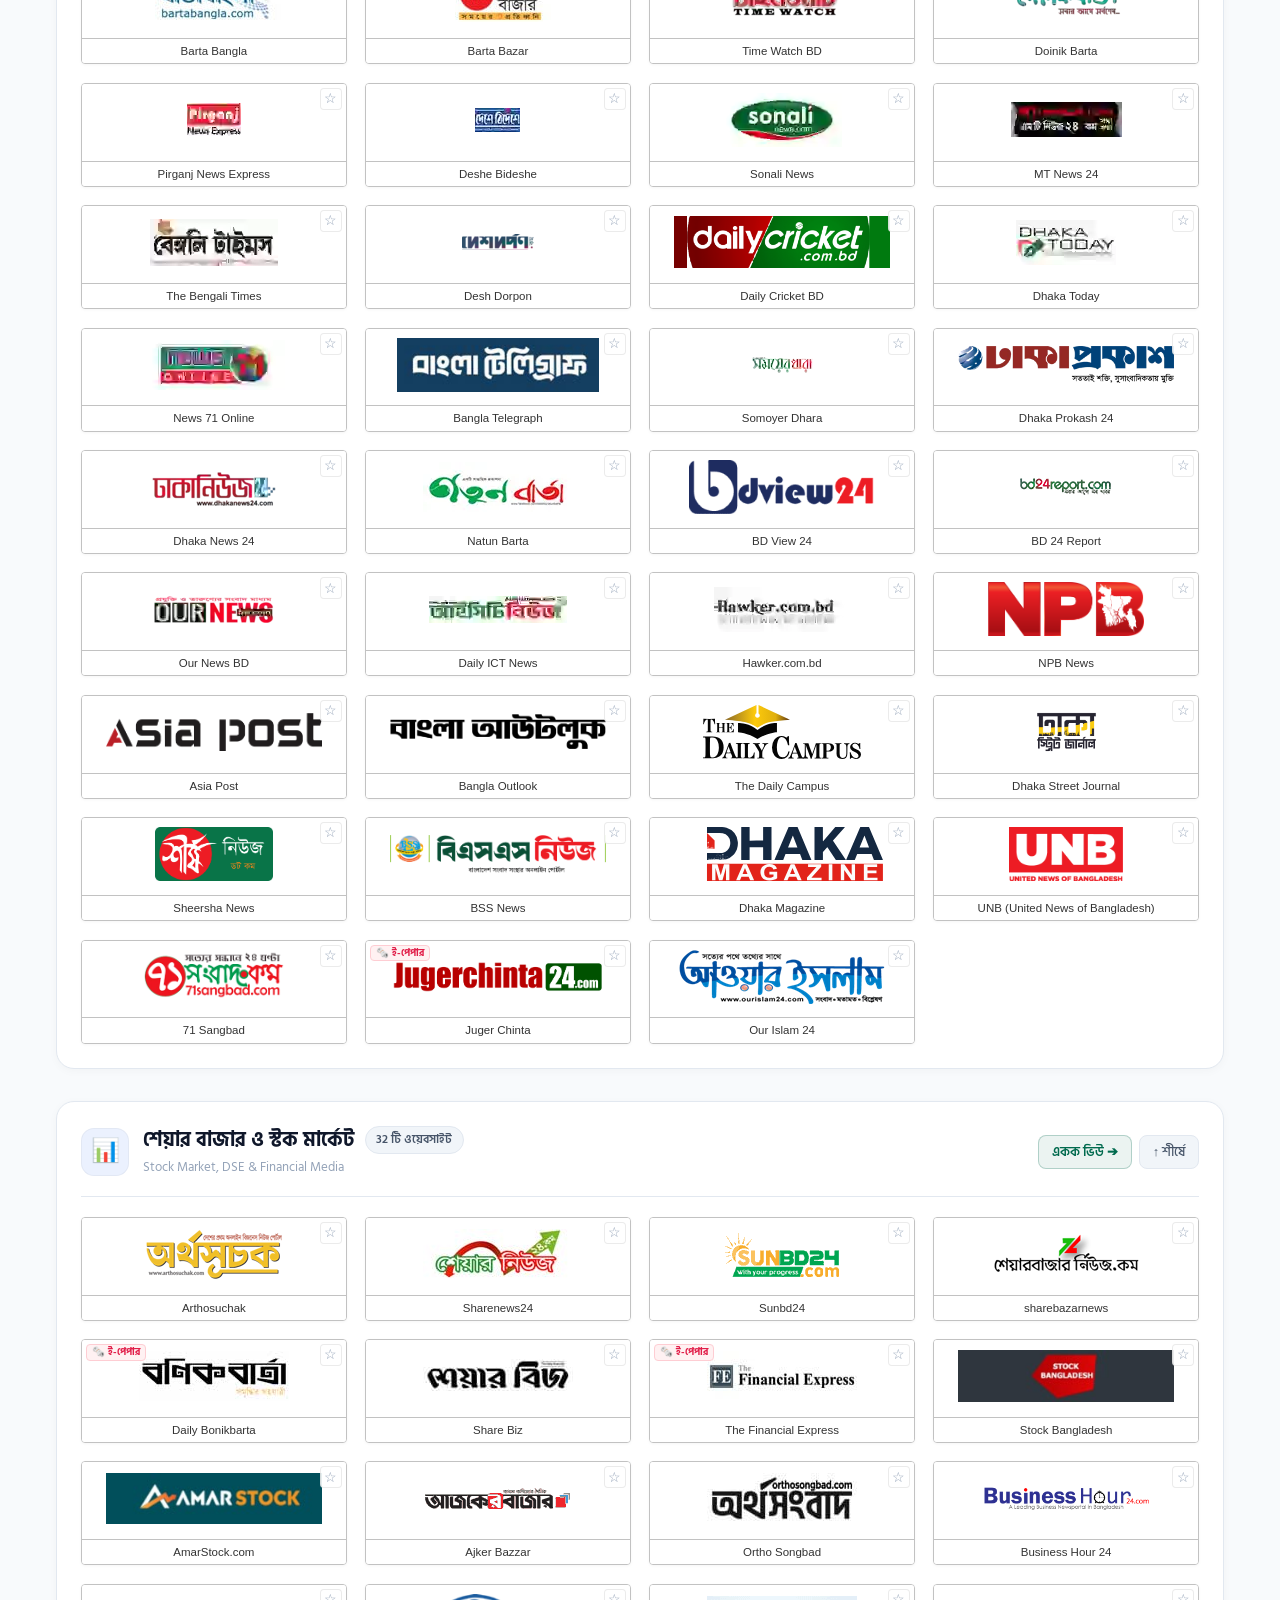
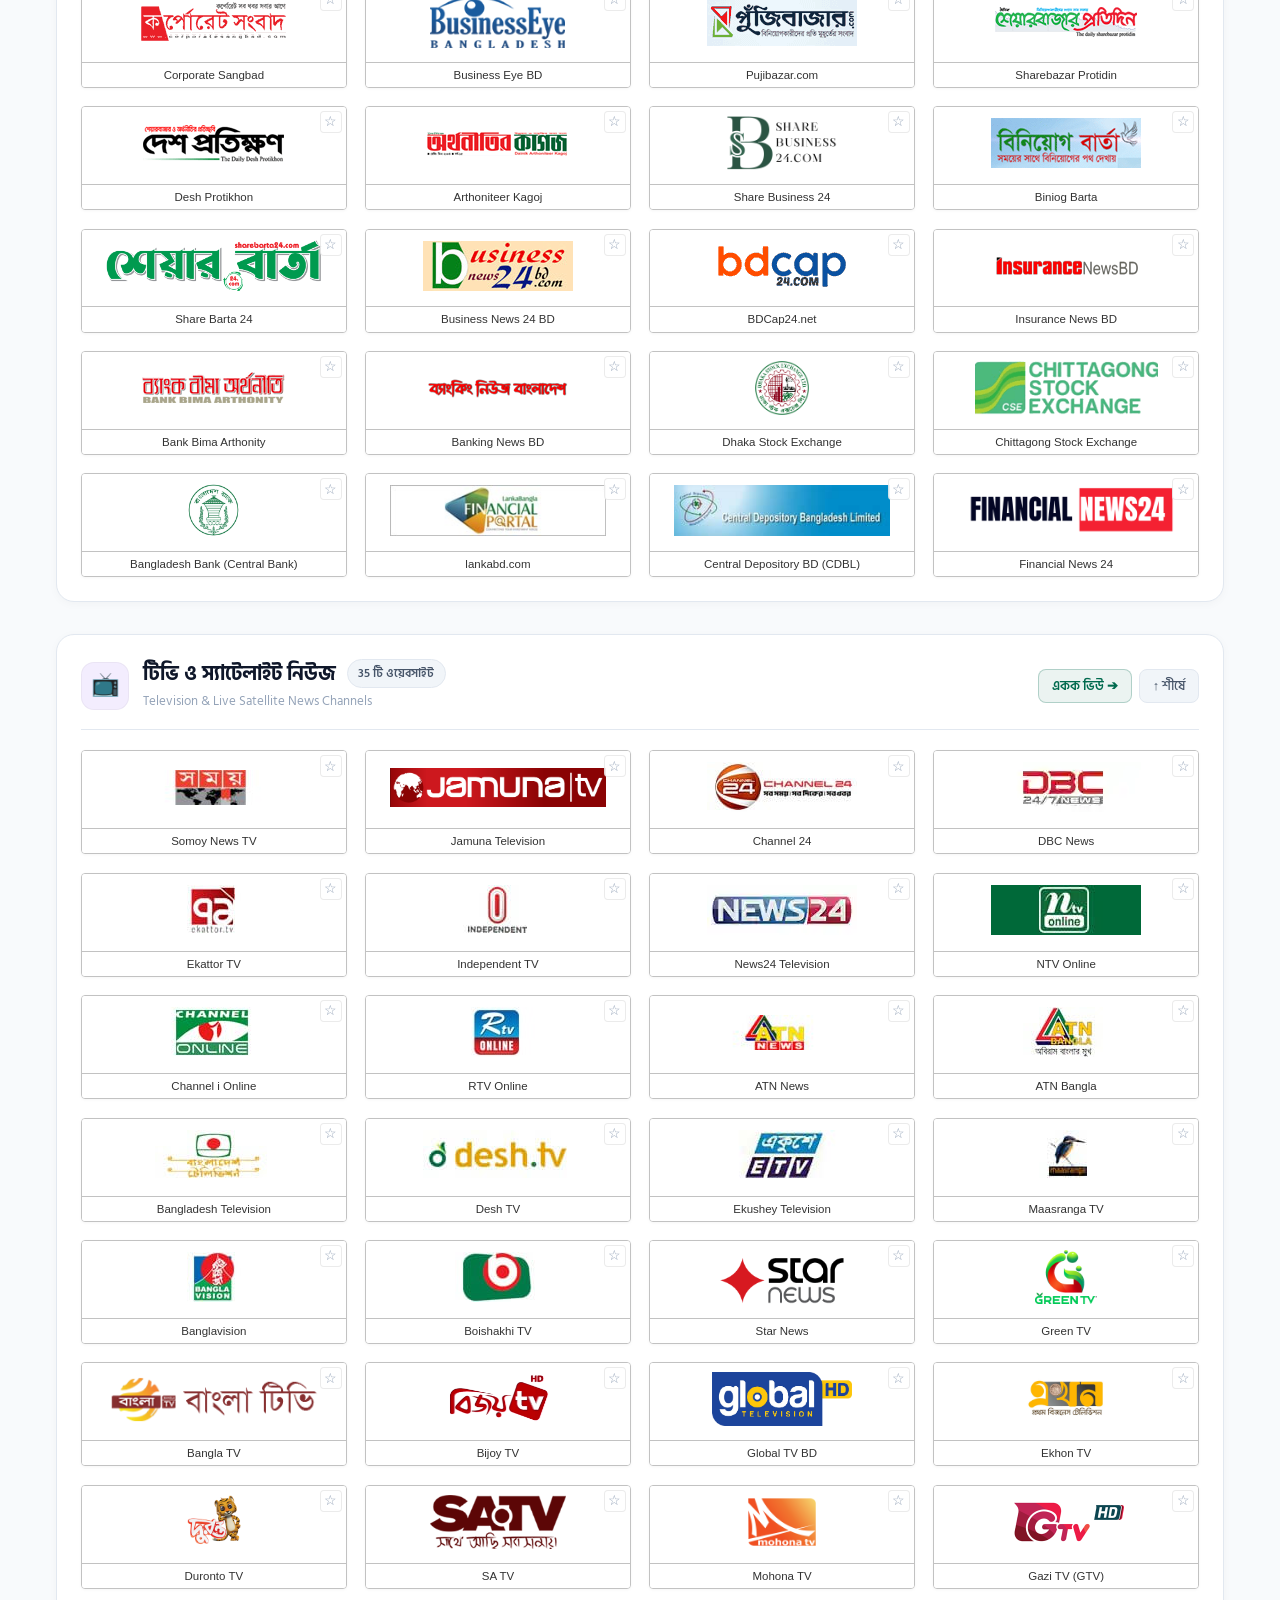
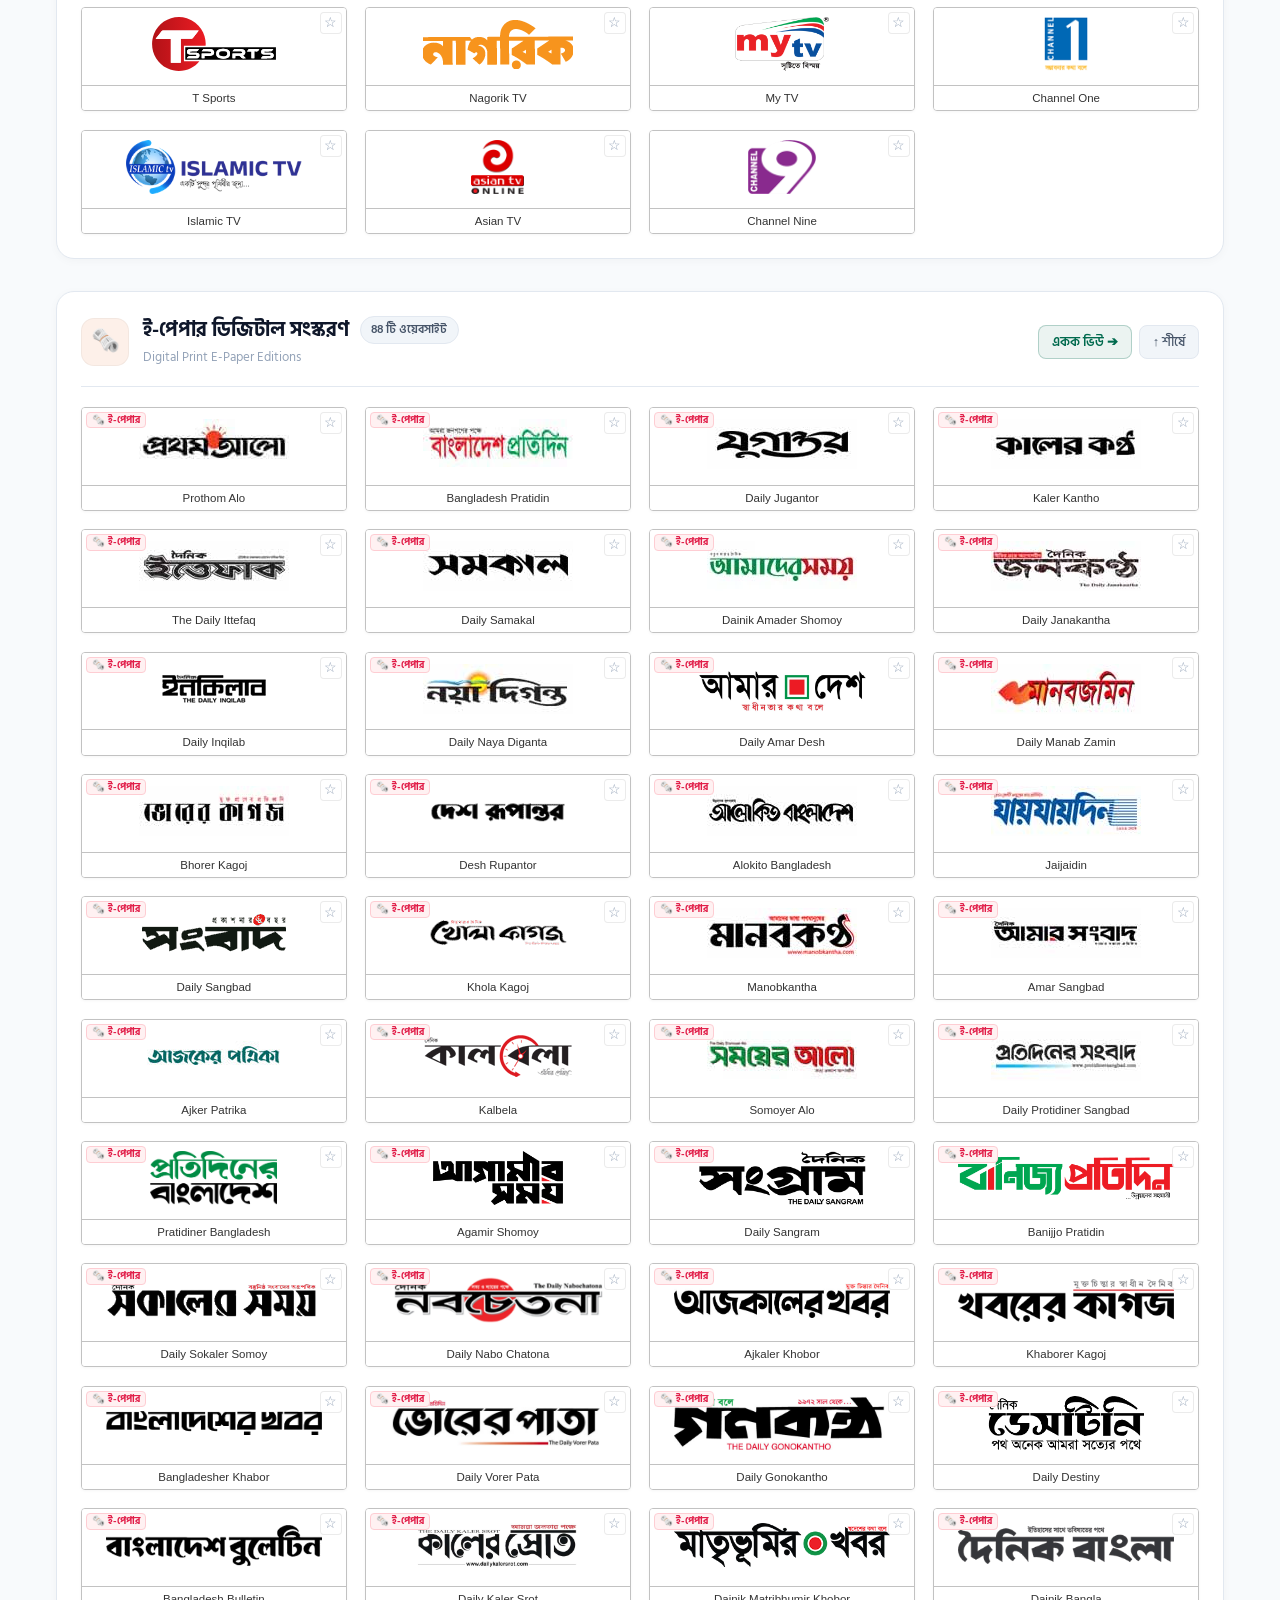
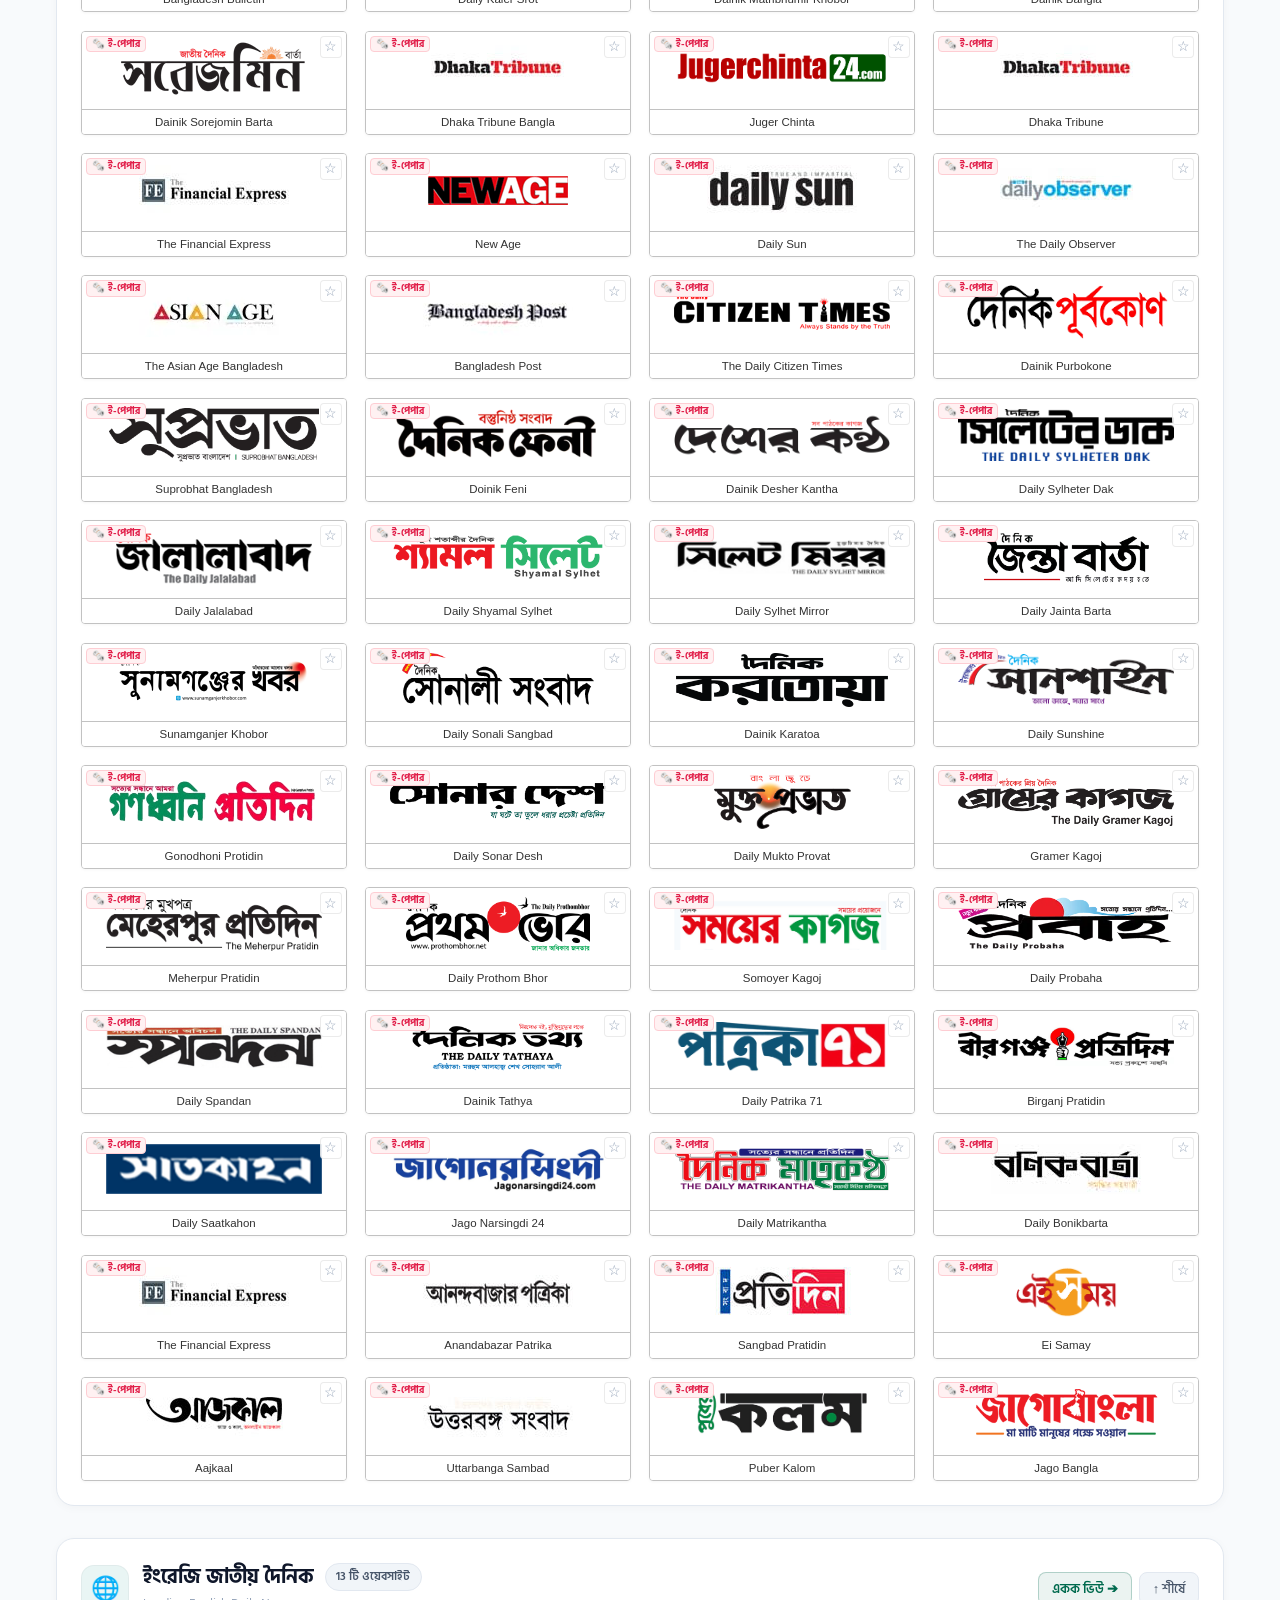
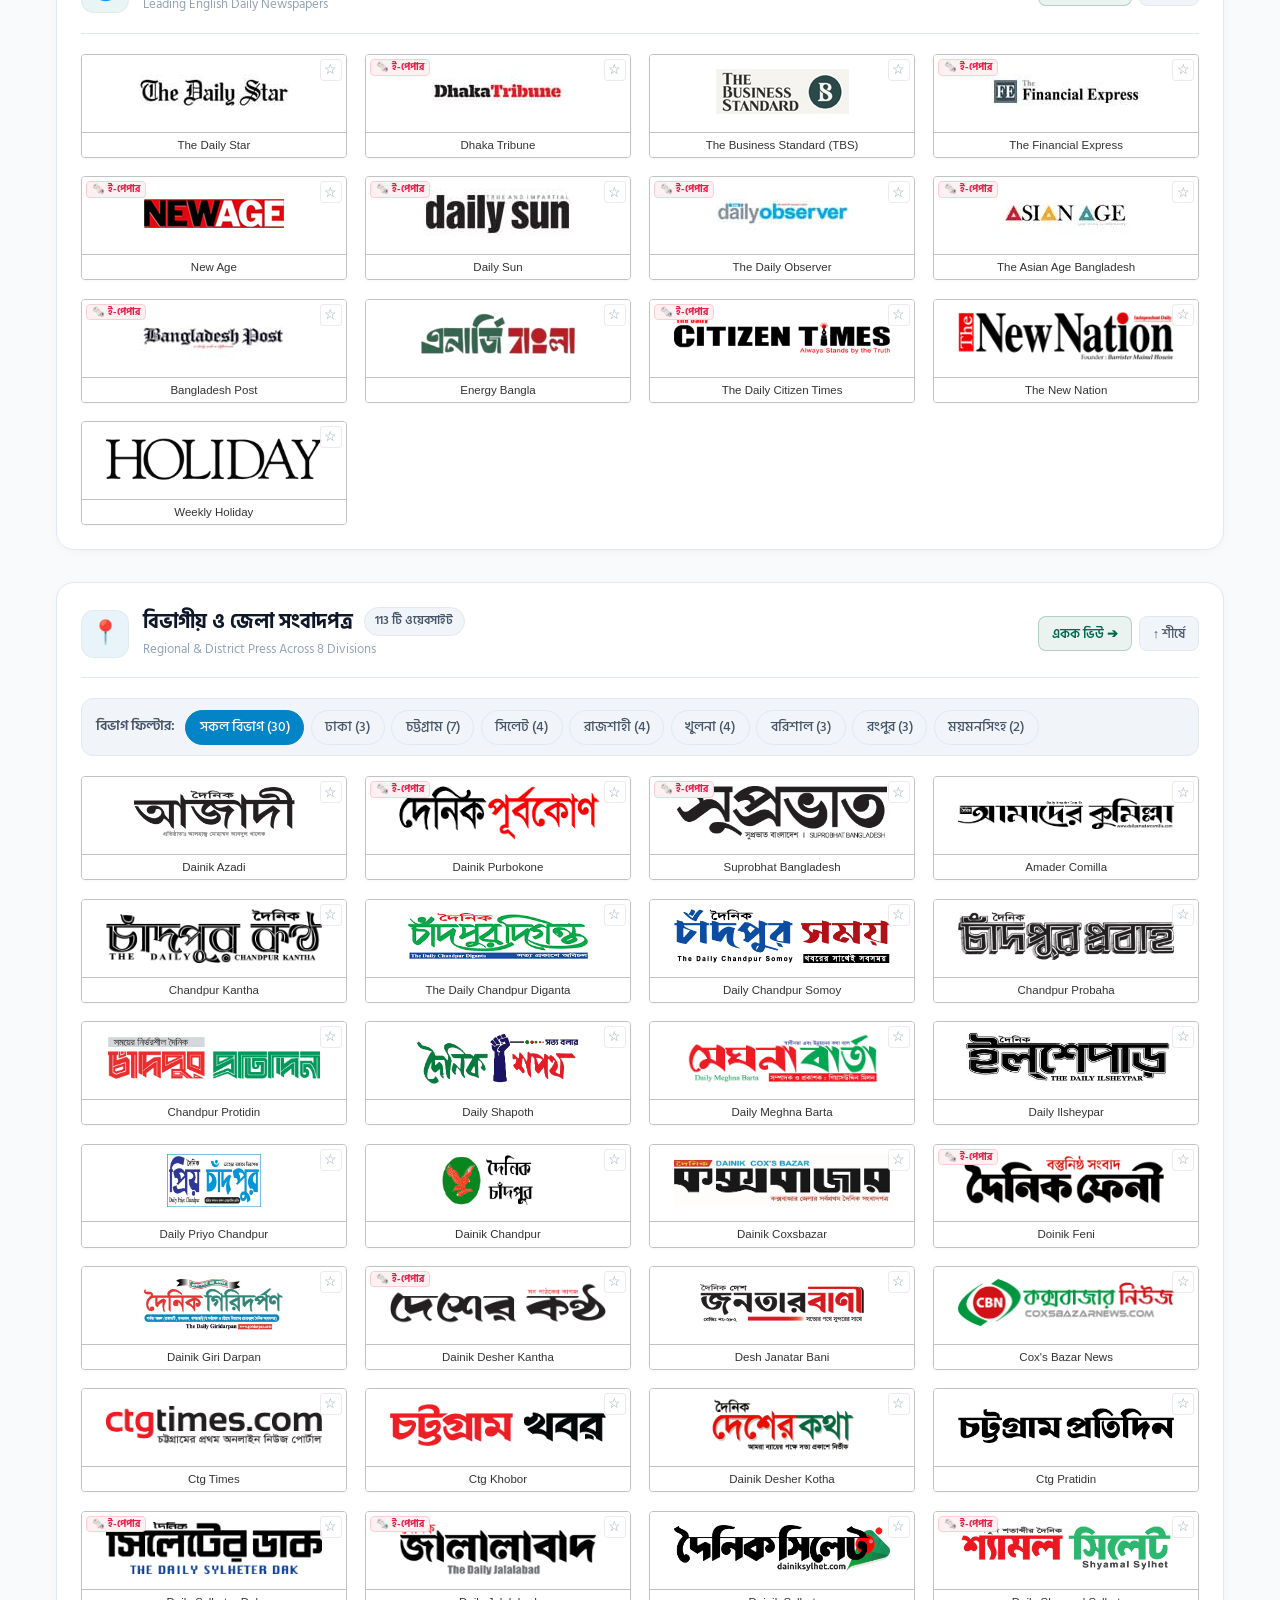
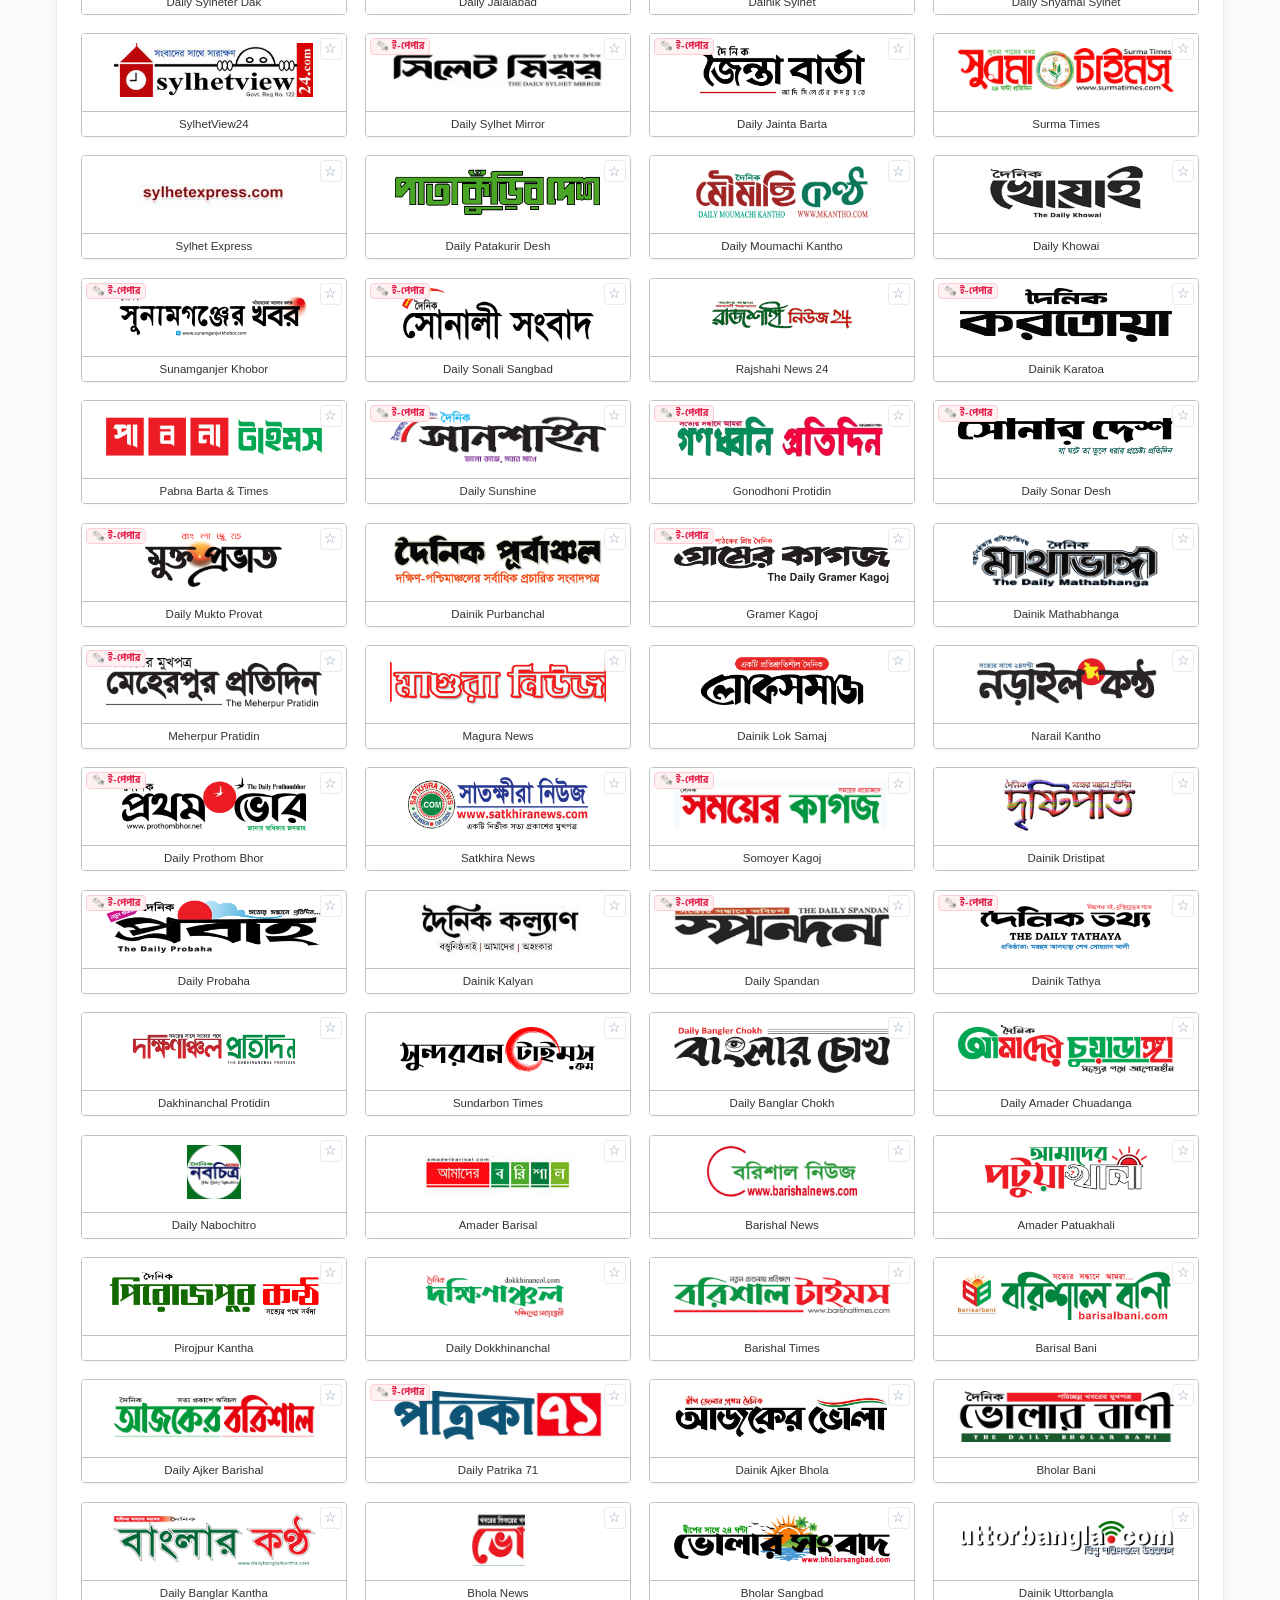
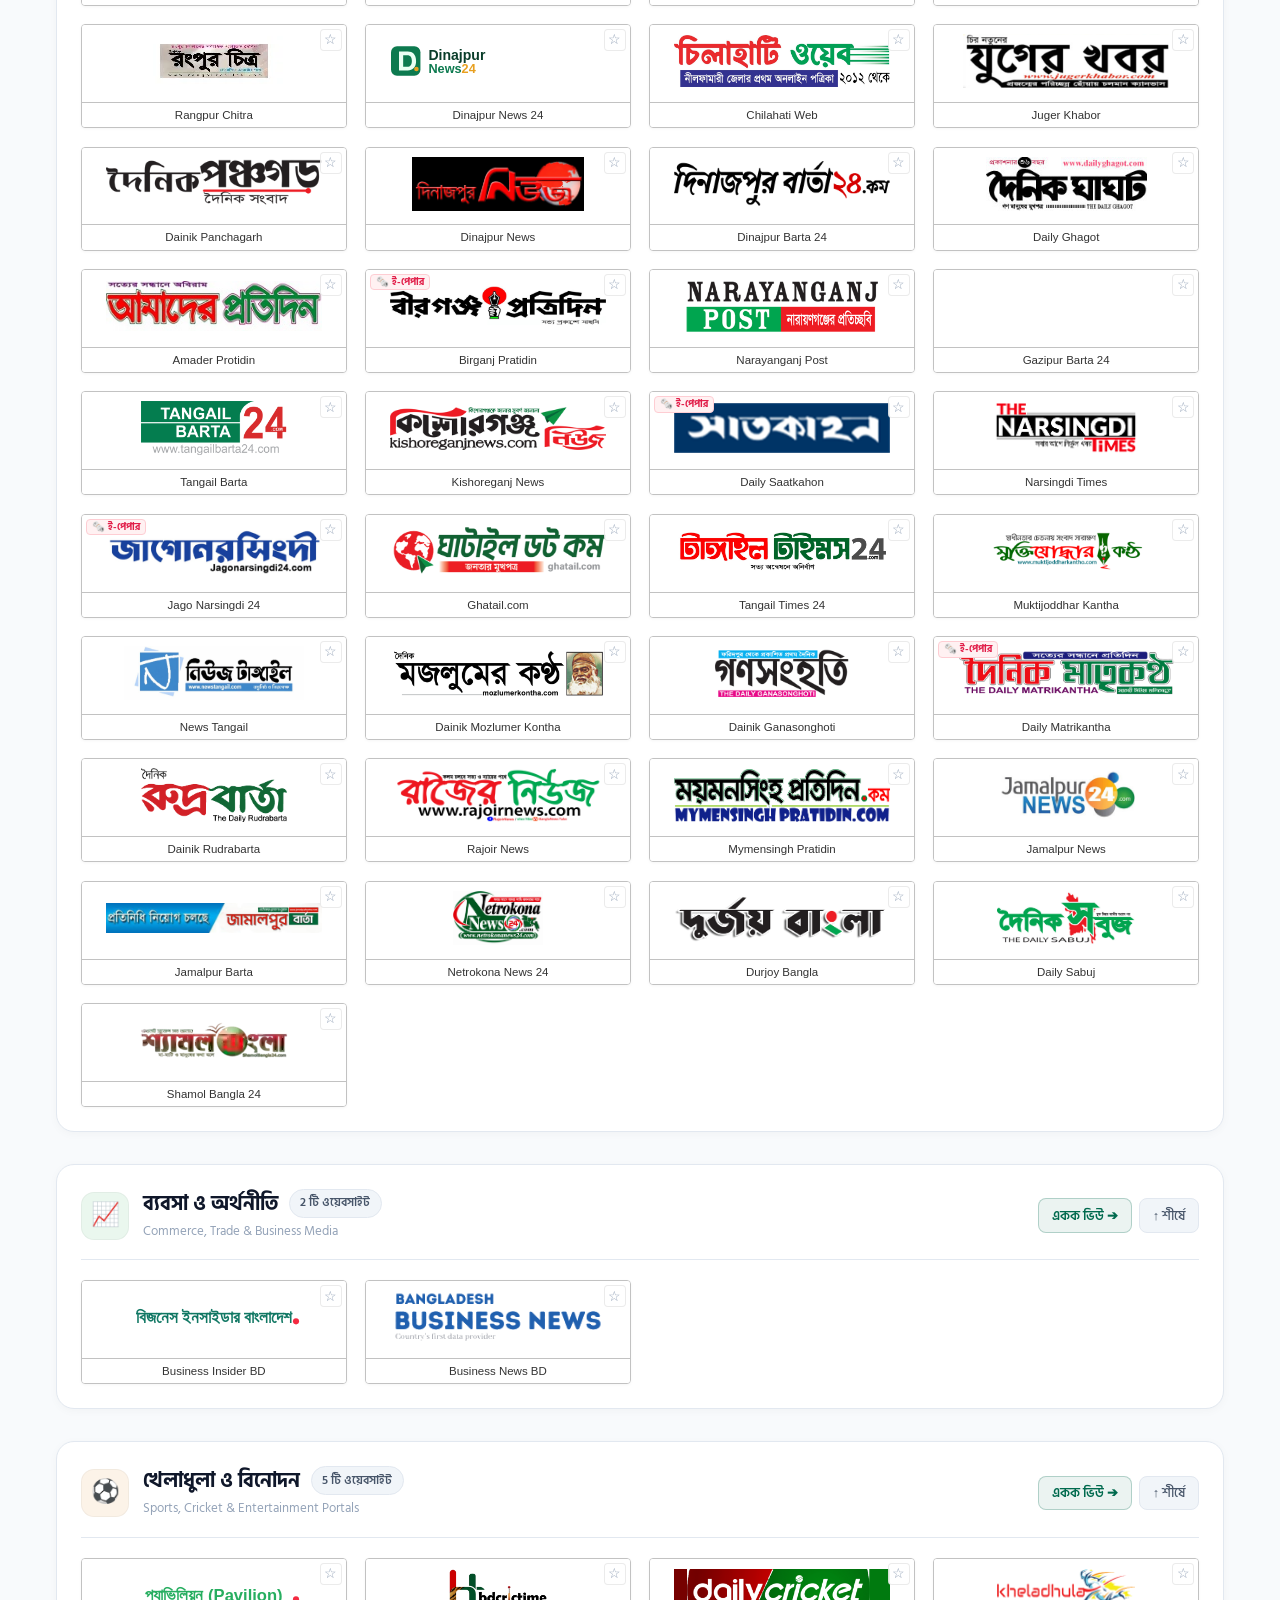
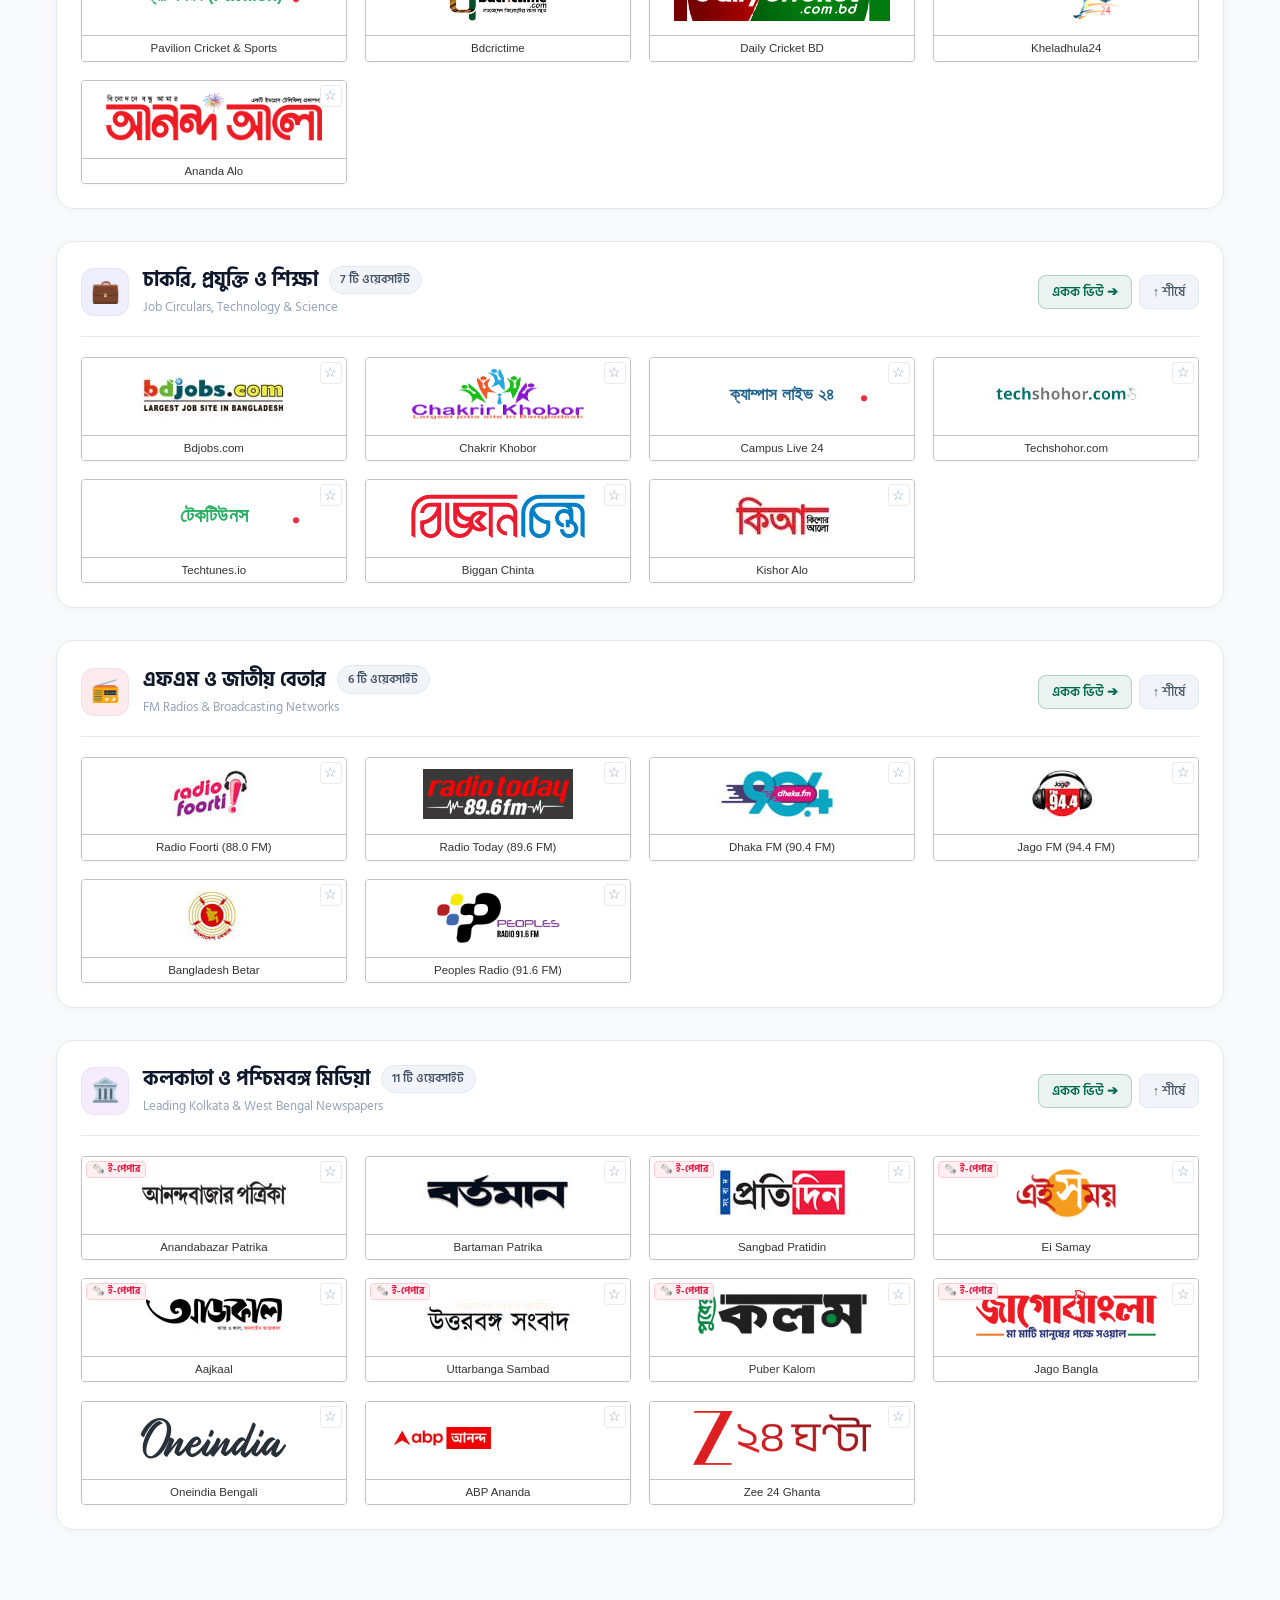
==== commit 0f9f3124: "Create comprehensive Bangla pages for About Us, Disclaimer, Privacy Policy, and Contact Us with resp" ====
--- a/index.html
+++ b/index.html
@@ -506,6 +506,20 @@
         <img src="assets/favicon.svg" alt="Logo" width="28" height="28">
         <span>All Bangla Newspaper Directory</span>
       </div>
+
+      <!-- Navigation Links -->
+      <nav class="footer-nav" aria-label="Footer Navigation">
+        <a href="index.html" class="footer-link active">মূল পাতা</a>
+        <span class="footer-sep">•</span>
+        <a href="about.html" class="footer-link">আমাদের সম্পর্কে</a>
+        <span class="footer-sep">•</span>
+        <a href="disclaimer.html" class="footer-link">দাবিত্যাগ</a>
+        <span class="footer-sep">•</span>
+        <a href="privacy.html" class="footer-link">গোপনীয়তা নীতি</a>
+        <span class="footer-sep">•</span>
+        <a href="contact.html" class="footer-link">যোগাযোগ</a>
+      </nav>
+
       <p class="footer-copy">© 2026 সকল স্বত্ব সংরক্ষিত | বাংলাদেশের সকল সংবাদ মাধ্যমের এক প্ল্যাটফর্ম</p>
       <p class="footer-dev">
         Developed with ❤️ by <a href="https://muhammadnabil.com/" target="_blank" rel="noopener">Muhammad Nabil</a>
--- a/styles.css
+++ b/styles.css
@@ -1855,3 +1855,370 @@
     padding: 0 1rem 0.85rem 1rem;
   }
 }
+
+
+/* ================= CONTENT PAGES & LEGAL STYLES ================= */
+.page-main {
+  padding: 2rem 1rem 3.5rem;
+  min-height: calc(100vh - 220px);
+}
+
+.page-container {
+  max-width: 900px;
+  margin: 0 auto;
+}
+
+.page-header-box {
+  background: var(--hero-gradient);
+  color: #ffffff;
+  border-radius: 16px;
+  padding: 2.5rem 2rem;
+  margin-bottom: 2rem;
+  box-shadow: var(--shadow-md);
+  position: relative;
+  overflow: hidden;
+}
+
+.page-header-box::after {
+  content: "";
+  position: absolute;
+  top: -40px;
+  right: -40px;
+  width: 180px;
+  height: 180px;
+  background: radial-gradient(circle, rgba(255, 255, 255, 0.12) 0%, transparent 70%);
+  border-radius: 50%;
+  pointer-events: none;
+}
+
+.page-breadcrumb {
+  display: inline-flex;
+  align-items: center;
+  gap: 0.5rem;
+  font-size: 0.88rem;
+  color: rgba(255, 255, 255, 0.85);
+  margin-bottom: 1rem;
+  text-decoration: none;
+  font-weight: 500;
+  transition: color 0.2s ease;
+}
+
+.page-breadcrumb:hover {
+  color: #ffffff;
+  text-decoration: underline;
+}
+
+.page-title {
+  font-size: 2rem;
+  font-weight: 700;
+  margin: 0 0 0.5rem 0;
+  line-height: 1.3;
+}
+
+.page-subtitle {
+  font-size: 1.05rem;
+  color: rgba(255, 255, 255, 0.9);
+  margin: 0;
+  line-height: 1.6;
+}
+
+.page-card {
+  background-color: var(--bg-card);
+  border: 1px solid var(--border-color);
+  border-radius: 14px;
+  padding: 2.25rem 2.25rem;
+  box-shadow: var(--shadow-sm);
+  margin-bottom: 1.75rem;
+  transition: background-color 0.3s ease, border-color 0.3s ease;
+}
+
+.prose-content h2 {
+  font-size: 1.35rem;
+  color: var(--text-primary);
+  margin: 1.75rem 0 0.85rem 0;
+  display: flex;
+  align-items: center;
+  gap: 0.6rem;
+  font-weight: 700;
+}
+
+.prose-content h2:first-child {
+  margin-top: 0;
+}
+
+.prose-content h3 {
+  font-size: 1.15rem;
+  color: var(--text-primary);
+  margin: 1.35rem 0 0.6rem 0;
+  font-weight: 600;
+}
+
+.prose-content p {
+  color: var(--text-secondary);
+  font-size: 0.98rem;
+  line-height: 1.75;
+  margin: 0 0 1rem 0;
+}
+
+.prose-content ul {
+  margin: 0 0 1.25rem 1.25rem;
+  padding: 0;
+  color: var(--text-secondary);
+}
+
+.prose-content li {
+  font-size: 0.96rem;
+  line-height: 1.7;
+  margin-bottom: 0.5rem;
+}
+
+.prose-content li strong {
+  color: var(--text-primary);
+}
+
+.info-highlight-box {
+  background-color: var(--badge-bg);
+  border-left: 4px solid var(--accent-green);
+  border-radius: 0 10px 10px 0;
+  padding: 1.1rem 1.35rem;
+  margin: 1.5rem 0;
+  font-size: 0.95rem;
+  line-height: 1.7;
+  color: var(--text-primary);
+}
+
+.highlight-box-warning {
+  border-left-color: var(--accent-red);
+  background-color: var(--epaper-bg);
+  color: var(--text-primary);
+}
+
+.features-grid {
+  display: grid;
+  grid-template-columns: repeat(auto-fit, minmax(240px, 1fr));
+  gap: 1.25rem;
+  margin: 1.5rem 0;
+}
+
+.feature-item {
+  background-color: var(--bg-primary);
+  border: 1px solid var(--border-color);
+  border-radius: 10px;
+  padding: 1.25rem;
+  transition: transform 0.2s ease, box-shadow 0.2s ease;
+}
+
+.feature-item:hover {
+  transform: translateY(-2px);
+  box-shadow: var(--shadow-md);
+}
+
+.feature-icon {
+  font-size: 1.8rem;
+  margin-bottom: 0.5rem;
+  display: block;
+}
+
+.feature-title {
+  font-weight: 700;
+  font-size: 1.05rem;
+  color: var(--text-primary);
+  margin-bottom: 0.35rem;
+}
+
+.feature-desc {
+  font-size: 0.88rem;
+  color: var(--text-secondary);
+  line-height: 1.55;
+  margin: 0;
+}
+
+/* Contact Page Specific */
+.contact-layout {
+  display: grid;
+  grid-template-columns: 1fr 1.3fr;
+  gap: 1.75rem;
+}
+
+.contact-info-card {
+  display: flex;
+  flex-direction: column;
+  gap: 1.25rem;
+}
+
+.contact-method {
+  display: flex;
+  align-items: flex-start;
+  gap: 1rem;
+}
+
+.contact-icon-box {
+  width: 44px;
+  height: 44px;
+  border-radius: 10px;
+  background-color: rgba(0, 106, 78, 0.1);
+  color: var(--accent-green);
+  display: flex;
+  align-items: center;
+  justify-content: center;
+  font-size: 1.3rem;
+  flex-shrink: 0;
+}
+
+[data-theme="dark"] .contact-icon-box {
+  background-color: rgba(16, 185, 129, 0.15);
+}
+
+.contact-label {
+  font-size: 0.82rem;
+  text-transform: uppercase;
+  color: var(--text-muted);
+  font-weight: 600;
+  letter-spacing: 0.5px;
+  margin-bottom: 0.2rem;
+}
+
+.contact-value {
+  font-size: 0.98rem;
+  font-weight: 600;
+  color: var(--text-primary);
+}
+
+.contact-value a {
+  color: var(--accent-green);
+  text-decoration: none;
+}
+
+.contact-value a:hover {
+  text-decoration: underline;
+}
+
+.form-group {
+  margin-bottom: 1.2rem;
+}
+
+.form-label {
+  display: block;
+  font-size: 0.9rem;
+  font-weight: 600;
+  color: var(--text-primary);
+  margin-bottom: 0.45rem;
+}
+
+.form-control {
+  width: 100%;
+  padding: 0.75rem 0.9rem;
+  border: 1px solid var(--border-color);
+  border-radius: 8px;
+  background-color: var(--bg-primary);
+  color: var(--text-primary);
+  font-family: inherit;
+  font-size: 0.95rem;
+  transition: border-color 0.2s ease, box-shadow 0.2s ease;
+}
+
+.form-control:focus {
+  outline: none;
+  border-color: var(--accent-green);
+  box-shadow: 0 0 0 3px rgba(0, 106, 78, 0.15);
+}
+
+.form-textarea {
+  min-height: 120px;
+  resize: vertical;
+}
+
+.btn-submit {
+  display: inline-flex;
+  align-items: center;
+  justify-content: center;
+  gap: 0.5rem;
+  padding: 0.8rem 1.6rem;
+  background-color: var(--accent-green);
+  color: #ffffff;
+  border: none;
+  border-radius: 8px;
+  font-weight: 600;
+  font-size: 0.95rem;
+  cursor: pointer;
+  transition: background-color 0.2s ease, transform 0.15s ease;
+}
+
+.btn-submit:hover {
+  background-color: #004d38;
+  transform: translateY(-1px);
+}
+
+.form-alert {
+  padding: 0.85rem 1.1rem;
+  border-radius: 8px;
+  margin-top: 1rem;
+  font-size: 0.92rem;
+  line-height: 1.5;
+  display: none;
+}
+
+.form-alert-success {
+  background-color: #d1fae5;
+  color: #065f46;
+  border: 1px solid #a7f3d0;
+}
+
+[data-theme="dark"] .form-alert-success {
+  background-color: #064e3b;
+  color: #a7f3d0;
+  border-color: #047857;
+}
+
+/* Footer Navigation Links */
+.footer-nav {
+  display: flex;
+  align-items: center;
+  justify-content: center;
+  flex-wrap: wrap;
+  gap: 0.6rem 0.8rem;
+  margin: 0.5rem 0;
+}
+
+.footer-link {
+  color: var(--text-secondary);
+  text-decoration: none;
+  font-size: 0.88rem;
+  font-weight: 500;
+  transition: color 0.2s ease;
+}
+
+.footer-link:hover,
+.footer-link.active {
+  color: var(--accent-green);
+}
+
+.footer-sep {
+  color: var(--border-color);
+  font-size: 0.75rem;
+}
+
+@media (max-width: 768px) {
+  .page-header-box {
+    padding: 1.75rem 1.25rem;
+    border-radius: 12px;
+  }
+
+  .page-title {
+    font-size: 1.55rem;
+  }
+
+  .page-subtitle {
+    font-size: 0.95rem;
+  }
+
+  .page-card {
+    padding: 1.5rem 1.25rem;
+    border-radius: 12px;
+  }
+
+  .contact-layout {
+    grid-template-columns: 1fr;
+    gap: 1.5rem;
+  }
+}
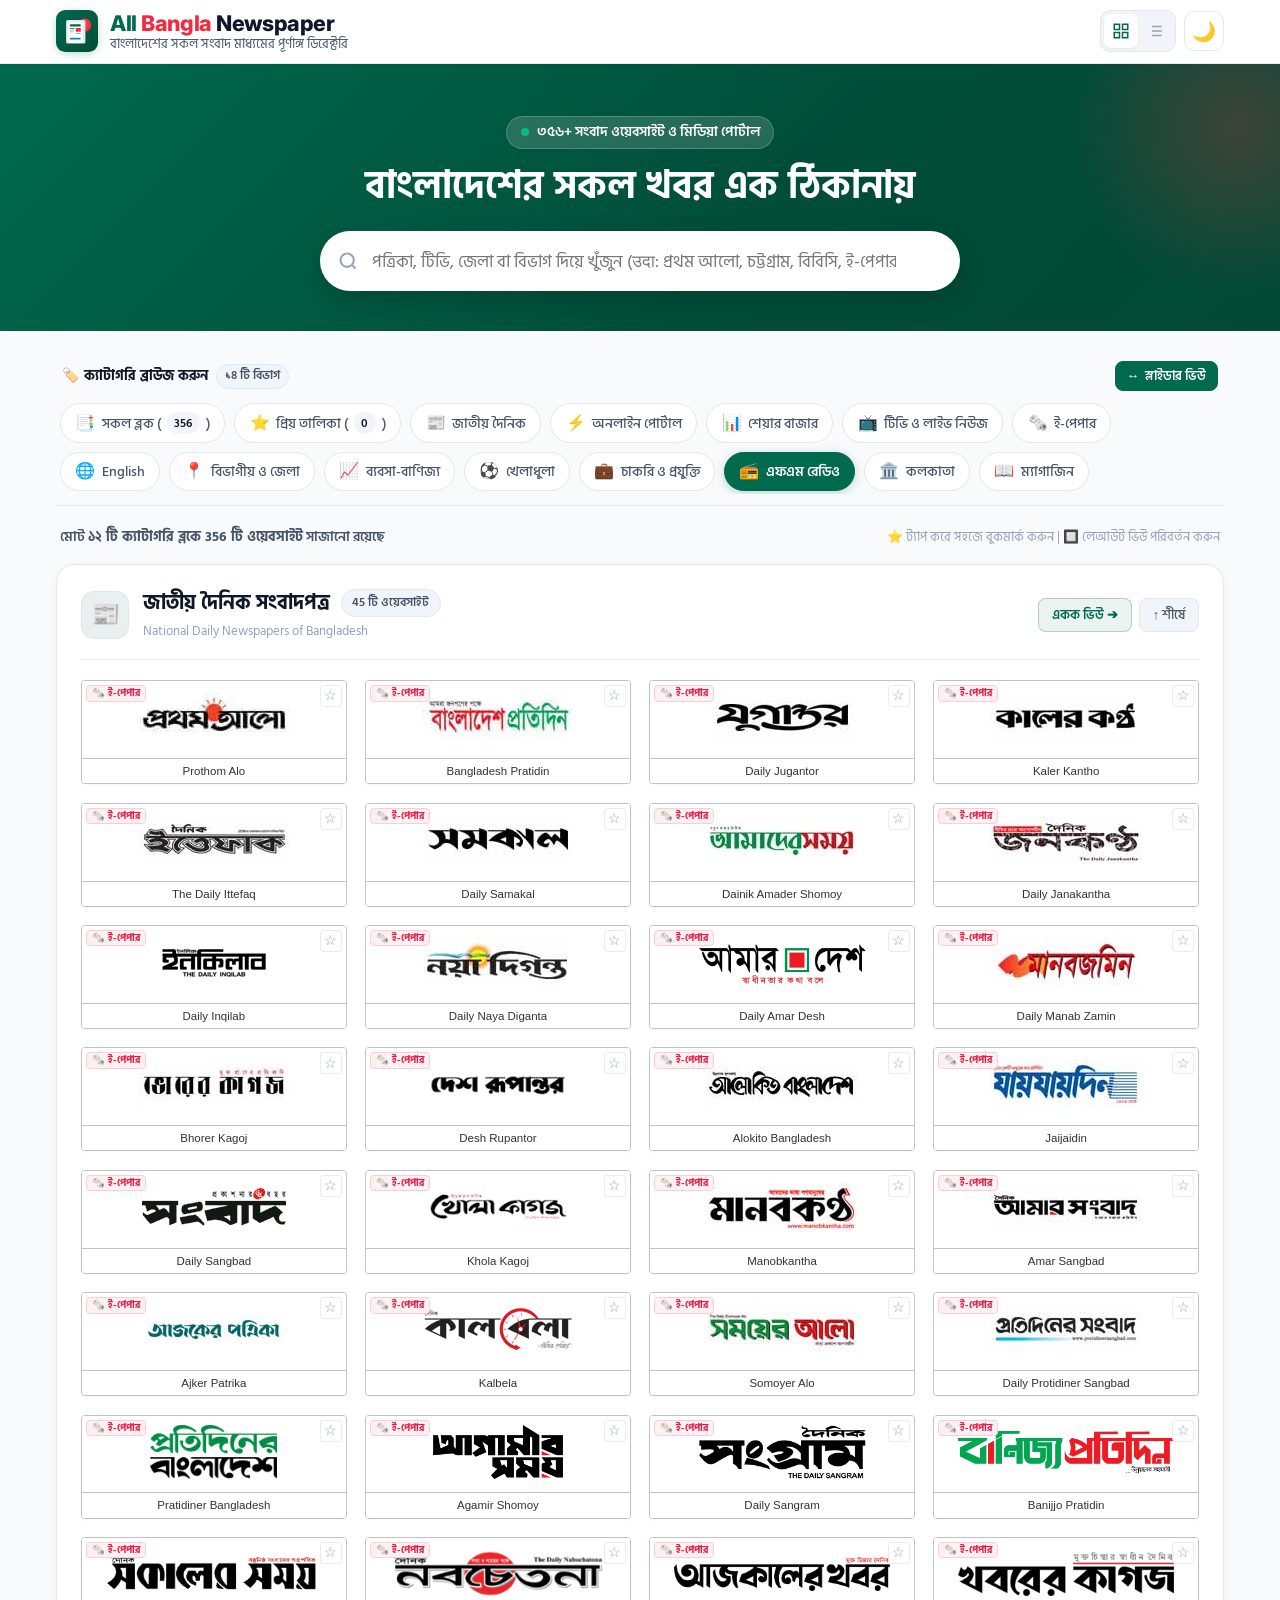
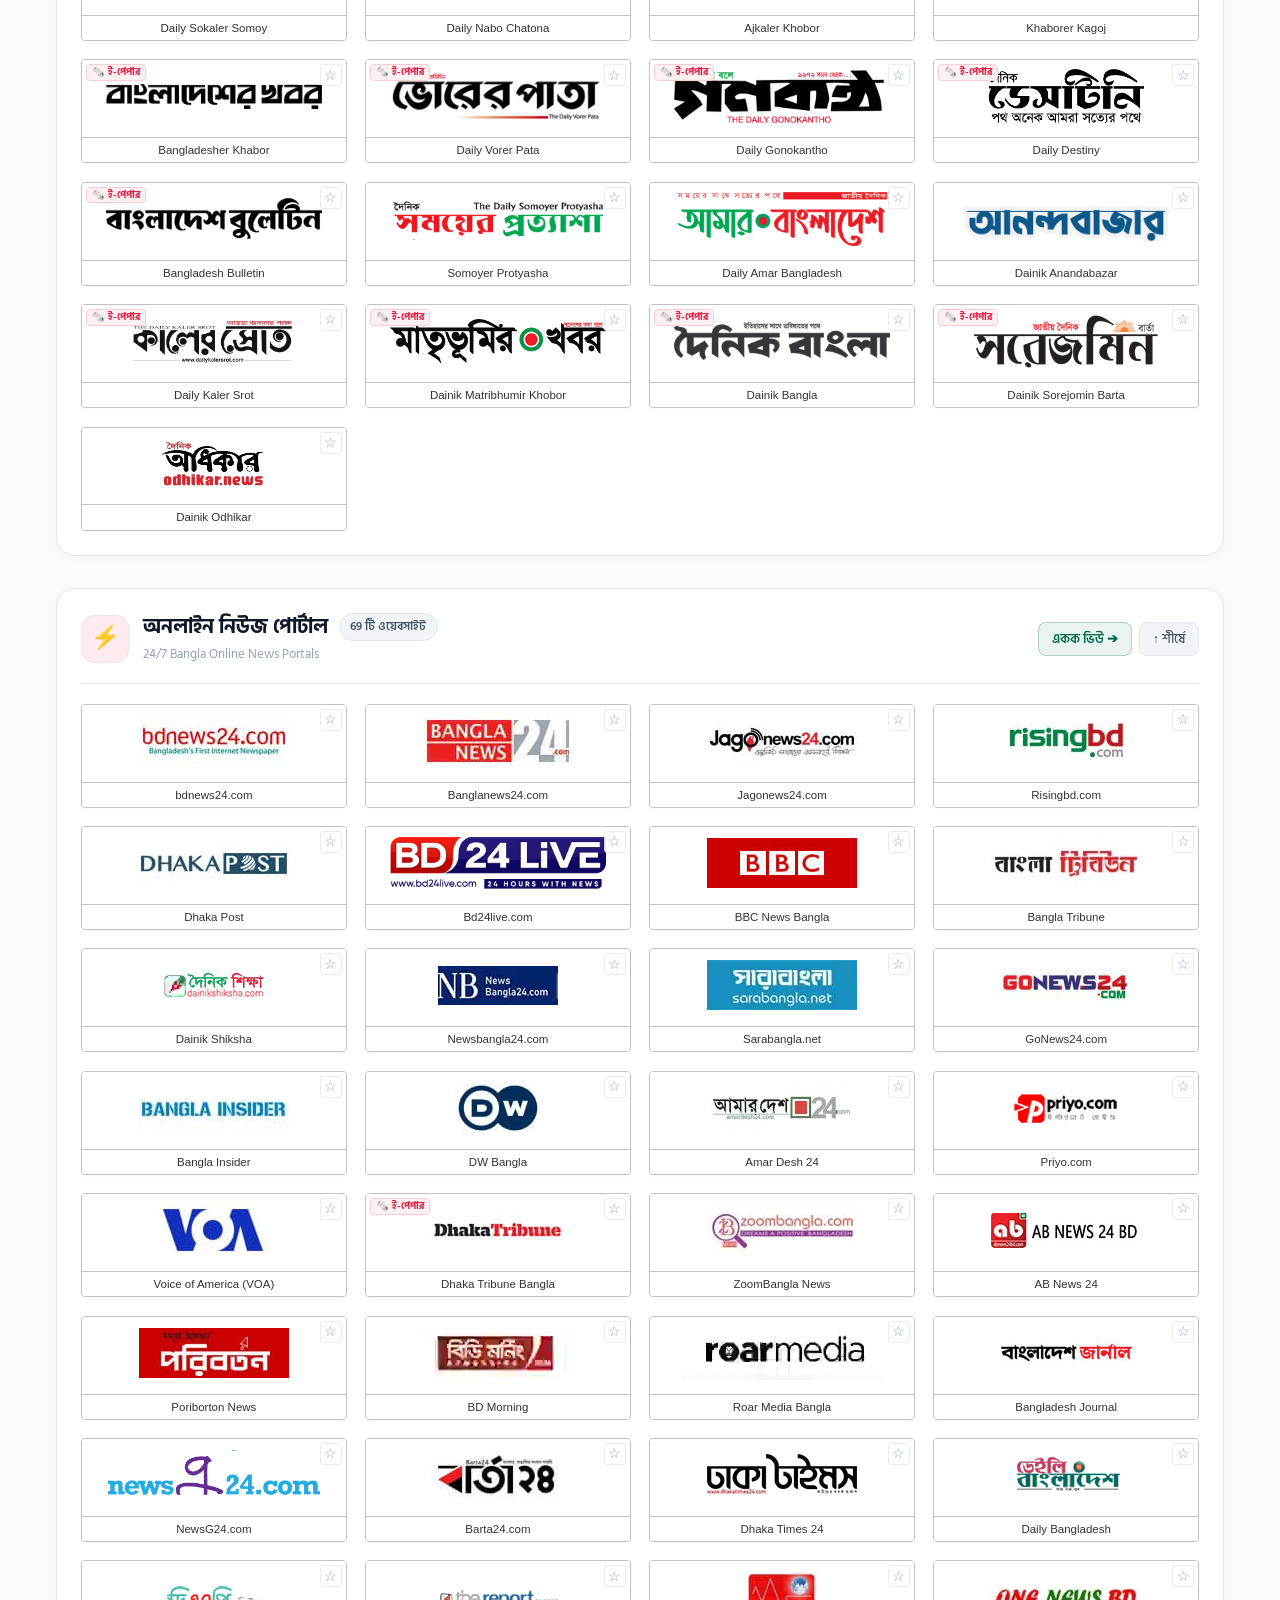
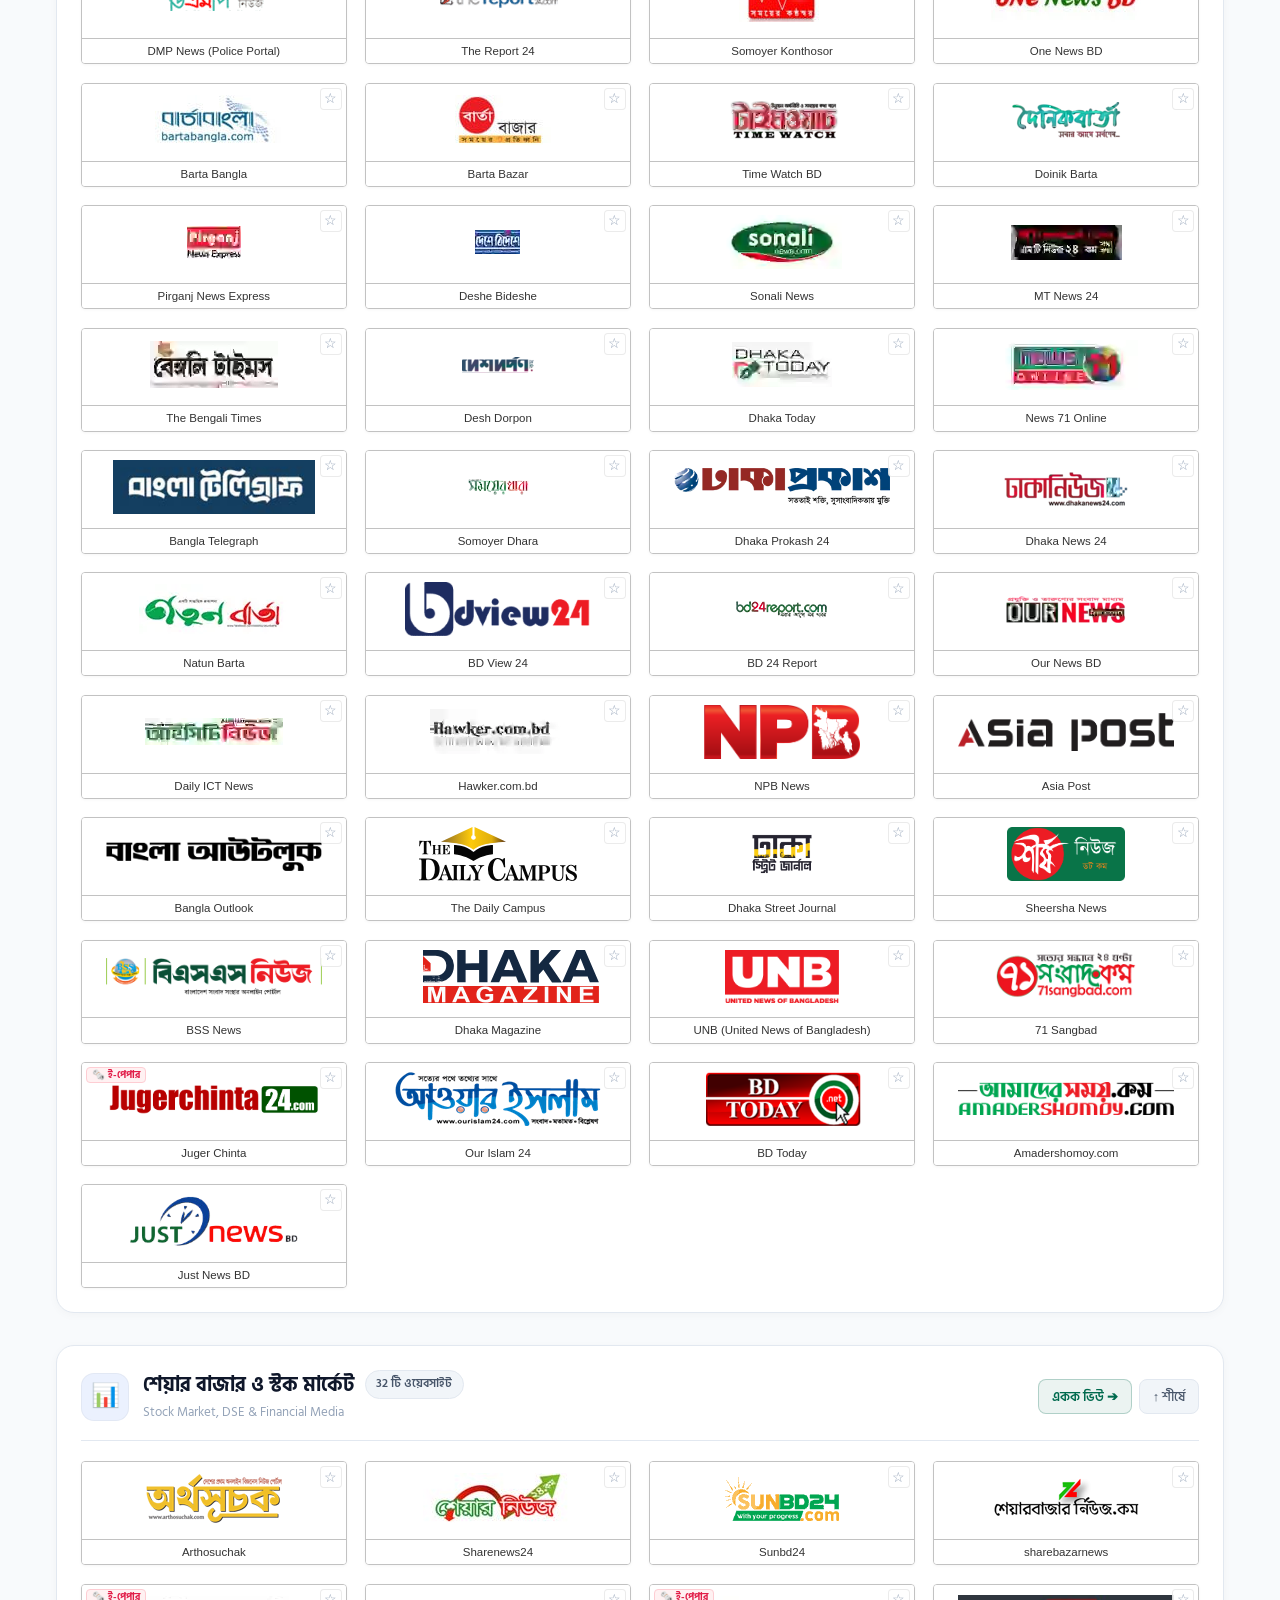
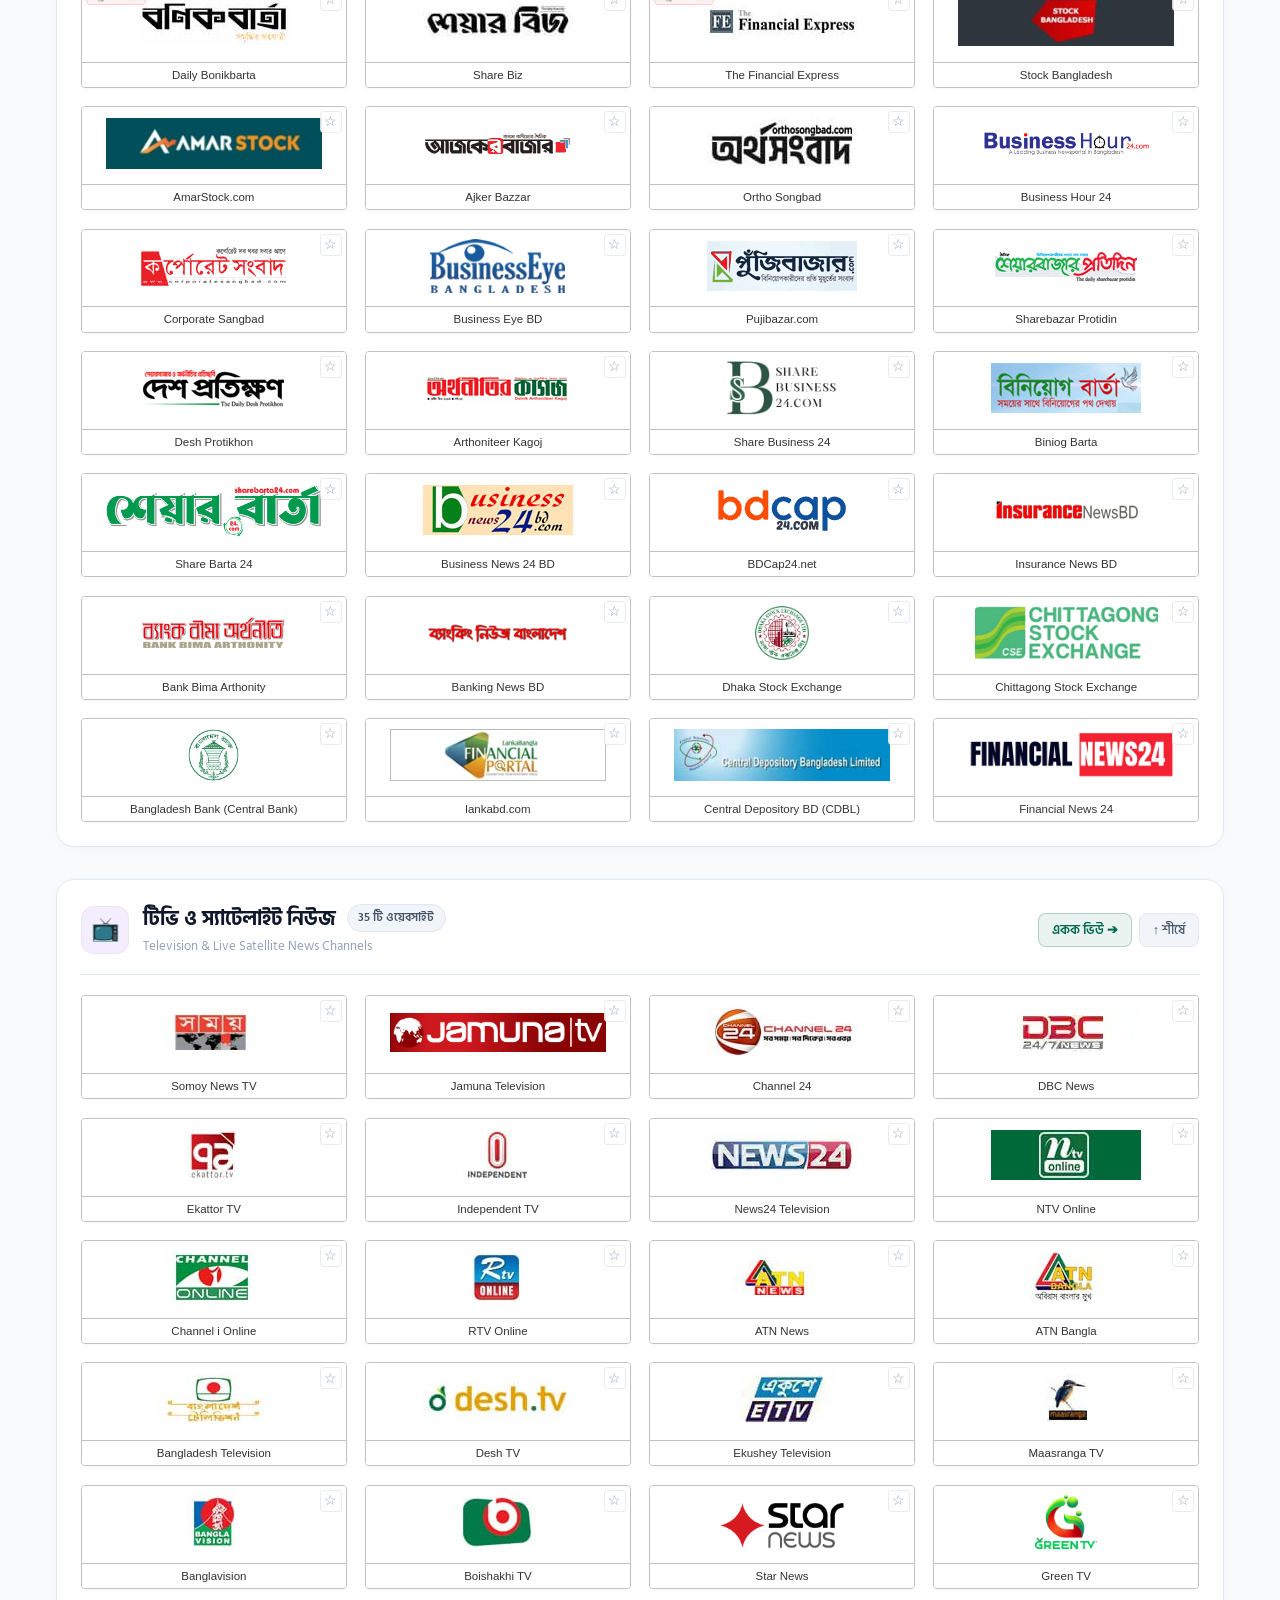
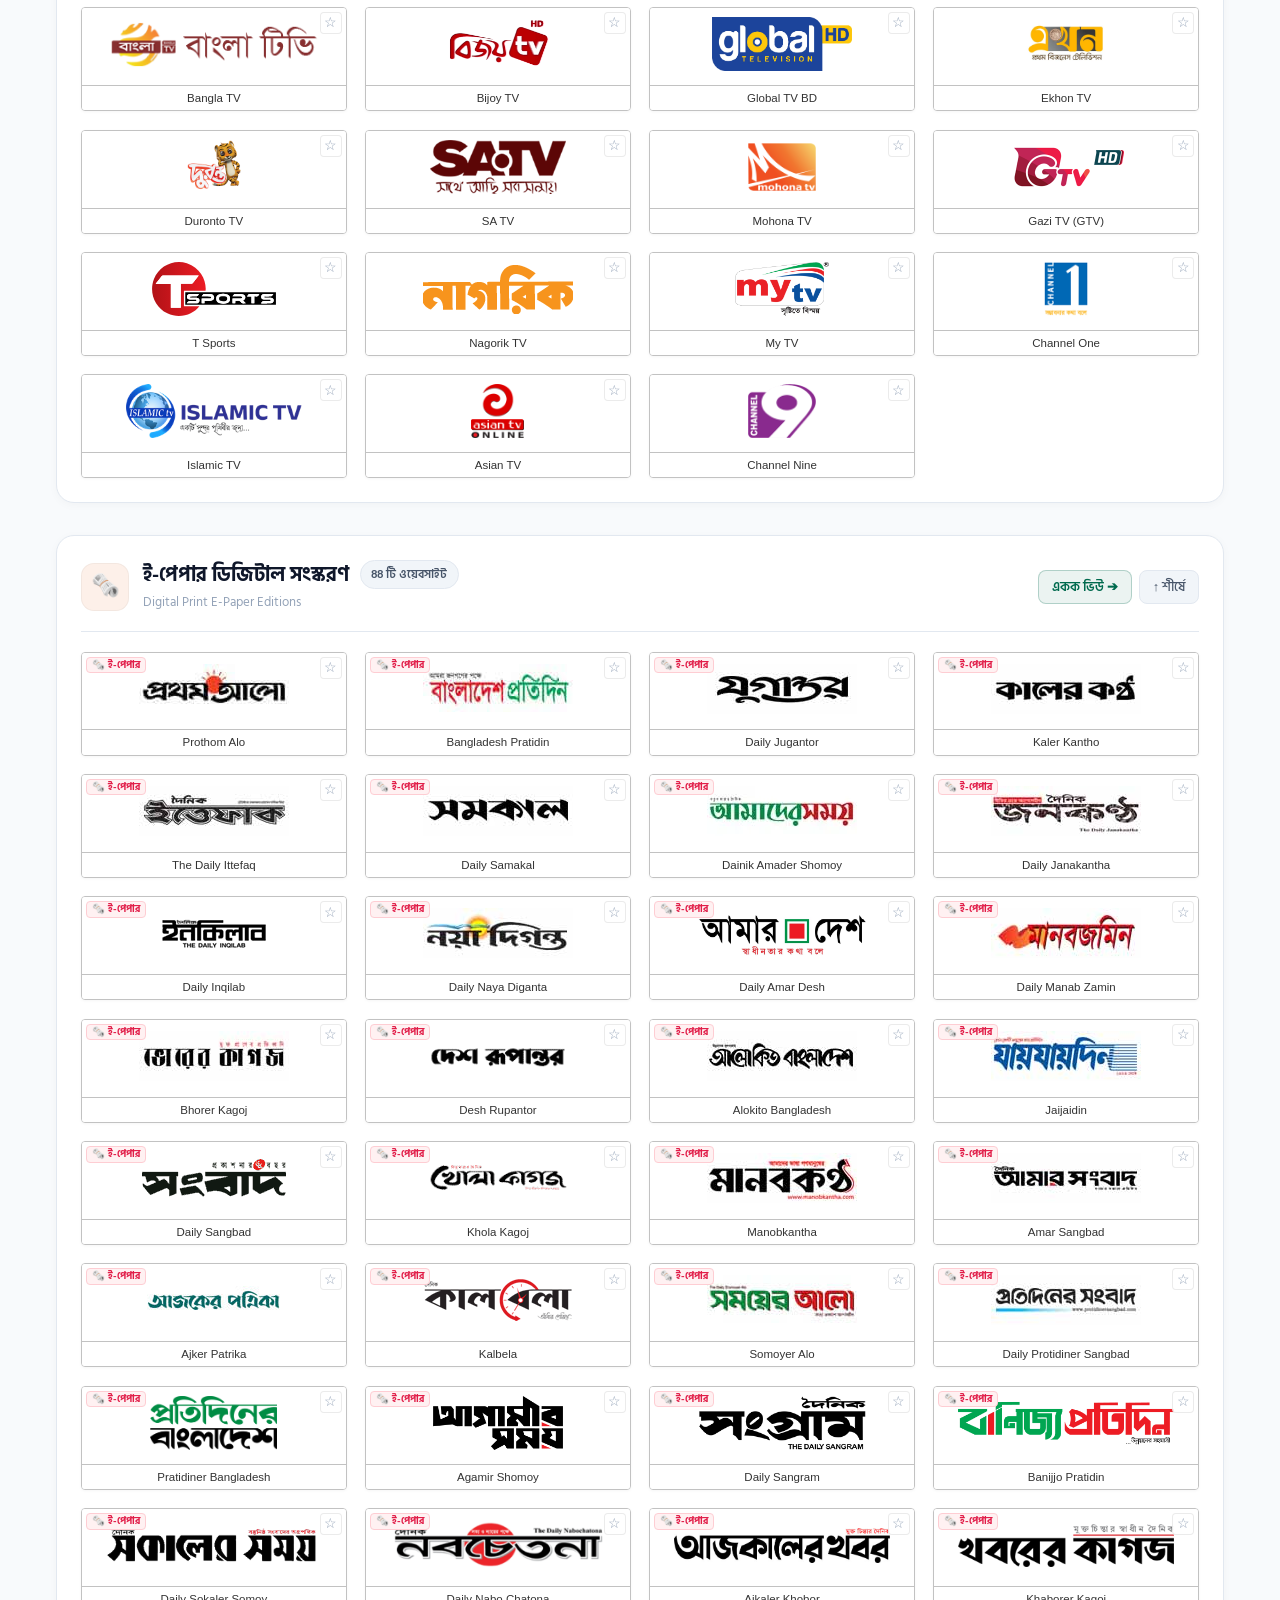
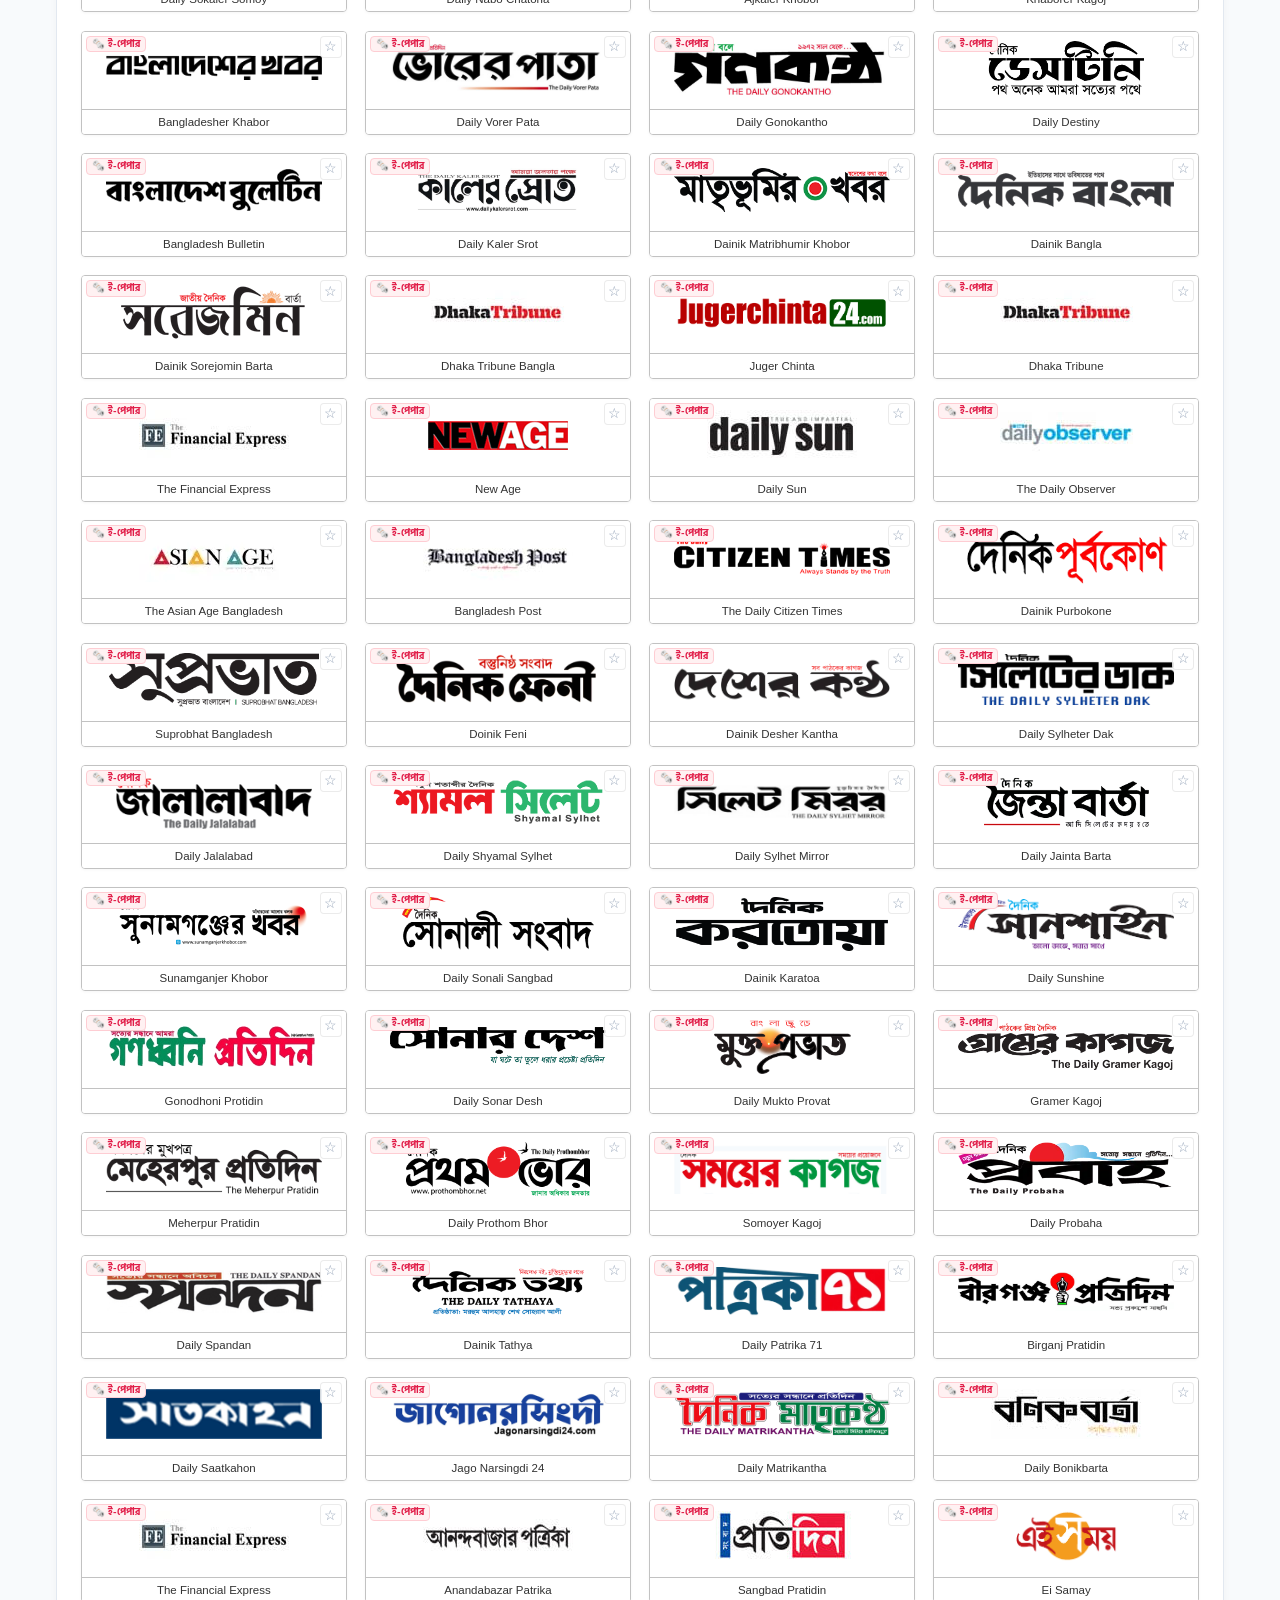
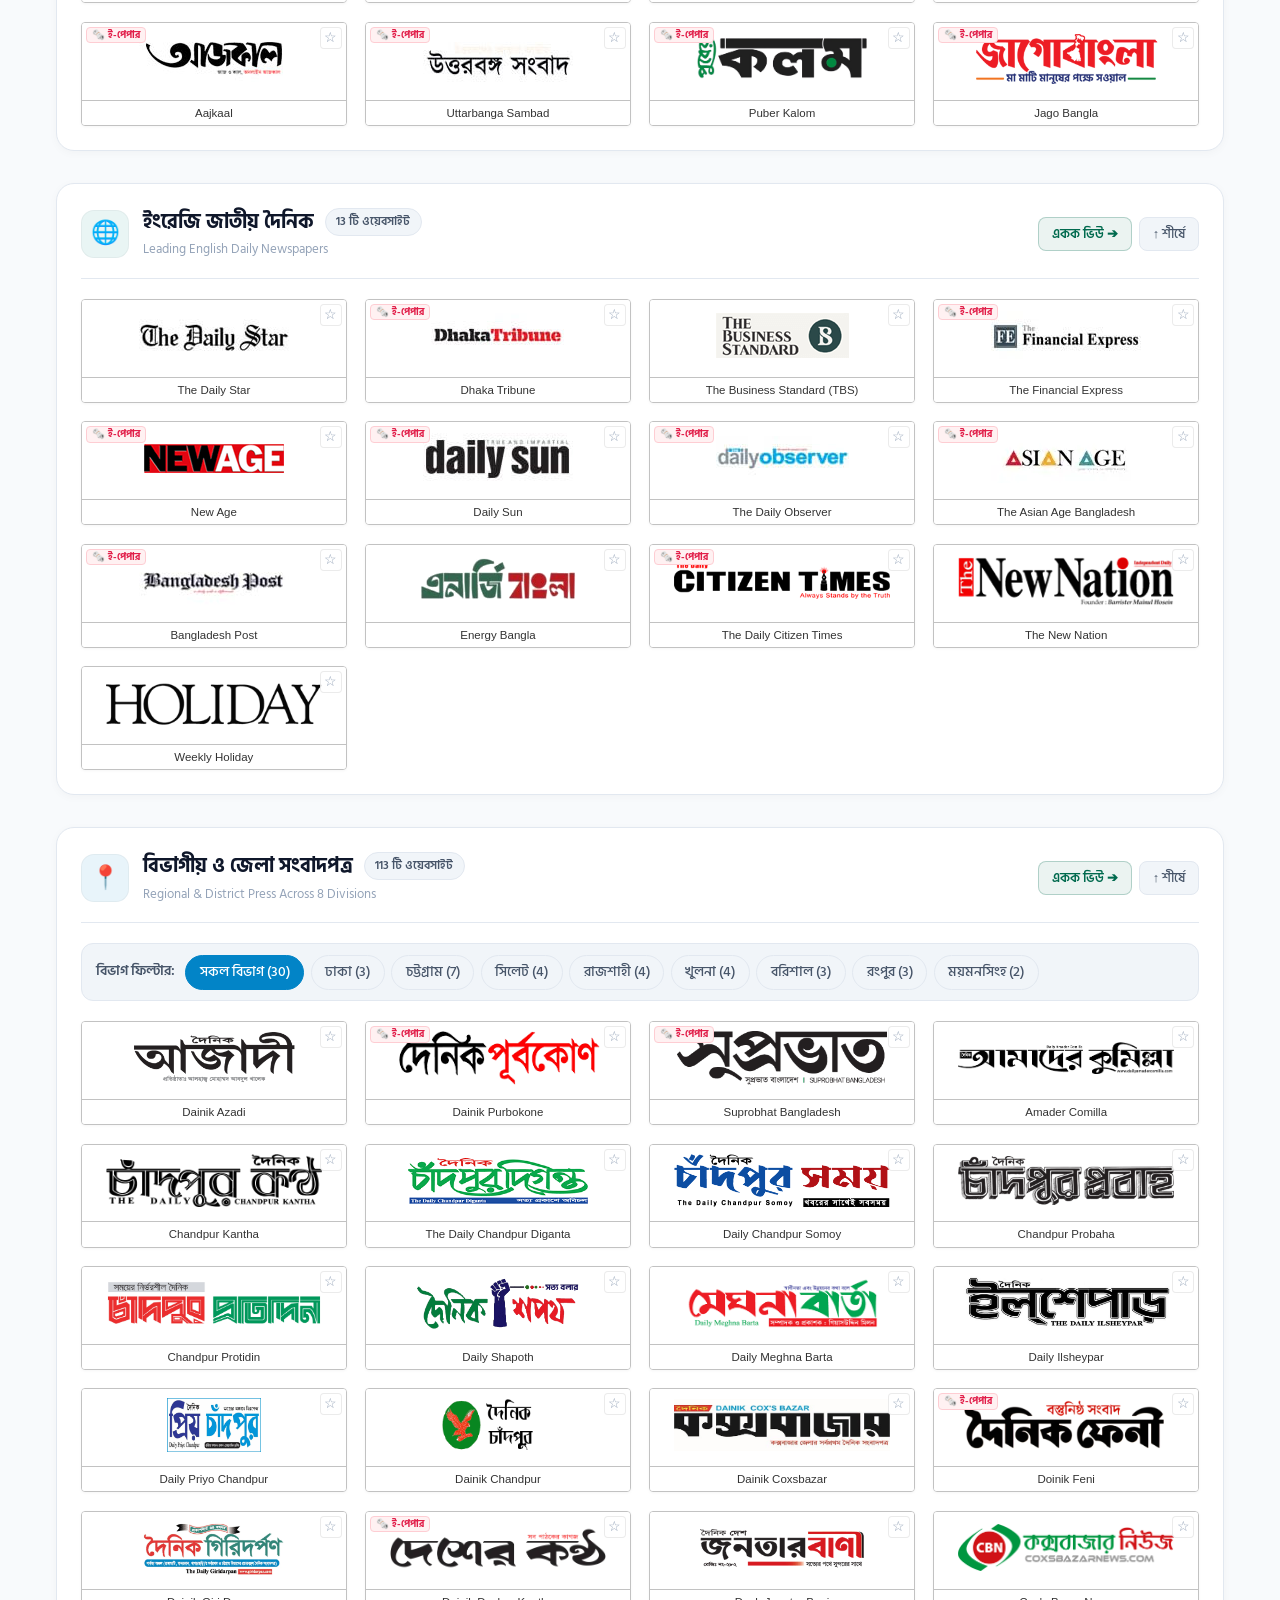
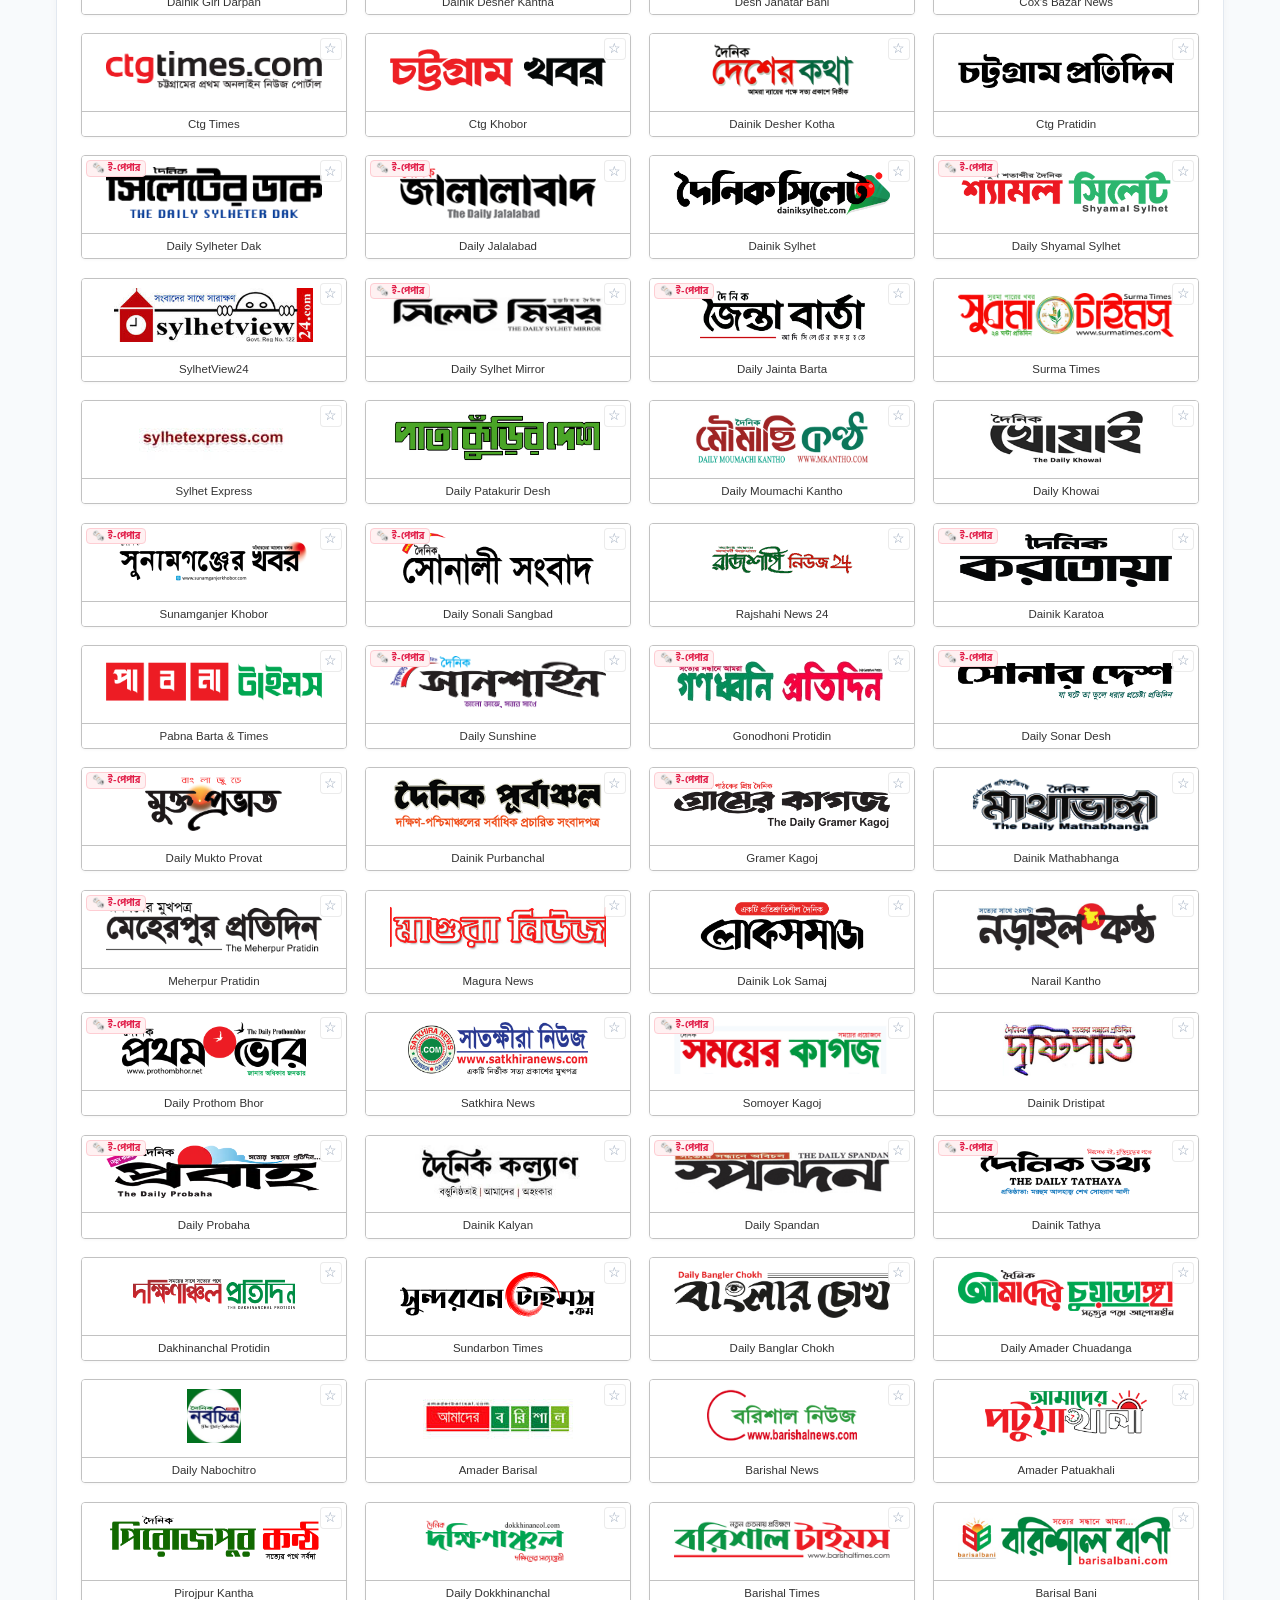
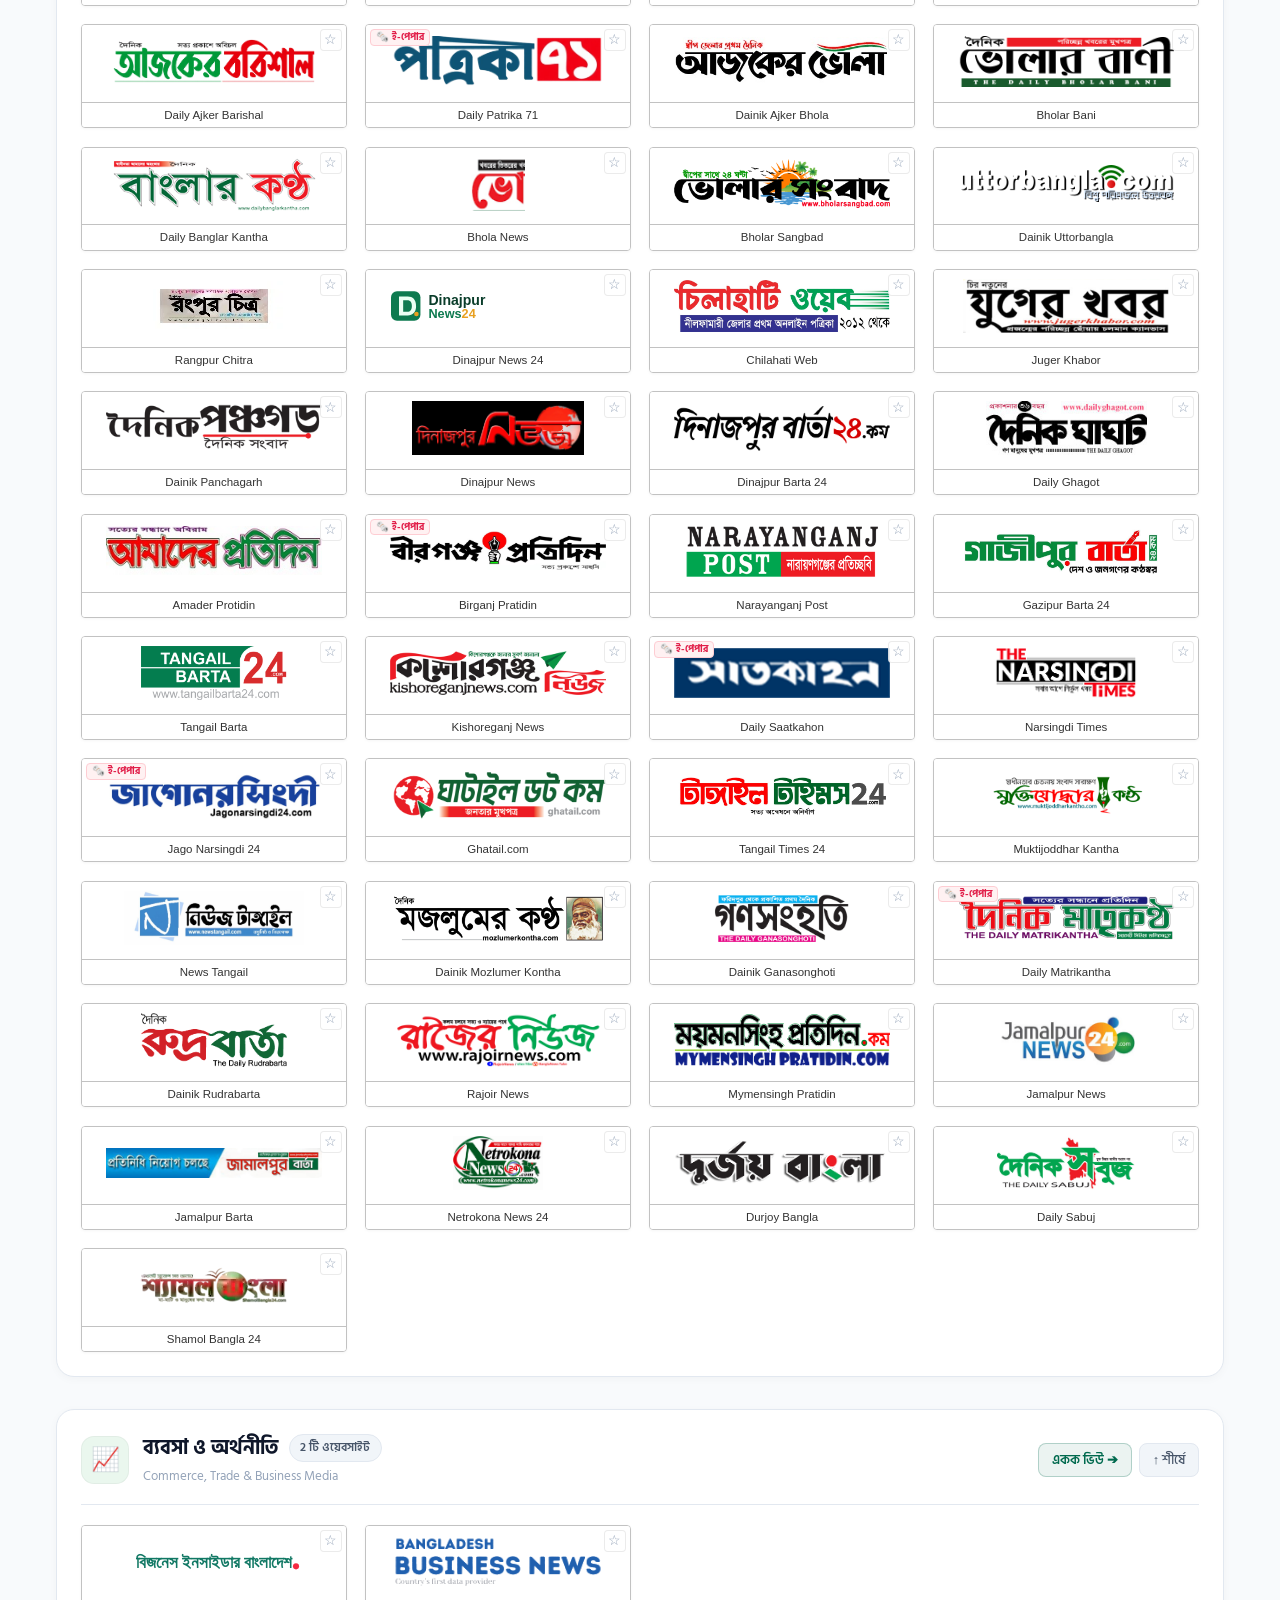
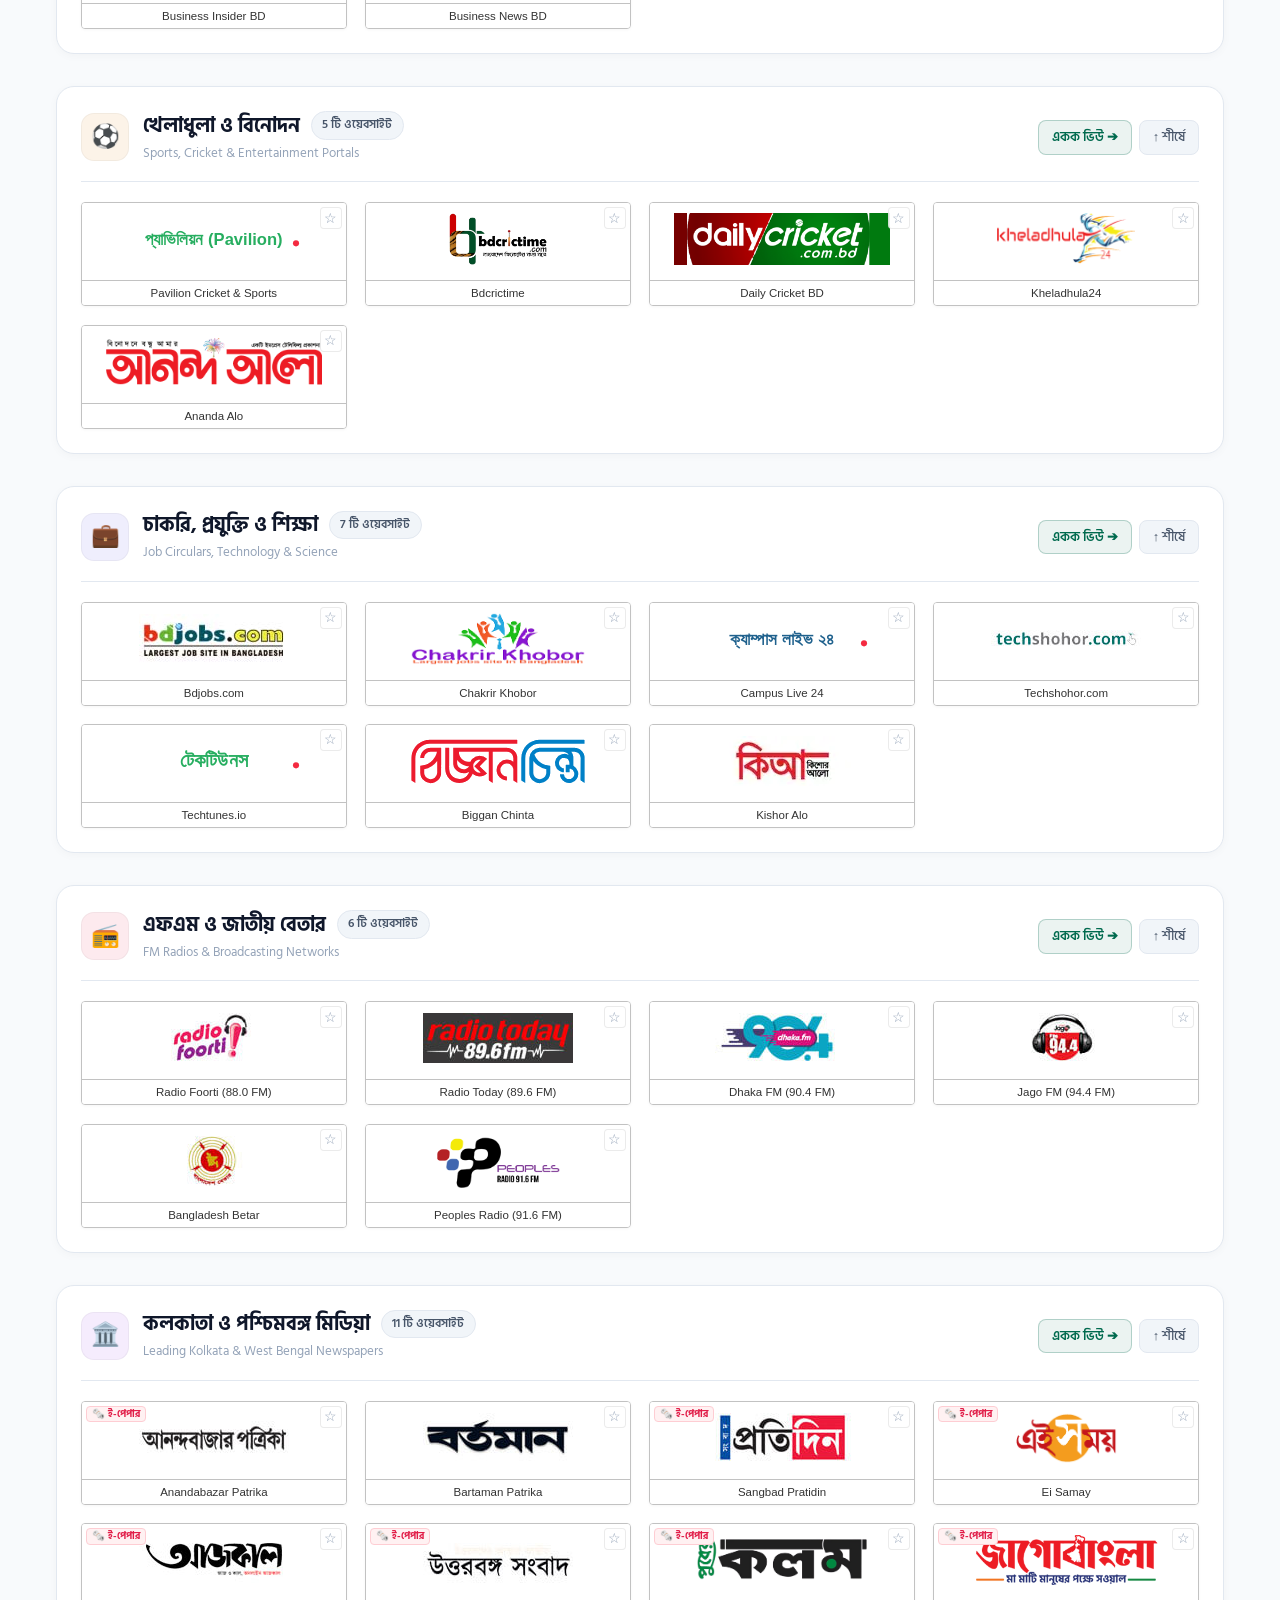
==== commit acef554e: "Create Magazine category and add 18 prominent Bangla magazines with authentic transparent logos" ====
--- a/index.html
+++ b/index.html
@@ -376,6 +376,9 @@
           <button class="category-btn" data-category="kolkata">
             <span class="cat-icon">🏛️</span> কলকাতা
           </button>
+          <button class="category-btn" data-category="magazine">
+            <span class="cat-icon">📖</span> ম্যাগাজিন
+          </button>
         </div>
       </nav>
     </div>
